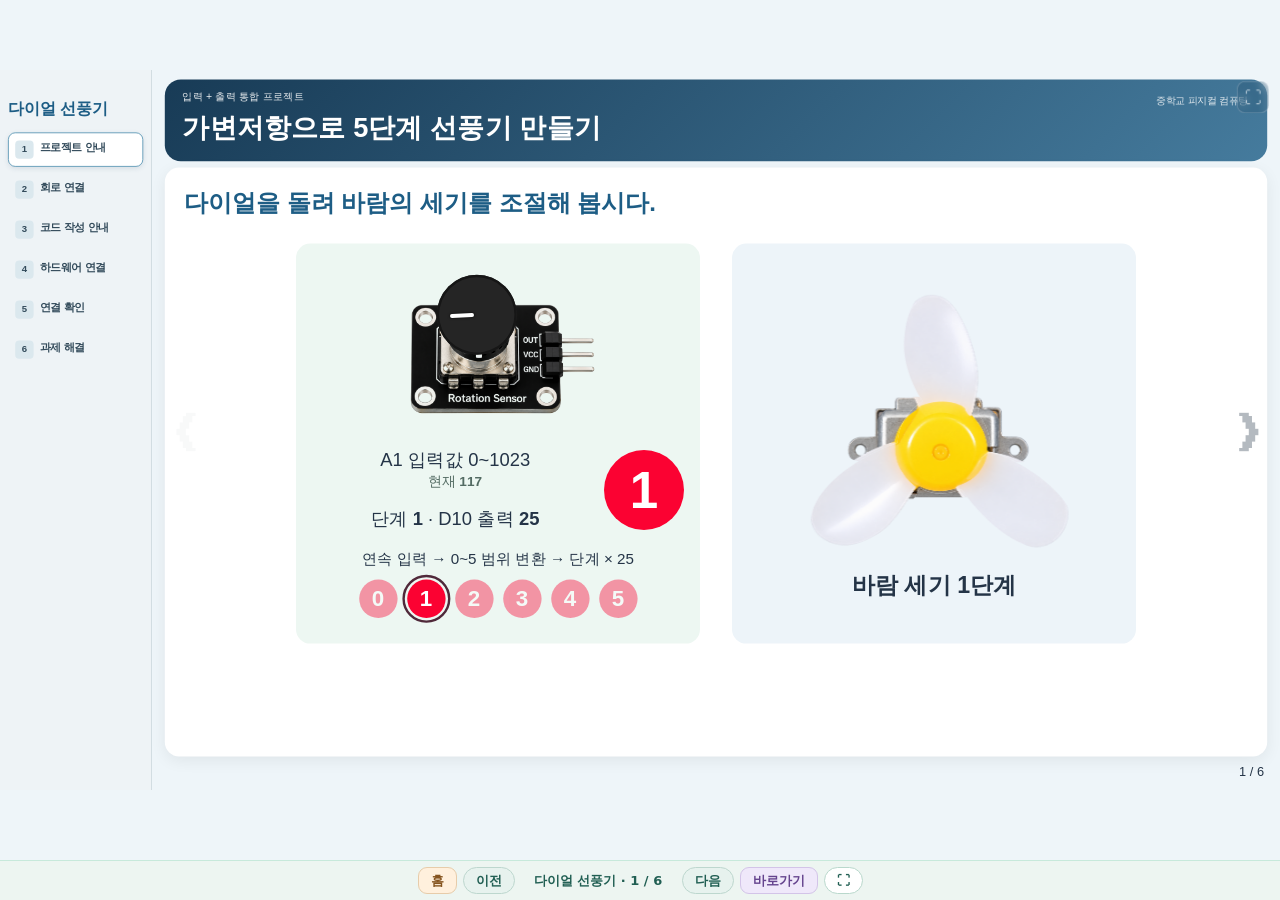
==== phycom/v1/middle/phyCom/projects/rotation-dc-motor/index.html @ 73594afc "deploy: move unchanged UI v1 to phycom/v1 from class 7ea36a9" ====
<!doctype html><html lang="ko"><head><meta charset="utf-8"><meta name="viewport" content="width=device-width,initial-scale=1,viewport-fit=cover"><title>가변저항으로 5단계 선풍기 만들기</title>
<script src="../../common/js/module-navigation.js?v=20261009-fan-five2"></script><script src="../../common/js/stage-fit.js?v=20261009-fan-five2"></script>
<link rel="stylesheet" href="../../common/css/slides.css?v=20261005-stage1"><link rel="stylesheet" href="../../common/css/hardware-connect.css?v=20261005-stage1"><link rel="stylesheet" href="../../common/css/motor-lesson.css?v=20261005-stage1"><link rel="stylesheet" href="../../common/css/stage-layout.css?v=20261009-final-stage3"><link rel="stylesheet" href="project.css?v=20261011-guide-readable2">
<style>.fan-project .project-circuit #projectCircuit{height:650px}.project-circuit #projectCircuit path[data-wire]{stroke-width:8}.project-circuit #projectCircuit .circuit-labels{font:800 26px Arial,sans-serif}.project-circuit #projectCircuit .circuit-labels text{paint-order:stroke;stroke:#fff;stroke-width:0}.project-circuit #projectCircuit{overflow:visible}</style></head><body class="phycom-lesson motor-lesson fan-project"><button id="fullscreenBtn" class="fullscreen-btn" aria-label="전체화면으로 보기">⛶</button>
<aside class="slide-sidebar" id="slideSidebar"><h2>다이얼 선풍기</h2><div id="slideSidebarList"></div></aside>
<main class="wrap"><header><span class="course-label">중학교 피지컬 컴퓨팅</span><span class="device-label">입력 + 출력 통합 프로젝트</span><div class="title-row"><h1>가변저항으로 5단계 선풍기 만들기</h1></div><h2 class="project-header-subtitle circuit-subtitle">2. 회로 연결</h2><h2 class="project-header-subtitle guide-subtitle">3. 코드 작성 안내</h2></header>
<section class="slide project-intro active" aria-label="1. 프로젝트 안내"><h2>다이얼을 돌려 바람의 세기를 조절해 봅시다.</h2><div class="intro-demo project-result fan-demo" id="introDemo"><div class="result-layout"><div class="dial-area"><div class="rotation-dial"><img src="../../assets/RotationSensor.png" alt="가변저항"><button id="intro-rotationDial" class="dial-knob" tabindex="-1" role="img" aria-label="가변저항 다이얼" aria-valuemin="0" aria-valuemax="1023" aria-valuenow="0"><span class="dial-pointer"></span></button></div><input id="intro-rotationInput" type="range" min="0" max="1023" value="0" step="1" aria-label="가변저항 다이얼"><div class="readouts"><div class="live-number"><b id="intro-liveNumber">0</b><span>숫자 버튼</span></div><p>A1 입력값 0~1023 <small>현재 <b id="intro-analogValue">0</b></small></p><p>단계 <b id="intro-liveStep">0</b> · D10 출력 <b id="intro-liveOutput">0</b></p></div><p class="conversion-note">연속 입력 → 0~5 범위 변환 → 단계 × 25</p><div class="demo-levels" aria-label="단계 0~5"><span data-level="0">0</span><span data-level="1">1</span><span data-level="2">2</span><span data-level="3">3</span><span data-level="4">4</span><span data-level="5">5</span></div></div><div class="fan-area"><svg class="dc-fan-view" viewBox="0 0 1344 1189"><defs><mask id="intro-project-housing" maskUnits="userSpaceOnUse" x="0" y="0" width="1344" height="1189"><path d="M 501 484 H 888 V 527 H 967 V 656 H 1004 Q 1103 652 1103 732 Q 1103 770 1050 770 H 995 V 923 H 405 V 766 H 350 Q 294 766 294 718 Q 294 667 345 658 H 414 V 534 H 501 Z" fill="white"/><path d="M 620 505 C 555 403 531 302 541 222 C 552 113 586 25 668 22 C 782 9 855 184 872 336 C 884 413 876 476 861 557 C 898 601 919 661 918 726 C 1037 757 1195 865 1254 962 C 1341 1113 1211 1172 1102 1143 C 974 1105 865 994 790 888 C 731 913 660 916 608 882 C 555 996 442 1096 328 1128 C 208 1160 104 1112 138 986 C 170 865 352 737 509 687 C 517 607 551 548 620 505 Z" fill="black"/></mask><clipPath id="intro-project-rotor"><path d="M 620 505 C 555 403 531 302 541 222 C 552 113 586 25 668 22 C 782 9 855 184 872 336 C 884 413 876 476 861 557 C 898 601 919 661 918 726 C 1037 757 1195 865 1254 962 C 1341 1113 1211 1172 1102 1143 C 974 1105 865 994 790 888 C 731 913 660 916 608 882 C 555 996 442 1096 328 1128 C 208 1160 104 1112 138 986 C 170 865 352 737 509 687 C 517 607 551 548 620 505 Z"></path></clipPath></defs><image class="motor-motion-base" mask="url(#intro-project-housing)" height="1189" href="../../assets/DCmotor_fan_top.png" width="1344"/><g class="motor-motion-fan"><image clip-path="url(#intro-project-rotor)" height="1189" href="../../assets/DCmotor_fan_top.png" width="1344"/></g></svg><strong id="intro-liveFan">정지</strong></div></div></div></section>
<section class="slide project-circuit" aria-label="2. 회로 연결"><p class="project-cable-note" style="position:absolute;top:18px;right:26px;margin:0;font-size:16px;line-height:1.5;text-align:right">지정 준비물: MM 케이블 2개 · MF 케이블 3개<br>그림의 8개 연결에는 MM 2개 · MF 6개가 필요합니다.</p><svg id="projectCircuit" viewBox="0 0 1440 740" aria-label="세로 브레드보드와 왼쪽 두 모듈, 오른쪽 OrangeBoard 회로">
<image href="../../assets/breadboard.png" width="640" height="426.667" transform="translate(1070 65) rotate(90)" opacity="0.62" aria-label="세로 브레드보드"/>
<image href="../../assets/OrangeBoard.png" width="600" height="446.492" transform="translate(1400 85) rotate(90)" aria-label="OrangeBoard"/>
<image href="../../assets/RotationSensor.png" x="0" y="135" width="385" height="256.666" aria-label="가변저항"/>
<image href="../../assets/dc_motor.png" width="504" height="252" x="5" y="458" aria-label="DC모터"/>
<!-- Enlarge only the existing motor connector; preserve the motor body size. -->
<rect x="434" y="563" width="75" height="64" fill="white"/>
<svg x="438" y="538" width="100" height="100" viewBox="1509 377 215 215" aria-label="DC모터 핀: 위에서 S, V, G"><image href="../../assets/dc_motor.png" width="1774" height="887"/></svg>
<g font-family="Arial" font-size="26" font-weight="800" fill="white" text-anchor="middle" dominant-baseline="middle"><rect x="476" y="546" width="27" height="83" fill="#171717"/><text x="490" y="559">S</text><text x="490" y="587">V</text><text x="490" y="616">G</text></g>
<circle data-circuit-stage="1" cx="698.333" cy="129" r="6" fill="white" stroke="#4b5868" stroke-width="1.5" aria-hidden="true"/>
<circle data-circuit-stage="1" cx="716.25" cy="129" r="6" fill="white" stroke="#4b5868" stroke-width="1.5" aria-hidden="true"/>
<circle data-circuit-stage="2" cx="698.333" cy="273.125" r="6" fill="white" stroke="#4b5868" stroke-width="1.5" aria-hidden="true"/>
<circle data-circuit-stage="2" cx="716.25" cy="273.125" r="6" fill="white" stroke="#4b5868" stroke-width="1.5" aria-hidden="true"/>
<circle data-circuit-stage="2" cx="698.333" cy="584.375" r="6" fill="white" stroke="#4b5868" stroke-width="1.5" aria-hidden="true"/>
<circle data-circuit-stage="2" cx="716.25" cy="584.375" r="6" fill="white" stroke="#4b5868" stroke-width="1.5" aria-hidden="true"/>
<path data-circuit-stage="1" d="M 991.46 416.58 H 920 V 30 H 698.333 V 129" fill="none" stroke="white" stroke-width="9" stroke-linecap="round" stroke-linejoin="round" aria-hidden="true"/>
<path data-circuit-stage="1" data-wire="5V → +" d="M 991.46 416.58 H 920 V 30 H 698.333 V 129" fill="none" stroke="#e34848" stroke-width="5" stroke-linecap="round" stroke-linejoin="round"/>
<path data-circuit-stage="1" d="M 991.46 437.28 H 904 V 60 H 716.25 V 129" fill="none" stroke="white" stroke-width="9" stroke-linecap="round" stroke-linejoin="round" aria-hidden="true"/>
<path data-circuit-stage="1" data-wire="GND → −" d="M 991.46 437.28 H 904 V 60 H 716.25 V 129" fill="none" stroke="#39475a" stroke-width="5" stroke-linecap="round" stroke-linejoin="round"/>
<path data-circuit-stage="2" d="M 345.9 268.32 H 698.333 V 273.125" fill="none" stroke="white" stroke-width="9" stroke-linecap="round" stroke-linejoin="round" aria-hidden="true"/>
<path data-circuit-stage="2" data-wire="VCC → +" d="M 345.9 268.32 H 698.333 V 273.125" fill="none" stroke="#e34848" stroke-width="5" stroke-linecap="round" stroke-linejoin="round"/>
<path data-circuit-stage="2" d="M 345.9 291.2 H 716.25 V 273.125" fill="none" stroke="white" stroke-width="9" stroke-linecap="round" stroke-linejoin="round" aria-hidden="true"/>
<path data-circuit-stage="2" data-wire="GND → −" d="M 345.9 291.2 H 716.25 V 273.125" fill="none" stroke="#39475a" stroke-width="5" stroke-linecap="round" stroke-linejoin="round"/>
<path data-circuit-stage="2" d="M 512.75 587.32 L 698.333 584.375" fill="none" stroke="white" stroke-width="9" stroke-linecap="round" stroke-linejoin="round" aria-hidden="true"/>
<path data-circuit-stage="2" data-wire="V → +" d="M 512.75 587.32 L 698.333 584.375" fill="none" stroke="#e34848" stroke-width="5" stroke-linecap="round" stroke-linejoin="round"/>
<path data-circuit-stage="2" d="M 512.75 616.22 H 550 V 650 H 716.25 V 584.375" fill="none" stroke="white" stroke-width="9" stroke-linecap="round" stroke-linejoin="round" aria-hidden="true"/>
<path data-circuit-stage="2" data-wire="G → −" d="M 512.75 616.22 H 550 V 650 H 716.25 V 584.375" fill="none" stroke="#39475a" stroke-width="5" stroke-linecap="round" stroke-linejoin="round"/>
<path data-circuit-stage="3" d="M 345.9 245.29 H 405 V 181.458 H 870 V 537.72 H 991.46" fill="none" stroke="white" stroke-width="9" stroke-linecap="round" stroke-linejoin="round" aria-hidden="true"/>
<path data-circuit-stage="3" data-wire="OUT → A1" d="M 345.9 245.29 H 405 V 181.458 H 870 V 537.72 H 991.46" fill="none" stroke="#2570db" stroke-width="5" stroke-linecap="round" stroke-linejoin="round"/>
<path data-circuit-stage="3" d="M 512.75 558.65 H 755 V 724 H 1405 V 407.55 H 1370.75" fill="none" stroke="white" stroke-width="9" stroke-linecap="round" stroke-linejoin="round" aria-hidden="true"/>
<path data-circuit-stage="3" data-wire="S → D10" d="M 512.75 558.65 H 755 V 724 H 1405 V 407.55 H 1370.75" fill="none" stroke="#df8e15" stroke-width="5" stroke-linecap="round" stroke-linejoin="round"/>
<g class="circuit-labels">
<g data-circuit-stage="2" transform="translate(610 594)"><rect x="-66" y="-18" width="132" height="36" rx="7" fill="#e34848"/><text text-anchor="middle" y="9" fill="white">V → +</text></g><g data-circuit-stage="2" transform="translate(610 650)"><rect x="-66" y="-18" width="132" height="36" rx="7" fill="#39475a"/><text text-anchor="middle" y="9" fill="white">G → -</text></g><text x="35" y="125">가변저항</text><text x="35" y="475">DC모터</text>
<g data-circuit-stage="2" transform="translate(550 248)"><rect x="-88" y="-18" width="176" height="36" rx="7" fill="#e34848"/><text text-anchor="middle" y="9" fill="white">VCC → +</text></g>
<g data-circuit-stage="2" transform="translate(550 317)"><rect x="-88" y="-18" width="176" height="36" rx="7" fill="#39475a"/><text text-anchor="middle" y="9" fill="white">GND → -</text></g>
<g data-circuit-stage="1" transform="translate(680 30)"><rect x="-78" y="-18" width="156" height="36" rx="7" fill="#e34848"/><text text-anchor="middle" y="9" fill="white">5V → +</text></g>
<g data-circuit-stage="1" transform="translate(780 60)"><rect x="-88" y="-18" width="176" height="36" rx="7" fill="#39475a"/><text text-anchor="middle" y="9" fill="white">GND → −</text></g>
<g data-circuit-stage="3" transform="translate(800 181.458)"><rect x="-100" y="-18" width="200" height="36" rx="7" fill="#2570db"/><text text-anchor="middle" y="9" fill="white">OUT → A1</text></g>
<g data-circuit-stage="3" transform="translate(710 724)"><rect x="-95" y="-18" width="190" height="36" rx="7" fill="#df8e15"/><text text-anchor="middle" y="9" fill="white">S → D10</text></g></g></svg><p id="circuitProgress" class="circuit-progress"></p></section>
<section class="slide project-guide" aria-label="3. 코드 작성 안내">
<div class="guide-conditions">
<div class="guide-object-condition"><p><b>1. 오브젝트:</b> 숫자버튼</p><div id="guideNumberObject" aria-label="숫자버튼 오브젝트 모양"></div></div>
<div class="guide-input-conditions"><p><b>2. 변수:</b> <strong>단계</strong></p><p><b>3. 입력:</b> 가변저항을 <strong>A1</strong>에 연결</p><p><b>4. 입력값 처리:</b> 센서값의 범위를 <strong>0~5단계</strong>로 변환하여 <strong>단계</strong> 변수에 저장</p></div>
</div>
<div id="guideInputHint" class="project-code guide-hint" hidden></div>
<p class="guide-output-condition"><b>5. DC모터 출력값</b></p><div class="output-table"><b>단계</b><span>0</span><span>1</span><span>2</span><span>3</span><span>4</span><span>5</span><b>D10 출력</b><span>0</span><span>25</span><span>50</span><span>75</span><span>100</span><span>125</span></div>
<div id="guideOutputHint" class="project-code guide-hint" hidden><p class="guide-motor-relation">모터 출력 = 단계 × 25</p></div>
</section>
<section class="slide entry-slide entry-page4-slide project-entry project-study" aria-label="5. 연결 확인"><div class="entry-workspace"><div class="entry-scene-tabs entry-code-toolbar"><button type="button" class="entry-scene-tab active">장면 1</button><button type="button" class="entry-scene-add" aria-label="장면 추가">＋</button><span class="entry-brand">entry</span><b class="entry-lesson-title">연결 확인</b><div class="entry-top-actions"><button class="entry-save-btn" id="studySave" disabled>저장하기</button><button class="entry-complete-btn" id="studyComplete" disabled>학습완료</button></div></div><aside class="entry-tabs"><div aria-label="시작" class="entry-tab" data-tab="start"><img alt="" class="entry-tab-image entry-tab-image-unselected" src="../../assets/tab01_start_unselected.png"/><img alt="" class="entry-tab-image entry-tab-image-selected" src="../../assets/tab01_start_selected.png"/></div><div aria-label="흐름" class="entry-tab" data-tab="flow"><img alt="" class="entry-tab-image entry-tab-image-unselected" src="../../assets/tab02_flow_unselected.png"/><img alt="" class="entry-tab-image entry-tab-image-selected" src="../../assets/tab02_flow_selected.png"/></div><div aria-label="생김새" class="entry-tab" data-tab="looks"><img alt="" class="entry-tab-image entry-tab-image-unselected" src="../../assets/tab04_looks_unselected.png"/><img alt="" class="entry-tab-image entry-tab-image-selected" src="../../assets/tab04_looks_selected.png"/></div><div aria-label="판단" class="entry-tab" data-tab="judge"><img alt="" class="entry-tab-image entry-tab-image-unselected" src="../../assets/tab07_control_unselected.png"/><img alt="" class="entry-tab-image entry-tab-image-selected" src="../../assets/tab07_control_selected.png"/></div><div aria-label="자료" class="entry-tab" data-tab="data"><img alt="" class="entry-tab-image entry-tab-image-unselected" src="../../assets/tab09_data_unselected.png"/><img alt="" class="entry-tab-image entry-tab-image-selected" src="../../assets/tab09_data_selected.png"/></div><div aria-label="하드웨어" class="entry-tab" data-tab="hardware"><img alt="" class="entry-tab-image entry-tab-image-unselected" src="../../assets/tab14_hardware_unselected.png"/><img alt="" class="entry-tab-image entry-tab-image-selected" src="../../assets/tab14_hardware_selected.png"/></div><div class="entry-tab" data-tab="math" aria-label="계산"><img class="entry-tab-image entry-tab-image-unselected" src="../../assets/tab08_math_unselected.png" alt=""><img class="entry-tab-image entry-tab-image-selected" src="../../assets/tab08_math_selected.png" alt=""></div></aside><div class="entry-stage"><div class="entry-object-info"><span class="entrybot-thumb"><img src="../../assets/entrybot.png" alt="엔트리봇"></span><strong>엔트리봇</strong><span class="entry-code-page-label">연결 확인</span></div><p class="project-progress" id="studyProgress"></p><div class="entry-program motor-program project-code" id="studyCode"><div class="entry-block start-block" data-entry-step="1" data-tab="start"><span class="play-dot">▶</span><b>시작하기 버튼을 클릭했을 때</b></div><div class="entry-block hardware-block" data-entry-step="2" data-tab="hardware"><b>디지털</b><span class="field">13<span class="select-arrow">▼</span></span><b>번 핀</b><span class="field">켜기<span class="select-arrow">▼</span></span><button type="button" class="entry-run-btn" id="studyPinRun" aria-label="실행">▶</button></div><div class="entry-block repeat-block" data-entry-step="3" data-tab="flow"><b>계속 반복하기</b><button type="button" class="entry-loop-run-btn" id="studyLoopRun" aria-label="실행">▶</button></div><div class="repeat-body" data-repeat-body><div class="entry-block looks-block" data-entry-step="4" data-tab="looks"><span id="studySaySlot"><span class="field study-greeting">안녕!</span></span><b>을 말하기</b></div><div class="entry-block hardware-block" data-entry-step="7" data-tab="hardware"><b>디지털</b><span class="field">10<span class="select-arrow">▼</span></span><b>번 핀</b><span class="field">켜기<span class="select-arrow">▼</span></span></div></div><div class="project-palette" id="studyPalette" hidden><span id="studySensor" class="project-map hardware-block">아날로그 <span class="field">A1<span class="select-arrow">▼</span></span> 센서의 입력값</span></div></div></div></div><div class="motor-result" id="studyPinModal" role="dialog" aria-label="13번 핀 실행 결과" hidden><button class="entry-result-close" data-study-close aria-label="실행결과 닫기">×</button><div class="pin13-board-view"><img src="../../assets/OrangeBoard.png" alt="13번 핀이 켜진 오렌지보드"><span class="pin13-led-glow" aria-hidden="true"></span><span class="pin13-led-dot" aria-hidden="true"></span></div></div><div class="project-result study-result" id="studyResult" role="dialog" aria-label="연결 확인 실행결과" hidden><button class="entry-result-close" data-study-close aria-label="실행결과 닫기">×</button><h2>가변저항 입력 확인</h2><div class="result-layout"><div class="study-input-panel"><h3 class="study-panel-title">가변저항 입력 확인</h3><div class="dial-area"><div class="rotation-dial"><img src="../../assets/RotationSensor.png" alt="가변저항"><button id="studyDial" class="dial-knob" aria-label="가변저항 다이얼" aria-valuemin="0" aria-valuemax="1023" aria-valuenow="0"><span class="dial-pointer"></span></button></div><input id="studyInput" type="range" min="0" max="1023" step="1" value="0" aria-label="A1 입력값"><p>A1 입력값 0~1023</p></div><div class="study-entrybot"><output id="studySpeech" class="study-speech">0</output><img src="../../assets/entrybot.png" alt="엔트리봇"></div></div><div class="fan-area" id="studyFan" hidden><h3 class="study-panel-title">DC모터 출력 확인</h3></div></div></div></section>
<section class="slide entry-slide entry-page4-slide project-entry" aria-label="6. 과제 해결"><div class="entry-workspace"><div class="entry-scene-tabs entry-code-toolbar"><button type="button" class="entry-scene-tab active">장면 1</button><button type="button" class="entry-scene-add" aria-label="장면 추가">＋</button><span class="entry-brand">entry</span><b class="entry-lesson-title">과제 해결</b><div class="entry-top-actions"><button class="entry-save-btn" id="projectSave" disabled>저장하기</button><button class="entry-complete-btn" id="projectComplete" disabled>과제제출</button></div></div><aside class="entry-tabs"><div aria-label="시작" class="entry-tab" data-tab="start"><img alt="" class="entry-tab-image entry-tab-image-unselected" src="../../assets/tab01_start_unselected.png"/><img alt="" class="entry-tab-image entry-tab-image-selected" src="../../assets/tab01_start_selected.png"/></div><div aria-label="흐름" class="entry-tab" data-tab="flow"><img alt="" class="entry-tab-image entry-tab-image-unselected" src="../../assets/tab02_flow_unselected.png"/><img alt="" class="entry-tab-image entry-tab-image-selected" src="../../assets/tab02_flow_selected.png"/></div><div aria-label="생김새" class="entry-tab" data-tab="looks"><img alt="" class="entry-tab-image entry-tab-image-unselected" src="../../assets/tab04_looks_unselected.png"/><img alt="" class="entry-tab-image entry-tab-image-selected" src="../../assets/tab04_looks_selected.png"/></div><div aria-label="판단" class="entry-tab" data-tab="judge"><img alt="" class="entry-tab-image entry-tab-image-unselected" src="../../assets/tab07_control_unselected.png"/><img alt="" class="entry-tab-image entry-tab-image-selected" src="../../assets/tab07_control_selected.png"/></div><div aria-label="자료" class="entry-tab" data-tab="data"><img alt="" class="entry-tab-image entry-tab-image-unselected" src="../../assets/tab09_data_unselected.png"/><img alt="" class="entry-tab-image entry-tab-image-selected" src="../../assets/tab09_data_selected.png"/></div><div aria-label="하드웨어" class="entry-tab" data-tab="hardware"><img alt="" class="entry-tab-image entry-tab-image-unselected" src="../../assets/tab14_hardware_unselected.png"/><img alt="" class="entry-tab-image entry-tab-image-selected" src="../../assets/tab14_hardware_selected.png"/></div><div class="entry-tab" data-tab="math" aria-label="계산"><img class="entry-tab-image entry-tab-image-unselected" src="../../assets/tab08_math_unselected.png" alt=""><img class="entry-tab-image entry-tab-image-selected" src="../../assets/tab08_math_selected.png" alt=""></div></aside><div class="entry-stage"><div class="entry-object-info"><strong>숫자 버튼 · 변수: 단계</strong><span class="entry-code-page-label">과제 해결</span></div><p class="project-progress" id="projectProgress"></p><div class="entry-program motor-program project-code" id="projectCode"><div class="entry-block start-block" data-entry-step="1" data-tab="start"><span class="play-dot">▶</span><b>시작하기 버튼을 클릭했을 때</b></div><div class="entry-block hardware-block" data-entry-step="2" data-tab="hardware"><b>디지털</b><span class="field">13<span class="select-arrow">▼</span></span><b>번 핀</b><span class="field">켜기<span class="select-arrow">▼</span></span><button type="button" class="entry-run-btn" id="projectPinRun" aria-label="실행">▶</button></div><div class="entry-block data-block" data-entry-step="3" data-tab="data"><span class="field">단계<span class="select-arrow">▼</span></span><b>를</b><span class="number-field">0</span><b>(으)로 정하기</b></div><div class="entry-block repeat-block" data-entry-step="4" data-tab="flow"><b>계속 반복하기</b><button type="button" class="entry-loop-run-btn" id="projectLoopRun" aria-label="실행">▶</button></div><div class="repeat-body" id="projectLoop" data-repeat-body><div class="entry-block data-block" data-entry-step="6" data-tab="data"><span class="field">단계<span class="select-arrow">▼</span></span><b>를</b><span id="taskMapSlot"></span><b>(으)로 정하기</b></div><div class="entry-block looks-block" data-entry-step="8" data-tab="looks"><span id="taskShape"><span class="field">단계1<span class="select-arrow">▼</span></span></span><b>모양으로 바꾸기</b></div><div class="entry-block hardware-block" data-entry-step="11" data-tab="hardware"><b>디지털</b><span class="field">10<span class="select-arrow">▼</span></span><b>번 핀을</b><span id="taskOutput"><span class="number-field">255</span></span><b>(으)로 정하기</b></div></div><div class="project-palette" id="taskPalette" hidden><span id="taskMap" class="project-map hardware-block">아날로그 <span class="field">A1<span class="select-arrow">▼</span></span>번 센서의 입력값 <span class="number-field">0</span>~<span class="number-field">1023</span>에서 <span class="number-field">0</span>~<span class="number-field" id="taskMapMax">100</span>로 바꾼 값</span><span id="taskShapeValue" class="project-variable"><span class="field">단계<span class="select-arrow">▼</span></span> 값</span><span id="taskProduct" class="project-product"><span id="taskFactor"><span class="number-field">10</span></span><b>×</b><span class="number-field" id="taskMultiplier">10</span></span><span id="taskFactorValue" class="project-variable"><span class="field">단계<span class="select-arrow">▼</span></span> 값</span></div></div><div class="project-number"><b id="projectNumber">0</b><span>숫자 버튼</span></div></div></div><div class="motor-result" id="pin13Modal" role="dialog" aria-label="13번 핀 실행 결과" hidden><button class="entry-result-close" id="pin13Close" aria-label="실행 결과 닫기">×</button><div class="pin13-board-view"><img src="../../assets/OrangeBoard.png" alt="13번 핀이 켜진 오렌지보드"><span class="pin13-led-glow" aria-hidden="true"></span><span class="pin13-led-dot" aria-hidden="true"></span></div></div><div id="projectResult" class="project-result fan-demo" role="dialog" aria-label="5단계 선풍기 실행결과" hidden><button id="projectResultClose" class="entry-result-close" aria-label="실행결과 닫기">×</button><h2>다이얼을 돌려 바람의 세기를 조절해 봅시다.</h2></div></section>
<div class="slide-nav"><button id="prev" aria-label="이전 슬라이드">❮</button><button id="next" aria-label="다음 슬라이드">❯</button></div><div id="slides">1 / 6</div></main>
<script src="../../common/js/lesson-ui.js?v=20261009-final-stage3"></script><script src="project.js?v=20261011-guide-conditions"></script><script src="hardware-connect.js?v=20261010-fan-demo2"></script></body></html>
---- phycom/v1/middle/phyCom/common/css/slides.css ----
* {
  box-sizing:border-box}

body{
  font-family:Arial,"Noto Sans KR",sans-serif;
  background:#eef5f9;
  color:#243447}
header{position:relative;padding:22px 28px;color:#fff;background:linear-gradient(135deg,#183b56,#457b9d);border-radius:20px}
.course-label{position:absolute;top:18px;right:24px;font-size:.78rem;opacity:.82}
.fullscreen-btn{position:fixed;top:14px;right:14px;z-index:30;width:40px;height:40px;border:1px solid rgba(255,255,255,.35);border-radius:10px;background:rgba(24,59,86,.28);color:#fff;font-size:21px;line-height:1;cursor:pointer;backdrop-filter:blur(5px);opacity:.65}
.fullscreen-btn:hover{opacity:1}
.device-label{display:block;margin-bottom:2px;font-size:.82rem;opacity:.9}
.title-row{display:flex;align-items:baseline;gap:18px;flex-wrap:wrap}
body.phycom-lesson:not(.after-intro) .title-row{flex-wrap:nowrap;align-items:center}
body.phycom-lesson:not(.after-intro) .title-row h1{flex:none}
body.phycom-lesson:not(.after-intro) .title-desc{flex:1;min-width:0}
body.phycom-lesson:not(.after-intro) .slide-subtitle{display:none}

h1{margin:6px 0;font-size:clamp(2rem,80px,3rem)}

.title-desc{position:relative;font-size:clamp(.88rem,24px,1.05rem);font-weight:500;opacity:.96;line-height:1.45}
.title-desc .diode-word{color:#ffd86b}
h2 {
  color:#1d5d85}

.slide{
  display:none;
  padding:30px;
  background:#fff;
  border-radius:18px;
  box-shadow:0 5px 20px #0001}
.slide.active {
  display:block}
.lead {
  padding:18px;
  background:#fff3c4;
  border-left:6px solid #f28c28;
  border-radius:10px;
  font-size:1.2rem;
  font-weight:bold}
.cards {
  display:grid;
  grid-template-columns:repeat(auto-fit,minmax(200px,1fr));
  gap:14px;
  margin-top:22px}
.card {
  padding:18px;
  background:#eaf5ff;
  border-radius:12px}
.card h3 {
  margin-top:0;
  color:#28709f}
.device-intro {
  margin-top:22px;
  padding:20px;
  background:#fffaf0;
  border:1px solid #f0d58a;
  border-radius:14px}
.device-intro h3 {
  margin-top:0;
  color:#9a5a00}
.definition {
  margin-top:18px;
  padding:18px;
  background:#f4f9ff;
  border-radius:14px}
.definition p {
  margin:8px 0;
  line-height:1.65}
.examples {
  margin-top:18px;
  display:grid;
  grid-template-columns:repeat(auto-fit,minmax(180px,1fr));
  gap:12px}
.example {
  padding:15px;
  border:1px solid #d9e6ef;
  border-radius:12px;
  background:#fff}
.example strong {
  display:block;
  color:#1d5d85;
  margin-bottom:6px}
.flow {
  display:flex;
  justify-content:center;
  align-items:center;
  gap:12px;
  flex-wrap:wrap;
  margin:35px 0}
.flow div {
  padding:16px 20px;
  border:3px solid #72a9cf;
  border-radius:13px;
  background:#eef8ff;
  font-weight:bold}
.flow b {
  font-size:2rem;
  color:#f28c28}
.circuit-demo{position:relative;height:390px;margin-top:8px;overflow:hidden;background:linear-gradient(#f2f5f7 1px,transparent 1px),linear-gradient(90deg,#f2f5f7 1px,transparent 1px);background-size:20px 20px;border-radius:14px}
.circuit-demo .circuit-component{position:absolute;user-select:none;z-index:2}
.circuit-demo .component-image{display:block;width:100%;height:100%;object-fit:contain;pointer-events:none;-webkit-user-drag:none}
.circuit-demo .pin-layer{position:absolute;inset:0;pointer-events:none}

.circuit-demo .module-component{left:3%;top:30%;width:288px;max-width:300px;max-height:405px}
.circuit-demo .board-component{left:35%;top:12%;width:60%}
.circuit-demo .pin{position:absolute;width:1px;height:1px;transform:translate(-50%,-50%);pointer-events:none;opacity:0}
#wireLayer{position:absolute;inset:0;width:100%;height:100%;z-index:5;pointer-events:none}
#wireLayer .wire{fill:none;stroke-width:calc(5px * var(--circuit-scale,1));stroke-linecap:round;stroke-linejoin:round}
#wireLabelLayer{position:absolute;inset:0;pointer-events:none;z-index:15}
.wire-label{position:absolute;transform:translate(-50%,-50%);padding:calc(10px * var(--circuit-scale,1)) calc(16px * var(--circuit-scale,1));border-radius:calc(9px * var(--circuit-scale,1));font-size:calc(18px * var(--circuit-scale,1));font-weight:700;line-height:1;white-space:nowrap;pointer-events:none;box-shadow:0 2px 6px rgba(0,0,0,.30)}
.pins {
  width:100%;
  border-collapse:collapse;
  margin-top:20px}
.pins th,.pins td {
  padding:12px;
  border-bottom:1px solid #dce6ed;
  text-align:left}
.pins th {
  background:#457b9d;
  color:white}
.circuit {
  position:relative;
  height:240px;
  margin:24px 0;
  border:2px dashed #a7c7dc;
  border-radius:16px;
  background:#f8fcff}
.board,.module {
  position:absolute;
  top:85px;
  padding:20px 10px;
  border-radius:12px;
  color:#fff;
  text-align:center;
  font-weight:bold}
.board {
  left:8%;
  width:200px;
  background:#277da1}
.module {
  right:8%;
  width:170px;
  background:#f28c28}
.wire {
  position:absolute;
  left:28%;
  top:110px;
  width:44%;
  height:5px;
  background:#f28c28;
  transform-origin:left;
  animation:draw 1.3s both}
.wire:nth-of-type(2) {
  top:130px;
  background:#d93838;
  animation-delay:.5s}
.wire:nth-of-type(3) {
  top:150px;
  background:#333;
  animation-delay:1s}
@keyframes draw {
  from {
  transform:scaleX(0)}
to {
  transform:scaleX(1)}}
.code {
  display:grid;
  grid-template-columns:1fr 1fr;
  gap:18px}
.blocks,.explain {
  padding:18px;
  border-radius:12px}
.blocks {
  background:#f5f6fa}
.explain {
  background:#fff8e8}
.block {
  display:none;
  padding:12px 18px;
  margin:8px 0;
  width:max-content;
  color:#fff;
  font-weight:bold}
.block.show {
  display:block}
.start {
  background:#f3a12f;
  border-radius:15px 15px 5px 5px}
.event {
  background:#d65a9c}
.wait {
  background:#249e9e}
.action {
  background:#42a447}
.video {
  margin-top:18px;
  padding:22px;
  text-align:center;
  border:2px dashed #b9c4cc;
  border-radius:10px;
  color:#68737d}
.nav {
  text-align:center;
  margin-top:20px}
.nav button{padding:11px 18px;margin:3px;border:0;border-radius:8px;background:#457b9d;color:#fff;cursor:pointer}
.nav button:disabled{opacity:.4}

.slide-nav{pointer-events:none;z-index:15}
.slide-nav button{position:absolute;top:50%;transform:translateY(-50%);width:54px;height:90px;padding:0;border:0;background:transparent;color:rgba(36,52,71,.34);font-size:64px;font-family:Arial,sans-serif;font-weight:200;line-height:1;cursor:pointer;pointer-events:auto;transition:color .15s,transform .15s}
.slide-nav button:hover{color:rgba(36,52,71,.68);transform:translateY(-50%) scale(1.08)}
.slide-nav button:disabled{opacity:.08;cursor:default}
.count {
  text-align:center;
  color:#607080;
  margin-top:8px}
.led-name {
  color:#e63946;
  font-weight:800;
}
.concept-grid{display:grid;grid-template-columns:46% 54%;gap:22px;align-items:start;margin-top:8px}
.concept-image{min-width:0}
.diode-anchor{position:relative;display:inline-block}
.diode-bubble{position:absolute;left:0;bottom:calc(100% + 7px);transform:none;display:block;width:max-content;max-width:360px;padding:5px 8px;color:#655b70;background:#faf8fc;border:1.5px dashed #c9bdd5;border-radius:9px;font-size:.78rem;font-weight:500;line-height:1.3;white-space:nowrap;z-index:5}
.diode-bubble::before{content:"";position:absolute;left:3.15em;top:100%;width:1.5px;height:7px;background:#d8c7e6;transform:translateX(-50%)}
.diode-bubble::after{content:"";position:absolute;left:3.15em;top:calc(100% + 4px);border:4px solid transparent;border-top-color:#d8c7e6;transform:translateX(-50%)}
.usage-grid{display:grid;grid-template-columns:repeat(2,1fr);gap:10px;padding:12px;background:#f8fbfd;border:1px solid #dce8ef;border-radius:16px}
.usage-item {
  padding:10px;
  border:1px solid #d9e6ef;
  border-radius:12px;
  background:#fff;
  text-align:center;
}
.usage-item svg {
  width:100%;
  height:68px;
  display:block;
  margin:auto;
}
.usage-item strong {
  display:block;
  margin-top:5px;
  color:#1d5d85;
  font-size:.95rem;
}
.usage-item span {
  display:block;
  margin-top:3px;
  font-size:.78rem;
  line-height:1.35;
}
.module-photo{display:block;width:100%;height:330px;object-fit:contain;object-position:left top;margin:0}
.diode-word {
  color:#6a4c93;
  font-weight:800;
}

.edit-panel{
  position:fixed;
  z-index:20;
  top:12px;
  right:12px;
  width:min(330px,calc(1600px - 24px));
  max-height:calc(900px - 24px);
  overflow:auto;
  padding:16px;
  color:#243447;
  background:#fff;
  border:2px solid #457b9d;
  border-radius:14px;
  box-shadow:0 8px 28px #0003;
  font-size:.9rem;
}
.edit-panel h3 {
  margin:0 0 8px;
  color:#1d5d85;
}
.edit-panel label {
  display:block;
  margin:10px 0 4px;
  font-weight:bold;
}
.edit-panel input[type="color"],
.edit-panel input[type="range"] {
  width:100%;
}
.edit-panel .edit-actions {
  display:flex;
  flex-wrap:wrap;
  gap:6px;
  margin-top:12px;
}
.edit-panel button {
  padding:8px 10px;
  border:0;
  border-radius:7px;
  color:#fff;
  background:#457b9d;
  cursor:pointer;
}
.edit-panel .hint {
  margin:8px 0 0;
  color:#607080;
  font-size:.78rem;
  line-height:1.4;
}

/* Slide 1 */
.slide:first-of-type.active .concept-grid{height:100%;grid-template-columns:52% 48%;gap:2px;align-items:stretch}
.slide:first-of-type.active .concept-image{display:flex;align-items:center;justify-content:flex-start;min-height:0}
.slide:first-of-type.active .module-photo{width:100%;height:100%;max-height:none;object-fit:contain;object-position:left center;transform:translateX(-5%) scale(1.08);transform-origin:left center}
.slide:first-of-type.active .concept-uses{height:100%;min-height:0;display:flex;align-items:stretch;justify-content:flex-end}
.slide:first-of-type.active .usage-grid{width:92%;height:100%;padding:1px;gap:2px;align-self:stretch}
.slide:first-of-type.active .usage-item{padding:1px;min-height:0;display:flex;flex-direction:column;justify-content:center}
.slide:first-of-type.active .usage-item svg{width:100%;height:calc(100% - 2.35rem);min-height:110px;max-height:none;margin:0 auto}
.slide:first-of-type.active .usage-item strong,.slide:first-of-type.active .usage-item span{margin-top:1px}

/* Slide 2: scale the complete circuit as one fixed-ratio composition. */
#workspace.circuit-demo{width:100%;height:auto;aspect-ratio:724/390;max-height:100%;margin:8px auto 0}

.entry-workspace{display:grid;grid-template-columns:96px 1fr;border:1px solid #cfe1ee;border-radius:14px;overflow:hidden;background:#f7fcff}
.entry-tabs{background:#edf7fb;border-right:1px solid #c7dde9;display:flex;flex-direction:column}
.entry-tab{height:86px;display:flex;flex-direction:column;align-items:center;justify-content:center;gap:4px;border-bottom:1px solid #c7dde9;font-size:22px;font-weight:800;color:#44525c;transition:.2s}
.entry-tab span{font-size:16px}.entry-tab.start-tab.active-tab{color:#fff}.entry-tab.hardware-tab.active-tab{color:#fff}.entry-tab.flow-tab.active-tab{color:#fff}
.entry-stage{position:relative;padding:28px 34px;background-image:radial-gradient(#c9e7f4 1.1px,transparent 1.1px);background-size:10px 10px;overflow:hidden}
.entry-program{width:min(660px,72%);position:relative}
.entry-block{display:none;min-height:58px;align-items:center;gap:13px;padding:8px 20px;color:#fff;font-size:23px;font-weight:800;border-radius:0 28px 28px 0;box-shadow:inset 0 -3px rgba(0,0,0,.12);margin-bottom:5px;animation:entryIn .28s ease-out}.start-block{background:#00b52b;border-radius:30px;min-height:64px}.hardware-block{background:#00aaa8}.repeat-block,.wait-block{background:#20b5dd}.repeat-block{width:58%;border-radius:0 28px 28px 0}.repeat-body{margin-left:30px;border-left:12px solid #20b5dd;padding-left:0}.repeat-body .entry-block{margin-left:0}
.play-dot{width:48px;height:48px;border-radius:50%;background:#fff;color:#00b52b;display:inline-flex;align-items:center;justify-content:center;font-size:25px}
.field{background:#008f94;border:2px solid rgba(0,0,0,.12);border-radius:22px;padding:6px 16px}.number-field{background:#ffbd2e;color:#111;border:2px solid #f28c00;border-radius:22px;padding:6px 13px}
.entry-guide{position:absolute;right:3%;top:32px;width:25%;background:#fff;border:1px solid #cfe1ee;border-radius:14px;padding:18px;box-shadow:0 3px 12px rgba(0,0,0,.08)}.entry-guide strong{display:block;color:#17628c;font-size:18px;margin-bottom:7px}.entry-guide span{font-size:15px;color:#465761}
.entry-controls{margin-top:8px}
@keyframes entryIn{from{opacity:0;transform:translateY(-8px)}to{opacity:1;transform:none}}

/* Circuit board horizontal balance */
#workspace .board-component{transform:translateX(3.5%)}

/* Entry blocks: geometry matched to Entry workspace blocks */
.entry-program{width:min(720px,76%);padding-left:18px}
.entry-block{position:relative;border:2px solid rgba(0,0,0,.13);box-shadow:none;margin:0;font-family:"Noto Sans KR",Arial,sans-serif;letter-spacing:-.03em}
.start-block{width:max-content;min-width:440px;height:62px;border-radius:31px;padding:0 24px 0 10px;background:#00b52b;border-color:#009c25}
.start-block:after{content:"";position:absolute;left:22px;bottom:-14px;border-left:14px solid transparent;border-right:14px solid transparent;border-top:14px solid #00b52b;filter:drop-shadow(0 2px 0 #009c25)}
.play-dot{width:50px;height:50px;flex:0 0 50px}
.hardware-block{width:max-content;min-width:475px;height:58px;background:#00b6b2;border-color:#008f94;border-radius:0 29px 29px 0;padding-left:28px}
.hardware-block:before,.wait-block:before{content:"";position:absolute;left:16px;top:-2px;width:20px;height:9px;background:inherit;border-left:2px solid rgba(0,0,0,.13);border-right:2px solid rgba(0,0,0,.13);clip-path:polygon(0 0,100% 0,75% 100%,25% 100%)}
.hardware-block:after,.wait-block:after{content:"";position:absolute;left:16px;bottom:-9px;width:20px;height:10px;background:inherit;clip-path:polygon(25% 0,75% 0,100% 100%,0 100%);z-index:2}
.repeat-block{width:260px;height:58px;background:#22b8df;border-color:#0798bf;border-radius:0 29px 29px 0;padding-left:28px}
.repeat-block:before{content:"";position:absolute;left:16px;top:-2px;width:20px;height:9px;background:inherit;clip-path:polygon(0 0,100% 0,75% 100%,25% 100%)}
.repeat-body{position:relative;margin-left:0;padding:0 0 0 28px;border-left:28px solid #22b8df;width:max-content}
.repeat-body:after{content:"";position:absolute;left:-28px;bottom:-30px;width:230px;height:30px;background:#22b8df;border-radius:0 0 20px 0}
.repeat-body .hardware-block,.repeat-body .wait-block{margin-left:0}
.wait-block{width:max-content;min-width:330px;height:58px;background:#22b8df;border-color:#0798bf;border-radius:0 29px 29px 0;padding-left:28px}
.field{background:#009b9b;border:2px solid #007e83;border-radius:24px;padding:5px 15px}
.number-field{background:#ffca36;border:2px solid #ef8e00;border-radius:24px;padding:5px 13px}
.entry-block.entry-show{display:flex}
/* Slide 1 example titles: larger and bolder */
.slide:first-of-type.active .usage-item strong{
  font-size:clamp(20px,33.6px,30px);
  font-weight:900;
  line-height:1.05;
  letter-spacing:-.04em;
}

/* PWM extension slide */
.pwm-slide{position:relative}.pwm-intro{font-size:21px;margin:4px 0 12px;padding:10px 16px;background:#fff6d8;border-radius:9px}.pwm-demo{display:grid;grid-template-columns:68% 32%;height:calc(100% - 155px);min-height:390px;border:1px solid #d9e4eb;border-radius:14px;overflow:hidden}.pwm-visual{padding:16px 22px;background:#fff}.pwm-status{display:flex;align-items:baseline;gap:14px;color:#33434d}.pwm-status span{font-size:18px}.pwm-status strong{font-size:34px;color:#e33d36}.pwm-graph{width:100%;height:72%}.pwm-graph .axis{stroke:#5b6870;stroke-width:2}.pwm-grid line{stroke:#ccd7dd;stroke-width:1.5;stroke-dasharray:5 5}.pwm-wave{fill:none;stroke:#e33d36;stroke-width:5;stroke-linejoin:round}.pwm-ratio{text-align:center;font-size:21px;font-weight:800;color:#263b49}.pwm-lamp-panel{display:flex;flex-direction:column;align-items:center;justify-content:center;gap:12px;background:#f7fbfd;border-left:1px solid #d9e4eb}.pwm-bulb-wrap{position:relative;width:190px;height:190px;display:grid;place-items:center}.pwm-glow{position:absolute;left:50%;top:48%;width:150px;height:150px;border-radius:50%;background:radial-gradient(circle,#ffe96a 0%,rgba(255,226,70,.5) 40%,rgba(255,226,70,0) 72%);transform:translate(-50%,-50%);transition:.35s}.pwm-bulb{position:relative;font-size:105px;transition:.35s}.pwm-lamp-panel strong{font-size:26px;color:#1d668e}.pwm-lamp-panel span{font-size:16px}.pwm-controls{display:flex;justify-content:center;gap:8px;margin-top:10px}.pwm-controls button{border:1px solid #b8ccd8;background:#fff;border-radius:22px;padding:8px 17px;font-size:17px;font-weight:800;cursor:pointer}.pwm-controls button.active{background:#1d78c8;color:#fff;border-color:#1d78c8}.pwm-note{text-align:center;margin-top:5px;color:#63747e;font-size:14px}
/* Slides 2+: maximize teaching content area */
body.after-intro header{padding:18px 28px}

body.after-intro header h1{font-size:clamp(2.25rem,67.2px,3.2rem)}

body.after-intro .slide.active{padding:12px 16px 14px}
body.after-intro .slide.active>h2{display:none}
body.after-intro #workspace.circuit-demo{margin-top:0;width:100%;max-width:none}
body.after-intro .entry-stage{padding:18px 22px}
body.after-intro .entry-program{width:78%;max-width:none}
body.after-intro .entry-guide{right:1.5%;top:18px;width:20%}
body.after-intro .pwm-intro{margin-top:0}
body.after-intro .pwm-demo{width:100%;height:calc(100% - 112px);min-height:0}

/* Circuit steps: wire and label appear together, with no drawing/flying transition. */
#wireLayer .wire.wire-instant{animation:none!important;transition:none!important;stroke-dasharray:none!important;stroke-dashoffset:0!important}
#wireLabelLayer .wire-label.wire-label-instant{animation:none!important;transition:none!important}

/* Entry flow block: hide the closing C-shape until the repeat block appears. */
.repeat-body{display:none;margin-left:0!important;padding-left:28px!important}
.repeat-body.repeat-show{display:block}
.repeat-body:not(.repeat-show)::after{display:none!important}
/* Join the repeat body directly to the left wall: no inner gap beside the C-shape. */
.repeat-body.repeat-show{border-left:28px solid #22b8df!important;padding-left:0!important}
.repeat-body.repeat-show .entry-block{margin-left:0!important}
.repeat-body.repeat-show::after{left:-28px!important}

/* Entry: run the digital 13 ON block and show the OrangeBoard result. */
.entry-block[data-entry-step="2"]{overflow:visible}
.entry-run-btn{display:none;position:absolute;left:calc(100% + 12px);top:50%;transform:translateY(-50%);border:0;border-radius:22px;padding:9px 16px;background:#244b67;color:#fff;font-weight:900;font-size:15px;white-space:nowrap;cursor:pointer;box-shadow:0 3px 9px #0002}
.entry-block[data-entry-step="2"].entry-show .entry-run-btn{display:block}
.entry-result-modal{display:none;position:fixed;inset:0;z-index:100;align-items:center;justify-content:center;backdrop-filter:blur(2px)}

.entry-result-card{position:relative;width:min(680px,1248px);padding:22px 26px 24px;border-radius:18px;background:#fff;text-align:center}
.entry-result-card>strong{display:block;color:#1d5d85}
.entry-result-close{position:absolute;right:13px;top:9px;border:0;background:transparent;font-size:32px;color:#5c6b73;cursor:pointer}
.pin13-board-view{position:relative;margin:0 auto}
.pin13-board-view img{display:block;width:100%;height:auto}
.pin13-led-glow{position:absolute;left:72.8%;top:10.2%;width:5.2%;aspect-ratio:1;border-radius:50%;transform:translate(-50%,-50%);animation:none}
.pin13-led-dot{position:absolute;left:72.8%;top:10.2%;width:2.2%;aspect-ratio:1;border-radius:50%;box-shadow:0 0 8px #ffd43b;transform:translate(-50%,-50%)}
.entry-result-card p{margin:7px 0 0}
@keyframes pin13Pulse{from{opacity:.72;transform:translate(-50%,-50%) scale(.86)}to{opacity:1;transform:translate(-50%,-50%) scale(1.15)}}
/* Header from slide 2: LED left, slide subtitle right, on one row. */
body.after-intro header{padding:18px 28px!important}
body.after-intro header .course-label{display:block;position:absolute;top:16px;right:24px}
body.after-intro header .device-label,
body.after-intro header .title-desc,
body.after-intro header .diode-bubble{display:none!important}
body.after-intro header .title-row{display:grid!important;grid-template-columns:auto 1fr;align-items:end;gap:24px;width:100%;margin-top:24px!important}
body.after-intro header h1{grid-column:1;margin:0!important}

body.after-intro header .slide-subtitle{grid-column:2;display:block!important;justify-self:end;align-self:center;text-align:right;font-size:clamp(1.35rem,40px,2rem);font-weight:900;color:#fff;line-height:1.1}

/* Correct OrangeBoard built-in LED (L / D13) position in execution popup. */
.pin13-led-glow{left:34.05%!important;top:29.35%!important;width:5.0%!important}
.pin13-led-dot{left:34.05%!important;top:29.35%!important;width:2.15%!important}

/* Entry result: compact side panel so code remains visible. */
.entry-result-modal{position:absolute!important;inset:0!important;background:transparent!important;backdrop-filter:none!important;pointer-events:none!important;align-items:flex-start!important;justify-content:flex-end!important;padding:18px 18px 0 0!important}
.entry-result-modal.show{display:flex!important}
.entry-result-card{pointer-events:auto!important;width:min(38%,440px)!important;padding:14px 18px 16px!important;margin:0!important;border:2px solid #cbdce7!important;border-radius:15px!important;box-shadow:0 8px 24px #183b5633!important}
.entry-result-card>strong{font-size:21px!important;margin-bottom:3px!important}
.pin13-board-view{width:100%!important}
.entry-result-card p{font-size:17px!important;margin-top:3px!important}
/* D13 built-in L LED: corrected square immediately to the right of the 13 marking. */
.pin13-led-glow{left:40.8%!important;top:29.35%!important;width:4.2%!important}
.pin13-led-dot{left:40.8%!important;top:29.35%!important;width:1.8%!important}

/* D13 built-in LED: yellow square immediately left of the printed 13. */
.pin13-led-glow{
  left:44.0%!important;
  top:29.35%!important;
  width:3.4%!important;
  aspect-ratio:1!important;
  border-radius:3px!important;
  background:#fff200!important;
  box-shadow:0 0 10px 4px rgba(255,242,0,.95),0 0 22px 9px rgba(255,225,0,.62)!important;
  animation:none!important;
}
.pin13-led-dot{
  left:44.0%!important;
  top:29.35%!important;
  width:2.25%!important;
  aspect-ratio:1!important;
  border-radius:2px!important;
  background:#fff86a!important;
  box-shadow:0 0 5px #fff600!important;
}
@keyframes pin13SquareBlink{
  0%,45%{opacity:1;filter:brightness(1.35)}
  46%,100%{opacity:.38;filter:brightness(.8)}}

/* Final D13 LED position: square immediately left of the printed 13. */
.pin13-led-glow{left:47.0%!important;top:29.35%!important}
.pin13-led-dot{left:47.0%!important;top:29.35%!important}

/* Final Entry execution result: LED module blinks every 0.2 s beside the completed code. */
.entry-final-result{display:none;position:absolute;right:2%;top:15%;width:31%;padding:16px 18px 18px;background:#fff;border:2px solid #cbdce7;border-radius:16px;box-shadow:0 8px 24px #183b5633;text-align:center;z-index:18}
.entry-final-result.show{display:block}
.entry-final-result>strong{display:block;font-size:22px;color:#1d5d85;margin-bottom:6px}
.final-led-module{position:relative;width:100%;max-width:320px;margin:0 auto 4px}
.final-led-module img{display:block;width:100%;height:auto}
.final-led-light{position:absolute;left:22%;top:42%;width:18%;aspect-ratio:1;border-radius:50%;transform:translate(-50%,-50%);background:#fff76a;box-shadow:0 0 16px 8px rgba(255,244,40,.92),0 0 34px 15px rgba(255,226,60,.48);animation:entryLedBlink .4s steps(2,end) infinite}
.entry-final-result>b{font-size:17px;color:#263b49}
@keyframes entryLedBlink{0%,49%{opacity:1;filter:brightness(1.35)}50%,100%{opacity:.08;filter:brightness(.45)}}

/* D13 execution popup: move blink back onto the square immediately left of 13. */
.pin13-led-glow{left:44.0%!important}
.pin13-led-dot{left:44.0%!important}

/* Circuit slide: move OrangeBoard right by 5 background grid cells (5 × 20px). */
#workspace .board-component{transform:translateX(calc(3.5% + 100px))!important}

/* Entry slide: closer to the actual Entry study/code workspace. */
.entry-slide.active{padding:0!important;overflow:hidden;background:#eef8ff}
.entry-study-bar{height:48px;background:#00c400;color:#fff;display:flex;align-items:center;gap:14px;padding:0 18px;font-size:18px;font-weight:800}
.entry-brand{font-family:monospace;font-size:24px;font-weight:900;letter-spacing:3px}
.entry-study-bar b{font-size:18px}
.entry-scene-label{margin-left:auto;font-size:15px;background:rgba(255,255,255,.18);padding:6px 12px;border-radius:16px}

.entry-slide .entry-workspace{border-radius:0!important;border:0!important;background:#eaf7ff}
.entry-slide .entry-tabs{border-radius:0!important;background:#eef8ff}
.entry-slide .entry-stage{border-radius:0!important;background-color:#f7fcff;background-image:radial-gradient(#c9e4f3 1.15px,transparent 1.15px);background-size:14px 14px}
.entry-slide .entry-program{padding-top:42px}
.entry-slide .entry-program:before{content:"장면 1  ·  엔트리";position:absolute;top:12px;left:22px;font-size:18px;font-weight:800;color:#516d7d}
.entry-tab{background:#f3f8fb!important}
.entry-tab.start-tab{color:#00b52b!important}.entry-tab.flow-tab{color:#22b8df!important}.entry-tab.hardware-tab{color:#00a8a5!important}
.entry-tab.active-tab{color:#fff!important}
.entry-tab.start-tab.active-tab{background:#00b52b!important}
.entry-tab.flow-tab.active-tab{background:#22b8df!important}
.entry-tab.hardware-tab.active-tab{background:#00a8a5!important}
/* Newly connected block: yellow Entry-style selection outline. */
.entry-block.entry-current{outline:5px solid #ffd400!important;outline-offset:2px;z-index:7}
/* Make connected blocks visually continuous instead of separate floating cards. */
.entry-program .entry-block.entry-show{margin-top:-2px}
.entry-program .start-block.entry-show{margin-top:0}
.repeat-body.repeat-show .entry-block.entry-show{margin-top:-2px!important}
/* Remove lesson-only guide/card chrome so the code canvas fills the page. */
.entry-slide .entry-guide{display:none!important}
.entry-slide .entry-controls,.entry-slide>.count{opacity:.18}

/* Slide 3 is a full-height Entry workspace: remove the global LED header entirely. */
body:has(.entry-slide.active) header{display:none!important}

body:has(.entry-slide.active) .entry-slide.active{padding:0!important;border-radius:0!important}
body:has(.entry-slide.active) .entry-slide>h2{display:none!important}
body:has(.entry-slide.active) .entry-study-bar{height:52px}

/* Entry object indicator above the code canvas. */
.entry-object-info{position:absolute;top:10px;left:22px;z-index:9;display:flex;align-items:center;gap:10px;color:#596b77;font-size:20px}
.entrybot-thumb{width:42px;height:42px;display:grid;place-items:center;background:#fff;border:1px solid #cfe0e9;border-radius:5px;font-size:28px;box-shadow:0 1px 3px #0001}
.entry-object-info strong{font-weight:500}
.entry-block-count{padding:6px 13px;background:#fff;border:1px solid #cfe0e9;border-radius:18px;font-size:17px}
.entry-block-count b{font-weight:800}
.entry-slide .entry-program{padding-top:70px!important}
.entry-slide .entry-program:before{display:none!important}

.entrybot-thumb{overflow:hidden;padding:0!important}
.entrybot-thumb img{display:block;width:100%;height:100%;object-fit:contain}

/* D13 popup: align the blink with the small square LED just left of the printed 13. */
.pin13-led-glow{left:41.0%!important}
.pin13-led-dot{left:41.0%!important}

/* Slide 1 diode callout: pale yellow tone with border/arrow matching highlighted diode text. */
.slide:first-of-type .diode-bubble{
  background:#fff7d6!important;
  border:1.5px dashed #ffd86b!important;
  color:#655b48!important;
}
.slide:first-of-type .diode-bubble::before{background:#ffd86b!important}
.slide:first-of-type .diode-bubble::after{border-top-color:#ffd86b!important}
.slide:first-of-type .diode-word{color:#ffd86b!important}





.entry-slide .entry-tab{min-height:92px!important;padding:8px 3px!important;display:flex!important;flex-direction:column!important;align-items:center!important;justify-content:center!important;gap:4px!important;font-size:34px!important;line-height:1!important;font-weight:900!important}.entry-slide .entry-tab span{display:block!important;margin:0!important;font-size:17px!important;line-height:1.05!important;font-weight:900!important;letter-spacing:-.04em!important}

/* Entry PWM transition: keep the previous ON/OFF example to the right while building the new code on the left. */
.entry-old-code{position:absolute;right:3%;top:30%;width:39%;display:flex;flex-direction:column;align-items:flex-start;opacity:.82}
.entry-old-code .entry-block{position:relative!important;display:flex!important;visibility:visible!important;opacity:1!important;transform:none!important;margin-top:-2px!important;pointer-events:none}
.entry-old-code .hardware-block{min-width:100%}
.entry-program{padding-right:41%!important}
.entry-program .pwm-set-block{min-width:max-content}
.entry-program .pwm-set-block .number-field{margin:0 5px}

/* Entry comparison sequence: after the basic ON/OFF result, place both code sets on the same Y baseline. */
.entry-basic-code,.entry-new-code{position:relative;display:flex;flex-direction:column;align-items:flex-start}
.entry-basic-code.compare-right{position:absolute;right:2.5%;top:168px;width:40%;z-index:5}
.entry-new-code.compare-left{position:absolute;left:22px;top:168px;width:53%;z-index:6}
.entry-basic-code.compare-right .entry-block,.entry-new-code.compare-left .entry-block{margin-top:-2px!important}
.entry-program:has(.entry-basic-code.compare-right){padding-right:0!important}
.entry-old-code{display:none!important}

/* FINAL overrides: slide 1 diode callout + D13 popup alignment. */
body:not(.after-intro) header .diode-bubble{
  display:block!important;
  background:#fff7d6!important;
  border-color:#ffd86b!important;
  color:#655b48!important;
}
body:not(.after-intro) header .diode-bubble::before{background:#ffd86b!important}
body:not(.after-intro) header .diode-bubble::after{border-top-color:#ffd86b!important}
body:not(.after-intro) header .diode-word{color:#ffd86b!important}
.pin13-led-glow{left:38.0%!important}
.pin13-led-dot{left:38.0%!important}

/* Final Entry comparison geometry: blocks never shift while being built.
   At comparison step only the original four inner blocks move right;
   their top edge stays aligned with the new four blocks on the left. */
#entryBasicFour{position:relative;display:flex;flex-direction:column;align-items:flex-start}
#entryCompareFour{display:none}
#entryBasicFour.compare-right{
  position:absolute!important;
  left:58%!important;
  right:auto!important;
  top:0!important;
  width:40%!important;
  z-index:7;
}
#entryCompareFour.compare-left{
  display:flex!important;
  position:absolute!important;
  left:0!important;
  top:0!important;
  width:55%!important;
  flex-direction:column;
  align-items:flex-start;
  z-index:8;
}
.basic-repeat-body{position:relative!important}
#entryBasicFour.compare-right .entry-block,
#entryCompareFour.compare-left .entry-block{margin-top:-2px!important}

/* Entry loop run/stop control and post-result comparison layout. */
.entry-loop-run-btn{margin-left:auto;border:0;border-radius:16px;padding:5px 11px;background:#fff;color:#1699bd;font-weight:900;font-size:.82em;cursor:pointer;box-shadow:inset 0 0 0 2px rgba(0,0,0,.08)}
#entryBasicFour.compare-right{left:60%!important;top:0!important;width:38%!important}
#entryCompareFour.compare-left{left:0!important;top:0!important;width:56%!important}

/* Repeat-block run/stop button: same visual/placement as the D13 run button. */
.entry-loop-run-btn{
  display:block!important;
  position:absolute!important;
  left:calc(100% + 12px)!important;
  right:auto!important;
  top:50%!important;
  transform:translateY(-50%)!important;
  margin:0!important;
  border:0!important;
  border-radius:22px!important;
  padding:9px 16px!important;
  background:#244b67!important;
  color:#fff!important;
  font-weight:900!important;
  font-size:15px!important;
  line-height:1.2!important;
  white-space:nowrap!important;
  cursor:pointer!important;
  box-shadow:0 3px 9px #0002!important;
}

/* After the first loop execution result, move only the original four blocks right.
   Keep Start / D13 / Repeat on the left and build the replacement four inside Repeat. */
#entryBasicFour.compare-right{
  position:absolute!important;
  left:61%!important;
  top:0!important;
  width:37%!important;
}
#entryCompareFour.compare-left{
  display:flex!important;
  position:absolute!important;
  left:0!important;
  top:0!important;
  width:57%!important;
}
#entryCompareFour.compare-left .entry-block:not(.entry-show){
  display:none!important;
}
#entryCompareFour.compare-left .entry-block.entry-show{
  display:flex!important;
}

/* Individual ON/OFF block execution controls. */
.entry-block-run-btn{
  position:absolute;left:calc(100% + 12px);top:50%;transform:translateY(-50%);
  border:0;border-radius:22px;padding:9px 16px;background:#244b67;color:#fff;
  font-weight:900;font-size:15px;white-space:nowrap;cursor:pointer;box-shadow:0 3px 9px #0002;
}
.entry-led-test-modal{display:none;position:absolute;right:2.5%;top:20%;width:34%;z-index:45}
.entry-led-test-modal.show{display:block}
.entry-led-test-card{background:#fff;border-radius:24px;padding:18px 20px;text-align:center;box-shadow:0 14px 40px #18364a35;border:2px solid #d7e8f2}
.entry-led-test-card>strong{font-size:28px;color:#205f83}
.entry-led-test-module{position:relative;margin:12px auto 6px;width:min(92%,420px)}
.entry-led-test-module img{display:block;width:100%;height:auto}
.entry-led-test-light{position:absolute;left:20.8%;top:48.5%;width:27%;aspect-ratio:1;border-radius:50%;transform:translate(-50%,-50%);background:#fff8a8;box-shadow:0 0 28px 13px #fff06e,0 0 55px 20px #ffe84d88}
.entry-led-test-light.off{background:#b9b9a5;box-shadow:none;opacity:.28}
.entry-led-test-card p{margin:5px 0 0;font-size:21px;font-weight:800;color:#26384a}

/* Entry sequence v2: exact one-block-width comparison shift. */
.basic-repeat-body{position:relative!important;overflow:visible!important}
#entryBasicFour.compare-right{
  position:absolute!important;
  left:calc(100% + 34px)!important;
  top:0!important;
  width:max-content!important;
  min-width:0!important;
  z-index:7!important;
}
#entryCompareFour.compare-left{
  display:flex!important;
  position:relative!important;
  left:0!important;
  top:0!important;
  width:max-content!important;
  flex-direction:column!important;
  align-items:flex-start!important;
}
#entryCompareFour.compare-left .entry-block:not(.entry-show){display:none!important}
#entryCompareFour.compare-left .entry-block.entry-show{display:flex!important}

/* After first blink result: leave Repeat shell empty for one presenter step. */
#entryBasicFour.entry-cleared{
  display:flex!important;
  position:absolute!important;
  left:calc(100% + 34px + 92px)!important;
  right:auto!important;
  top:0!important;
  width:max-content!important;
  min-width:0!important;
  z-index:7!important;
}

/* Keep the completed original four-block stack permanently visible beside
   the replacement stack, with enough horizontal clearance for run buttons. */
#entryBasicFour.compare-right,
#entryBasicFour.entry-cleared{
  display:flex!important;
  position:absolute!important;
  left:calc(100% + 150px)!important;
  right:auto!important;
  top:0!important;
  width:max-content!important;
  min-width:max-content!important;
  flex-direction:column!important;
  align-items:flex-start!important;
  visibility:visible!important;
  opacity:1!important;
  z-index:20!important;
  pointer-events:auto!important;
}
#entryBasicFour.compare-right .entry-block,
#entryBasicFour.entry-cleared .entry-block{
  display:flex!important;
  visibility:visible!important;
  opacity:1!important;
}
#entryCompareFour.compare-left{
  z-index:10!important;
  overflow:visible!important;
}

/* Group-move cue: all four original blocks are selected together. */
#entryBasicFour.group-selected .entry-block{
  outline:4px solid #ffd400!important;
  outline-offset:1px!important;
  box-shadow:0 0 0 2px rgba(255,212,0,.22)!important;
}
#entryBasicFour.group-selected .entry-block.entry-current{
  outline:4px solid #ffd400!important;
}

/* While the blinking execution result is open, no last-added block is highlighted. */
.entry-program.result-running .entry-block.entry-current{
  outline:none!important;
  box-shadow:none!important;
}

/* Compact icon-only Entry execution controls. */
.entry-run-btn,.entry-loop-run-btn,.entry-block-run-btn{
  width:36px!important;
  min-width:36px!important;
  height:36px!important;
  padding:0!important;
  border-radius:50%!important;
  display:flex!important;
  align-items:center!important;
  justify-content:center!important;
  line-height:1!important;
}

/* Slide 4: Entry pin-block comparison, retaining the Entry workspace background. */
.entry-compare-slide .compare-stage{position:relative;overflow:visible}
.pin-block-compare{position:absolute;left:8%;right:5%;top:28%;display:grid;grid-template-columns:1fr 1fr;gap:8%;align-items:start}
.pin-compare-item{position:relative;min-height:300px}

.compare-sample{display:flex!important;position:relative!important;width:max-content!important;max-width:100%;font-size:clamp(18px,24.8px,28px)!important}
.pin-dropdown{margin-top:8px;width:max-content;min-width:210px;max-width:360px;padding:8px;background:#fff;border:1px solid #b8c4cc;border-radius:7px;box-shadow:0 8px 20px #18364a28;display:grid;grid-template-columns:repeat(4,minmax(42px,1fr));gap:4px;z-index:20}
.pin-dropdown span{padding:7px 9px;border-radius:5px;text-align:center;font-weight:800;color:#344b5d;background:#f4f7f9}
.pin-dropdown span.selected{background:#159ec4;color:#fff}
.pwm-pins{grid-template-columns:repeat(3,minmax(52px,1fr))}

/* Keep execution controls available for teaching, but visually subordinate to Entry blocks. */
.entry-run-btn,.entry-loop-run-btn,.entry-block-run-btn{
  width:26px!important;
  min-width:26px!important;
  height:26px!important;
  font-size:11px!important;
  opacity:.38!important;
  background:#607783!important;
  box-shadow:none!important;
  border-radius:50%!important;
  transition:opacity .15s ease,transform .15s ease!important;
}
.entry-run-btn:hover,.entry-loop-run-btn:hover,.entry-block-run-btn:hover,
.entry-run-btn:focus-visible,.entry-loop-run-btn:focus-visible,.entry-block-run-btn:focus-visible{
  opacity:.75!important;
}
.entry-run-btn.running,.entry-loop-run-btn.running,.entry-block-run-btn.running{
  opacity:.55!important;
}

/* Slide 4 pin dropdowns: mimic Entry's opened select menu. */
.entry-compare-slide .pin-compare-item{position:relative}
.entry-compare-slide .compare-pin-field{
  position:relative;
  outline:3px solid #ffe500!important;
  outline-offset:2px!important;
  border-radius:16px!important;
}
.entry-compare-slide .pin-dropdown{
  position:absolute!important;
  left:0!important;
  top:calc(100% + 8px)!important;
  margin:0!important;
  width:184px!important;
  min-width:184px!important;
  max-width:184px!important;
  max-height:248px!important;
  padding:0 22px 0 14px!important;
  display:block!important;
  overflow-y:auto!important;
  overflow-x:hidden!important;
  background:#fff!important;
  border:1px solid #d9dee2!important;
  border-radius:6px!important;
  box-shadow:0 5px 14px rgba(0,0,0,.20)!important;
  z-index:30!important;
}
.entry-compare-slide .pin-dropdown span{
  display:block!important;
  box-sizing:border-box!important;
  width:100%!important;
  padding:11px 4px!important;
  border-bottom:1px solid #edf0f2!important;
  border-radius:0!important;
  background:#fff!important;
  color:#26333c!important;
  text-align:left!important;
  font-weight:800!important;
  font-size:17px!important;
}
.entry-compare-slide .pin-dropdown span.selected{
  background:#fff!important;
  color:#26333c!important;
}
.entry-compare-slide .pin-dropdown::-webkit-scrollbar{width:8px}
.entry-compare-slide .pin-dropdown::-webkit-scrollbar-track{background:transparent}
.entry-compare-slide .pin-dropdown::-webkit-scrollbar-thumb{background:#9fc5d5;border-radius:8px}

/* Entry-style speech-bubble dropdown: attached to and pointing at the 3▼ selector. */
.entry-compare-slide .pin-compare-item .pin-dropdown{
  left:58px!important;
  top:47px!important;
  overflow:visible!important;
}
.entry-compare-slide .pin-compare-item .pin-dropdown::before{
  content:"";
  position:absolute;
  left:24px;
  top:-10px;
  width:18px;
  height:18px;
  background:#fff;
  border-left:1px solid #d9dee2;
  border-top:1px solid #d9dee2;
  transform:rotate(45deg);
  z-index:31;
}
.entry-compare-slide .pin-compare-item .pin-dropdown::after{
  content:"";
  position:absolute;
  left:15px;
  right:15px;
  top:0;
  height:10px;
  background:#fff;
  z-index:32;
}
.entry-compare-slide .pin-dropdown span{position:relative;z-index:33}

/* Slide 4 OrangeBoard PWM-pin callout. */
.pwm-pin-board-popup{display:none;position:absolute;inset:0;z-index:80;background:rgba(22,43,58,.32);align-items:center;justify-content:center}
.pwm-pin-board-popup.show{display:flex}

.pwm-pin-board-card{width:min(1152px,980px);background:#fff;border-radius:24px;padding:22px 28px;text-align:center;box-shadow:0 18px 55px rgba(0,0,0,.28)}
.pwm-pin-board-card>strong{font-size:30px;color:#205f83}
.pwm-pin-board-image{position:relative;width:min(88%,820px);margin:12px auto 6px}
.pwm-pin-board-image img{display:block;width:100%;height:auto}
.pwm-tilde-mark{position:absolute;color:#ffe600;font-size:34px;font-weight:1000;line-height:1;text-shadow:0 0 3px #222,0 0 8px #fff;transform:translate(-50%,-50%)}
.pwm-tilde-mark.m3{left:79.7%;top:7.1%}.pwm-tilde-mark.m5{left:73.1%;top:7.1%}.pwm-tilde-mark.m6{left:69.8%;top:7.1%}
.pwm-tilde-mark.m9{left:56.8%;top:7.1%}.pwm-tilde-mark.m10{left:53.5%;top:7.1%}.pwm-tilde-mark.m11{left:50.2%;top:7.1%}
.pwm-pin-board-card p{margin:8px 0 0;font-size:22px;color:#30495a}

/* Slide 4 dropdown final: Entry-like scroll menu with pointer tip centered in the 3▼ field. */
.entry-compare-slide .pin-compare-item .pin-dropdown{
  left:52px!important;
  top:45px!important;
  width:184px!important;
  min-width:184px!important;
  max-width:184px!important;
  height:230px!important;
  max-height:230px!important;
  padding:8px 22px 8px 14px!important;
  display:block!important;
  overflow-y:scroll!important;
  overflow-x:hidden!important;
  background:#fff!important;
  border:1px solid #d9dee2!important;
  border-radius:6px!important;
  box-shadow:0 5px 14px rgba(0,0,0,.20)!important;
}
/* pointer: tip lands between the 3 glyph and its ▼ inside the teal field */
.entry-compare-slide .pin-compare-item .pin-dropdown::before{
  content:""!important;
  position:absolute!important;
  left:50px!important;
  top:-9px!important;
  width:16px!important;
  height:16px!important;
  background:#fff!important;
  border-left:1px solid #d9dee2!important;
  border-top:1px solid #d9dee2!important;
  transform:rotate(45deg)!important;
  z-index:31!important;
}
.entry-compare-slide .pin-compare-item .pin-dropdown::after{display:none!important}
.entry-compare-slide .pin-dropdown span{
  display:block!important;
  padding:10px 4px!important;
  border-bottom:1px solid #edf0f2!important;
  background:#fff!important;
  color:#26333c!important;
  text-align:left!important;
}
.entry-compare-slide .pin-dropdown::-webkit-scrollbar{width:8px!important}
.entry-compare-slide .pin-dropdown::-webkit-scrollbar-thumb{background:#9fc5d5!important;border-radius:8px!important}

/* PWM popup: highlight the printed vertical ~ marks beside digital pin numbers,
   not the header holes. OrangeBoard top digital header runs right-to-left. */
.pwm-pin-board-image .pwm-tilde-mark{
  top:13.8%!important;
  font-size:29px!important;
  transform:translate(-50%,-50%) rotate(90deg)!important;
  color:#ffe500!important;
  text-shadow:0 0 2px #111,0 0 7px #fff,0 0 12px #ffe500!important;
  z-index:12!important;
}
.pwm-pin-board-image .pwm-tilde-mark.m3{left:79.0%!important}
.pwm-pin-board-image .pwm-tilde-mark.m5{left:72.5%!important}
.pwm-pin-board-image .pwm-tilde-mark.m6{left:69.2%!important}
.pwm-pin-board-image .pwm-tilde-mark.m9{left:59.4%!important}
.pwm-pin-board-image .pwm-tilde-mark.m10{left:56.1%!important}
.pwm-pin-board-image .pwm-tilde-mark.m11{left:52.8%!important}

/* Slide 4 comparison layout refinements. */
.entry-compare-slide .pin-block-compare{
  top:20%!important;
}
.entry-compare-slide .pin-compare-item .pin-dropdown{
  top:54px!important;
  height:auto!important;
  max-height:320px!important;
  min-height:0!important;
  overflow-y:auto!important;
  overflow-x:visible!important;
  padding-top:10px!important;
}
.entry-compare-slide .pin-dropdown.pwm-pins{
  height:auto!important;
  max-height:none!important;
  overflow-y:visible!important;
}
.entry-compare-slide .pin-dropdown span{
  font-size:21px!important;
  line-height:1.15!important;
  padding:10px 6px!important;
}
.entry-compare-slide .pin-compare-item .pin-dropdown::before{
  display:block!important;
  left:50px!important;
  top:-10px!important;
  width:18px!important;
  height:18px!important;
  z-index:40!important;
}
.entry-compare-slide .pin-dropdown span{z-index:41!important}

/* True Entry selector glyph and visible speech-bubble pointers on both menus. */
.entry-block .field{white-space:nowrap}
.entry-compare-slide .pin-dropdown{overflow-y:auto!important;overflow-x:visible!important}
.entry-compare-slide .pin-dropdown::before{
  display:block!important;
  content:""!important;
  position:absolute!important;
  left:50px!important;
  top:-10px!important;
  width:18px!important;height:18px!important;
  background:#fff!important;
  border-left:1px solid #d9dee2!important;
  border-top:1px solid #d9dee2!important;
  transform:rotate(45deg)!important;
  z-index:60!important;
}
/* Draggable ~number highlights for final board alignment. */
.pwm-pin-board-image .pwm-tilde-mark{
  display:inline-flex!important;
  align-items:center!important;
  justify-content:center!important;
  min-width:38px!important;
  padding:2px 4px!important;
  border-radius:8px!important;
  font-size:24px!important;
  font-weight:1000!important;
  color:#ffe500!important;
  background:rgba(31,47,58,.78)!important;
  transform:translate(-50%,-50%) rotate(90deg)!important;
  cursor:grab!important;
  user-select:none!important;
  touch-action:none!important;
  text-shadow:0 1px 2px #000!important;
  box-shadow:0 0 0 2px rgba(255,229,0,.35)!important;
}
.pwm-pin-board-image .pwm-tilde-mark:active{cursor:grabbing!important}

/* Align the digital-13 execution result with the standard LED result panel. */
#pin13Modal{
  position:absolute!important;
  left:auto!important;
  right:2.5%!important;
  top:20%!important;
  bottom:auto!important;
  width:34%!important;
  transform:none!important;
  margin:0!important;
  z-index:45!important;
}

/* Entry selector arrow: visually subordinate to the field value. */
.entry-block .select-arrow{
  display:inline-block!important;
  margin-left:2px!important;
  font-size:.5em!important;
  line-height:1!important;
  vertical-align:.12em!important;
}

/* Board is rotated in the popup: rotate ~number labels 180° from current orientation. */
.pwm-pin-board-image .pwm-tilde-mark{
  transform:translate(-50%,-50%) rotate(270deg)!important;
}

/* Pin 13 result: move only; preserve its original card/modal size. */
#pin13Modal{
  left:auto!important;
  right:2.5%!important;
  top:20%!important;
  bottom:auto!important;
  transform:none!important;
  margin:0!important;
  width:unset!important;
}

/* Fine alignment of draggable PWM labels: common top edge; preserve spacing within groups. */
.pwm-pin-board-image .pwm-tilde-mark.m3,
.pwm-pin-board-image .pwm-tilde-mark.m5,
.pwm-pin-board-image .pwm-tilde-mark.m6,
.pwm-pin-board-image .pwm-tilde-mark.m9,
.pwm-pin-board-image .pwm-tilde-mark.m10,
.pwm-pin-board-image .pwm-tilde-mark.m11{top:13.8%!important}

/* 3/5/6 group: shift right together, spacing unchanged. */
.pwm-pin-board-image .pwm-tilde-mark.m3{left:81.0%!important}
.pwm-pin-board-image .pwm-tilde-mark.m5{left:74.5%!important}
.pwm-pin-board-image .pwm-tilde-mark.m6{left:71.2%!important}

/* 9/10/11 group: shift left together, spacing unchanged. */
.pwm-pin-board-image .pwm-tilde-mark.m9{left:57.4%!important}
.pwm-pin-board-image .pwm-tilde-mark.m10{left:54.1%!important}
.pwm-pin-board-image .pwm-tilde-mark.m11{left:50.8%!important}

/* Pin 13 result: large teaching view, positioned immediately beside its run button area. */
#pin13Modal{
  position:absolute!important;
  left:48%!important;
  right:auto!important;
  top:18%!important;
  bottom:auto!important;
  width:48%!important;
  max-width:none!important;
  height:auto!important;
  transform:none!important;
  margin:0!important;
  z-index:45!important;
}
#pin13Modal .pin13-card{
  width:100%!important;
  max-width:none!important;
  box-sizing:border-box!important;
}
/* PowerPoint-like page list outside fullscreen. */
.slide-sidebar{
  box-sizing:border-box;
  background:#eef3f6;border-right:1px solid #cbd7de;
  z-index:120;overflow-y:auto;
}
.slide-sidebar-title{font-weight:900;font-size:16px;color:#244b67;padding:4px 8px 12px}
#slideSidebarList{display:flex;flex-direction:column;gap:7px}
.slide-sidebar-item,.hc-sidebar-item{
  width:100%;border:1px solid transparent;background:transparent;border-radius:9px;
  padding:9px 8px;display:flex;align-items:flex-start;gap:8px;text-align:left;
  color:#334b5b;font-weight:750;line-height:1.3;cursor:pointer;
}
.slide-sidebar-item:hover,.hc-sidebar-item:hover{background:#fff}
.slide-sidebar-item.active,.hc-sidebar-item.active{background:#fff;border-color:#4d8faf;box-shadow:0 2px 7px #244b6720}
.sidebar-page-no{flex:0 0 23px;height:23px;border-radius:5px;background:#dbe8ee;display:grid;place-items:center;font-size:12px}

/* Pin 13 teaching popup — large enough to cover the four comparison blocks. */
#pin13Modal.entry-result-modal{
  position:absolute!important;
  left:43%!important;
  right:2%!important;
  top:12%!important;
  width:auto!important;
  height:auto!important;
  max-width:none!important;
  max-height:none!important;
  transform:none!important;
  margin:0!important;
  padding:0!important;
  z-index:70!important;
}
:is(#pin13Modal,.pin13-image-result) .entry-result-card{
  width:100%!important;
  max-width:none!important;
  min-width:0!important;
  box-sizing:border-box!important;
  padding:20px 24px!important;
}
:is(#pin13Modal,.pin13-image-result) .pin13-board-view{
  width:100%!important;
  max-width:none!important;
  margin:8px auto!important;
}
:is(#pin13Modal,.pin13-image-result) .pin13-board-view img{
  display:block!important;
  width:100%!important;
  height:auto!important;
  max-width:none!important;
}

.pwm-coordinate-tools{margin:10px auto 0;display:flex;align-items:center;justify-content:center;gap:10px;max-width:94%}
#pwmCoordinateReadout{display:block;flex:1;padding:8px 10px;background:#f3f6f8;border:1px solid #d4dee4;border-radius:7px;font-size:12px;line-height:1.4;text-align:left;white-space:normal;color:#294657}
#copyPwmCoordinates{border:0;border-radius:7px;padding:8px 12px;background:#547382;color:#fff;font-weight:800;cursor:pointer;white-space:nowrap}

/* Final PWM marker coordinates from visual alignment.
   Align by top edge so different label widths/heights do not visually drift. */
.pwm-pin-board-image .pwm-tilde-mark{
  top:12.89%!important;
}
.pwm-pin-board-image .pwm-tilde-mark.m3{left:79.82%!important}
.pwm-pin-board-image .pwm-tilde-mark.m5{left:73.05%!important}
.pwm-pin-board-image .pwm-tilde-mark.m6{left:69.39%!important}
.pwm-pin-board-image .pwm-tilde-mark.m9{left:57.70%!important}
.pwm-pin-board-image .pwm-tilde-mark.m10{left:54.09%!important}
.pwm-pin-board-image .pwm-tilde-mark.m11{left:50.59%!important}
/* Entry scene tabs: keep scene area out of the coding workspace; show only tabs normally. */
.entry-workspace{position:relative!important}
.entry-scene-tabs{
 position:absolute;left:0;right:0;top:0;height:44px;display:flex;align-items:stretch;
 background:#00b928;border-bottom:1px solid #009c23;z-index:25;padding-left:16px;gap:0;
}
.entry-scene-tab,.entry-scene-add{
 border:0;margin:0;font-weight:900;cursor:default;font-size:14px;
}
.entry-scene-tab{
 min-width:94px;padding:0 16px;background:#25cb3c;color:#fff;border-right:1px solid #0aa72b;
}
.entry-scene-tab.active{
 background:#fff;color:#f29a00;border-top:2px solid #f29a00;border-left:1px solid #f29a00;border-right:1px solid #f29a00;
}
.entry-scene-add{
 width:44px;background:#009f25;color:#fff;font-size:25px;line-height:1;
}
.scene-close{margin-left:14px;color:#f29a00;font-size:18px}
.entry-study-bar .entry-scene-label{display:none!important}

/* PWM milestone controls: pair Entry 0–255 value and duty cycle in one oval. */
.pwm-controls button[data-duty]{
  min-width:92px!important;height:54px!important;border-radius:999px!important;
  display:inline-flex!important;align-items:center!important;justify-content:center!important;
  gap:7px!important;padding:0 14px!important;
}
.pwm-controls button[data-duty] b{font-size:18px!important;line-height:1!important}
.pwm-controls button[data-duty] span{font-size:13px!important;font-weight:800!important;opacity:.78}
/* =========================================================
   LED LESSON CONSOLIDATED LAYOUT
   Single source of truth for sidebar, 16:9 canvas and Entry UI.
   ========================================================= */
html,
body{overflow:hidden}

body .wrap{
  overflow:hidden;
}

/* Slides share one geometry. Bottom navigation/page count never changes position. */
.wrap{box-sizing:border-box}
.wrap>header{margin:0 0 8px;padding:12px 22px}

.wrap>.slide{padding:14px 20px;
  overflow:hidden;
}
body.after-intro .wrap>header{display:none}

.slide-nav{z-index:100;
}

.wrap>#slides{z-index:100;
}
/* Entry top toolbar: one row, no loss of coding height. */
.entry-slide .entry-workspace{position:relative;overflow:hidden}
.entry-code-toolbar{
  position:absolute;left:0;right:0;top:0;height:52px;
  display:flex;align-items:center;flex-wrap:nowrap;white-space:nowrap;
  padding:0 12px 0 0;background:#00b928;border-bottom:1px solid #009c23;
  border-radius:0;z-index:25;
}
.entry-code-toolbar .entry-scene-tab{
  align-self:stretch;width:auto;min-width:0;height:52px;margin:0;padding:0 14px;
  display:inline-flex;align-items:center;justify-content:center;
  border-radius:12px 12px 0 0;font-size:17px;font-weight:1000;
}
.entry-code-toolbar .entry-scene-add{align-self:stretch;width:42px;height:52px;border-radius:0}
.entry-code-toolbar .entry-brand{
  position:relative;display:inline-flex;align-items:center;height:30px;
  margin:0 10px 0 14px;padding:0 10px;background:#fff;color:#00b928;
  border-radius:8px;font-size:19px;font-weight:1000;letter-spacing:2px;
}
.entry-code-toolbar .entry-brand:before{
  content:"";position:absolute;left:14px;bottom:-5px;width:10px;height:10px;
  background:#fff;transform:rotate(45deg);border-radius:1px;
}
.entry-code-toolbar .entry-brand:after{display:none}
.entry-code-toolbar .entry-lesson-title{font-size:19px;font-weight:1000;color:#fff;margin-right:14px}

.entry-code-toolbar .entry-top-actions button{
  height:32px;padding:0 14px;border:0;border-radius:999px;color:#fff;font-size:13px;font-weight:900
}
.entry-goal-btn{background:#28c940}.entry-complete-btn{background:#ffb900}

/* Entry stage fills available space and scales down as a whole on narrow canvases. */
.entry-slide .entry-stage{height:100%;min-height:0;overflow:hidden}
.entry-slide .entry-program{max-width:100%;transform-origin:top left}

/* Lesson-step visibility is authoritative. */
.entry-slide .entry-block[data-entry-step]:not(.entry-show){display:none!important}
.entry-slide .entry-block[data-entry-step].entry-show{display:flex!important}
.entry-slide .repeat-body:not(.repeat-show){display:none!important}

/* Keep known-good block bodies. Controls sit inside the right edge. */
.entry-slide .entry-block{position:relative;white-space:nowrap}
.entry-run-btn,.entry-loop-run-btn,.entry-block-run-btn{
  position:static!important;transform:none!important;
  display:flex;align-items:center;justify-content:center;
  flex:0 0 26px;width:26px;min-width:26px;height:26px;
  margin:0 0 0 auto!important;padding:0!important;
  border:0;border-radius:50%;background:#607783;color:#fff;
  font-size:11px;line-height:1;opacity:.38;box-shadow:none;cursor:pointer
}
.entry-run-btn:hover,.entry-loop-run-btn:hover,.entry-block-run-btn:hover{opacity:.75}
.entry-run-btn.running,.entry-loop-run-btn.running,.entry-block-run-btn.running{opacity:.55}

/* Repeat C-block: continuous header/spine/foot, no background seam. */
.entry-program .repeat-block{
  width:360px;min-width:360px;min-height:58px;
  display:flex;align-items:center;
  margin:0 0 -1px 0;padding:8px 14px 8px 28px;
  border-radius:0 28px 28px 0;white-space:nowrap;z-index:3
}
.entry-program .repeat-body{
  position:relative;width:360px;min-width:360px;min-height:44px;
  margin:-1px 0 0 0;padding:10px 0 20px 28px;
  border-left:13px solid #20b5dd;background:transparent
}
.entry-program .repeat-body:before{
  content:"";position:absolute;left:-13px;right:0;top:0;height:10px;background:#20b5dd;z-index:0
}
.entry-program .repeat-body:after{
  content:"";position:absolute;left:-13px;right:0;bottom:0;height:18px;
  background:#20b5dd;border-radius:0 0 22px 0;z-index:0
}
.entry-program .repeat-body>*{position:relative;z-index:2}

/* Comparison uses grid tracks, never absolute offsets. */
.entry-program:has(#entryBasicFour.compare-right) .basic-repeat-body,
.entry-program:has(#entryBasicFour.entry-cleared) .basic-repeat-body{
  width:100%;min-width:0;display:grid;
  grid-template-columns:minmax(0,1fr) minmax(0,1fr);
  column-gap:36px;align-items:start;padding-right:12px
}
#entryCompareFour.compare-left,
#entryBasicFour.compare-right,
#entryBasicFour.entry-cleared{
  position:relative!important;left:auto!important;right:auto!important;top:auto!important;
  width:100%!important;min-width:0!important;max-width:none!important;
  display:flex!important;flex-direction:column;align-items:flex-start
}
#entryCompareFour.compare-left{grid-column:1}
#entryBasicFour.compare-right,#entryBasicFour.entry-cleared{grid-column:2}
#entryCompareFour.compare-left .entry-block,
#entryBasicFour.compare-right .entry-block,
#entryBasicFour.entry-cleared .entry-block{max-width:100%;box-sizing:border-box}

/* PWM page fits vertically without hiding its note or controls. */
.pwm-slide.active{display:flex;flex-direction:column}
.pwm-slide h2{flex:0 0 auto;margin:0 0 6px}
.pwm-slide .pwm-intro{flex:0 0 auto;margin:2px 0 6px;padding:7px 13px}
.pwm-slide .pwm-intro-lines{gap:4px;line-height:1.35}
.pwm-slide .pwm-demo{flex:1 1 auto;height:auto;min-height:0}
.pwm-slide .pwm-visual{padding:8px 16px;min-height:0}
.pwm-slide .pwm-graph{height:58%;min-height:135px}
.pwm-slide .pwm-lamp-panel{gap:5px}
.pwm-slide .pwm-bulb-wrap{width:145px;height:145px}
.pwm-slide .pwm-controls{flex:0 0 auto;margin-top:5px;gap:6px}
.pwm-slide .pwm-controls button[data-duty]{height:46px}
.pwm-slide .pwm-note{flex:0 0 auto;margin:3px 0;line-height:1.25}
.pwm-graph text{font-size:22px;font-weight:900}
/* === Presentation frame corrections === */
/* Navigation belongs to the viewport edges, not the center of the 16:9 canvas. */
.slide-nav{
  pointer-events:none!important;z-index:100!important;
}
.slide-nav button{
  position:absolute!important;top:50%!important;transform:translateY(-50%)!important;
  pointer-events:auto!important;
}

/* Restore the final PWM teaching palette and milestone styling. */
.pwm-slide .entry-value-label,.pwm-slide .entry-value-text{color:#1769aa!important}
.pwm-slide .duty-label,.pwm-slide .duty-value-text{color:#d56b00!important}
.pwm-status .pwm-map-arrow{font-weight:1000!important;color:#61717b!important;margin:0 3px!important}
.pwm-intro-lines{display:flex!important;flex-direction:column!important;gap:9px!important;line-height:1.55!important}
.pwm-intro-lines>div{display:block!important;color:#263b47!important}
.pwm-intro-lines mark{
  color:inherit!important;padding:1px 4px!important;border-radius:4px!important;
  font-weight:900!important;-webkit-box-decoration-break:clone!important;box-decoration-break:clone!important;
}
.pwm-intro-lines>div:first-child mark{background:#d9f2ff!important}
.pwm-intro-lines>div:nth-child(2) mark{background:#ffd9e6!important}
.pwm-controls button[data-duty]{
  min-width:138px!important;height:62px!important;padding:0 13px!important;gap:9px!important;
  border:2px solid #c9d6dc!important;background:#fff!important;border-radius:999px!important;
}
.pwm-controls button[data-duty] .entry-value-text,
.pwm-controls button[data-duty] .duty-value-text{
  font-size:21px!important;font-weight:1000!important;line-height:1!important;opacity:1!important;
}
.pwm-controls button[data-duty] i{font-size:20px!important;font-weight:1000!important;color:#596b75!important}
.pwm-controls button[data-duty].active{
  background:#fff3c4!important;border-color:#e59b00!important;
  box-shadow:0 0 0 3px rgba(229,155,0,.18)!important;
}
.pwm-controls button[data-duty].active .entry-value-text{color:#075a9c!important}
.pwm-controls button[data-duty].active .duty-value-text{color:#a94b00!important}
.pwm-controls button[data-duty].active i{color:#3d4d56!important}

/* Page headings are part of the slide content. Keep them visible on every lesson page. */
body.after-intro .slide.active>h2{
  display:block!important;
  flex:0 0 auto!important;
  margin:0 0 8px!important;
  line-height:1.15!important;
}
/* Reserve heading height instead of letting circuit/PWM content cover it. */
body.after-intro #workspace.circuit-demo{
  height:calc(100% - 48px)!important;
  max-height:calc(100% - 48px)!important;
}
body.after-intro .pwm-demo{
  height:auto!important;
  flex:1 1 auto!important;
  min-height:0!important;
}

/* Header contract: 1/2/5 use navy LED header; 3/4 Entry pages do not. */
body.after-intro .wrap>header{display:block!important}
body.after-intro .wrap>header .device-label,
body.after-intro .wrap>header .title-desc,
body.after-intro .wrap>header .diode-bubble{display:none!important}
body.after-intro .wrap>header .title-row{display:flex!important;align-items:center!important;margin-top:24px!important}
body.after-intro .wrap>header h1{display:block!important}

body.after-intro .wrap>header .slide-subtitle{
 display:block!important;margin-left:auto!important;text-align:right!important;
 color:#fff!important;font-size:clamp(1.35rem,40px,2rem)!important;font-weight:900!important
}
body.after-intro .non-entry-slide>h2.header-page-title{display:none!important}
body.entry-page .wrap>header{display:none!important}

/* Non-Entry LED pages keep the same small device label above LED as page 1. */
body.after-intro:not(.entry-page) .wrap>header .device-label{
  display:block!important;
  position:absolute!important;
  left:24px!important;
  top:12px!important;
  margin:0!important;
  color:#fff!important;
  font-size:15px!important;
  font-weight:800!important;
  z-index:3!important;
}
body.after-intro:not(.entry-page) .wrap>header .title-row{
  margin-top:26px!important;
}
/* PWM: give the two-line explanation more visual weight and trade graph height for it. */
.pwm-slide .pwm-intro{
  font-size:clamp(22px,26.4px,29px)!important;
  line-height:1.48!important;
  padding:10px 16px!important;
  margin:0 0 5px!important;
}
.pwm-slide .pwm-intro-lines{gap:7px!important;line-height:1.48!important}
.pwm-slide .pwm-demo{flex:1 1 0!important;min-height:0!important}
.pwm-slide .pwm-graph{
  height:48%!important;
  min-height:105px!important;
  max-height:220px!important;
}

/* Entry page labels (LED 기본코드 / 디지털 출력 블록 비교):
   make them visually distinct beside the block-count label. */
.entry-code-page-label{
  display:inline-flex!important;
  align-items:center!important;
  justify-content:center!important;
  min-height:30px!important;
  margin-left:10px!important;
  padding:3px 14px!important;
  border:2px solid #5f7784!important;
  border-radius:999px!important;
  background:#fff!important;
  color:#263b47!important;
  font-size:15px!important;
  font-weight:1000!important;
  line-height:1!important;
  white-space:nowrap!important;
  box-shadow:0 1px 2px rgba(38,59,71,.08)!important;
}

/* Slide 3 comparison transition:
   the old four-block stack moves exactly one stack-width to the right.
   The replacement stack occupies the vacated slot with no horizontal gap. */
.entry-program:has(#entryBasicFour.compare-right) .basic-repeat-body,
.entry-program:has(#entryBasicFour.entry-cleared) .basic-repeat-body{
  --entry-stack-w:min(46%,520px);
  display:grid!important;
  grid-template-columns:var(--entry-stack-w) var(--entry-stack-w)!important;
  column-gap:0!important;
  justify-content:start!important;
  padding-right:0!important;
}
#entryCompareFour.compare-left{
  grid-column:1!important;
  width:100%!important;
  margin:0!important;
}
#entryBasicFour.compare-right,
#entryBasicFour.entry-cleared{
  grid-column:2!important;
  width:100%!important;
  margin:0!important;
}
#entryCompareFour.compare-left .entry-block,
#entryBasicFour.compare-right .entry-block,
#entryBasicFour.entry-cleared .entry-block{
  width:100%!important;
  max-width:100%!important;
  margin-left:0!important;
  box-sizing:border-box!important;
}

/* Repeat block geometry correction:
   '계속 반복하기' is the TOP of one continuous C block.
   The element below it draws only the left spine + bottom foot (ㄴ), not another C. */
.entry-program .repeat-block{
  position:relative!important;
  width:360px!important;min-width:360px!important;
  min-height:58px!important;
  margin:0!important;
  padding:8px 14px 8px 28px!important;
  display:flex!important;align-items:center!important;
  background:#20b5dd!important;
  border-radius:0 26px 26px 0!important;
  z-index:3!important;
}
/* overlap by 2px so header and spine are visually one solid piece */
.entry-program .repeat-body{
  position:relative!important;
  width:360px!important;min-width:360px!important;
  min-height:46px!important;
  margin:-2px 0 0 0!important;
  padding:8px 0 20px 28px!important;
  border:0!important;
  border-left:13px solid #20b5dd!important;
  background:transparent!important;
  box-sizing:border-box!important;
  overflow:visible!important;
}
/* No top horizontal bar: the header itself is already the C-block top. */
.entry-program .repeat-body:before{
  display:none!important;
  content:none!important;
}
/* Only the bottom foot of the ㄴ body. It joins directly to the left spine. */
.entry-program .repeat-body:after{
  content:""!important;
  display:block!important;
  position:absolute!important;
  left:-13px!important;right:0!important;bottom:0!important;
  height:20px!important;
  background:#20b5dd!important;
  border-radius:0 0 24px 0!important;
  z-index:0!important;
}
/* Nested commands sit in the open cavity of the single C-shaped repeat block. */
.entry-program .repeat-body>.entry-basic-four,
.entry-program .repeat-body>.entry-compare-four{
  position:relative!important;
  z-index:2!important;
}

/* Repeat lifecycle:
   step 3 starts as an EMPTY C; commands fill it flush.
   After the first four-command set moves right, the C contracts again and
   grows naturally with each newly revealed replacement command. */
.entry-program .repeat-body{
  min-height:42px!important;
  padding:0 0 20px 13px!important; /* no cavity gap between spine and nested blocks */
}
.entry-program .repeat-body>.entry-basic-four,
.entry-program .repeat-body>.entry-compare-four{
  margin:0!important;
  padding:0!important;
}
/* Empty repeat: visible immediately with just enough open cavity to read as C. */
.entry-program .repeat-body.repeat-show:not(:has(.entry-block.entry-show)){
  min-height:46px!important;
}
/* Filled commands begin directly beside the left spine. */
.entry-program .repeat-body.repeat-show:has(.entry-block.entry-show){
  min-height:0!important;
  padding-top:0!important;
}
/* Transition: old blinking set moves farther than its longest block width. */
.entry-program:has(#entryBasicFour.compare-right) .basic-repeat-body,
.entry-program:has(#entryBasicFour.entry-cleared) .basic-repeat-body{
  --entry-stack-w:min(46%,520px)!important;
  --entry-stack-gap:24px!important;
  grid-template-columns:var(--entry-stack-w) var(--entry-stack-w)!important;
  column-gap:var(--entry-stack-gap)!important;
}
/* The new stack starts at the original cavity position; old set occupies the
   second track, i.e. one longest-block width + a small safety gap to the right. */
#entryCompareFour.compare-left{grid-column:1!important}
#entryBasicFour.compare-right,
#entryBasicFour.entry-cleared{grid-column:2!important}

/* In the cleared moment no replacement command is visible yet:
   contract the repeat shell back to its initial empty-C height. */
.entry-program:has(#entryBasicFour.entry-cleared) .basic-repeat-body{
  min-height:46px!important;
  padding-bottom:20px!important;
}
/* As replacement commands are revealed, normal content height expands the C
   exactly with the stack instead of preserving the old four-block height. */
.entry-program:has(#entryCompareFour.compare-left) .basic-repeat-body{
  height:auto!important;
}

/* Repeat C final geometry: nested commands touch the left spine, the bottom jaw
   matches the rounded/thick header, and the whole empty C is highlighted on arrival. */
.entry-program .repeat-body{
  padding-left:0!important;
}
.entry-program .repeat-body>.entry-basic-four,
.entry-program .repeat-body>.entry-compare-four{
  margin-left:-1px!important;
  width:calc(100% + 1px)!important;
}
.entry-program .repeat-body:after{
  left:-13px!important;
  right:0!important;
  height:30px!important;
  bottom:0!important;
  border-radius:0 22px 22px 0!important;
}
/* Step 3: one continuous yellow outline around header + left spine + bottom jaw.
   The internal cavity stays open; outline disappears when the next command is added. */
.entry-program .repeat-block.entry-current{
  outline:4px solid #ffd400!important;
  outline-offset:2px!important;
  box-shadow:0 0 0 2px rgba(255,212,0,.18)!important;
}
.entry-program .repeat-block.entry-current + .repeat-body.repeat-show{
  border-left-color:#20b5dd!important;
}
/* bridge the highlight down the outside of the left spine */
/* hide the header's lower yellow edge where the C body continues, so it reads
   as one selected C rather than two separately selected rectangles */
.entry-program .repeat-block.entry-current:after{
  content:""!important;
  position:absolute!important;
  left:0!important;bottom:-6px!important;
  width:18px!important;height:10px!important;
  background:#20b5dd!important;
  z-index:5!important;
}

/* Repeat C outline + connector alignment refinements */
.entry-program{
  --repeat-thickness:30px;
  --repeat-yellow:#ffd400;
}
/* left spine thickness exactly matches the bottom jaw thickness */
.entry-program .repeat-body{
  border-left-width:var(--repeat-thickness)!important;
}
.entry-program .repeat-body:after{
  left:calc(-1 * var(--repeat-thickness))!important;
  height:var(--repeat-thickness)!important;
}
/* nested commands start flush at the inside edge of the spine */
.entry-program .repeat-body>.entry-basic-four,
.entry-program .repeat-body>.entry-compare-four{
  margin-left:0!important;
  width:100%!important;
}

/* Selection follows only the OUTER coloured C perimeter.
   No yellow seam is drawn where header joins the vertical spine. */
.entry-program .repeat-block.entry-current{
  outline:0!important;
  box-shadow:
    inset 0 4px 0 var(--repeat-yellow),
    inset -4px 0 0 var(--repeat-yellow)!important;
}
.entry-program .repeat-block.entry-current:before{
  filter:drop-shadow(0 -4px 0 var(--repeat-yellow))!important;
}
.entry-program .repeat-block.entry-current:after{
  display:none!important;
}
.entry-program .repeat-block.entry-current + .repeat-body.repeat-show{
  box-shadow:-4px 0 0 var(--repeat-yellow)!important;
}
.entry-program .repeat-block.entry-current + .repeat-body.repeat-show:after{
  box-shadow:
    -4px 0 0 var(--repeat-yellow),
    0 4px 0 var(--repeat-yellow),
    4px 0 0 var(--repeat-yellow)!important;
}

/* Blocks connected below Start align to the start block's connector axis.
   Their top-left corner no longer protrudes left of the V connection. */
.entry-program>.entry-block:not(.start-block),
.entry-program>.repeat-block{
  margin-left:22px!important;
}
/* The repeat cavity remains relative to its own C spine, not double-indented. */
.entry-program .repeat-body{
  margin-left:22px!important;
}
.entry-program .repeat-body .entry-block{
  margin-left:0!important;
}

/* Nested-current block highlight must sit above the repeat header/body.
   Its yellow perimeter cannot be hidden by the '계속 반복하기' header. */
.entry-program .repeat-body{z-index:4!important}
.entry-program .repeat-body>.entry-basic-four,
.entry-program .repeat-body>.entry-compare-four{z-index:6!important}
.entry-program .repeat-body .entry-block.entry-current{
  position:relative!important;
  z-index:20!important;
  outline:5px solid #ffd400!important;
  outline-offset:2px!important;
}
/* Preserve the yellow top edge even where the nested block tucks into the C opening. */
.entry-program .repeat-body .entry-block.entry-current::after{
  z-index:21!important;
}
.entry-program .repeat-block{z-index:5!important}
.entry-program .repeat-block.entry-current{z-index:22!important}

/* Slide 3 replacement phase.
   The old blinking set leaves the C completely; the repeat shell contracts to
   its original empty state; replacement commands alone determine its new height. */
.entry-program:has(#entryBasicFour.compare-right) .basic-repeat-body,
.entry-program:has(#entryBasicFour.entry-cleared) .basic-repeat-body{
  position:relative!important;
  display:block!important;
  width:360px!important;
  min-width:360px!important;
  min-height:46px!important;
  height:auto!important;
  padding:0 0 var(--repeat-thickness) 0!important;
  overflow:visible!important;
}
/* New PWM commands stay in the original C cavity. */
.entry-program:has(#entryBasicFour.compare-right) #entryCompareFour.compare-left,
.entry-program:has(#entryBasicFour.entry-cleared) #entryCompareFour.compare-left{
  position:relative!important;
  left:0!important;top:auto!important;
  width:100%!important;
  margin:0!important;
  display:flex!important;
  flex-direction:column!important;
}
/* Old four-command set is no longer part of the C layout.
   Move it beyond the repeat body's full width + safety gap. */
.entry-program:has(#entryBasicFour.compare-right) #entryBasicFour.compare-right,
.entry-program:has(#entryBasicFour.entry-cleared) #entryBasicFour.entry-cleared{
  position:absolute!important;
  left:calc(100% + 42px)!important;
  top:0!important;
  width:max-content!important;
  min-width:0!important;
  margin:0!important;
  display:flex!important;
  flex-direction:column!important;
  z-index:8!important;
}
/* When no replacement command has appeared yet, the C is exactly the initial
   compact empty-C height. It grows only as visible replacement blocks arrive. */
.entry-program:has(#entryBasicFour.entry-cleared) .basic-repeat-body{
  min-height:46px!important;
}
.entry-program:has(#entryBasicFour.entry-cleared) #entryCompareFour{
  min-height:0!important;
}

/* Slide 4 PWM-pin popup: always fit completely inside the visible lesson frame. */
.pwm-pin-board-popup{
  position:absolute!important;
  inset:0!important;
  padding:14px!important;
  box-sizing:border-box!important;
  overflow:hidden!important;
}
.pwm-pin-board-card{
  width:min(82%,900px)!important;
  height:min(88%,640px)!important;
  max-width:900px!important;
  max-height:calc(100% - 28px)!important;
  padding:12px 20px!important;
  box-sizing:border-box!important;
  display:flex!important;
  flex-direction:column!important;
  align-items:center!important;
  justify-content:flex-start!important;
  overflow:hidden!important;
}

.pwm-pin-board-card>strong{
  flex:0 0 auto!important;
  font-size:clamp(22px,32px,30px)!important;
  line-height:1.15!important;
}
.pwm-pin-board-image{
  flex:1 1 auto!important;
  width:auto!important;
  max-width:92%!important;
  min-height:0!important;
  margin:7px auto 3px!important;
  display:flex!important;
  align-items:center!important;
  justify-content:center!important;
}
.pwm-pin-board-image img{
  width:auto!important;
  height:auto!important;
  max-width:100%!important;
  max-height:100%!important;
  object-fit:contain!important;
}

.pwm-pin-board-card p{
  flex:0 0 auto!important;
  margin:4px 0 0!important;
  font-size:clamp(16px,23.2px,22px)!important;
  line-height:1.2!important;
}

/* Slide 3 compare spacing: once the wider PWM-value block (255) is introduced,
   park the old blinking stack beyond that new block's full width plus clearance. */
.entry-program:has(#entryCompareFour.compare-left) #entryBasicFour.compare-right,
.entry-program:has(#entryCompareFour.compare-left) #entryBasicFour.entry-cleared{
  left:calc(100% + 72px)!important;
}
/* At the exact 255-introduction state, use extra clearance so the long
   '디지털 3번 핀을 255로 정하기' block never covers the moved stack. */
.entry-program:has([data-entry-step="8"].entry-show) #entryBasicFour.compare-right{
  left:calc(100% + 110px)!important;
}

/* During blinking execution-result popup, the last 0.2s wait block is no longer
   being added, so remove its yellow 'current block' selection perimeter. */
.entry-program.result-running .repeat-body .entry-block.entry-current{
  outline:none!important;
  box-shadow:none!important;
}
.entry-program.result-running .repeat-body .entry-block.entry-current::before,
.entry-program.result-running .repeat-body .entry-block.entry-current::after{
  filter:none!important;
  box-shadow:none!important;
}

/* Slide 3: old four-block stack must clear the NEW widest PWM block.
   Previous left:calc(100% + ...) was relative to the 360px repeat body and was
   too short. Anchor the parked stack beyond the actual 255-block width. */
.entry-program:has(#entryCompareFour.compare-left) #entryBasicFour.compare-right,
.entry-program:has(#entryCompareFour.compare-left) #entryBasicFour.entry-cleared{
  left:760px!important;
  right:auto!important;
  width:520px!important;
  max-width:520px!important;
}
/* Keep the replacement stack in the C cavity and cap its long value block so
   it ends before the parked stack begins. */
.entry-program:has(#entryCompareFour.compare-left) #entryCompareFour.compare-left{
  width:660px!important;
  max-width:660px!important;
}
.entry-program:has(#entryCompareFour.compare-left) #entryCompareFour.compare-left .entry-block{
  max-width:660px!important;
  box-sizing:border-box!important;
}

/* Entry block sizing rule:
   every command block is only as wide as its one-line contents + run button.
   Same command => same width everywhere, regardless of left/right stack. */
.entry-slide .entry-program .entry-block.hardware-block,
.entry-slide .entry-program .entry-block.wait-block,
.entry-slide .entry-program #entryBasicFour .entry-block,
.entry-slide .entry-program #entryCompareFour .entry-block{
  width:max-content!important;
  min-width:0!important;
  max-width:none!important;
  flex:0 0 auto!important;
  white-space:nowrap!important;
  padding-right:10px!important;
  box-sizing:border-box!important;
}
.entry-slide .entry-program .entry-block.wait-block{
  padding-right:20px!important;
}
.entry-slide .entry-program .entry-block .entry-run-btn,
.entry-slide .entry-program .entry-block .entry-block-run-btn{
  margin-left:8px!important;
  margin-right:0!important;
  flex:0 0 26px!important;
}
/* Containers must not stretch their child blocks to the stack width. */
.entry-slide .entry-program #entryBasicFour,
.entry-slide .entry-program #entryCompareFour{
  align-items:flex-start!important;
}
.entry-slide .entry-program #entryBasicFour.compare-right .entry-block,
.entry-slide .entry-program #entryBasicFour.entry-cleared .entry-block,
.entry-slide .entry-program #entryCompareFour.compare-left .entry-block{
  width:max-content!important;
  min-width:0!important;
  max-width:none!important;
}
/* Park the old stack after the actual longest new PWM block plus a small gap.
   This value is only positioning; it no longer changes individual block widths. */
.entry-program:has(#entryCompareFour.compare-left) #entryBasicFour.compare-right,
.entry-program:has(#entryCompareFour.compare-left) #entryBasicFour.entry-cleared{
  left:720px!important;
  width:max-content!important;
  max-width:none!important;
}

/* Apply the same content-fit width rule to Start and Repeat headers. */
.entry-slide .entry-program .start-block,
.entry-slide .entry-program .repeat-block{
  width:max-content!important;
  min-width:0!important;
  max-width:none!important;
  flex:0 0 auto!important;
  white-space:nowrap!important;
  box-sizing:border-box!important;
}
/* Start has its play icon on the left; keep only the natural text-side padding. */
.entry-slide .entry-program .start-block{
  padding-right:20px!important;
}
/* Repeat includes its run button, so its right edge follows the same
   text -> button -> minimal outer padding rule as command blocks. */
.entry-slide .entry-program .repeat-block{
  padding-right:10px!important;
}
.entry-slide .entry-program .repeat-block .entry-loop-run-btn{
  margin-left:8px!important;
  margin-right:0!important;
  flex:0 0 26px!important;
}

/* Slide 4 block comparison: use the exact same content-fit sizing rule as slide 3. */
.entry-compare-slide .pin-block-compare .entry-block{
  width:max-content!important;
  min-width:0!important;
  max-width:none!important;
  flex:0 0 auto!important;
  white-space:nowrap!important;
  box-sizing:border-box!important;
  padding-right:10px!important;
}
.entry-compare-slide .pin-block-compare .entry-block .entry-run-btn,
.entry-compare-slide .pin-block-compare .entry-block .entry-block-run-btn{
  margin-left:8px!important;
  margin-right:0!important;
  flex:0 0 26px!important;
}
/* Give BOTH dropdowns the same speech-bubble pointer, aligned under the 3 selector. */
.entry-compare-slide .pin-compare-item .pin-dropdown::before{
  display:block!important;
  content:""!important;
  position:absolute!important;
  left:50px!important;
  top:-10px!important;
  width:18px!important;
  height:18px!important;
  background:#fff!important;
  border-left:1px solid #d9dee2!important;
  border-top:1px solid #d9dee2!important;
  transform:rotate(45deg)!important;
  z-index:60!important;
}
.entry-compare-slide .pin-dropdown.all-pins::before{
  position:sticky!important;
  float:left!important;
  margin-top:-20px!important;
  margin-left:44px!important;
}

/* Blocks without a run button reserve one full run-button diameter (26px)
   at the right end, in addition to the normal text-to-button gap. */
.entry-slide .entry-program .entry-block:not(:has(.entry-run-btn)):not(:has(.entry-block-run-btn)):not(:has(.entry-loop-run-btn)){
  padding-right:34px!important; /* 8px gap + 26px button diameter */
}
.entry-slide .entry-program .wait-block:not(:has(.entry-block-run-btn)){
  padding-right:34px!important;
}
.entry-compare-slide .pin-block-compare .entry-block:not(:has(.entry-run-btn)):not(:has(.entry-block-run-btn)){
  padding-right:34px!important;
}

/* Slide 4 left dropdown pointer: keep it outside the scrolling box so it cannot
   be clipped by overflow-y:auto. */
.entry-compare-slide .pin-compare-item:first-child{
  position:relative!important;
}
.entry-compare-slide .pin-dropdown.all-pins::before{
  display:none!important;
}
.entry-compare-slide .pin-compare-item:first-child::after{
  content:""!important;
  display:block!important;
  position:absolute!important;
  left:calc(50% - 102px)!important;
  top:110px!important;
  width:18px!important;
  height:18px!important;
  background:#fff!important;
  border-left:1px solid #d9dee2!important;
  border-top:1px solid #d9dee2!important;
  transform:rotate(45deg)!important;
  z-index:80!important;
  pointer-events:none!important;
}

/* Wait blocks have no run control: force the same reserved run-button slot.
   Put this after all legacy wait-block rules so older min-width/padding cannot win. */
.entry-slide .entry-program .wait-block,
.entry-slide .entry-program #entryBasicFour .wait-block,
.entry-slide .entry-program #entryCompareFour .wait-block{
  width:max-content!important;
  min-width:0!important;
  max-width:none!important;
  padding-right:34px!important;
  box-sizing:border-box!important;
}

/* Slide 4 left dropdown pointer: place it on the OUTSIDE top edge of the menu,
   directly between the 3▼ selector and the first item (0). */
.entry-compare-slide .pin-compare-item:first-child::after{
  left:50px!important;
  top:57px!important;
  width:18px!important;
  height:18px!important;
  margin:0!important;
  background:#fff!important;
  border-left:1px solid #d9dee2!important;
  border-top:1px solid #d9dee2!important;
  transform:rotate(45deg)!important;
  z-index:81!important;
}

/* Slide 3 comparison spacing:
   after the old four-block set leaves the repeat C, keep only one repeat-wall
   thickness (30px) between the new left stack and the parked old stack. */
.entry-program:has(#entryCompareFour.compare-left){
  --repeat-compare-gap:var(--repeat-thickness,30px);
}
.entry-program:has(#entryCompareFour.compare-left) #entryBasicFour.compare-right,
.entry-program:has(#entryCompareFour.compare-left) #entryBasicFour.entry-cleared{
  left:calc(100% + var(--repeat-compare-gap))!important;
  width:max-content!important;
  max-width:none!important;
}

/* Slide 4: align the LEFT dropdown speech-tail horizontally with its 3▼ selector,
   matching the right dropdown. */
.entry-compare-slide .pin-compare-item:first-child::after{
  left:174px!important;
  transform:translateX(-50%) rotate(45deg)!important;
}

/* Slide 3 comparison: gap is measured from the ACTUAL right edge of the
   longest left PWM command, not from the narrow repeat-body width.
   255-command content width is ~660px; leave one 30px repeat-wall gap. */
.entry-program:has(#entryCompareFour.compare-left) #entryBasicFour.compare-right,
.entry-program:has(#entryCompareFour.compare-left) #entryBasicFour.entry-cleared{
  left:690px!important;
  right:auto!important;
  width:max-content!important;
  max-width:none!important;
}
/* Keep both stacks content-sized; never stretch them into each other. */
.entry-program:has(#entryCompareFour.compare-left) #entryCompareFour.compare-left{
  width:max-content!important;
  max-width:none!important;
}

/* Slide 4 dropdowns: ONE shared geometry.
   Both menus use the same pointer implementation/coordinates.
   The left menu differs only by vertical scrolling. */
.entry-compare-slide .pin-compare-item{position:relative!important}
.entry-compare-slide .pin-compare-item:first-child::after{display:none!important;content:none!important}

.entry-compare-slide .pin-compare-item .pin-dropdown{
  top:66px!important;
  overflow:visible!important;
}
.entry-compare-slide .pin-compare-item .pin-dropdown::before{
  content:""!important;
  display:block!important;
  position:absolute!important;
  left:50px!important;
  top:-10px!important;
  width:18px!important;
  height:18px!important;
  margin:0!important;
  background:#fff!important;
  border-left:1px solid #d9dee2!important;
  border-top:1px solid #d9dee2!important;
  transform:rotate(45deg)!important;
  z-index:80!important;
  pointer-events:none!important;
}
/* Scroll only the LEFT menu's item area; do not put overflow on the speech bubble
   itself, otherwise its pointer gets clipped/misaligned. */
.entry-compare-slide .pin-dropdown.all-pins{
  overflow:visible!important;
  max-height:none!important;
}
.entry-compare-slide .pin-dropdown.all-pins .pin-dropdown-scroll{
  max-height:300px!important;
  overflow-y:auto!important;
  overflow-x:hidden!important;
}

.entry-compare-slide .pin-dropdown.all-pins:not(:has(.pin-dropdown-scroll)){
  max-height:300px!important;
  overflow-y:auto!important;
  overflow-x:hidden!important;
}
.entry-compare-slide .pin-dropdown.all-pins:not(:has(.pin-dropdown-scroll))::before{
  position:sticky!important;
  left:50px!important;
  top:-10px!important;
}

/* Slide 3 comparison layout — derive the parked stack position from the ACTUAL
   rendered width of the longest new block, leaving exactly 10px between stacks.
   CSS anchor positioning is avoided for compatibility; the shared row shrink-wraps
   both content-sized stacks and uses a 10px column gap. */
.entry-program:has(#entryCompareFour.compare-left) .basic-repeat-body{
  display:flex!important;
  flex-direction:row!important;
  align-items:flex-start!important;
  gap:10px!important;
  width:max-content!important;
  min-width:0!important;
  max-width:none!important;
  overflow:visible!important;
}
.entry-program:has(#entryCompareFour.compare-left) #entryCompareFour.compare-left{
  position:relative!important;
  flex:0 0 auto!important;
  width:max-content!important;
  min-width:0!important;
  max-width:none!important;
  left:auto!important;
  top:auto!important;
}
.entry-program:has(#entryCompareFour.compare-left) #entryBasicFour.compare-right,
.entry-program:has(#entryCompareFour.compare-left) #entryBasicFour.entry-cleared{
  position:relative!important;
  flex:0 0 auto!important;
  width:max-content!important;
  min-width:0!important;
  max-width:none!important;
  left:auto!important;
  right:auto!important;
  top:auto!important;
  margin:0!important;
}
/* Never stretch individual blocks: their rendered content determines width. */
.entry-program:has(#entryCompareFour.compare-left) #entryCompareFour .entry-block,
.entry-program:has(#entryCompareFour.compare-left) #entryBasicFour .entry-block{
  width:max-content!important;
  min-width:0!important;
  max-width:none!important;
  flex:0 0 auto!important;
  white-space:nowrap!important;
}

/* Slide 4 LEFT dropdown: scrolling only.
   IMPORTANT: do not touch the shared speech-bubble pointer geometry. */
.entry-compare-slide .pin-compare-item:first-child .pin-dropdown.all-pins{
  max-height:300px!important;
  overflow-y:auto!important;
  overflow-x:hidden!important;
}
/* Keep the already-finalized pointer coordinates unchanged while the list scrolls. */
.entry-compare-slide .pin-compare-item:first-child .pin-dropdown.all-pins::before{
  left:50px!important;
  top:-10px!important;
  transform:rotate(45deg)!important;
}

/* FIX Slide 3 comparison ownership:
   NEW PWM blocks stay inside the LEFT repeat C.
   Only the OLD four-block stack is parked to the right.
   Keep 10px between the longest new PWM block and the old stack. */
.entry-program:has(#entryCompareFour.compare-left) .basic-repeat-body{
  display:block!important;
  position:relative!important;
  width:max-content!important;
  overflow:visible!important;
}
.entry-program:has(#entryCompareFour.compare-left) #entryCompareFour.compare-left{
  display:flex!important;
  position:relative!important;
  left:0!important;
  right:auto!important;
  top:0!important;
  flex-direction:column!important;
  align-items:flex-start!important;
  width:max-content!important;
  max-width:none!important;
  margin:0!important;
}
.entry-program:has(#entryCompareFour.compare-left) #entryBasicFour.compare-right,
.entry-program:has(#entryCompareFour.compare-left) #entryBasicFour.entry-cleared{
  display:flex!important;
  position:absolute!important;
  left:calc(100% + 10px)!important;
  right:auto!important;
  top:0!important;
  flex-direction:column!important;
  align-items:flex-start!important;
  width:max-content!important;
  max-width:none!important;
  margin:0!important;
}

/* Slide 4 LEFT pin menu only: actual class is .digital-pins.
   Add the scrollbar without changing the finalized shared pointer coordinates. */
.entry-compare-slide .pin-compare-item:first-child .pin-dropdown.digital-pins{
  height:300px!important;
  max-height:300px!important;
  overflow-y:scroll!important;
  overflow-x:hidden!important;
  scrollbar-gutter:stable!important;
}
/* Pointer geometry intentionally unchanged. */
.entry-compare-slide .pin-compare-item:first-child .pin-dropdown.digital-pins::before{
  left:50px!important;
  top:-10px!important;
  transform:rotate(45deg)!important;
}

/* Entry save control — mirrors the reference toolbar: compact circular save
   control with a white dropdown anchored directly beneath it. */
.entry-save-wrap{position:relative!important;display:flex!important;align-items:center!important;height:100%!important}
.entry-save-btn{
  display:inline-flex!important;align-items:center!important;justify-content:center!important;
  color:#fff!important;font-weight:900!important;
}
.entry-save-icon{font-size:17px!important;line-height:1!important}
.entry-save-caret{line-height:1!important}
.entry-save-menu{
  display:none;position:absolute!important;top:calc(100% + 8px)!important;right:-18px!important;
  border:1px solid #d8e0e4!important;
  border-radius:8px!important;box-shadow:0 4px 14px rgba(25,44,55,.22)!important;z-index:120!important;
}
.entry-save-menu::before{
  content:"";position:absolute;right:54px;top:-9px;width:16px;height:16px;
  border-left:1px solid #d8e0e4;border-top:1px solid #d8e0e4;transform:rotate(45deg);
}
.entry-save-menu.show{display:block!important}
.entry-save-item{
  position:relative;z-index:1;border:0;
  font-size:14px;font-weight:800;
}
.entry-save-item:hover,.entry-save-item.save-click{background:#eef7f1!important}
.entry-save-wrap.save-focus .entry-save-btn{box-shadow:0 0 0 4px #ffd800!important}
.entry-save-item.save-click{box-shadow:inset 4px 0 0 #00b928!important}

/* Entry top toolbar: actions begin 30px after the lesson title, not at far right. */
.entry-code-toolbar .entry-top-actions{
  margin-left:30px!important;
  margin-right:auto!important;
  display:flex!important;
  align-items:center!important;
  gap:10px!important;
}

/* Save button: recognizable white floppy-disk icon, matching Entry. */
.entry-save-icon{
  position:relative!important;
  display:inline-block!important;
}



/* Save dropdown: white speech bubble, black text. */

.entry-save-menu::before{
  background:#fff!important;
}





/* Entry save dropdown — match reference hierarchy.
   Two stacked rows stay in one white speech bubble. */
.entry-save-menu{
  width:210px!important;
  padding:8px 0!important;
  background:#fff!important;
  color:#111!important;
}
.entry-save-item{
  display:block!important;
  width:100%!important;
  height:52px!important;
  padding:0 16px!important;
  background:#fff!important;
  color:#111!important;
  text-align:left!important;
  white-space:nowrap!important;
}
.entry-save-item:first-child{
  font-size:18px!important;
  font-weight:1000!important;
}
.entry-save-item:nth-child(2){
  font-size:14px!important;
  font-weight:800!important;
}
/* Guided save cue: yellow OUTLINE only — no marker fill. */
.entry-save-item:first-child.save-click{
  background:#fff!important;
  color:#111!important;
  outline:4px solid #ffd800!important;
  outline-offset:-7px!important;
  border-radius:9px!important;
  box-shadow:none!important;
}
.entry-save-item:first-child.save-click::after{
  display:none!important;
  content:none!important;
}



/* Entry save icon — redraw to match the reference floppy:
   open/rounded top label recess, thick white body, lower rounded inset with slot. */
.entry-save-icon{
  width:22px!important;
  height:24px!important;
  border:0!important;
  border-radius:4px!important;
  background:#fff!important;
}
.entry-save-icon::before{
  content:""!important;
  position:absolute!important;
  left:4px!important;
  top:0!important;
  width:14px!important;
  height:8px!important;
  background:#39d447!important;
  border-radius:0 0 3px 3px!important;
  box-shadow:none!important;
}
.entry-save-icon::after{
  content:""!important;
  position:absolute!important;
  left:4px!important;
  right:4px!important;
  bottom:3px!important;
  height:9px!important;
  background:#39d447!important;
  border-radius:2px!important;
  border:0!important;
  box-shadow:inset 0 3px 0 #fff!important;
}
/* Reference button is a wider green pill containing disk + white down triangle. */
.entry-save-btn{
  height:36px!important;
  min-width:58px!important;
  padding:0 9px!important;
  gap:8px!important;
  border:2px solid rgba(255,255,255,.38)!important;
  border-radius:20px!important;
  background:#39d447!important;
}
.entry-save-caret{
  width:0!important;height:0!important;
  font-size:0!important;
  border-left:5px solid transparent!important;
  border-right:5px solid transparent!important;
  border-top:7px solid #fff!important;
}

/* Entry toolbar text hierarchy: match the lesson-title (entry lesson title) size/weight. */
.entry-code-toolbar .entry-goal-btn,
.entry-code-toolbar .entry-complete-btn{
  font-size:18px!important;
  font-weight:1000!important;
  line-height:1!important;
}
#mobileOrientationHint[hidden]{display:none!important}
#mobileOrientationHint{
  display:none;position:fixed;left:50%;bottom:calc(env(safe-area-inset-bottom) + 8px);
  transform:translateX(-50%);z-index:240;
  padding:6px 12px;border-radius:18px;background:#153f58;color:#fff;
  font:600 12px/1.3 sans-serif;white-space:nowrap;pointer-events:none;
}

/* iPhone guidance appears only when the browser denies native fullscreen. */
.ios-install-tip[hidden]{display:none!important}
.ios-install-tip{
  position:fixed;left:max(12px,env(safe-area-inset-left));
  right:max(12px,env(safe-area-inset-right));
  bottom:calc(12px + env(safe-area-inset-bottom));
  z-index:300;display:flex;align-items:center;gap:12px;
  padding:12px 14px;border-radius:12px;background:#153f58;color:#fff;
  font:600 14px/1.5 sans-serif;box-shadow:0 5px 20px #0005;
}
.ios-install-tip button{
  flex:none;width:32px;height:32px;border:0;border-radius:8px;
  background:#fff2;color:#fff;font-size:24px;cursor:pointer;
}
.mobile-nav{display:none}

/* Slide 1: photographed LED uses and two optional teaching popups. */
button.diode-word{
  border:0;background:transparent;padding:0;margin:0;
  font:inherit;cursor:pointer;text-decoration:underline dotted;
  text-underline-offset:4px;
}
.concept-image-button{
  position:relative;display:block;width:100%;height:100%;
  padding:0;border:0;background:transparent;cursor:pointer;
}
.concept-image-button:focus-visible,button.diode-word:focus-visible{
  outline:3px solid #1c79c5;outline-offset:3px;
}
.pin-open-hint{
  position:absolute;right:18px;bottom:2px;z-index:2;
  padding:9px 14px;border-radius:20px;background:#153f58;
  color:#fff;font-size:18px;font-weight:800;
}
.slide:first-of-type.active .usage-item .usage-photo{
  display:block;flex:1 1 auto;width:100%;height:calc(100% - 2.35rem);
  min-height:0;margin:0;border-radius:8px;
  background-image:none;
  background-size:200% 200%;background-repeat:no-repeat;
}
.usage-photo--traffic{background-position:0 0}
.usage-photo--brake{background-position:100% 0}
.usage-photo--power{background-position:0 100%}
.usage-photo--display{background-position:100% 100%}

.lesson-dialog{
  width:min(870px,calc(1600px - 28px));max-height:calc(900px - 28px);
  margin:auto;padding:0;border:0;border-radius:20px;
  background:#fff;color:#263b49;box-shadow:0 18px 55px #071e3799;
}
.lesson-dialog::backdrop{background:rgba(12,28,43,.72)}

.lesson-dialog-card{padding:24px 28px 30px;overflow:auto;max-height:calc(900px - 28px)}
.lesson-dialog-card h2{margin:0 48px 18px 0;font-size:30px;color:#153f58}
.lesson-dialog-close{
  float:right;width:46px;height:46px;border:0;border-radius:50%;
  background:#e8f1f7;color:#1a455e;font-size:32px;cursor:pointer;
}
.lesson-dialog-content{display:grid;grid-template-columns:48% minmax(0,1fr);gap:24px;align-items:center}
.lesson-dialog-content img{
  display:block;width:100%;height:330px;object-fit:contain;
  border-radius:12px;background:#f2f5f7;
}
.lesson-dialog-text{font-size:21px;line-height:1.55}
.lesson-dialog-text p{margin:0 0 15px}
.lesson-dialog-text strong{color:#175f89}
.lesson-dialog-text small{display:block;margin-top:16px;font-size:16px;color:#526471}
.pin-role-list p{padding:12px 14px;border-radius:10px;background:#f3f8fb}
.pin-role-list strong,.pin-role-list span{display:block}

.diode-dialog{width:min(1420px,calc(1600px - 40px));max-height:calc(900px - 40px)}
.diode-dialog .lesson-dialog-card{padding:28px 34px 30px}

.diode-dialog .lesson-dialog-card h2{font-size:clamp(30px,48px,42px);margin-bottom:22px}
.diode-dialog .lesson-dialog-content{grid-template-columns:minmax(0,1.12fr) minmax(380px,.88fr);gap:32px}
.diode-process-wrap{min-width:0}
.diode-process{display:block;width:100%;height:auto;overflow:visible;font-family:Arial,"Noto Sans KR",sans-serif}
.diode-current-label{fill:#205f83;font-size:36px;font-weight:900}
.diode-current-line{fill:none;stroke:#2875a3;stroke-width:8;stroke-linecap:round;stroke-dasharray:1;stroke-dashoffset:1}
.diode-semiconductor{fill:#f0f6fa;stroke:#b9cedb;stroke-width:3}
.diode-region-label{fill:#526b7c;font-size:31px;font-weight:700}
.diode-carrier-label{fill:#344b5b;font-size:34px;font-weight:900}
.diode-carrier-line{fill:none;stroke:#536b80;stroke-width:6;stroke-linecap:round;opacity:.25}
.diode-carrier circle{stroke-width:4}
.diode-carrier text{font-size:48px;font-weight:900}
.diode-carrier--hole circle{fill:#e8f5ff;stroke:#2875a3}
.diode-carrier--hole text{fill:#145d8d}
.diode-carrier--electron circle{fill:#fff0e7;stroke:#dd6c35}
.diode-carrier--electron text{fill:#a34218}
.diode-light-glow{fill:url(#diodeLightGlow);opacity:0;transform-box:fill-box;transform-origin:center;transform:scale(.35)}
.diode-light-rays{fill:none;stroke:#ffbf1f;stroke-width:9;opacity:0}
.diode-emission-label{opacity:0}
.diode-emission-label rect{fill:#fff4c2;stroke:#edc342;stroke-width:2}
.diode-emission-label text{fill:#684e00;font-size:28px;font-weight:900}
.diode-simplified-note{margin:8px 0 0;text-align:center;color:#526471;font-size:17px;font-weight:700}

.diode-dialog .lesson-dialog-text{font-size:clamp(25px,34.4px,34px);font-weight:800;line-height:1.45}
.diode-dialog .lesson-dialog-text p{margin:0 0 20px}
.diode-dialog .diode-context{color:#344b5b;font-size:.87em}
.diode-dialog .lesson-dialog-text strong{font-weight:900}
.diode-dialog .diode-explanation{color:#263b49}
.diode-dialog .diode-energy{margin:22px 0 0!important;padding:12px 14px;border-radius:16px;background:#fff4c2;color:#674d00;text-align:center;font-size:1.02em;font-weight:1000;white-space:nowrap}
.diode-dialog[open] .diode-current-label,
.diode-dialog[open] .diode-current-line{animation:diodeCurrentStage 8s linear infinite}
.diode-dialog[open] .diode-carrier-label,
.diode-dialog[open] .diode-carrier-line{animation:diodeCarrierCue 8s linear infinite}
.diode-dialog[open] .diode-light-glow{animation:diodeGlow 8s ease-in-out infinite}
.diode-dialog[open] .diode-light-rays{animation:diodeEmission 8s ease-in-out infinite}
.diode-dialog[open] .diode-emission-label{animation:diodeEmission 8s ease-in-out infinite}
@keyframes diodeCurrentStage{
  0%,2%{opacity:1;stroke-dashoffset:1}
  18%,22%{opacity:1;stroke-dashoffset:0}
  25%,100%{opacity:0;stroke-dashoffset:1}}
@keyframes diodeCarrierCue{0%,24%{opacity:0}25%,54%{opacity:1}60%,100%{opacity:0}}
.diode-dialog[open] .diode-carrier--hole{animation:diodeHoleApproach 8s linear infinite}
.diode-dialog[open] .diode-carrier--electron{animation:diodeElectronApproach 8s linear infinite}
@keyframes diodeHoleApproach{0%,24%{opacity:0;transform:translateX(0)}25%{opacity:1;transform:translateX(0)}58%{opacity:1;transform:translateX(150px)}60%,84%{opacity:0;transform:translateX(150px)}85%,100%{opacity:0;transform:translateX(0)}}
@keyframes diodeElectronApproach{0%,24%{opacity:0;transform:translateX(0)}25%{opacity:1;transform:translateX(0)}58%{opacity:1;transform:translateX(-150px)}60%,84%{opacity:0;transform:translateX(-150px)}85%,100%{opacity:0;transform:translateX(0)}}
@keyframes diodeGlow{0%,59%{opacity:0;transform:scale(.35)}61%{opacity:.88;transform:scale(.72)}66%,99%{opacity:1;transform:scale(1)}100%{opacity:0;transform:scale(.35)}}
@keyframes diodeEmission{0%,59%{opacity:0}61%,99%{opacity:1}100%{opacity:0}}
/* Shared pin explanation: same readable frame, device-specific pin content. */
.phycom-pin-window.phycom-pin-window{box-sizing:border-box;position:relative;width:min(1600px,1504px);height:min(792px,900px);max-height:846px;margin:auto;padding:0;border:0;border-radius:20px;background:#fff;color:#243447;box-shadow:0 18px 55px #071e3799;overflow:hidden}
.phycom-pin-window::backdrop{background:rgba(12,28,43,.72)}
.phycom-pin-window .pin-content{box-sizing:border-box;width:1600px;height:900px;transform:scale(var(--pin-scale,1));transform-origin:top left;display:flex;flex-direction:column;padding:38px;gap:22px}
.phycom-pin-window .pin-title{flex:none;margin:0 62px 0 0;font-size:46px;font-weight:900;line-height:1.2;text-align:left;color:#153f58}
.phycom-pin-window .pin-close{position:absolute;right:18px;top:18px;width:52px;height:52px;border:0;border-radius:50%;background:#e8f1f7;color:#1a455e;font-size:36px;cursor:pointer;z-index:2}
.phycom-pin-window .pin-layout{display:grid;grid-template-columns:minmax(0,.85fr) minmax(0,1.15fr);gap:32px;flex:1;min-height:0;align-items:center}
.phycom-pin-window .pin-module-image{display:block;width:100%;height:100%;max-height:100%;min-height:0;object-fit:contain;background:#fff;border-radius:12px}
.phycom-pin-window .pin-role-list{display:grid;gap:18px;min-width:0;text-align:left}
.phycom-pin-window .pin-role-card{display:grid;grid-template-columns:100px minmax(0,1fr);gap:18px;align-items:center;padding:18px 22px;border-radius:14px;border-left:6px solid var(--pin-color);background:var(--pin-background)}
.phycom-pin-window .pin-name{display:grid;place-items:center;min-height:74px;border-radius:10px;background:var(--pin-color);color:#fff;font-size:44px;font-weight:900}
.phycom-pin-window .pin-connection{display:block;color:#153f58;font-size:54px;font-weight:900;line-height:1.15;margin:4px 0}
.phycom-pin-window .pin-role{display:block;color:#243447;font-size:28px;font-weight:750;line-height:1.3}
.pin-signal{--pin-color:#17699a;--pin-background:#edf6fc}.pin-power{--pin-color:#b63435;--pin-background:#fff0ef}.pin-ground{--pin-color:#414c57;--pin-background:#f0f3f5}
.pin-open-button{font:inherit;border:0;background:transparent;color:#175f89;cursor:pointer}
.pin-open-button:focus-visible,.phycom-pin-window button:focus-visible{outline:4px solid #e9ad00;outline-offset:3px}

/* Sixth slide: one scene action per presentation step. */
.entry-scene-slide .entry-scene-tab[hidden]{display:none!important}
.entry-scene-slide .scene-add-focus{outline:4px solid #f6c443;outline-offset:3px;box-shadow:0 0 0 7px #f6c44355}

/* Scene preparation uses the Entry stage/object/property arrangement. */
.entry-setup-slide .entry-workspace{display:block;position:relative}
.entry-setup-layout{position:absolute;inset:44px 0 35px;display:grid;grid-template-columns:54% 46%;background:#fff;font-size:16px}
.entry-setup-left{min-width:0;display:flex;flex-direction:column;padding:10px 12px;border-right:5px solid #d7e7ed}
.entry-setup-stage{height:61%;border:1px solid #cce2f2;border-radius:8px;overflow:hidden;background:#fff}
.entry-setup-stage-bar{height:34px;border-bottom:1px solid #d5e5ef;display:flex;align-items:center;justify-content:space-between;padding:0 12px;color:#687884;font-weight:700}
.entry-setup-stage-bar span:first-of-type{color:#00ba64;font-size:13px}
.entry-setup-canvas{height:calc(100% - 34px);position:relative}
.entry-setup-bot{position:absolute;left:48%;top:42%;width:65px;opacity:.7}
.entry-setup-led{display:none;position:absolute;left:62%;top:34%;color:#ffda46;font-size:65px;text-shadow:0 0 9px #ffc400}
.entry-setup-led small{display:block;font:700 14px sans-serif;color:#2f4651;text-align:center;text-shadow:none}
.entry-setup-actions{display:flex;gap:8px;padding:10px 0}
.entry-setup-actions button{flex:1;height:42px;border:1px solid #02b51c;border-radius:7px;background:#fff;color:#00a71d;font-weight:800;font-size:15px;cursor:pointer}
.entry-setup-actions .entry-setup-run{background:#00af25;color:#fff}
.entry-setup-objects{flex:1;border:1px solid #cce2f2;border-radius:8px;padding:10px;display:flex;align-items:flex-start;gap:12px;color:#475d69}
.entry-setup-objects>span{font-weight:800;margin-right:10px}
.entry-setup-object{display:flex;align-items:center;gap:5px;background:#f2fafc;border:1px solid #cbdde7;padding:6px 9px;border-radius:7px;font-size:13px}
.entry-setup-object img{width:24px;height:24px;object-fit:contain}
.entry-setup-object.added-led{display:none}
.entry-setup-object.added-led span,.entry-code-led-thumb{color:#ffcf36;font-size:25px}
.entry-setup-right{min-width:0;background:#eef8ff}
.entry-setup-tabs{height:40px;display:flex;gap:2px;background:#fff;padding:0 4px}
.entry-setup-tabs span{flex:1;text-align:center;background:#ddecf7;padding:9px;border-radius:8px 8px 0 0;color:#8d9ba5;font-weight:800}
.entry-setup-tabs .active{background:#4d7bf0;color:#fff}
.entry-setup-property{padding:12px}
.entry-setup-categories{display:grid;grid-template-columns:repeat(3,1fr);background:#fff;border:1px solid #cadfe9;border-radius:8px;overflow:hidden}
.entry-setup-categories span{min-height:38px;display:grid;place-items:center;border:1px solid #d6e6f0;font-size:13px}
.entry-setup-categories span:first-child{color:#3476e3}
#openVariableChooser{margin-top:14px;padding:8px 12px;background:#fff;border:1px solid #6ba7ea;border-radius:6px;color:#2475d5;font-weight:800;cursor:pointer}
.entry-setup-variable{display:flex;justify-content:space-between;background:#fff;padding:9px 12px;margin-top:8px;border:1px solid #cadfea;border-radius:5px}
.entry-setup-caption{position:absolute;left:0;right:0;bottom:0;min-height:35px;display:grid;place-items:center;background:#e4f3fb;color:#28485a;font-weight:800}
.entry-setup-slide [hidden]{display:none!important}
.entry-setup-layout[data-setup-step="5"] .entry-setup-led,
.entry-setup-layout[data-setup-step="5"] .added-led,
.entry-setup-layout[data-setup-step="6"] .entry-setup-led,
.entry-setup-layout[data-setup-step="6"] .added-led,
.entry-setup-layout[data-setup-step="7"] .entry-setup-led,
.entry-setup-layout[data-setup-step="7"] .added-led{display:flex}
.entry-setup-dialog:not([hidden]){position:absolute;inset:44px 0 35px;z-index:40;display:grid;place-items:center;background:#132c4b94}
.entry-setup-dialog-card{width:min(570px,88%);padding:17px 22px;border-radius:10px;background:#fff;box-shadow:0 8px 25px #162c4970;color:#29475c}
.entry-setup-dialog-head{display:flex;justify-content:space-between;align-items:center;font-size:22px;border-bottom:1px solid #d6e4ee;padding-bottom:8px}
.entry-setup-dialog-head button{border:0;background:none;font-size:28px;cursor:pointer}
.entry-setup-search{display:flex;gap:12px;align-items:center;margin:18px 0;font-weight:800}
.entry-setup-search input{flex:1;padding:10px;border:1px solid #aecad9;border-radius:6px;font-size:18px}
.entry-led-options{display:grid;grid-template-columns:repeat(4,1fr);gap:8px;margin:12px 0}
.entry-led-options button{min-height:91px;border:1px solid #c2dce8;border-radius:8px;background:#f5fbff;font-weight:800;cursor:pointer}
.entry-led-options i{display:block;font-style:normal;font-size:42px;color:#ffd755;text-shadow:0 0 6px #fca}
.entry-led-options button:nth-child(2) i{color:#70beff}.entry-led-options button:nth-child(3) i{color:#7add78}.entry-led-options button:nth-child(4) i{color:#fff;text-shadow:0 0 5px #666}
.entry-led-options button.selected{outline:3px solid #ffbe24;background:#fff7e6}
.entry-setup-confirm{display:block;margin:12px 0 0 auto;background:#00af25;color:#fff;border:0;border-radius:6px;padding:10px 22px;font-weight:800;cursor:pointer}
.entry-variable-card{width:min(440px,84%)}
.entry-code-slide .entry-code-yellow-led{display:block;width:34px;height:40px;color:#ffdd00}
.entry-code-slide .entry-program{min-height:220px;padding-top:70px!important}

.entry-code-slide .page7-pin13-modal{
 z-index:70!important;align-items:center!important;justify-content:flex-end!important;
 padding:0 clamp(12px,32px,28px) 0 0!important;box-sizing:border-box
}
.entry-code-slide .page7-pin13-modal .entry-result-card{
 width:min(76%,900px)!important;max-height:calc(100% - 36px)!important;
 overflow:auto!important;padding:20px 24px!important;margin:0!important
}

/* Reuse the lesson's four photographed LED modules in the chooser. */
.entry-led-options i,.entry-led-sprite,.entry-code-led-thumb,.entry-setup-led{
 background-image:none;background-repeat:no-repeat;
 background-size:480px 501px;
}
.entry-led-options i{width:105px;height:79px;margin:0 auto;font-size:0;text-shadow:none;background-position:-16px -349px}
.entry-led-options button:nth-child(2) i{background-position:-132px -349px}
.entry-led-options button:nth-child(3) i{background-position:-247px -349px}
.entry-led-options button:nth-child(4) i{background-position:-357px -349px}
.entry-setup-led{width:105px;height:80px;background-position:-357px -349px;font-size:0;text-shadow:none}
.entry-setup-led[data-led="1"]{background-position:-16px -349px}
.entry-setup-led[data-led="2"]{background-position:-132px -349px}
.entry-setup-led[data-led="3"]{background-position:-247px -349px}
.entry-led-sprite,.entry-code-led-thumb{display:inline-block;width:36px;height:34px;background-size:165px 172px;background-position:-7px -120px}
.entry-code-led-thumb{width:55px;height:52px;background-size:240px 251px;background-position:-180px -176px}

/* Entry setup: reusable empty scene and object selection sequence. */
.entry-setup-layout[data-setup-step="1"] .entry-setup-bot,
.entry-setup-layout[data-setup-step="2"] .entry-setup-bot,
.entry-setup-layout[data-setup-step="3"] .entry-setup-bot,
.entry-setup-layout[data-setup-step="4"] .entry-setup-bot,
.entry-setup-layout[data-setup-step="5"] .entry-setup-bot,
.entry-setup-layout[data-setup-step="6"] .entry-setup-bot,
.entry-setup-layout[data-setup-step="7"] .entry-setup-bot,
.entry-setup-layout[data-setup-step="1"] .entry-setup-bot-object,
.entry-setup-layout[data-setup-step="2"] .entry-setup-bot-object,
.entry-setup-layout[data-setup-step="3"] .entry-setup-bot-object,
.entry-setup-layout[data-setup-step="4"] .entry-setup-bot-object,
.entry-setup-layout[data-setup-step="5"] .entry-setup-bot-object,
.entry-setup-layout[data-setup-step="6"] .entry-setup-bot-object,
.entry-setup-layout[data-setup-step="7"] .entry-setup-bot-object{display:none}
.entry-setup-layout[data-setup-step="1"] #openObjectChooser{animation:entryObjectCue 1s ease-in-out infinite;border-width:2px}
@keyframes entryObjectCue{50%{box-shadow:0 0 0 7px #02b51c36;transform:scale(1.035)}}
.entry-scene-tab[data-scene="2"] span{color:#ffad00;margin-left:12px}
.entry-setup-led{left:44%;top:31%;width:82px;height:100px;background:none!important;text-shadow:none}
.entry-setup-led .entry-led-icon{width:100%;height:100%}
.entry-setup-led.yellow,.added-led.yellow,.entry-result.yellow,.entry-selected-list .yellow{color:#ffdd00}
.entry-setup-led.red,.added-led.red,.entry-result.red,.entry-selected-list .red{color:#fa3338}
.entry-setup-led.green,.added-led.green,.entry-result.green,.entry-selected-list .green{color:#22bb35}
.entry-setup-led.blue,.added-led.blue,.entry-result.blue,.entry-selected-list .blue{color:#00aeef}
.entry-setup-led .entry-selection-handles{position:absolute;inset:9px 4px 1px;border:1px dashed #4387fc;background:radial-gradient(circle,#4387fc 0 3px,transparent 4px) left top/100% 100% no-repeat;pointer-events:none}
.entry-setup-led .entry-selection-handles:before,.entry-setup-led .entry-selection-handles:after{content:'';position:absolute;width:7px;height:7px;background:#4387fc;top:48%;left:-4px;box-shadow:64px 0 #4387fc,0 42px #4387fc,64px 42px #4387fc}
.entry-setup-led .entry-selection-handles:after{top:-4px;left:31px;box-shadow:0 91px #4387fc}
.entry-setup-object.added-led{color:#475d69}
.added-led .entry-led-icon{width:34px;height:40px;color:#ffdc00}
.added-led.green .entry-led-icon{color:#22bb35}.added-led.red .entry-led-icon{color:#fa3338}.added-led.blue .entry-led-icon{color:#00aeef}
.entry-setup-objects{position:relative;display:block;min-height:140px}
.entry-setup-objects>span{display:block;margin-bottom:8px}
.entry-setup-object{width:max-content}
.entry-led-property{position:absolute;top:55px;left:12px;right:12px;background:#e6f4ff;padding:9px;border:1px solid #b6d5ea;border-radius:6px}
.entry-property-head{display:flex;justify-content:space-between;align-items:center;border-bottom:1px solid #bdd9eb;padding-bottom:6px}
.entry-property-grid{display:grid;grid-template-columns:repeat(3,minmax(0,1fr));gap:8px;padding-top:8px;font-size:12px}
.entry-property-grid label{display:flex;align-items:center;gap:4px}
.entry-property-grid input{min-width:0;width:65px;padding:4px;border:1px solid #bdd9eb;border-radius:3px}
.entry-setup-dialog#objectChooser:not([hidden]){inset:44px 0 35px;background:#f1f9ff;display:block;color:#3f5561}
.entry-object-window{height:100%;display:flex;flex-direction:column}
.entry-object-head{height:46px;display:flex;gap:14px;align-items:center;background:#fff;padding:0 10px;border-bottom:1px solid #cce0ef;font-size:19px}
.entry-object-head [data-setup-close]{border:0;background:none;color:#4c82f9;font-size:29px;cursor:pointer}
.entry-object-head #confirmObject{margin-left:auto;border:0;border-radius:4px;background:#4d80f8;color:#fff;font-weight:800;padding:9px 23px;cursor:pointer}
.entry-object-head #confirmObject:disabled{opacity:.5;cursor:default}
.entry-object-toolbar{min-height:59px;display:flex;gap:0;align-items:center;padding:8px 12px}
.entry-object-toolbar>span{padding:10px 18px;background:#fff;border:1px solid #d4e3ef;font-size:13px;font-weight:800}
.entry-object-toolbar>span.active{background:#4d80f8;color:white}
.entry-object-toolbar label{margin-left:auto;display:flex;background:white;border:1px solid #d3dfeb;border-radius:30px;overflow:hidden;align-items:center}
.entry-object-toolbar input{width:135px;border:0;background:#eef4ff;padding:9px 12px;font-size:14px;outline:0}
.entry-object-toolbar label span{padding:0 10px;font-size:26px;color:#8a97a0}
.entry-object-content{flex:1;min-height:0;display:flex;gap:12px;padding:0 10px 12px}
.entry-object-categories{width:90px;background:#fff;display:flex;flex-direction:column;border-radius:5px;overflow:hidden;font-size:13px;text-align:center}
.entry-object-categories>*{padding:13px 3px;border-bottom:1px solid #cee2ee}
.entry-object-categories b{background:#869eaf;color:#fff}
.entry-object-results{flex:1;min-width:0}
.entry-result-tabs{height:34px;font-size:13px;color:#597184}
.entry-led-options{display:flex;gap:10px;margin:0}
.entry-led-options .entry-result{width:118px;min-height:126px;display:flex;flex-direction:column;align-items:center;justify-content:space-between;overflow:hidden;border:1px solid #d3e7f6;border-radius:6px;background:#fff;cursor:pointer;padding:5px 0 0}
.entry-led-options .entry-result.selected{outline:none;border-color:#61a4ff;background:#eff9ff}
.entry-result .entry-led-icon{width:85px;height:91px}
.entry-result span{display:block;width:100%;background:#dcebf5;color:#5a6b75;padding:7px 0;font-size:12px}
.entry-selected-list{width:125px;align-self:stretch;margin-top:34px;padding:16px;background:#d0e9f9;border-radius:7px;font-size:12px}
.entry-selected-list #objectSelectedPreview{margin-top:14px;background:#fff;border-radius:5px;text-align:center;padding:8px 2px;color:#5a6b75}
.entry-selected-list .entry-led-icon{width:55px;height:66px;display:block;margin:auto;color:#ffdc00}
.entry-selected-list .red .entry-led-icon{color:#fa3338}.entry-selected-list .green .entry-led-icon{color:#22bb35}.entry-selected-list .blue .entry-led-icon{color:#00aeef}
.entry-setup-slide [hidden]{display:none!important}

.entry-object-window{width:100%;box-sizing:border-box}
.entry-led-property{top:107px}

/* Flow C block: a slim continuous spine with a visible open socket for nested blocks. */
.entry-slide:not(.entry-compare-slide) .entry-program{--repeat-thickness:14px!important}
.entry-slide:not(.entry-compare-slide) .entry-program .repeat-body{
 border-left-width:14px!important;
 padding-left:0!important;
 margin-top:-2px!important;
}
.entry-slide:not(.entry-compare-slide) .entry-program .repeat-body:after{
 left:-14px!important;
 height:14px!important;
 width:230px!important;
 right:auto!important;
 border-radius:0 0 14px 0!important;
}
.entry-slide:not(.entry-compare-slide) .entry-program .repeat-block{
 padding-right:16px!important;
}
.entry-slide:not(.entry-compare-slide) .entry-program .repeat-body .entry-block{
 border-radius:0 28px 28px 0;
 margin-top:-2px!important;
}
.entry-slide:not(.entry-compare-slide) .entry-program .repeat-body .entry-block:before{
 left:10px!important;
}
.entry-slide:not(.entry-compare-slide) .entry-program .repeat-body .entry-block:after{
 left:10px!important;
}
.entry-setup-slide:has(.entry-setup-layout[data-setup-step="0"]) #sceneAdd{
 position:relative;
 z-index:3;
 cursor:pointer;
 color:#fff;
 isolation:isolate;
}
.entry-setup-slide:has(.entry-setup-layout[data-setup-step="0"]) #sceneAdd:before{
 content:'';
 position:absolute;
 inset:2px;
 z-index:-1;
 border:3px solid #fff135;
 border-radius:50%;
 background:#f8de0080;
 box-shadow:0 0 0 4px #fff44e77,0 0 15px 5px #ffe321;
 animation:sceneAddCue 1.25s ease-in-out infinite;
 pointer-events:none;
}
@keyframes sceneAddCue{
 50%{transform:scale(1.18);box-shadow:0 0 0 8px #fff44e55,0 0 21px 8px #ffe321}}

/* Entry object card and variable preparation flow. */
.entry-setup-object.added-led{
 width:min(320px,100%);
 display:none;
 gap:9px;
 border:0;
 border-radius:0;
 background:#e1f1fd;
 padding:7px;
}
.entry-setup-object.added-led .entry-object-icon{
 display:grid;
 place-items:center;
 width:40px;
 height:42px;
 background:#fff;
 border-radius:3px;
 flex:0 0 40px;
}
.entry-setup-object.added-led .entry-object-icon .entry-led-icon{
 width:28px;
 height:34px;
}
.entry-setup-object.added-led input{
 flex:1;
 min-width:0;
 border:1px solid #abc9db;
 border-radius:3px;
 background:#fff;
 color:#202b34;
 font:500 14px/1.4 Arial,sans-serif;
 padding:6px 8px;
}
.entry-setup-objects .entry-led-property{
 background:#e1f1fd;
 border-color:#c9e1f1;
}
.entry-setup-categories{grid-template-columns:repeat(3,1fr)}
.entry-setup-categories .setup-variable-tab{
 border:1px solid #d6e6f0;
 background:#fff;
 color:#718899;
 font-size:13px;
 cursor:pointer;
}
.entry-setup-categories .setup-variable-tab.active{
 color:#4c7ffc;
 border-color:#4c7ffc;
 font-weight:800;
}
.entry-setup-property #openVariableChooser{
 display:block;
 width:100%;
 border-color:#4c7ffc;
 color:#4c7ffc;
 background:#fff;
 margin:16px 0 12px;
 min-height:38px;
}
.entry-variable-folder{
 background:#fff;
 padding:12px 9px;
 border-top:1px solid #bcd3e1;
 font-size:13px;
 font-weight:700;
}
.entry-variable-folder span{float:right}
.entry-variable-form{
 background:#dfedf9;
 padding:12px 14px;
 border:1px solid #bdd5e8;
 font-size:13px;
 display:flex;
 flex-direction:column;
 gap:9px;
}
.entry-variable-form>label:first-child{font-weight:700}
.entry-variable-form>label:first-child input{
 display:block;
 margin-top:5px;
 width:100%;
 padding:7px;
 border:1px solid #578cf6;
 border-radius:4px;
 color:#263341;
 background:#fff;
}
.entry-variable-form .entry-variable-scope{
 padding:6px;
 border:1px solid #aac7df;
 background:#fff;
 color:#4c7ffc;
 font-size:12px;
}
.entry-variable-form-actions{display:flex;gap:5px;margin-top:6px}
.entry-variable-form-actions button{
 flex:1;
 padding:8px;
 border:1px solid #b9d1e0;
 border-radius:4px;
 background:#fff;
 cursor:pointer;
}
.entry-variable-form-actions #confirmVariable{
 border-color:#4c7ffc;
 background:#4c7ffc;
 color:#fff;
}
.entry-setup-variable#setupVariable{
 flex-direction:column;
 padding:0;
 margin:0;
 background:#dfedf9;
 border-color:#bcd5e7;
}
.entry-variable-header{
 padding:7px 10px;
 border-bottom:1px solid #bcd5e7;
}
.entry-variable-header input{
 width:min(160px,80%);
 padding:5px;
 border:1px solid #bcd5e7;
 border-radius:3px;
 color:#202b34;
 background:#fff;
}
.entry-variable-settings{
 padding:11px 16px;
 display:flex;
 flex-direction:column;
 gap:9px;
 font-size:12px;
}
.entry-variable-settings label{display:block}
.entry-variable-settings label>input:not([type=checkbox]){
 display:block;
 width:100%;
 margin-top:4px;
 padding:7px;
 border:1px solid #adcbdc;
 border-radius:4px;
 background:#fff;
}
.entry-variable-range{display:flex;align-items:center;gap:6px;margin-left:18px}
.entry-variable-range input{
 width:54px;
 min-width:0;
 padding:5px;
 border:1px solid #adcbdc;
 border-radius:3px;
 background:#fff;
}
.entry-variable-settings .entry-slider-toggle input{
 width:16px;height:16px;
 vertical-align:middle;
 accent-color:#4c7ffc;
}
.entry-stage-variable{
 position:absolute;
 left:10px;
 top:28px;
 z-index:4;
 min-width:74px;
 max-width:130px;
 border:1px solid #bed7e8;
 border-radius:3px;
 background:#fff;
 font-size:11px;
 color:#334958;
 padding:3px;
}
.entry-stage-variable b{
 display:inline-block;
 border-radius:8px;
 background:#4c7ffc;
 color:#fff;
 padding:1px 4px;
 font-size:10px;
}
.entry-stage-variable input[type=range]{
 display:block;
 width:100%;
 height:10px;
 margin:1px 0;
 accent-color:#4c7ffc;
}

.entry-setup-layout:is([data-setup-step="8"],[data-setup-step="9"],[data-setup-step="10"]) .entry-setup-led,
.entry-setup-layout:is([data-setup-step="8"],[data-setup-step="9"],[data-setup-step="10"]) .added-led{display:flex}
.entry-setup-layout:is([data-setup-step="8"],[data-setup-step="9"],[data-setup-step="10"]) .entry-setup-bot,
.entry-setup-layout:is([data-setup-step="8"],[data-setup-step="9"],[data-setup-step="10"]) .entry-setup-bot-object{display:none}

/* Guided variable setup sequence on page 6. */
.entry-setup-slide .setup-guide-arrow{display:none;position:absolute;z-index:60;color:#ffb400;font-weight:900;font-size:24px;filter:drop-shadow(0 1px 1px #fff);pointer-events:none}
.entry-setup-slide .setup-guide-arrow:after{content:'';display:block;position:absolute;width:42px;height:2px;background:#ffb400;top:50%;left:22px;transform-origin:left center}
.entry-setup-layout[data-setup-step="6"] .guide-properties{display:block;right:43%;top:82px}
.entry-setup-layout[data-setup-step="6"] .guide-variable{display:block;right:28%;top:117px}
.entry-setup-layout[data-setup-step="6"] .guide-add-variable{display:block;right:25%;top:188px}
.entry-setup-layout[data-setup-step="7"] .guide-name{display:block;right:20%;top:260px}
.entry-setup-layout[data-setup-step="7"] .guide-name:after{width:56px;transform:rotate(18deg)}
.entry-setup-layout[data-setup-step="8"] .guide-properties,
.entry-setup-layout[data-setup-step="8"] .guide-variable,
.entry-setup-layout[data-setup-step="8"] .guide-add-variable{display:none}
.entry-setup-layout[data-setup-step="9"] .guide-slider{display:block;right:22%;top:300px}
.entry-setup-layout[data-setup-step="10"] .guide-slider{display:block;right:18%;top:352px}
.entry-setup-layout[data-setup-step="6"] .entry-setup-tabs .active,
.entry-setup-layout[data-setup-step="6"] #selectVariableTab,
.entry-setup-layout[data-setup-step="6"] #openVariableChooser,
.entry-setup-layout[data-setup-step="7"] #variableName,
.entry-setup-layout[data-setup-step="7"] #confirmVariable,
.entry-setup-layout[data-setup-step="9"] #enableVariableSlider,
.entry-setup-layout[data-setup-step="10"] #variableMax{
 animation:setupFocus 1.15s ease-in-out infinite;
 position:relative;
 z-index:61;
}
@keyframes setupFocus{50%{box-shadow:0 0 0 5px #ffdc4566,0 0 15px #ffc400;transform:scale(1.03)}}
.entry-stage-variable{min-width:92px;width:108px;padding:4px 5px;line-height:1.25}
.entry-stage-variable span{display:inline-block;max-width:70px;white-space:nowrap;overflow:hidden;text-overflow:ellipsis}
.entry-stage-variable b{margin-left:7px;min-width:18px;text-align:center}
.entry-stage-variable input[type=range]{margin-top:4px}
.entry-variable-range input:last-child{font-weight:800}

/* Page 6 guided sequence. */
.entry-setup-slide .setup-guide-arrow{display:none!important}
.entry-setup-slide .entry-code-toolbar .entry-scene-tab{flex:0 0 auto;min-width:94px}
.entry-setup-slide .entry-code-toolbar .entry-scene-add{flex:0 0 42px}
.entry-setup-slide .setup-number{
 display:none;position:absolute;z-index:200;width:84px!important;height:84px!important;
 border-radius:4px;background:#ffbd18;color:#111;border:3px solid #fff;
 font:900 56px/68px Arial!important;text-align:center;
 box-shadow:0 0 0 3px #ffbd18,0 2px 8px #0004;pointer-events:none
}
.entry-setup-slide .setup-number:is(.n1,.n2,.n3,.n4,.n5,.n6,.n7,.n8,.n9,.n10,.n11,.n12){
 width:58.8px!important;height:58.8px!important;border-width:2.1px;
 font:900 39.2px/47.6px Arial!important;
 box-shadow:0 0 0 2.1px #ffbd18,0 1.4px 5.6px #0004
}
.entry-setup-slide .setup-number:is(.n9,.n10){font-size:31.36px!important}
.entry-setup-slide .setup-number.n1::before{
 content:'';position:absolute;right:100%;top:50%;transform:translateY(-50%);
 border:5.6px solid transparent;border-right-color:#ffbd18;pointer-events:none
}

.entry-setup-slide .setup-object-number{display:none!important}
.entry-setup-slide .led-search-tip{display:none!important}
.entry-setup-slide .entry-setup-caption{
 position:absolute!important;left:0;right:0;bottom:0;z-index:65;
 min-height:35px;display:grid!important;place-items:center;
 background:#e4f3fb;color:#28485a;font-weight:900
}
.entry-setup-slide .entry-setup-layout[data-setup-step="1"] ~ #sceneGuide{visibility:hidden}
.entry-setup-slide:has(.entry-setup-layout[data-setup-step="0"]) #sceneAdd{
 display:flex!important;align-items:flex-end!important;justify-content:center!important;
 padding:0 0 1px!important;line-height:20px!important;
 position:relative!important;z-index:72!important;
 box-shadow:0 0 0 4px #fff135,0 0 0 8px #ffdc4588,0 0 16px #ffd400!important;
 animation:none!important
}
.entry-setup-slide:has(.entry-setup-layout[data-setup-step="0"]) #sceneAdd:before{
 content:'';position:absolute;inset:-5px;border:3px solid #fff135;border-radius:4px;
 box-shadow:0 0 0 5px #ffdc4588;pointer-events:none
}

.entry-setup-slide:has(.entry-setup-layout[data-setup-step="1"]) [data-scene="2"]{
 display:block!important;visibility:visible!important;position:relative;z-index:90;
 outline:4px solid #ffbd18!important;box-shadow:0 0 0 8px #ffdc4588,0 0 20px #ffd400!important;
 animation:setupFocus 1.1s ease-in-out infinite!important;font-size:20px!important;font-weight:900!important
}
.entry-setup-slide:has(.entry-setup-layout[data-setup-step="1"]) #openObjectChooser{
 position:relative;z-index:72;outline:4px solid #ffbd18!important;
 box-shadow:0 0 0 8px #ffdc4588,0 0 18px #ffd400!important;
 animation:setupFocus 1.1s ease-in-out infinite!important
}

.entry-setup-slide .entry-object-toolbar label:has(#objectSearch){position:relative!important;overflow:visible!important}
.entry-setup-slide .led-search-callout{
 display:none!important;position:absolute!important;left:auto!important;right:0!important;top:calc(100% + 8px)!important;
 white-space:nowrap!important;background:#fff7c7;color:#8a5600;border:2px solid #ffbd18;border-radius:10px;
 padding:10px 16px!important;font:900 22px/1.2 Arial!important;z-index:200;box-shadow:0 3px 10px #0002
}
.entry-setup-slide .entry-setup-dialog#objectChooser:not([hidden]) .led-search-callout{display:block!important}
.entry-setup-slide .entry-setup-dialog#objectChooser:not([hidden]) #objectSearch{
 outline:4px solid #ffbd18!important;box-shadow:0 0 0 8px #ffdc4588,0 0 18px #ffd400!important;
 font-size:24px!important;font-weight:900!important;color:#111!important;animation:setupFocus 1.1s ease-in-out infinite!important
}

.entry-setup-slide #objectChooser:not([hidden]) .entry-object-window{position:relative!important}
.entry-setup-slide:has(.entry-setup-layout:is([data-setup-step="4"][data-object-stage="select"],[data-setup-step="4"][data-object-stage="confirm"])) #objectChooser:not([hidden]) [data-led-option="4"]{
 position:relative!important;overflow:visible!important;
 outline:4px solid #ffbd18!important;box-shadow:0 0 0 8px #ffdc4588,0 0 18px #ffd400!important;
 animation:setupFocus 1.1s ease-in-out infinite!important
}

.entry-setup-slide:has(.entry-setup-layout[data-object-stage="confirm"]) #objectChooser:not([hidden]) #confirmObject{
 position:relative;display:block!important;visibility:visible!important;opacity:1!important;
 outline:4px solid #ffbd18!important;box-shadow:0 0 0 8px #ffdc4588,0 0 18px #ffd400!important;
 font-size:28px!important;font-weight:900!important;animation:setupFocus 1.1s ease-in-out infinite!important
}

.entry-setup-slide .entry-setup-led{width:120px!important;height:145px!important;left:42%!important;top:27%!important}
.entry-setup-slide .entry-setup-led .entry-led-icon{width:100%!important;height:100%!important}
.entry-setup-slide .entry-setup-led .entry-selection-handles{inset:8px 2px 0!important}

/* Page 7 LED object header, variable reporter, and sequential block visibility */
.entry-code-slide .entry-object-info{gap:12px}
.entry-code-slide .page7-object-thumb{
 width:48px;height:48px;flex:0 0 48px;display:grid;place-items:center;
 overflow:hidden;padding:3px;box-sizing:border-box;
 background:#fff;border:1px solid #cfe0e9;border-radius:7px;
 box-shadow:0 1px 3px #0001
}
.entry-code-slide .page7-object-thumb .entry-code-yellow-led{display:block;width:100%;height:100%;color:#ffdc00}
.entry-code-slide .entry-object-info>strong{white-space:nowrap;font-weight:700}
.entry-code-slide .entry-code-page-label{margin-left:0!important}
.entry-code-slide [data-pwm-code-step][hidden]{display:none!important}
.entry-code-slide [data-pwm-code-step]:not([hidden]){display:flex!important}
.entry-code-slide .page7-tab-icon{display:block;width:min(78px,100%);height:min(78px,100%);object-fit:contain}
.entry-code-slide .page7-tab-selected{display:none}
.entry-code-slide .entry-tab.active-tab .page7-tab-unselected{display:none}
.entry-code-slide .entry-tab.active-tab .page7-tab-selected{display:block}
.entry-code-slide [data-pwm-repeat-body][hidden]{display:none!important}
.entry-code-slide .page7-repeat-body.repeat-show{position:relative!important}
.entry-code-slide .page7-variable-reporter[hidden]{display:none!important}
.entry-code-slide .page7-variable-reporter{
 display:inline-flex!important;align-items:center;justify-content:center;
 min-height:46px;padding:3px 18px;box-sizing:border-box;
 border-radius:24px;background:#e339dd;color:#fff;padding:0;overflow:hidden;
 font-size:22px;font-weight:900;white-space:nowrap;
 box-shadow:inset 0 -3px rgba(0,0,0,.14)
}
.entry-code-slide .page7-variable-name,.entry-code-slide .page7-variable-value{display:inline-flex;align-items:center;min-height:46px;padding:3px 12px}
.entry-code-slide .page7-variable-name{gap:8px}
.entry-code-slide .page7-variable-arrow{font-size:.65em}
.entry-code-slide .page7-variable-value{background:#ed68e3;border-left:1px solid #ffffff55}
.entry-code-slide .page7-brightness-block{min-width:max-content}
.entry-code-slide .page7-loop-compare>.repeat-block[data-pwm-code-step="4"]{margin-left:22px!important}
.entry-code-slide .page7-repeat-body .entry-block{margin-left:0!important}
.entry-code-slide .entry-stage{position:relative}
.entry-code-slide .page7-variable-display{
 position:absolute;top:18px;right:20px;z-index:8;
 width:min(240px,34%);box-sizing:border-box;padding:10px 12px;
 border:7px solid #ffe27a;border-radius:16px;
 background:#fff;box-shadow:0 0 0 2px #f4bf32 inset;
 color:#334958;font-size:18px
}
.entry-code-slide .page7-variable-heading{display:flex;align-items:center;gap:10px;margin-bottom:7px}
.entry-code-slide .page7-variable-heading output{
 display:inline-flex;align-items:center;justify-content:center;
 min-width:36px;height:38px;padding:0 8px;box-sizing:border-box;
 border-radius:18px;background:#4c7ffc;color:#fff;font-size:22px;font-weight:800
}
.entry-code-slide #page7VariableSlider{display:block;width:100%;height:18px;margin:0;accent-color:#4c7ffc}

/* LED image tabs fit their image width on pages 3, 4, and 7. */
.entry-page3-slide .entry-workspace,
.entry-page4-slide .entry-workspace,
.entry-code-slide .entry-workspace{grid-template-columns:78px minmax(0,1fr)!important}
.entry-page3-slide .entry-tabs,
.entry-page4-slide .entry-tabs,
.entry-code-slide .entry-tabs{
 width:78px;min-width:78px;background:transparent!important;border-right:0!important;overflow:hidden
}
.entry-page3-slide .entry-tab,
.entry-page4-slide .entry-tab,
.entry-code-slide .entry-tab{
 width:78px;height:78px;min-height:78px!important;flex:0 0 78px;
 box-sizing:border-box;padding:0!important;gap:0!important;border:0!important;
 background:transparent!important;color:transparent!important;overflow:hidden
}
.entry-page3-slide .entry-tab-image,
.entry-page4-slide .entry-tab-image,
.entry-code-slide .entry-tab-image{
 display:block;width:78px;height:78px;object-fit:contain;flex:0 0 78px
}
.entry-page3-slide .entry-tab-image-selected,
.entry-page4-slide .entry-tab-image-selected,
.entry-code-slide .entry-tab-image-selected{display:none}
.entry-page3-slide .entry-tab.active-tab .entry-tab-image-unselected,
.entry-page4-slide .entry-tab.active-tab .entry-tab-image-unselected,
.entry-code-slide .entry-tab.active-tab .entry-tab-image-unselected{display:none}
.entry-page3-slide .entry-tab.active-tab .entry-tab-image-selected,
.entry-page4-slide .entry-tab.active-tab .entry-tab-image-selected,
.entry-code-slide .entry-tab.active-tab .entry-tab-image-selected{display:block}
.entry-page3-slide .entry-tab.start-tab.active-tab,
.entry-page3-slide .entry-tab.flow-tab.active-tab,
.entry-page3-slide .entry-tab.hardware-tab.active-tab,
.entry-page4-slide .entry-tab.hardware-tab.active-tab,
.entry-code-slide .entry-tab.start-tab.active-tab,
.entry-code-slide .entry-tab.flow-tab.active-tab,
.entry-code-slide .entry-tab.hardware-tab.active-tab{
 background:transparent!important;color:transparent!important
}
/* Keep setup markers clear of the toolbar content after the + button. */
.entry-setup-slide:has(.entry-setup-layout[data-setup-step="0"]) #sceneAdd{
 margin-left:12px!important;display:inline-flex!important;align-items:flex-end!important;
 justify-content:center!important;padding:0 0 1px!important;line-height:20px!important
}
.entry-setup-slide:has(.entry-setup-layout[data-setup-step="0"]) .entry-brand{margin-left:56px!important}
.entry-setup-slide:has(.entry-setup-layout[data-setup-step="1"]) .entry-brand{margin-left:88px!important}

/* Page 7 variable controls and the two-stage result display. */
.entry-code-slide .page7-variable-display{z-index:82;cursor:pointer}
.entry-code-slide .page7-variable-display:focus-visible{outline:3px solid #4c7ffc;outline-offset:3px}
.entry-code-slide .page7-pwm-result-modal{
 display:none;position:absolute;inset:0;z-index:70;
 align-items:center;justify-content:center;padding:12px;box-sizing:border-box;
 background:rgba(17,49,67,.28)
}
.entry-code-slide .page7-pwm-result-modal.show{display:flex}
.entry-code-slide .page7-pwm-result-card{
 position:relative;width:min(84%,840px);max-height:calc(100% - 24px);overflow:auto;
 padding:28px 32px 24px;box-sizing:border-box;border:2px solid #d7e8f2;
 border-radius:20px;background:#fff;text-align:center;box-shadow:0 14px 40px #18364a35
}
.entry-code-slide .page7-pwm-result-card>strong{font-size:36px;color:#205f83}
.entry-code-slide .page7-pwm-result-card .entry-result-close{position:absolute;right:16px;top:12px;z-index:2;font-size:64px}
.entry-code-slide .page7-pwm-module{position:relative;width:min(92%,560px);margin:16px auto 8px}
.entry-code-slide .page7-pwm-module img{display:block;width:100%;height:auto}
.entry-code-slide .page7-pwm-light{
 position:absolute;left:20.8%;top:48.5%;width:27%;aspect-ratio:1;border-radius:50%;
 transform:translate(-50%,-50%);background:#fff477;opacity:.12;
 transition:opacity .12s linear,filter .12s linear,box-shadow .12s linear
}
.entry-code-slide .page7-pwm-result-card p{margin:8px 0 0;font-size:36px;font-weight:800;color:#26384a}
.entry-code-slide .page7-pwm-result-card p b{color:#4c7ffc}
.entry-code-slide .page7-loop-compare{position:relative;width:100%;min-height:0}
.entry-code-slide .page7-code-pair{position:relative;width:max-content;transform-origin:left top;--page7-code-gap:1em;--page7-code-edge:.5em}
.entry-code-slide #page7LoopCompare{width:max-content!important}
.entry-code-slide .page7-repeat-body{width:max-content!important}
.entry-code-slide .entry-loop-run-btn[hidden]{display:none!important}
.entry-code-slide #page7RunLoop.is-visible{display:block!important}
.entry-code-slide .page7-repeat-body .entry-block{margin-left:0!important}
.entry-code-slide .entry-code-toolbar .entry-top-actions{margin-left:30px!important;margin-right:auto!important;display:flex!important;align-items:center!important}
/* Keep the requested page 6 object-add instruction visible in its highlight step. */
.entry-setup-slide:has(.entry-setup-layout[data-setup-step="1"]) .entry-setup-caption{
 visibility:visible!important
}

/* Page 6: enlarge the working controls while keeping the lesson bar and workspace frame. */
.entry-setup-slide .entry-setup-layout{bottom:35px!important;inset-block-end:35px!important}
.entry-setup-slide .entry-setup-left{padding:6px 8px!important}
.entry-setup-slide .entry-setup-stage{position:relative!important;height:66%!important}
.entry-setup-slide .entry-setup-stage-bar{height:30px!important;font-size:21px!important;padding:0 18px!important}
.entry-setup-slide .entry-setup-stage-bar span:first-of-type{font-size:20px!important}
.entry-setup-slide .entry-setup-bot{width:90px!important}
.entry-setup-slide .entry-setup-actions{gap:8px!important;padding:5px 0!important}

.entry-setup-slide .entry-setup-actions button{height:72px!important;font-size:clamp(22px,33.6px,36px)!important;border-width:2px!important}
.entry-setup-slide .entry-setup-objects{padding:5px 10px!important;gap:12px!important;font-size:26px!important}
.entry-setup-slide .entry-setup-object{gap:8px!important;padding:6px 12px!important;font-size:26px!important}
.entry-setup-slide .entry-setup-object img{width:42px!important;height:42px!important}
.entry-setup-slide .entry-setup-tabs{height:54px!important}
.entry-setup-slide .entry-setup-tabs span{padding:10px 6px!important;font-size:24px!important}
.entry-setup-slide .entry-setup-property{padding:10px!important}
.entry-setup-slide .entry-setup-categories span{min-height:56px!important;font-size:22px!important}
.entry-setup-slide #openVariableChooser{margin-top:8px!important;padding:12px 16px!important;font-size:24px!important}
.entry-setup-slide .entry-variable-folder{font-size:21px!important;padding:10px 12px!important}
.entry-setup-slide .entry-setup-variable,.entry-setup-slide .entry-variable-settings{font-size:20px!important}
.entry-setup-slide:has(.entry-setup-layout[data-setup-step="6"]) #selectVariableTab{height:56px!important;min-height:56px!important;padding:0!important;font-size:28px!important;font-weight:900!important}
.entry-setup-slide:has(.entry-setup-layout[data-setup-step="7"]) #variableChooser{
 box-sizing:border-box;padding:8px 10px!important;gap:4px!important;font-size:39px!important;line-height:1.08
}
.entry-setup-slide:has(.entry-setup-layout[data-setup-step="7"]) #variableChooser>label:first-child input{
 box-sizing:border-box;height:52px;margin-top:3px;padding:2px 8px;font-size:39px!important;line-height:1
}
.entry-setup-slide:has(.entry-setup-layout[data-setup-step="7"]) #variableChooser>label:not(:first-child){display:flex;align-items:flex-start;gap:10px;line-height:1.08}
.entry-setup-slide:has(.entry-setup-layout[data-setup-step="7"]) #variableChooser input[type="radio"]{
 flex:0 0 36px;width:36px;height:36px;margin:2px 0 0
}
.entry-setup-slide:has(.entry-setup-layout[data-setup-step="7"]) #variableChooser .entry-variable-scope{
 padding:4px 6px;font-size:36px;line-height:1.05
}
.entry-setup-slide:has(.entry-setup-layout[data-setup-step="7"]) #variableChooser .entry-variable-form-actions{gap:8px;margin-top:2px}
.entry-setup-slide:has(.entry-setup-layout[data-setup-step="7"]) #variableChooser .entry-variable-form-actions button{
 min-height:52px;padding:2px 6px;font-size:36px;line-height:1.05
}
.entry-setup-slide:has(.entry-setup-layout:is([data-setup-step="8"],[data-setup-step="9"],[data-setup-step="10"])) #stageVariable{
 display:grid;grid-template-columns:minmax(0,1fr) auto;align-items:center;column-gap:18px;row-gap:8px;
 box-sizing:border-box;width:min(270px,calc(100% - 10px));max-width:none;min-width:0;padding:9px 10px;
 border-width:2.5px;font-size:27.5px;line-height:1.05;column-gap:9px;row-gap:4px
}
.entry-setup-slide:has(.entry-setup-layout:is([data-setup-step="8"],[data-setup-step="9"],[data-setup-step="10"])) #stageVariable span{
 max-width:none;overflow:visible;text-overflow:clip;font-size:27.5px
}
.entry-setup-slide:has(.entry-setup-layout:is([data-setup-step="8"],[data-setup-step="9"],[data-setup-step="10"])) #stageVariable b{
 min-width:40px;padding:2px 9px;border-radius:9px;font-size:25px
}
.entry-setup-slide:has(.entry-setup-layout:is([data-setup-step="8"],[data-setup-step="9"],[data-setup-step="10"])) #stageVariable input[type="range"]{
 grid-column:1/-1;width:100%;height:15px;margin:0
}
.entry-setup-slide:has(.entry-setup-layout:is([data-setup-step="9"],[data-setup-step="10"])) .entry-variable-settings .entry-slider-toggle{
 display:flex;align-items:center;gap:16px;font-size:30px!important;line-height:1.1
}
.entry-setup-slide:has(.entry-setup-layout:is([data-setup-step="9"],[data-setup-step="10"])) .entry-variable-settings .entry-slider-toggle input{
 flex:0 0 80px;width:80px;height:80px;margin:0
}
.entry-setup-slide:has(.entry-setup-layout:is([data-setup-step="9"],[data-setup-step="10"])) .entry-variable-range{
 gap:8px;margin-left:0;font-size:36px
}
.entry-setup-slide:has(.entry-setup-layout:is([data-setup-step="9"],[data-setup-step="10"])) .entry-variable-range input{
 box-sizing:border-box;width:162px;height:78px;padding:6px 10px;font-size:36px;line-height:1
}
.entry-setup-slide .entry-setup-caption{min-height:35px!important;height:35px!important;font-size:17px!important}

.entry-setup-slide .entry-object-head{height:68px!important;flex:0 0 68px!important;box-sizing:border-box!important;padding:0 18px!important;font-size:30px!important}
.entry-setup-slide .entry-object-head [data-setup-close]{font-size:48px!important}
.entry-setup-slide .entry-object-head #confirmObject{padding:12px 24px!important;font-size:28px!important}
.entry-setup-slide .entry-object-toolbar{min-height:90px!important;flex:0 0 90px!important;box-sizing:border-box!important;gap:5px!important;padding:8px 14px!important}
.entry-setup-slide .entry-object-toolbar>span{padding:12px 15px!important;font-size:20px!important;white-space:nowrap!important}
.entry-setup-slide .entry-object-toolbar label{flex:0 1 330px!important;min-width:180px!important}
.entry-setup-slide .entry-object-toolbar input{width:100%!important;min-width:0!important;padding:13px 16px!important;font-size:26px!important}
.entry-setup-slide .entry-object-content{gap:10px!important;padding:0 10px 8px!important}
.entry-setup-slide .entry-object-categories{width:140px!important;flex:0 0 140px!important;font-size:23px!important}
.entry-setup-slide .entry-object-categories>*{padding:14px 4px!important}
.entry-setup-slide .entry-object-results{display:flex!important;flex-direction:column!important;min-height:0!important}
.entry-setup-slide .entry-result-tabs{height:45px!important;flex:0 0 45px!important;font-size:20px!important}
.entry-setup-slide .entry-led-options{flex:1!important;align-content:start!important;gap:10px!important}

.entry-setup-slide .entry-led-options .entry-result{width:clamp(140px,272px,230px)!important;height:190px!important;min-height:0!important;padding:5px 0 0!important}
.entry-setup-slide .entry-result .entry-led-icon{width:130px!important;height:130px!important}
.entry-setup-slide .entry-result span{padding:10px 0!important;font-size:24px!important}
.entry-setup-slide .entry-selected-list{width:170px!important;flex:0 0 170px!important;margin-top:42px!important;padding:12px!important;font-size:22px!important}
.entry-setup-slide .entry-selected-list #objectSelectedPreview{margin-top:10px!important;padding:8px!important}
.entry-setup-slide .entry-selected-list .entry-led-icon{width:100px!important;height:110px!important}


/* Page 3 execution result is the reference size for the Page 7 board result. */
.entry-code-slide .page7-pin13-modal .pin13-board-view{width:100%!important;max-width:none!important;margin:8px auto!important}
/* Page 3: show the digital pin 3 output state beside each block. */
#entryBasicFour [data-entry-step="4"],#entryBasicFour [data-entry-step="6"]{position:relative;overflow:visible}
#entryBasicFour .entry-block-state{position:absolute;left:calc(100% + 62px);top:50%;transform:translateY(-50%);font:900 56px/1 Arial,sans-serif;white-space:nowrap;pointer-events:none}
#entryBasicFour .entry-block-state.on{color:#e32636}
#entryBasicFour .entry-block-state.off{color:#1769d2}

/* Page 6, step 3: double the LED search text and its callout for board visibility. */
.entry-setup-slide:has(.entry-setup-layout:is([data-setup-step="3"],[data-setup-step="4"][data-object-stage="select"],[data-setup-step="4"][data-object-stage="confirm"])) #objectChooser:not([hidden]) #objectSearch{font-size:52px!important}
.entry-setup-slide:has(.entry-setup-layout:is([data-setup-step="3"],[data-setup-step="4"][data-object-stage="select"],[data-setup-step="4"][data-object-stage="confirm"])) #objectChooser:not([hidden]) .led-search-callout{font-size:44px!important}

.entry-setup-slide .entry-object-complete-callout{position:absolute;z-index:20;display:block;transform:translate(-50%,-50%);box-sizing:border-box;max-width:82%;padding:12px 24px;border:3px solid #e4a900;border-radius:18px;background:#fff3a6;color:#332800;font-size:clamp(20px,32px,30px);font-weight:900;line-height:1.2;text-align:center;white-space:nowrap;box-shadow:0 5px 14px #24394a35}
.entry-setup-slide .entry-object-complete-callout::before{content:"";position:absolute;left:50%;bottom:100%;transform:translateX(-50%);border:12px solid transparent;border-bottom-color:#e4a900}
.entry-setup-slide .entry-object-complete-callout[hidden]{display:none}
---- phycom/v1/middle/phyCom/common/css/hardware-connect.css ----
/* Shared hardware connection page; all additions are scoped to this component. */
.hardware-connect-slide .hc-workspace {
  height: 100%;
  width: 100%;
}
.hc-content {
  position: absolute;
  left: 145px;
  right: 25px;
  top: 95px;
  bottom: 30px;
  background-image: radial-gradient(#c9e4f3 1.15px, transparent 1.15px);
  background-size: 14px 14px;
}
.hc-content h2 {
  margin: 0 0 28px;
}
.hc-usb {
  display: flex;
  align-items: center;
  gap: 24px;
  margin-top: 65px;
}
.hc-usb > div {
  width: 36%;
  text-align: center;
}
.hc-usb img {
  width: 100%;
}
.hc-usb > svg {
  width: 22%;
  order: 2;
}
.hc-usb strong {
  display: block;
  font-size: 25px;
  margin-top: 20px;
}
.hc-usb > div > svg {
  width: 90%;
}
.hc-entry {
  height: 440px;
  position: relative;
}
.hc-connect-buttons {
  display: flex;
  flex-direction: column;
  gap: 25px;
  width: 380px;
  margin: 25px 0;
}
.hc-connect-buttons button {
  background: white;
  border: 3px solid #5484fb;
  border-radius: 12px;
  color: #426cf0;
  padding: 20px;
  font-size: 30px;
  font-weight: 800;
}
.hc-focus {
  outline: 6px solid #ffd535;
  outline-offset: 5px;
}
.hardware-connect-slide .hc-program-shot {
  height: auto;
  width: 100%;
  max-width: 100%;
  object-fit: contain;
  object-position: left;
  display: block;
}
.hc-install {
  font-size: 23px;
  font-weight: 800;
  line-height: 1.6;
  margin: 15px 0;
}
.hc-block-list {
  display: flex;
  flex-direction: column;
  align-items: flex-start;
  gap: 22px;
  padding: 25px;
  width: 54%;
  background: #f7fcff;
  height: auto;
  overflow: visible;
}
.hardware-connect-slide .hc-block-list .entry-block {
  font-size: 23px;
  position: relative;
  opacity: 1 !important;
  visibility: visible;
  max-width: 100%;
  filter: none !important;
}
.hc-overlay {
  position: absolute;
  inset: 0;
  background: rgba(19, 39, 56, 0.55);
  display: flex;
  align-items: center;
  justify-content: center;
  z-index: 160;
}

.hardware-connect-slide .hc-result{
  position: relative !important;
  inset: auto !important;
  transform: none !important;
  width: min(940px, calc((900px - 160px) * 1.353)) !important;
  max-width: 92%;
  background: white;
  padding: 30px !important;
  border-radius: 24px;
}
.hardware-connect-slide .hc-board {
  position: relative;
  width: 100%;
  line-height: 0;
  pointer-events: none;
}
.hc-board img {
  width: 100%;
  height: auto;
}
.hardware-connect-slide .hc-result p {
  font-size: 30px !important;
  font-weight: 900;
  text-align: center;
  margin: 20px 0 0;
  margin-top: 20px !important;
}
.hc-led {
  position: absolute;
  transform: translate(-50%, -50%);
  width: 3.3%;
  height: 2%;
  border-radius: 3px;
}
.hc-on {
  left: 82.5%;
  top: 26.1%;
  background: #36a5ff;
  box-shadow: 0 0 15px 8px #168fff;
}
.hc-rx {
  left: 38.6%;
  top: 46.4%;
  background: #ff3b34;
  box-shadow: 0 0 15px 8px #ff312d;
}
.hc-blinking {
  animation: hc-rx-data 0.65s steps(1) infinite;
}
.hardware-connect-slide [hidden] {
  display: none !important;
}
.hardware-connect-slide .entry-tabs {
  width: 96px;
  position: absolute;
  left: 0;
  top: 52px;
  bottom: 0;
}
.hardware-connect-slide .entry-tab {
  width: 96px;
  height: 96px;
  padding: 0;
  border: 0;
  position: relative;
}
.hardware-connect-slide .entry-tab-image {
  width: 96px;
  height: 96px;
  display: block;
}
.hardware-connect-slide .entry-tab-image-selected {
  display: none;
}
.hardware-connect-slide .active-tab .entry-tab-image-selected {
  display: block;
}
.hardware-connect-slide .active-tab .entry-tab-image-unselected {
  display: none;
}
body:has(.hardware-connect-slide.active) .slide-nav {
  z-index: 180 !important;
}
.hardware-connect-slide .hc-result .entry-result-close {
  z-index: 3;
  top: 8px;
  right: 8px;
}
.hc-usb > div:first-child {
  order: 3;
}
.hc-usb > div:last-child {
  order: 1;
}
@keyframes hc-rx-data {
  0%,
  60% {
    opacity: 1;
  }
  30%,
  85% {
    opacity: 0.08;
  }}

.hc-program-window {
  position: absolute;
  top: 0;
  right: 0;
  width: 43%;
  padding: 28px 10px 10px;
  background: #fff;
  border: 2px solid #cfe1ee;
  border-radius: 14px;
  box-shadow: 0 6px 18px #18364a35;
  z-index: 2;
}
.hc-install { width: 54%; }
.hc-connected .hc-connect-buttons { margin: 0 0 15px; }
.hc-connected .hc-connect-buttons button { padding: 10px; font-size: 24px; }
.pin13-board-view .hc-pin-status { width: 2.8%; height: 1.8%; }
.pin13-board-view .hc-on { box-shadow: 0 0 6px 3px #168fff; }
.pin13-board-view .hc-rx { box-shadow: 0 0 6px 3px #ff312d; animation: none; }
[aria-hidden="false"] .pin13-board-view .hc-rx { animation: hc-rx-data 0.65s steps(1) infinite; }

.hardware-connect-slide.hc-success-rx .hc-program-shot{height:115px;object-position:center}
.hardware-connect-slide.hc-success-rx .hc-overlay{inset:335px 25px auto auto;width:calc(43% - 73.1px);background:transparent}
.hardware-connect-slide.hc-success-rx .hc-result{width:100%!important;padding:12px!important;max-width:100%;box-shadow:0 6px 18px #18364a35}

.hardware-connect-slide.hc-success-rx .hc-result p{font-size:clamp(18px,28.8px,25px)!important;line-height:1.35}
.hardware-connect-slide .hc-workspace{height:100%!important}
.hardware-connect-slide .hc-content{left:145px;top:95px}
.hardware-connect-slide .hc-usb{margin-top:20px}
.hardware-connect-slide .hc-usb strong{font-size:22px;margin-top:12px}
.hardware-connect-slide .hc-connect-buttons{margin:15px 0;gap:18px}
.hardware-connect-slide .hc-block-list{width:56%;padding:16px;gap:14px}
.hardware-connect-slide .hc-block-list .entry-block{font-size:18px;gap:8px;padding:8px 12px;white-space:nowrap}
.hardware-connect-slide.hc-success-rx .hc-overlay{inset:290px 25px auto auto;width:26%}
.hardware-connect-slide.hc-success-rx .hc-result p{font-size:20px!important}

.hardware-connect-slide .hc-content h2{margin-bottom:16px}
.hardware-connect-slide.hc-success-rx .hc-program-shot{height:75px}
.hardware-connect-slide.hc-success-rx .hc-result p{font-size:18px!important}
---- phycom/v1/middle/phyCom/common/css/motor-lesson.css ----
/* Motor lessons reuse slides.css geometry, toolbar, tabs, blocks and navigation.
   These scoped rules describe only the new module layouts. */
.motor-lesson .motor-concept{display:none}
.motor-lesson .motor-concept.active{display:flex;flex-direction:column;gap:14px}
.motor-concept-layout{display:grid;grid-template-columns:43% minmax(0,1fr);gap:20px;flex:1;min-height:0}
.motor-module{margin:0;display:flex;flex-direction:column;align-items:center;min-height:0}
.motor-module .pin-open-button{width:100%;height:calc(100% - 40px);display:block;padding:0}
.motor-module .pin-open-button img{width:100%;height:100%;object-fit:contain}
.motor-module figcaption{font-size:18px;font-weight:900;text-align:center;margin-top:8px}
.motor-concept-details{display:flex;flex-direction:column;gap:18px;min-height:0}
.motor-key{font-size:27px;font-weight:900;line-height:1.4;margin:12px 0}
.motor-concept-details .usage-grid{display:grid;grid-template-columns:repeat(2,minmax(0,1fr));gap:12px;flex:1;min-height:0}
.motor-concept-details .motor-use{padding:10px;display:flex;flex-direction:column;gap:10px;justify-content:center;align-items:center;background:#f3f9fc;border:2px solid #d9eaf3;border-radius:16px;text-align:center}

.motor-use-image{display:block;width:100%;height:clamp(130px,180px,220px);object-fit:contain;border-radius:10px}

.motor-concept-details .motor-use strong{font-size:clamp(22px,32px,30px)!important;font-weight:900}

.motor-concept-details .motor-use>span{font-size:clamp(18px,24.8px,24px);line-height:1.45;font-weight:700}
.motor-comparison{display:grid;grid-template-columns:1fr 1fr;gap:12px}
.motor-comparison>div{padding:14px;border-radius:14px;background:#eaf6fd;border:2px solid #b5d7e9}

.motor-comparison strong,
.motor-comparison b{display:block;font-size:clamp(18px,24px,24px);line-height:1.35}
.motor-comparison b{color:#116c92;margin:8px 0}

.motor-comparison p{font-size:clamp(16px,20px,20px);font-weight:700;line-height:1.4;margin:0}
.motor-lesson #workspace #module{left:3%;top:5%;transform:none!important;max-width:none;max-height:none}
.motor-lesson #workspace #board{left:45%;top:14%;transform:none!important;max-width:none;max-height:none}
.motor-lesson #workspace .component-image{width:100%;height:100%;object-fit:contain}
.motor-lesson #workspace .pin{opacity:0;pointer-events:none}
.motor-lesson #workspace .wire{stroke-width:calc(4px * var(--circuit-scale,1));fill:none;stroke-linejoin:round;stroke-linecap:round}
.motor-lesson #workspace .wire-label{font-size:calc(18px * var(--circuit-scale,1));padding:calc(4px * var(--circuit-scale,1)) calc(10px * var(--circuit-scale,1));border-radius:6px;transform:translate(-50%,-50%);white-space:nowrap}
.motor-lesson .entry-slide .motor-program{width:max-content!important;max-width:none!important;padding:28px 0 0 18px!important;transform-origin:top left}
.motor-lesson .entry-slide .motor-program .entry-block{font-size:22px!important;min-height:44px!important;height:44px!important;gap:8px!important;padding-top:3px!important;padding-bottom:3px!important;line-height:1!important;animation:entryIn .2s ease-out}
.motor-lesson .entry-slide .motor-program .start-block{height:50px!important}
.motor-lesson .entry-slide .motor-program .play-dot{height:38px;width:38px;flex-basis:38px;font-size:20px}
.motor-lesson .entry-slide .motor-program .field,.motor-lesson .entry-slide .motor-program .number-field{padding:4px 10px!important;font-size:21px!important;min-height:30px!important}
.motor-lesson .motor-result{position:absolute;z-index:50;right:2%;top:110px;bottom:56px;width:40%;padding:24px 12px;display:flex;flex-direction:column;align-items:center;justify-content:center;gap:14px;background:rgba(255,255,255,.96);border-radius:14px;box-shadow:0 10px 35px #173a5520}
.motor-lesson .motor-result[hidden]{display:none}
.motor-lesson .motor-result .pin13-board-view{width:100%;max-width:none;margin:0;aspect-ratio:auto;position:relative}
.motor-lesson .motor-result .pin13-board-view img{display:block;width:100%;height:auto;object-fit:contain}
.motor-result-module{width:100%;height:68%;object-fit:contain}
.motor-result>strong{font-size:26px;font-weight:900;text-align:center;color:#153f58}
.motor-motion{position:absolute;width:85px;height:85px;border:5px solid #00aaa8;border-radius:50%;right:24px;top:50px;background:#ffffffdc}
.motor-motion-pointer{position:absolute;width:5px;height:35px;left:35px;bottom:35px;background:#ef9900;transform-origin:50% 100%;transform:rotate(-90deg)}
.motor-lesson .motor-program.running .entry-current{outline:3px solid #ffce36}

.motor-motion-fan{position:absolute;inset:0;width:100%;height:100%;object-fit:contain;transform-origin:50% 50%;display:block}
.motor-motion-fan.running{animation:dcFanSpin .42s linear infinite}
@keyframes dcFanSpin{to{transform:rotate(360deg)}}
[data-motor="dc"] .motor-motion{position:relative;width:260px;height:260px;border:0;background:transparent;right:auto;top:auto;overflow:visible}
[data-motor="dc"] .motor-motion-pointer{display:none}
[data-motor="dc"] .motor-result-module{display:none}
[data-motor="dc"] .motor-motion-fan{inset:auto;left:50%;top:50%;width:260px;height:auto;object-fit:contain;transform-origin:52.96% 62.04%;translate:-52.96% -62.04%}
[data-motor="dc"] .wrap{container-type:inline-size}
[data-motor="dc"] .motor-concept-layout{grid-template-columns:29% minmax(0,1fr);gap:1.4cqw}
[data-motor="dc"] .slide.motor-concept.active .usage-grid{grid-template-rows:repeat(2,minmax(0,1fr));gap:1cqw}
[data-motor="dc"] .motor-concept-details{gap:4px}
[data-motor="dc"] .motor-key{margin:0;font-size:2.1cqw}
[data-motor="dc"] .slide.motor-concept.active .motor-use{display:grid;grid-template-columns:minmax(0,1fr);grid-template-rows:minmax(0,1fr) auto auto;gap:.45cqw;padding:.65cqw;min-height:0}
[data-motor="dc"] .motor-use-image{height:100%;min-height:0;max-height:100%}
[data-motor="dc"] .motor-concept-details .motor-use strong{font-size:2.25cqw!important;line-height:1.15}
[data-motor="dc"] .motor-concept-details .motor-use>span{font-size:1.65cqw;line-height:1.3}
[data-motor="dc"] .motor-module figcaption{font-size:1.5cqw}
/* Fit the entire circuit, including its lower wire lanes, inside the slide. */
body[data-motor="dc"].after-intro #workspace.circuit-demo{width:auto!important;height:100%!important;max-width:100%!important;max-height:100%!important;min-height:0!important;aspect-ratio:724/390;margin:0 auto!important}
[data-motor="dc"] #workspace #module{left:2%;top:18%}
[data-motor="dc"] #workspace #board{left:49%;top:14%}


/* Servo circuit uses the established DC circuit frame and routing space. */
body[data-motor="servo"].after-intro #workspace.circuit-demo{width:auto!important;height:100%!important;max-width:100%!important;max-height:100%!important;min-height:0!important;aspect-ratio:724/390;margin:0 auto!important}
[data-motor="servo"] #workspace #module{left:2%;top:18%}
[data-motor="servo"] #workspace #board{left:49%;top:14%}
---- phycom/v1/middle/phyCom/common/css/stage-layout.css ----
/* One logical 1600x900 document. Sidebar and lesson chrome are included. */
html[data-lesson-stage],html[data-lesson-stage] body{width:1600px;height:900px;min-width:0;min-height:0;margin:0;padding:0;overflow:hidden;display:block}
html[data-lesson-stage] body .slide-sidebar{position:absolute;left:0;top:0;bottom:0;width:190px;height:900px;display:block;padding:18px 10px}
html[data-lesson-stage] body main.wrap{position:absolute;left:190px;top:0;width:1410px;height:900px;min-height:0;max-width:none;max-height:none;margin:0;padding:12px 16px 42px;display:block;transform:none;zoom:1;overflow:hidden;--lesson-content-top:112px}
html[data-lesson-stage] body main.wrap>header{position:relative;inset:auto;height:auto;min-height:0;flex:none;margin:0;padding:12px 22px}
html[data-lesson-stage] body.entry-page main.wrap>header,
html[data-lesson-stage] body:has(.hardware-connect-slide.active) main.wrap>header{display:none!important}
html[data-lesson-stage] body main.wrap>.slide{position:absolute;left:16px;right:16px;top:var(--lesson-content-top);bottom:42px;width:auto;height:auto;min-height:0;max-height:none;margin:0;flex:none;overflow:hidden}
html[data-lesson-stage] body main.wrap>.entry-slide{top:12px;padding:0!important}
html[data-lesson-stage] body main.wrap>.entry-slide .entry-workspace{position:relative;inset:auto;width:100%;height:100%;min-height:0;max-height:none;margin:0;box-sizing:border-box;padding-top:52px;overflow:hidden}
html[data-lesson-stage] body main.wrap>.entry-slide .entry-stage{height:100%;min-height:0;max-height:none;box-sizing:border-box}
/* Legacy block controls are siblings of the workspace, so reserve their row. */
html[data-lesson-stage] body main.wrap>.entry-slide:has(>.entry-controls) .entry-workspace{height:calc(100% - 56px)}
html[data-lesson-stage] body main.wrap>.entry-slide>.entry-controls{position:absolute;left:0;right:0;bottom:8px;margin:0}
html[data-lesson-stage] body main.wrap>.entry-slide>.count{position:absolute;right:12px;bottom:20px;margin:0}
/* A full-height concept image cannot also grow beyond its clipped slide. */
html[data-lesson-stage] body .slide:first-of-type.active .module-photo{transform:none}
html[data-lesson-stage] body main.wrap>.hardware-connect-slide .hc-workspace{height:100%;min-height:0}
html[data-lesson-stage] body .slide-nav{position:fixed;inset:0;transform:none;margin:0;pointer-events:none;z-index:100}
html[data-lesson-stage] body .slide-nav button{position:absolute;top:50%;transform:translateY(-50%);pointer-events:auto}
html[data-lesson-stage] body #prev{left:202px;right:auto}
html[data-lesson-stage] body #next{right:12px;left:auto}
html[data-lesson-stage] body .wrap>#slides{position:absolute;right:20px;bottom:13px;margin:0}
html[data-lesson-stage] body .fullscreen-btn{position:absolute;top:14px;right:14px}
html[data-lesson-stage] body #mobileOrientationHint,
html[data-lesson-stage] body .mobile-nav{display:none!important}

/* Presenter removes the sidebar's space within the unchanged logical stage. */
html[data-lesson-stage] body.stage-presenter .slide-sidebar{display:none!important}
html[data-lesson-stage] body.stage-presenter main.wrap{left:0;width:1600px}
html[data-lesson-stage] body.stage-presenter #prev{left:12px}

html[data-lesson-stage] body .entry-slide:not(.hardware-connect-slide) .entry-workspace{grid-template-columns:78px minmax(0,1fr)!important}
html[data-lesson-stage] body .entry-slide:not(.hardware-connect-slide) .entry-tabs{width:78px!important;min-width:78px!important;gap:0!important;padding:0!important;border:0!important}
html[data-lesson-stage] body .entry-slide:not(.hardware-connect-slide) .entry-tab{box-sizing:border-box!important;width:78px!important;height:78px!important;min-height:78px!important;max-height:78px!important;flex:0 0 78px!important;padding:0!important;margin:0!important;gap:0!important;border:0!important;position:relative;outline-offset:-5px!important}
html[data-lesson-stage] body .entry-slide:not(.hardware-connect-slide) .entry-tab-image{width:78px!important;height:78px!important;flex:0 0 78px!important;object-fit:contain}
.entry-top-actions button:disabled{opacity:.4;cursor:default}

html[data-lesson-stage] body .hardware-connect-slide .hc-usb{display:grid;grid-template-columns:minmax(0,1fr) 220px minmax(0,1fr);gap:24px;align-items:center}
html[data-lesson-stage] body .hardware-connect-slide .hc-usb>div{width:100%;text-align:center}
html[data-lesson-stage] body .hardware-connect-slide .hc-usb>div>img{width:320px;height:auto;max-width:100%;object-fit:contain}
html[data-lesson-stage] body .hardware-connect-slide .hc-usb>div>svg{width:320px;height:258px;max-width:100%}
html[data-lesson-stage] body .hardware-connect-slide .hc-usb>svg{width:220px;height:180px}
html[data-lesson-stage] body .hardware-connect-slide .hc-content{left:145px;right:25px;top:95px;bottom:30px}
html[data-lesson-stage] body .hardware-connect-slide .hc-content h2{font-size:30px;line-height:1.3;margin:0 0 16px}
html[data-lesson-stage] body .hardware-connect-slide .hc-program-window{box-sizing:border-box;width:43%;padding:28px 10px 10px;top:0;right:0}
html[data-lesson-stage] body .hardware-connect-slide .hc-program-shot{width:100%;height:auto;max-width:100%;object-fit:contain}
html[data-lesson-stage] body .hardware-connect-slide.hc-success-rx .hc-program-shot{height:auto}

html[data-lesson-stage] body .hardware-connect-slide.hc-success-rx .hc-overlay{inset:510px 25px auto auto;width:26%}

html[data-lesson-stage] body .hardware-connect-slide.hc-success-rx .hc-result p{margin-top:8px!important}
---- phycom/v1/middle/phyCom/projects/rotation-dc-motor/project.css ----
/* Project-only layouts within the original 1600x900 Stage. */
.fan-project h1{font-size:34px}.fan-project .slide{padding:24px;background:#fff;border-radius:18px}.fan-project .slide:not(.active){display:none!important}.fan-project .slide.active{display:block}.fan-project .slide h2{font-size:30px;margin:0 0 20px}.fan-project .slide-sidebar h2{font-size:20px}.fan-project .project-flow{display:grid;grid-template-columns:1fr 50px 1fr 50px 1fr;align-items:center;gap:20px;height:450px;margin-top:35px}.project-flow figure{margin:0;text-align:center}.project-flow figure img{width:100%;height:290px;object-fit:contain}.project-flow figcaption{font-size:30px;font-weight:800;margin-top:22px}.flow-arrow{font-size:48px;color:#248c7a}.steps-card{padding:30px 12px;border-radius:20px;background:#e9f6ef;text-align:center;font-size:28px}.step-chips{display:flex;justify-content:center;gap:8px;margin:25px 0}.step-chips span{display:grid;place-items:center;width:42px;height:48px;background:white;border-radius:10px;font-weight:900}.steps-card p{line-height:1.7;font-size:24px}.project-summary{font-size:24px;font-weight:700;text-align:center;margin:32px 0 0}.materials{font-size:19px;margin:0 0 10px}.fan-project #projectCircuit{display:block;width:100%;height:500px}.circuit-labels{font:700 20px Arial,sans-serif;fill:#243447}.cable-note{font-size:18px;line-height:1.4;background:#fff7dd;border-left:5px solid #e2ab2f;padding:8px 12px;margin:0}.guide-grid{display:grid;grid-template-columns:1fr 1fr;gap:24px;margin:28px 0}.guide-card{background:#edf5fa;border-radius:18px;padding:22px;text-align:center}.guide-card h3{font-size:27px;margin:0 0 20px}.guide-card p{font-size:26px;margin:18px}.guide-card>span{font-size:28px;color:#238b7c}.output-table{display:grid;grid-template-columns:180px repeat(6,1fr);font-size:25px;text-align:center;gap:2px}.output-table>*{padding:12px;background:#e9f6ef}.output-table b{background:#d2eae0}
/* Reuse common Entry puzzle blocks, category images and C-loop construction. */
.fan-project .project-code{width:max-content;padding:0;margin:0;transform:none}.fan-project .project-code .repeat-block{width:320px}.fan-project .project-code .data-block{background:#c22db5;border-color:#961990}.fan-project .project-code .looks-block{background:#d91d70;border-color:#ad1454}.fan-project .project-code .data-block>.field{background:#a82099;border-color:#94178d}.project-variable{display:inline-flex;align-items:center;padding:3px 8px;border-radius:20px;background:#c22db5;color:#fff;gap:5px}.project-variable .field{background:#a51e99;border-color:#97188b}.project-map{display:inline-flex;align-items:center;gap:5px;background:#00b6b2;border:2px solid #008f94;border-radius:24px;padding:4px 9px;font-size:18px}.project-map .number-field{background:white;color:#1e3f49;border-color:#a8d2d3;font-size:18px!important}.project-product{display:inline-flex;align-items:center;gap:8px;border-radius:26px;background:#eea521;border:2px solid #dc8a07;padding:2px 8px}.project-number{position:absolute;right:35px;bottom:45px;display:grid;place-items:center;width:170px;height:180px;background:#f0b439;color:white;border-radius:25px;box-shadow:0 6px 0 #c38e23}.project-number b{font-size:95px}.project-number span{font-size:19px}.project-result{position:absolute;inset:65px 45px 55px;background:#fff;border:2px solid #cfe0e9;border-radius:20px;z-index:90;padding:30px;box-shadow:0 12px 36px #173a5540}.project-result[hidden]{display:none}.project-result h2{font-size:32px!important}.result-layout{display:grid;grid-template-columns:1fr 1fr;gap:40px;height:calc(100% - 70px)}.dial-area{text-align:center;background:#edf7f2;border-radius:18px;padding:25px}.dial-area img{width:300px;height:220px;object-fit:contain;transform-origin:40% 35%}.dial-area input{display:block;width:100%;height:44px;accent-color:#278d7b;margin:25px 0}.dial-area p{font-size:23px}.readouts p{font-size:27px;margin:15px}.fan-area{display:flex;flex-direction:column;align-items:center;justify-content:center;background:#edf4f9;border-radius:18px}.fan-area svg{width:420px;height:380px;overflow:visible}.fan-area strong{font-size:29px;margin-top:15px}.fan-project .motor-motion-fan{transform-box:view-box;transform-origin:53% 62%;animation:project-fan-spin var(--fan-period,1s) linear infinite;animation-play-state:paused}.fan-project .project-result.running .motor-motion-fan{animation-play-state:running}@keyframes project-fan-spin{to{transform:rotate(360deg)}}

.rotation-dial{position:relative;width:300px;height:220px;margin:auto}.dial-knob{position:absolute;left:73px;top:-5px;width:80px;height:80px;border-radius:50%;border:0;background:transparent;cursor:grab;touch-action:none}.dial-knob:focus-visible{outline:4px solid #218a7a}.dial-pointer{position:absolute;left:38px;top:12px;height:23px;width:5px;border-radius:4px;background:#fff;box-shadow:0 0 3px #000;transform-origin:50% 28px}

.readouts{display:grid;grid-template-columns:1fr 95px;align-items:center;gap:0 12px}.readouts p{grid-column:1;margin:10px 0}.live-number{grid-column:2;grid-row:1/span 2;display:grid;place-items:center;height:100px;background:#f0b439;color:white;border-radius:15px;box-shadow:0 4px 0 #c38e23}.live-number b{font-size:58px}.live-number span{font-size:14px}

/* Five-page assignment: scoped additions preserve common lesson styles. */
.fan-project .intro-demo{position:relative;inset:auto;margin:12px auto 0;width:100%;height:555px;padding:10px 35px;box-shadow:none;border:0;background:transparent}
.intro-demo .result-layout{height:100%;align-items:center}.intro-demo .rotation-dial{margin:0 auto}.intro-demo .fan-area .dc-fan-view{height:340px}.intro-demo .readouts{font-size:24px}
.intro-demo input,.project-result input{display:none}.intro-demo .dial-knob{pointer-events:none}
.fan-project .project-circuit #projectCircuit{height:575px}.circuit-progress{font-size:24px;margin:0;text-align:center;font-weight:700}
.project-guide .guide-card p{font-size:28px}.project-guide .output-table{font-size:28px}

.project-entry .project-code{padding-bottom:30px}.project-entry .project-palette{margin:22px 0 0;padding:10px 14px;width:max-content;max-width:100%;border:2px dashed #b4bdcb;border-radius:12px;background:#fff}



.project-entry #pin13Modal{z-index:50}.project-entry .project-result{z-index:51}

.fan-project [hidden]{display:none!important}


/* One execution layout for pages 1 and 5; the six-level controller is unchanged. */
.fan-demo .result-layout{width:1050px;height:500px!important;margin:0 auto;align-items:stretch;gap:40px}
.fan-demo .fan-area .dc-fan-view{height:340px;width:420px}
.fan-demo .dial-knob{left:73px;top:14px;width:100px;height:100px;background:#252525;box-shadow:inset 0 0 0 3px #161616}
.fan-demo .dial-pointer{left:48px;top:16px;height:30px;transform-origin:50% 34px}
.fan-project .live-number,.fan-project .project-number{border-radius:50%;background:#fb0232;box-shadow:none;aspect-ratio:1;width:100px;height:100px;color:white}
.fan-project .live-number b{font:800 64px Arial,sans-serif}.fan-project .live-number span,.fan-project .project-number span{display:none}
.fan-project .project-number{width:150px;height:150px}.fan-project .project-number b{font:800 95px Arial,sans-serif}
/* Reuse the normal DC lesson's Entry looks category and darker dropdown. */
.fan-project .project-code .looks-block{background:#fb0232;border-color:#cf0028}
.fan-project .project-code .looks-block #taskShape>.field{background:#cf0028;border-color:#b90023;color:#fff;border-radius:6px}
/* The value reporter uses the common hardware category rather than another palette. */
.fan-project .project-map.hardware-block{display:inline-flex!important;position:relative;min-width:0;width:max-content;height:auto;min-height:0;margin:0;padding:4px 9px;border-radius:24px;font-size:18px;box-shadow:inset 0 -3px rgba(0,0,0,.12)}
.fan-project .project-map.hardware-block:before,.fan-project .project-map.hardware-block:after{display:none}
.fan-project .project-map .field{background:#008e8b;border-color:#007b78}

/* Shared continuous-input demonstration on pages 1 and 5. */
.fan-demo .demo-levels{display:flex;justify-content:center;gap:12px;margin-top:12px}
.fan-demo .demo-levels span{display:grid;place-items:center;width:48px;height:48px;border-radius:50%;background:#fb0232;color:#fff;font:bold 28px Arial;opacity:.4}
.fan-demo .demo-levels span.active{opacity:1;outline:3px solid #50293a;outline-offset:3px}
.fan-demo .readouts p{font-size:23px}.fan-demo .readouts small{display:block;font-size:17px;font-weight:400;color:#536b63}
.fan-demo .conversion-note{font-size:19px;margin:12px 0}

/* Page 5 uses the normal motor lesson workspace and inline run controls. */


.fan-project .project-code.motor-program .entry-block{width:max-content;max-width:none;white-space:nowrap}
.fan-project .project-code.motor-program .repeat-block{width:320px}


.fan-project .project-entry .project-number{top:4px;bottom:auto;right:110px;width:84px;height:84px;z-index:40}
.fan-project .project-entry .project-number b{font-size:46px}


/* Data and looks puzzle connectors copied from the normal DC code page. */
.fan-project .project-code .data-block,.fan-project .project-code .looks-block{border-radius:0 29px 29px 0;padding-left:28px}
.fan-project .project-code .data-block:before,.fan-project .project-code .looks-block:before{content:"";position:absolute;left:16px;top:-2px;width:20px;height:9px;background:inherit;clip-path:polygon(0 0,100% 0,75% 100%,25% 100%)}
.fan-project .project-code .data-block:after,.fan-project .project-code .looks-block:after{content:"";position:absolute;left:16px;bottom:-9px;width:20px;height:10px;background:inherit;clip-path:polygon(25% 0,75% 0,100% 100%,0 100%);z-index:2}

/* Both code pages inherit the normal lesson toolbar, stage and C-block geometry. */
.project-entry .project-progress{margin:35px 0 0 18px;font-size:20px;font-weight:800;color:#31566a}
.project-entry .entry-save-btn:disabled,.project-entry .entry-complete-btn:disabled{opacity:.35;cursor:default}
.project-entry .entry-save-btn.enabled,.project-entry .entry-complete-btn.enabled{outline:4px solid #ffd22f;outline-offset:2px}
.project-entry .project-palette [hidden]{display:none!important}
.project-entry .project-map.hardware-block{color:#fff}
.project-entry .project-map .number-field{background:#ffca36;color:#1e3f49;border-color:#a8d2d3}
.study-result input{display:block;width:100%;accent-color:#278d7b}
.study-result .dial-knob{left:73px;top:14px;width:100px;height:100px;background:#252525;box-shadow:inset 0 0 0 3px #161616}
.study-result .dial-pointer{left:48px;top:16px;height:30px;transform-origin:50% 34px}
.study-output{display:flex;align-items:center;justify-content:center;gap:20px}
.study-entrybot{position:relative;text-align:center}.study-entrybot img{width:150px}
.study-speech{display:block;padding:12px 22px;margin-bottom:15px;border:2px solid #cfe0e9;border-radius:18px;background:white;color:#243447;font-size:32px;font-weight:800}
.study-result .fan-area{width:280px;height:280px}.study-result .fan-area svg{width:260px;height:230px}

/* Existing Entry yellow value color, restricted to the requested input boxes. */
.project-entry .looks-block .study-greeting{background:#ffca36}
/* Study output only: the existing dial, Entrybot and fan fill two equal halves. */
.study-result .result-layout{display:block}
.study-result .study-input-panel{display:grid;grid-template-columns:1fr 1fr;align-items:center;gap:40px;height:100%}
.study-result.motor-check .result-layout{display:grid;grid-template-columns:1fr 1fr;gap:30px;height:calc(100% - 70px)}
.study-result.motor-check .study-input-panel{display:flex;flex-direction:column;gap:8px;background:#edf7f2;border-radius:18px;padding:12px;box-sizing:border-box}
.study-result.motor-check .dial-area{padding:0;width:100%;background:transparent}
.study-result.motor-check .dial-area input{height:22px;margin:8px 0}
.study-result.motor-check .dial-area p{font-size:19px;margin:5px 0}
.study-result.motor-check .study-entrybot{display:flex;align-items:center;gap:16px}
.study-result.motor-check .study-entrybot img{width:100px}
.study-result.motor-check .study-speech{margin:0;font-size:27px}
.study-result.motor-check .fan-area{width:100%;height:100%}
.study-result.motor-check .fan-area svg{width:100%;height:100%;max-height:440px}


.study-panel-title{display:none}.motor-check>h2{visibility:hidden}.motor-check .study-panel-title{display:block;font-size:28px;margin:0 0 16px;text-align:center;color:#183653}.motor-check #studyFan{position:relative}.motor-check #studyFan .study-panel-title{position:absolute;top:0;left:0;width:100%}

/* Connection checks stay beside the unchanged code workspace. */
.project-study #studyPinModal,
.project-study #studyResult{
  left:auto;right:2%;top:110px;bottom:56px;width:40%;
  box-sizing:border-box;padding:24px 20px;
}
.project-study #studyResult .result-layout{width:100%;gap:20px}
.project-study #studyResult .study-input-panel{gap:20px}
.project-study #studyResult .dial-area{padding:12px}
.project-study #studyResult .rotation-dial{zoom:.7}
.project-study #studyResult .study-panel-title{font-size:22px}
.project-study #studyResult.motor-check .dial-area{padding:0}

/* Use the task's upper-right whitespace without changing any code geometry. */
.fan-project #projectResult{
  left:auto;right:2%;top:60px;bottom:auto;width:40%;height:270px;
  box-sizing:border-box;padding:12px;
}
.fan-project #projectResult h2{
  font-size:20px!important;margin:0 28px 8px 0;
}
.fan-project #projectResult .result-layout{zoom:.43}


/* Page 3 conditions remain visible while the existing Entry blocks are revealed. */
.project-guide .guide-conditions{display:grid;grid-template-columns:1fr 2fr;gap:30px;align-items:center;margin:12px 0 18px}
.project-guide .guide-conditions p{font-size:25px;line-height:1.5;margin:8px 0}
.project-guide .guide-object-condition{display:flex;align-items:center;gap:24px}
.project-guide #guideNumberObject .live-number{display:grid}
.project-guide .guide-output-condition{font-size:25px;margin:0 0 8px}
.project-guide .output-table{font-size:24px}
.project-guide .output-table>*{padding:8px}
.fan-project .project-guide .guide-hint{margin-top:20px;width:max-content;max-width:100%}
.project-guide .guide-motor-relation{font-size:25px;font-weight:800;margin:0 0 10px}

/* Only pages 2 and 3 share page 1's compact title height. */
.fan-project .project-header-subtitle{display:none}
.fan-project:has(.project-circuit.active) main.wrap>header h1,
.fan-project:has(.project-guide.active) main.wrap>header h1{font-size:34px!important}
.fan-project:has(.project-circuit.active) .circuit-subtitle,
.fan-project:has(.project-guide.active) .guide-subtitle{display:block;position:absolute;right:24px;top:46px;margin:0;font-size:30px;font-weight:800;line-height:1.3;color:inherit}
.fan-project .project-circuit>h2,.fan-project .project-guide>h2{display:none!important}
.fan-project .project-circuit #projectCircuit{height:650px}
.project-circuit .project-cable-note{top:4px!important;font-size:19px!important}
.project-guide .guide-conditions{display:block;margin:0}
.project-guide .guide-conditions p{font-size:30px;line-height:1.4;margin:12px 0}
.project-guide .guide-conditions b,.project-guide .guide-conditions strong{font-weight:800}
.project-guide .guide-object-condition{gap:30px;min-height:100px}
.project-guide .guide-output-condition{font-size:30px;font-weight:800;margin:18px 0 10px}
.project-guide .output-table{font-size:30px;font-weight:800}
.project-guide .output-table>*{padding:10px}
.fan-project .project-guide .guide-hint{margin-top:16px}
.project-guide .guide-motor-relation{font-size:30px;font-weight:800;margin:0 0 12px}

.fan-project:has(.project-circuit.active) main.wrap>header,.fan-project:has(.project-guide.active) main.wrap>header{height:106px!important;box-sizing:border-box}
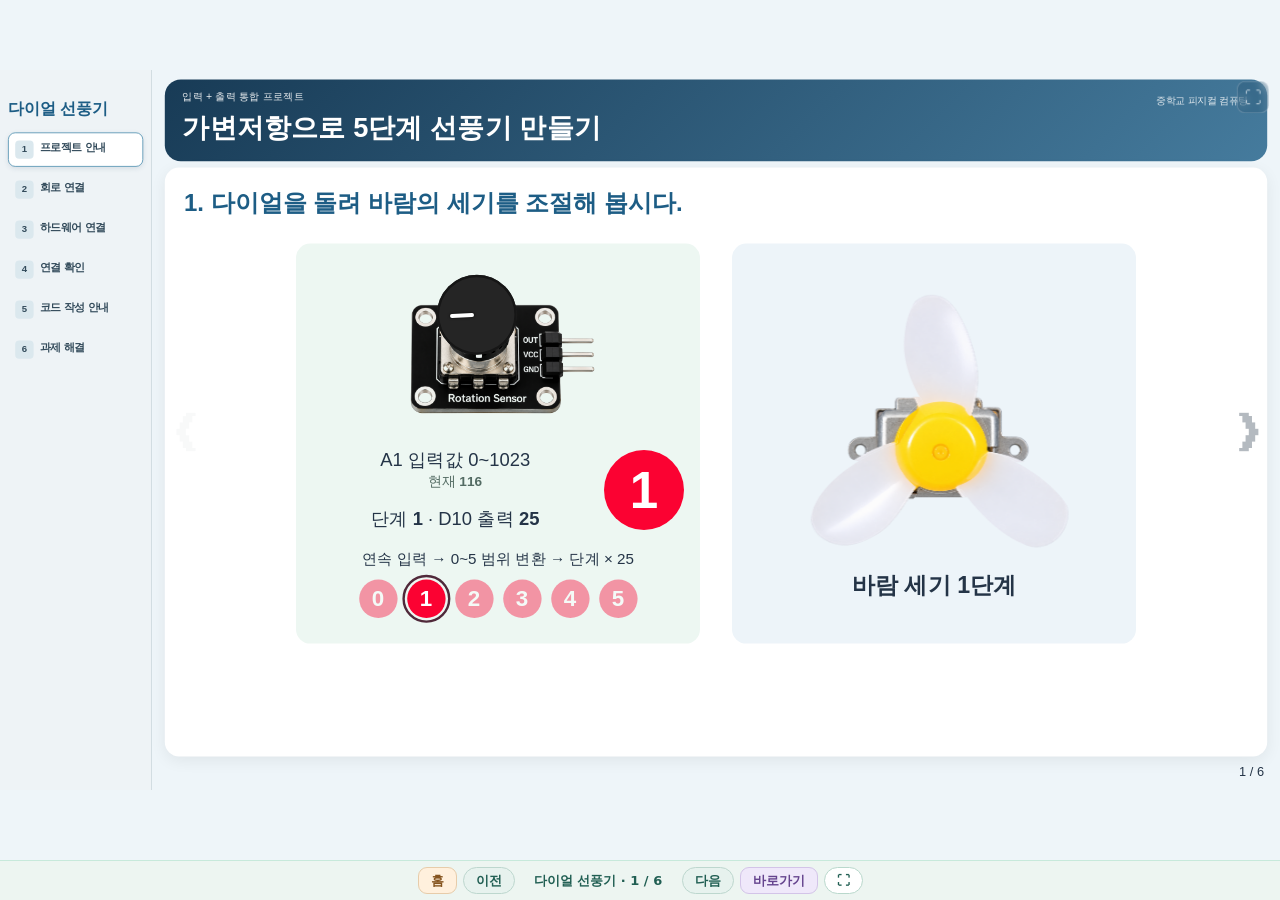
==== commit 9e1ec97e: "Sync current dial fan only with larger numbered shape and output code guide" ====
--- a/phycom/v1/middle/phyCom/projects/rotation-dc-motor/index.html
+++ b/phycom/v1/middle/phyCom/projects/rotation-dc-motor/index.html
@@ -1,9 +1,10 @@
 <!doctype html><html lang="ko"><head><meta charset="utf-8"><meta name="viewport" content="width=device-width,initial-scale=1,viewport-fit=cover"><title>가변저항으로 5단계 선풍기 만들기</title>
+<script src="page-numbers.js?v=20261015-guide-layout2"></script>
 <script src="../../common/js/module-navigation.js?v=20261009-fan-five2"></script><script src="../../common/js/stage-fit.js?v=20261009-fan-five2"></script>
-<link rel="stylesheet" href="../../common/css/slides.css?v=20261005-stage1"><link rel="stylesheet" href="../../common/css/hardware-connect.css?v=20261005-stage1"><link rel="stylesheet" href="../../common/css/motor-lesson.css?v=20261005-stage1"><link rel="stylesheet" href="../../common/css/stage-layout.css?v=20261009-final-stage3"><link rel="stylesheet" href="project.css?v=20261011-guide-readable2">
+<link rel="stylesheet" href="../../common/css/slides.css?v=20261005-stage1"><link rel="stylesheet" href="../../common/css/hardware-connect.css?v=20261005-stage1"><link rel="stylesheet" href="../../common/css/motor-lesson.css?v=20261005-stage1"><link rel="stylesheet" href="../../common/css/stage-layout.css?v=20261009-final-stage3"><link rel="stylesheet" href="project.css?v=20261015-guide-layout2">
 <style>.fan-project .project-circuit #projectCircuit{height:650px}.project-circuit #projectCircuit path[data-wire]{stroke-width:8}.project-circuit #projectCircuit .circuit-labels{font:800 26px Arial,sans-serif}.project-circuit #projectCircuit .circuit-labels text{paint-order:stroke;stroke:#fff;stroke-width:0}.project-circuit #projectCircuit{overflow:visible}</style></head><body class="phycom-lesson motor-lesson fan-project"><button id="fullscreenBtn" class="fullscreen-btn" aria-label="전체화면으로 보기">⛶</button>
 <aside class="slide-sidebar" id="slideSidebar"><h2>다이얼 선풍기</h2><div id="slideSidebarList"></div></aside>
-<main class="wrap"><header><span class="course-label">중학교 피지컬 컴퓨팅</span><span class="device-label">입력 + 출력 통합 프로젝트</span><div class="title-row"><h1>가변저항으로 5단계 선풍기 만들기</h1></div><h2 class="project-header-subtitle circuit-subtitle">2. 회로 연결</h2><h2 class="project-header-subtitle guide-subtitle">3. 코드 작성 안내</h2></header>
+<main class="wrap"><header><span class="course-label">중학교 피지컬 컴퓨팅</span><span class="device-label">입력 + 출력 통합 프로젝트</span><div class="title-row"><h1>가변저항으로 5단계 선풍기 만들기</h1></div><h2 class="project-header-subtitle circuit-subtitle">2. 회로 연결</h2><h2 class="project-guide-subtitle guide-subtitle">5. 코드 작성 안내</h2></header>
 <section class="slide project-intro active" aria-label="1. 프로젝트 안내"><h2>다이얼을 돌려 바람의 세기를 조절해 봅시다.</h2><div class="intro-demo project-result fan-demo" id="introDemo"><div class="result-layout"><div class="dial-area"><div class="rotation-dial"><img src="../../assets/RotationSensor.png" alt="가변저항"><button id="intro-rotationDial" class="dial-knob" tabindex="-1" role="img" aria-label="가변저항 다이얼" aria-valuemin="0" aria-valuemax="1023" aria-valuenow="0"><span class="dial-pointer"></span></button></div><input id="intro-rotationInput" type="range" min="0" max="1023" value="0" step="1" aria-label="가변저항 다이얼"><div class="readouts"><div class="live-number"><b id="intro-liveNumber">0</b><span>숫자 버튼</span></div><p>A1 입력값 0~1023 <small>현재 <b id="intro-analogValue">0</b></small></p><p>단계 <b id="intro-liveStep">0</b> · D10 출력 <b id="intro-liveOutput">0</b></p></div><p class="conversion-note">연속 입력 → 0~5 범위 변환 → 단계 × 25</p><div class="demo-levels" aria-label="단계 0~5"><span data-level="0">0</span><span data-level="1">1</span><span data-level="2">2</span><span data-level="3">3</span><span data-level="4">4</span><span data-level="5">5</span></div></div><div class="fan-area"><svg class="dc-fan-view" viewBox="0 0 1344 1189"><defs><mask id="intro-project-housing" maskUnits="userSpaceOnUse" x="0" y="0" width="1344" height="1189"><path d="M 501 484 H 888 V 527 H 967 V 656 H 1004 Q 1103 652 1103 732 Q 1103 770 1050 770 H 995 V 923 H 405 V 766 H 350 Q 294 766 294 718 Q 294 667 345 658 H 414 V 534 H 501 Z" fill="white"/><path d="M 620 505 C 555 403 531 302 541 222 C 552 113 586 25 668 22 C 782 9 855 184 872 336 C 884 413 876 476 861 557 C 898 601 919 661 918 726 C 1037 757 1195 865 1254 962 C 1341 1113 1211 1172 1102 1143 C 974 1105 865 994 790 888 C 731 913 660 916 608 882 C 555 996 442 1096 328 1128 C 208 1160 104 1112 138 986 C 170 865 352 737 509 687 C 517 607 551 548 620 505 Z" fill="black"/></mask><clipPath id="intro-project-rotor"><path d="M 620 505 C 555 403 531 302 541 222 C 552 113 586 25 668 22 C 782 9 855 184 872 336 C 884 413 876 476 861 557 C 898 601 919 661 918 726 C 1037 757 1195 865 1254 962 C 1341 1113 1211 1172 1102 1143 C 974 1105 865 994 790 888 C 731 913 660 916 608 882 C 555 996 442 1096 328 1128 C 208 1160 104 1112 138 986 C 170 865 352 737 509 687 C 517 607 551 548 620 505 Z"></path></clipPath></defs><image class="motor-motion-base" mask="url(#intro-project-housing)" height="1189" href="../../assets/DCmotor_fan_top.png" width="1344"/><g class="motor-motion-fan"><image clip-path="url(#intro-project-rotor)" height="1189" href="../../assets/DCmotor_fan_top.png" width="1344"/></g></svg><strong id="intro-liveFan">정지</strong></div></div></div></section>
 <section class="slide project-circuit" aria-label="2. 회로 연결"><p class="project-cable-note" style="position:absolute;top:18px;right:26px;margin:0;font-size:16px;line-height:1.5;text-align:right">지정 준비물: MM 케이블 2개 · MF 케이블 3개<br>그림의 8개 연결에는 MM 2개 · MF 6개가 필요합니다.</p><svg id="projectCircuit" viewBox="0 0 1440 740" aria-label="세로 브레드보드와 왼쪽 두 모듈, 오른쪽 OrangeBoard 회로">
 <image href="../../assets/breadboard.png" width="640" height="426.667" transform="translate(1070 65) rotate(90)" opacity="0.62" aria-label="세로 브레드보드"/>
@@ -44,18 +45,18 @@
 <g data-circuit-stage="1" transform="translate(780 60)"><rect x="-88" y="-18" width="176" height="36" rx="7" fill="#39475a"/><text text-anchor="middle" y="9" fill="white">GND → −</text></g>
 <g data-circuit-stage="3" transform="translate(800 181.458)"><rect x="-100" y="-18" width="200" height="36" rx="7" fill="#2570db"/><text text-anchor="middle" y="9" fill="white">OUT → A1</text></g>
 <g data-circuit-stage="3" transform="translate(710 724)"><rect x="-95" y="-18" width="190" height="36" rx="7" fill="#df8e15"/><text text-anchor="middle" y="9" fill="white">S → D10</text></g></g></svg><p id="circuitProgress" class="circuit-progress"></p></section>
-<section class="slide project-guide" aria-label="3. 코드 작성 안내">
-<div class="guide-conditions">
-<div class="guide-object-condition"><p><b>1. 오브젝트:</b> 숫자버튼</p><div id="guideNumberObject" aria-label="숫자버튼 오브젝트 모양"></div></div>
-<div class="guide-input-conditions"><p><b>2. 변수:</b> <strong>단계</strong></p><p><b>3. 입력:</b> 가변저항을 <strong>A1</strong>에 연결</p><p><b>4. 입력값 처리:</b> 센서값의 범위를 <strong>0~5단계</strong>로 변환하여 <strong>단계</strong> 변수에 저장</p></div>
-</div>
+<section class="slide entry-slide entry-page4-slide project-entry project-study" aria-label="4. 연결 확인"><div class="entry-workspace"><div class="entry-scene-tabs entry-code-toolbar"><button type="button" class="entry-scene-tab active">장면 1</button><button type="button" class="entry-scene-add" aria-label="장면 추가">＋</button><span class="entry-brand">entry</span><b class="entry-lesson-title">연결 확인</b><div class="entry-top-actions"><button class="entry-save-btn" id="studySave" disabled>저장하기</button><button class="entry-complete-btn" id="studyComplete" disabled>학습완료</button></div></div><aside class="entry-tabs"><div aria-label="시작" class="entry-tab" data-tab="start"><img alt="" class="entry-tab-image entry-tab-image-unselected" src="../../assets/tab01_start_unselected.png"/><img alt="" class="entry-tab-image entry-tab-image-selected" src="../../assets/tab01_start_selected.png"/></div><div aria-label="흐름" class="entry-tab" data-tab="flow"><img alt="" class="entry-tab-image entry-tab-image-unselected" src="../../assets/tab02_flow_unselected.png"/><img alt="" class="entry-tab-image entry-tab-image-selected" src="../../assets/tab02_flow_selected.png"/></div><div aria-label="생김새" class="entry-tab" data-tab="looks"><img alt="" class="entry-tab-image entry-tab-image-unselected" src="../../assets/tab04_looks_unselected.png"/><img alt="" class="entry-tab-image entry-tab-image-selected" src="../../assets/tab04_looks_selected.png"/></div><div aria-label="판단" class="entry-tab" data-tab="judge"><img alt="" class="entry-tab-image entry-tab-image-unselected" src="../../assets/tab07_control_unselected.png"/><img alt="" class="entry-tab-image entry-tab-image-selected" src="../../assets/tab07_control_selected.png"/></div><div aria-label="자료" class="entry-tab" data-tab="data"><img alt="" class="entry-tab-image entry-tab-image-unselected" src="../../assets/tab09_data_unselected.png"/><img alt="" class="entry-tab-image entry-tab-image-selected" src="../../assets/tab09_data_selected.png"/></div><div aria-label="하드웨어" class="entry-tab" data-tab="hardware"><img alt="" class="entry-tab-image entry-tab-image-unselected" src="../../assets/tab14_hardware_unselected.png"/><img alt="" class="entry-tab-image entry-tab-image-selected" src="../../assets/tab14_hardware_selected.png"/></div><div class="entry-tab" data-tab="math" aria-label="계산"><img class="entry-tab-image entry-tab-image-unselected" src="../../assets/tab08_math_unselected.png" alt=""><img class="entry-tab-image entry-tab-image-selected" src="../../assets/tab08_math_selected.png" alt=""></div></aside><div class="entry-stage"><div class="entry-object-info"><span class="entrybot-thumb"><img src="../../assets/entrybot.png" alt="엔트리봇"></span><strong>엔트리봇</strong><span class="entry-code-page-label">연결 확인</span></div><p class="project-progress" id="studyProgress"></p><div class="entry-program motor-program project-code" id="studyCode"><div class="entry-block start-block" data-entry-step="1" data-tab="start"><span class="play-dot">▶</span><b>시작하기 버튼을 클릭했을 때</b></div><div class="entry-block hardware-block" data-entry-step="2" data-tab="hardware"><b>디지털</b><span class="field">13<span class="select-arrow">▼</span></span><b>번 핀</b><span class="field">켜기<span class="select-arrow">▼</span></span><button type="button" class="entry-run-btn" id="studyPinRun" aria-label="실행">▶</button></div><div class="study-motor-code" id="studyMotorCode" hidden><div class="entry-block repeat-block" data-entry-step="8" data-tab="flow"><b>계속 반복하기</b><button type="button" class="entry-loop-run-btn" id="studyMotorRun" aria-label="실행">▶</button></div><div class="repeat-body" data-repeat-body><div class="entry-block hardware-block" data-entry-step="10" data-tab="hardware"><b>디지털</b><span class="field">10<span class="select-arrow">▼</span></span><b>번 핀</b><span class="field">켜기<span class="select-arrow">▼</span></span></div></div></div><div id="studyA1Set"><div class="entry-block repeat-block" data-entry-step="3" data-tab="flow"><b>계속 반복하기</b><button type="button" class="entry-loop-run-btn" id="studyLoopRun" aria-label="실행">▶</button></div><div class="repeat-body" data-repeat-body><div id="studySayBlock" class="entry-block looks-block" data-entry-step="4" data-tab="looks"><span id="studySaySlot"><span class="field study-greeting">안녕!</span></span><b>을 말하기</b></div></div></div><div class="project-palette" id="studyPalette" hidden><span id="studySensor" class="project-map hardware-block">아날로그 <span class="field">A1<span class="select-arrow">▼</span></span> 센서의 입력값</span></div></div></div></div><div class="motor-result" id="studyPinModal" role="dialog" aria-label="13번 핀 실행 결과" hidden><button class="entry-result-close" data-study-close aria-label="실행결과 닫기">×</button><div class="pin13-board-view"><img src="../../assets/OrangeBoard.png" alt="13번 핀이 켜진 오렌지보드"><span class="pin13-led-glow" aria-hidden="true"></span><span class="pin13-led-dot" aria-hidden="true"></span></div></div><div class="project-result study-result" id="studyResult" role="dialog" aria-label="연결 확인 실행결과" hidden><button class="entry-result-close" data-study-close aria-label="실행결과 닫기">×</button><h2>가변저항 입력 확인</h2><div class="result-layout"><div class="study-input-panel"><h3 class="study-panel-title">가변저항 입력 확인</h3><div class="dial-area"><div class="rotation-dial"><img src="../../assets/RotationSensor.png" alt="가변저항"><button id="studyDial" class="dial-knob" aria-label="가변저항 다이얼" aria-valuemin="0" aria-valuemax="1023" aria-valuenow="0"><span class="dial-pointer"></span></button></div><input id="studyInput" type="range" min="0" max="1023" step="1" value="0" aria-label="A1 입력값"><p>A1 입력값 0~1023</p></div><div class="study-entrybot"><output id="studySpeech" class="study-speech">0</output><img src="../../assets/entrybot.png" alt="엔트리봇"></div></div></div></div><div class="project-result study-result" id="studyMotorResult" role="dialog" aria-label="D10 모터 실행결과" hidden><button class="entry-result-close" data-study-close aria-label="실행결과 닫기">×</button><h2>DC모터 출력 확인</h2><p id="studyMotorStatus"></p><div class="fan-area" id="studyFan"><h3 class="study-panel-title">D10 켜기</h3></div></div></section>
+<section class="slide project-guide" aria-label="5. 코드 작성 안내">
+<div class="guide-topline"><p><b>1. 오브젝트:</b> 숫자버튼</p><p class="guide-shape-order"><b>4. 숫자 0을 맨 위로 이동</b></p></div>
+<div class="guide-variable-input"><div class="guide-variable-row"><b>2. 변수</b><div id="guideVariable" class="project-code"></div></div><p><b>3. 입력 :</b> 가변저항을 <strong>A1</strong>에 연결</p></div>
+<div id="guideNumberObject" aria-label="숫자버튼 오브젝트 모양"></div>
+<p class="guide-conversion-note"><b>입력값 처리:</b> 센서값을 <strong>0~5단계</strong>로 변환하여 <strong>단계</strong> 변수에 저장</p>
 <div id="guideInputHint" class="project-code guide-hint" hidden></div>
-<p class="guide-output-condition"><b>5. DC모터 출력값</b></p><div class="output-table"><b>단계</b><span>0</span><span>1</span><span>2</span><span>3</span><span>4</span><span>5</span><b>D10 출력</b><span>0</span><span>25</span><span>50</span><span>75</span><span>100</span><span>125</span></div>
-<div id="guideOutputHint" class="project-code guide-hint" hidden><p class="guide-motor-relation">모터 출력 = 단계 × 25</p></div>
+<p class="guide-output-condition"><b>5. DC모터 출력값</b></p>
+<div class="guide-output-row"><div class="output-table"><b>단계</b><span>0</span><span>1</span><span>2</span><span>3</span><span>4</span><span>5</span><b>D10 출력</b><span>0</span><span>25</span><span>50</span><span>75</span><span>100</span><span>125</span></div><div id="guideOutputHint" class="project-code guide-hint"></div></div>
 </section>
-<section class="slide entry-slide entry-page4-slide project-entry project-study" aria-label="5. 연결 확인"><div class="entry-workspace"><div class="entry-scene-tabs entry-code-toolbar"><button type="button" class="entry-scene-tab active">장면 1</button><button type="button" class="entry-scene-add" aria-label="장면 추가">＋</button><span class="entry-brand">entry</span><b class="entry-lesson-title">연결 확인</b><div class="entry-top-actions"><button class="entry-save-btn" id="studySave" disabled>저장하기</button><button class="entry-complete-btn" id="studyComplete" disabled>학습완료</button></div></div><aside class="entry-tabs"><div aria-label="시작" class="entry-tab" data-tab="start"><img alt="" class="entry-tab-image entry-tab-image-unselected" src="../../assets/tab01_start_unselected.png"/><img alt="" class="entry-tab-image entry-tab-image-selected" src="../../assets/tab01_start_selected.png"/></div><div aria-label="흐름" class="entry-tab" data-tab="flow"><img alt="" class="entry-tab-image entry-tab-image-unselected" src="../../assets/tab02_flow_unselected.png"/><img alt="" class="entry-tab-image entry-tab-image-selected" src="../../assets/tab02_flow_selected.png"/></div><div aria-label="생김새" class="entry-tab" data-tab="looks"><img alt="" class="entry-tab-image entry-tab-image-unselected" src="../../assets/tab04_looks_unselected.png"/><img alt="" class="entry-tab-image entry-tab-image-selected" src="../../assets/tab04_looks_selected.png"/></div><div aria-label="판단" class="entry-tab" data-tab="judge"><img alt="" class="entry-tab-image entry-tab-image-unselected" src="../../assets/tab07_control_unselected.png"/><img alt="" class="entry-tab-image entry-tab-image-selected" src="../../assets/tab07_control_selected.png"/></div><div aria-label="자료" class="entry-tab" data-tab="data"><img alt="" class="entry-tab-image entry-tab-image-unselected" src="../../assets/tab09_data_unselected.png"/><img alt="" class="entry-tab-image entry-tab-image-selected" src="../../assets/tab09_data_selected.png"/></div><div aria-label="하드웨어" class="entry-tab" data-tab="hardware"><img alt="" class="entry-tab-image entry-tab-image-unselected" src="../../assets/tab14_hardware_unselected.png"/><img alt="" class="entry-tab-image entry-tab-image-selected" src="../../assets/tab14_hardware_selected.png"/></div><div class="entry-tab" data-tab="math" aria-label="계산"><img class="entry-tab-image entry-tab-image-unselected" src="../../assets/tab08_math_unselected.png" alt=""><img class="entry-tab-image entry-tab-image-selected" src="../../assets/tab08_math_selected.png" alt=""></div></aside><div class="entry-stage"><div class="entry-object-info"><span class="entrybot-thumb"><img src="../../assets/entrybot.png" alt="엔트리봇"></span><strong>엔트리봇</strong><span class="entry-code-page-label">연결 확인</span></div><p class="project-progress" id="studyProgress"></p><div class="entry-program motor-program project-code" id="studyCode"><div class="entry-block start-block" data-entry-step="1" data-tab="start"><span class="play-dot">▶</span><b>시작하기 버튼을 클릭했을 때</b></div><div class="entry-block hardware-block" data-entry-step="2" data-tab="hardware"><b>디지털</b><span class="field">13<span class="select-arrow">▼</span></span><b>번 핀</b><span class="field">켜기<span class="select-arrow">▼</span></span><button type="button" class="entry-run-btn" id="studyPinRun" aria-label="실행">▶</button></div><div class="entry-block repeat-block" data-entry-step="3" data-tab="flow"><b>계속 반복하기</b><button type="button" class="entry-loop-run-btn" id="studyLoopRun" aria-label="실행">▶</button></div><div class="repeat-body" data-repeat-body><div class="entry-block looks-block" data-entry-step="4" data-tab="looks"><span id="studySaySlot"><span class="field study-greeting">안녕!</span></span><b>을 말하기</b></div><div class="entry-block hardware-block" data-entry-step="7" data-tab="hardware"><b>디지털</b><span class="field">10<span class="select-arrow">▼</span></span><b>번 핀</b><span class="field">켜기<span class="select-arrow">▼</span></span></div></div><div class="project-palette" id="studyPalette" hidden><span id="studySensor" class="project-map hardware-block">아날로그 <span class="field">A1<span class="select-arrow">▼</span></span> 센서의 입력값</span></div></div></div></div><div class="motor-result" id="studyPinModal" role="dialog" aria-label="13번 핀 실행 결과" hidden><button class="entry-result-close" data-study-close aria-label="실행결과 닫기">×</button><div class="pin13-board-view"><img src="../../assets/OrangeBoard.png" alt="13번 핀이 켜진 오렌지보드"><span class="pin13-led-glow" aria-hidden="true"></span><span class="pin13-led-dot" aria-hidden="true"></span></div></div><div class="project-result study-result" id="studyResult" role="dialog" aria-label="연결 확인 실행결과" hidden><button class="entry-result-close" data-study-close aria-label="실행결과 닫기">×</button><h2>가변저항 입력 확인</h2><div class="result-layout"><div class="study-input-panel"><h3 class="study-panel-title">가변저항 입력 확인</h3><div class="dial-area"><div class="rotation-dial"><img src="../../assets/RotationSensor.png" alt="가변저항"><button id="studyDial" class="dial-knob" aria-label="가변저항 다이얼" aria-valuemin="0" aria-valuemax="1023" aria-valuenow="0"><span class="dial-pointer"></span></button></div><input id="studyInput" type="range" min="0" max="1023" step="1" value="0" aria-label="A1 입력값"><p>A1 입력값 0~1023</p></div><div class="study-entrybot"><output id="studySpeech" class="study-speech">0</output><img src="../../assets/entrybot.png" alt="엔트리봇"></div></div><div class="fan-area" id="studyFan" hidden><h3 class="study-panel-title">DC모터 출력 확인</h3></div></div></div></section>
-<section class="slide entry-slide entry-page4-slide project-entry" aria-label="6. 과제 해결"><div class="entry-workspace"><div class="entry-scene-tabs entry-code-toolbar"><button type="button" class="entry-scene-tab active">장면 1</button><button type="button" class="entry-scene-add" aria-label="장면 추가">＋</button><span class="entry-brand">entry</span><b class="entry-lesson-title">과제 해결</b><div class="entry-top-actions"><button class="entry-save-btn" id="projectSave" disabled>저장하기</button><button class="entry-complete-btn" id="projectComplete" disabled>과제제출</button></div></div><aside class="entry-tabs"><div aria-label="시작" class="entry-tab" data-tab="start"><img alt="" class="entry-tab-image entry-tab-image-unselected" src="../../assets/tab01_start_unselected.png"/><img alt="" class="entry-tab-image entry-tab-image-selected" src="../../assets/tab01_start_selected.png"/></div><div aria-label="흐름" class="entry-tab" data-tab="flow"><img alt="" class="entry-tab-image entry-tab-image-unselected" src="../../assets/tab02_flow_unselected.png"/><img alt="" class="entry-tab-image entry-tab-image-selected" src="../../assets/tab02_flow_selected.png"/></div><div aria-label="생김새" class="entry-tab" data-tab="looks"><img alt="" class="entry-tab-image entry-tab-image-unselected" src="../../assets/tab04_looks_unselected.png"/><img alt="" class="entry-tab-image entry-tab-image-selected" src="../../assets/tab04_looks_selected.png"/></div><div aria-label="판단" class="entry-tab" data-tab="judge"><img alt="" class="entry-tab-image entry-tab-image-unselected" src="../../assets/tab07_control_unselected.png"/><img alt="" class="entry-tab-image entry-tab-image-selected" src="../../assets/tab07_control_selected.png"/></div><div aria-label="자료" class="entry-tab" data-tab="data"><img alt="" class="entry-tab-image entry-tab-image-unselected" src="../../assets/tab09_data_unselected.png"/><img alt="" class="entry-tab-image entry-tab-image-selected" src="../../assets/tab09_data_selected.png"/></div><div aria-label="하드웨어" class="entry-tab" data-tab="hardware"><img alt="" class="entry-tab-image entry-tab-image-unselected" src="../../assets/tab14_hardware_unselected.png"/><img alt="" class="entry-tab-image entry-tab-image-selected" src="../../assets/tab14_hardware_selected.png"/></div><div class="entry-tab" data-tab="math" aria-label="계산"><img class="entry-tab-image entry-tab-image-unselected" src="../../assets/tab08_math_unselected.png" alt=""><img class="entry-tab-image entry-tab-image-selected" src="../../assets/tab08_math_selected.png" alt=""></div></aside><div class="entry-stage"><div class="entry-object-info"><strong>숫자 버튼 · 변수: 단계</strong><span class="entry-code-page-label">과제 해결</span></div><p class="project-progress" id="projectProgress"></p><div class="entry-program motor-program project-code" id="projectCode"><div class="entry-block start-block" data-entry-step="1" data-tab="start"><span class="play-dot">▶</span><b>시작하기 버튼을 클릭했을 때</b></div><div class="entry-block hardware-block" data-entry-step="2" data-tab="hardware"><b>디지털</b><span class="field">13<span class="select-arrow">▼</span></span><b>번 핀</b><span class="field">켜기<span class="select-arrow">▼</span></span><button type="button" class="entry-run-btn" id="projectPinRun" aria-label="실행">▶</button></div><div class="entry-block data-block" data-entry-step="3" data-tab="data"><span class="field">단계<span class="select-arrow">▼</span></span><b>를</b><span class="number-field">0</span><b>(으)로 정하기</b></div><div class="entry-block repeat-block" data-entry-step="4" data-tab="flow"><b>계속 반복하기</b><button type="button" class="entry-loop-run-btn" id="projectLoopRun" aria-label="실행">▶</button></div><div class="repeat-body" id="projectLoop" data-repeat-body><div class="entry-block data-block" data-entry-step="6" data-tab="data"><span class="field">단계<span class="select-arrow">▼</span></span><b>를</b><span id="taskMapSlot"></span><b>(으)로 정하기</b></div><div class="entry-block looks-block" data-entry-step="8" data-tab="looks"><span id="taskShape"><span class="field">단계1<span class="select-arrow">▼</span></span></span><b>모양으로 바꾸기</b></div><div class="entry-block hardware-block" data-entry-step="11" data-tab="hardware"><b>디지털</b><span class="field">10<span class="select-arrow">▼</span></span><b>번 핀을</b><span id="taskOutput"><span class="number-field">255</span></span><b>(으)로 정하기</b></div></div><div class="project-palette" id="taskPalette" hidden><span id="taskMap" class="project-map hardware-block">아날로그 <span class="field">A1<span class="select-arrow">▼</span></span>번 센서의 입력값 <span class="number-field">0</span>~<span class="number-field">1023</span>에서 <span class="number-field">0</span>~<span class="number-field" id="taskMapMax">100</span>로 바꾼 값</span><span id="taskShapeValue" class="project-variable"><span class="field">단계<span class="select-arrow">▼</span></span> 값</span><span id="taskProduct" class="project-product"><span id="taskFactor"><span class="number-field">10</span></span><b>×</b><span class="number-field" id="taskMultiplier">10</span></span><span id="taskFactorValue" class="project-variable"><span class="field">단계<span class="select-arrow">▼</span></span> 값</span></div></div><div class="project-number"><b id="projectNumber">0</b><span>숫자 버튼</span></div></div></div><div class="motor-result" id="pin13Modal" role="dialog" aria-label="13번 핀 실행 결과" hidden><button class="entry-result-close" id="pin13Close" aria-label="실행 결과 닫기">×</button><div class="pin13-board-view"><img src="../../assets/OrangeBoard.png" alt="13번 핀이 켜진 오렌지보드"><span class="pin13-led-glow" aria-hidden="true"></span><span class="pin13-led-dot" aria-hidden="true"></span></div></div><div id="projectResult" class="project-result fan-demo" role="dialog" aria-label="5단계 선풍기 실행결과" hidden><button id="projectResultClose" class="entry-result-close" aria-label="실행결과 닫기">×</button><h2>다이얼을 돌려 바람의 세기를 조절해 봅시다.</h2></div></section>
+<section class="slide entry-slide entry-page4-slide project-entry" aria-label="6. 과제 해결"><div class="entry-workspace"><div class="entry-scene-tabs entry-code-toolbar"><button type="button" class="entry-scene-tab active">장면 1</button><button type="button" class="entry-scene-add" aria-label="장면 추가">＋</button><span class="entry-brand">entry</span><b class="entry-lesson-title">과제 해결</b><div class="entry-top-actions"><button class="entry-save-btn" id="projectSave" disabled>저장하기</button><button class="entry-complete-btn" id="projectComplete" disabled>과제제출</button></div></div><aside class="entry-tabs"><div aria-label="시작" class="entry-tab" data-tab="start"><img alt="" class="entry-tab-image entry-tab-image-unselected" src="../../assets/tab01_start_unselected.png"/><img alt="" class="entry-tab-image entry-tab-image-selected" src="../../assets/tab01_start_selected.png"/></div><div aria-label="흐름" class="entry-tab" data-tab="flow"><img alt="" class="entry-tab-image entry-tab-image-unselected" src="../../assets/tab02_flow_unselected.png"/><img alt="" class="entry-tab-image entry-tab-image-selected" src="../../assets/tab02_flow_selected.png"/></div><div aria-label="생김새" class="entry-tab" data-tab="looks"><img alt="" class="entry-tab-image entry-tab-image-unselected" src="../../assets/tab04_looks_unselected.png"/><img alt="" class="entry-tab-image entry-tab-image-selected" src="../../assets/tab04_looks_selected.png"/></div><div aria-label="판단" class="entry-tab" data-tab="judge"><img alt="" class="entry-tab-image entry-tab-image-unselected" src="../../assets/tab07_control_unselected.png"/><img alt="" class="entry-tab-image entry-tab-image-selected" src="../../assets/tab07_control_selected.png"/></div><div aria-label="자료" class="entry-tab" data-tab="data"><img alt="" class="entry-tab-image entry-tab-image-unselected" src="../../assets/tab09_data_unselected.png"/><img alt="" class="entry-tab-image entry-tab-image-selected" src="../../assets/tab09_data_selected.png"/></div><div aria-label="하드웨어" class="entry-tab" data-tab="hardware"><img alt="" class="entry-tab-image entry-tab-image-unselected" src="../../assets/tab14_hardware_unselected.png"/><img alt="" class="entry-tab-image entry-tab-image-selected" src="../../assets/tab14_hardware_selected.png"/></div><div class="entry-tab" data-tab="math" aria-label="계산"><img class="entry-tab-image entry-tab-image-unselected" src="../../assets/tab08_math_unselected.png" alt=""><img class="entry-tab-image entry-tab-image-selected" src="../../assets/tab08_math_selected.png" alt=""></div></aside><div class="entry-stage"><div class="entry-object-info"><strong>숫자 버튼 · 변수: 단계</strong><span class="entry-code-page-label">과제 해결</span></div><p class="project-progress" id="projectProgress"></p><div class="entry-program motor-program project-code" id="projectCode"><div class="entry-block start-block" data-entry-step="1" data-tab="start"><span class="play-dot">▶</span><b>시작하기 버튼을 클릭했을 때</b></div><div class="entry-block hardware-block" data-entry-step="2" data-tab="hardware"><b>디지털</b><span class="field">13<span class="select-arrow">▼</span></span><b>번 핀</b><span class="field">켜기<span class="select-arrow">▼</span></span><button type="button" class="entry-run-btn" id="projectPinRun" aria-label="실행">▶</button></div><div class="entry-block data-block" data-entry-step="3" data-tab="data"><span class="field">단계<span class="select-arrow">▼</span></span><b>를</b><span class="number-field">0</span><b>(으)로 정하기</b></div><div class="entry-block repeat-block" data-entry-step="4" data-tab="flow"><b>계속 반복하기</b><button type="button" class="entry-loop-run-btn" id="projectLoopRun" aria-label="실행">▶</button></div><div class="repeat-body" id="projectLoop" data-repeat-body><div class="entry-block data-block" data-entry-step="6" data-tab="data"><span class="field">단계<span class="select-arrow">▼</span></span><b>를</b><span id="taskMapSlot"></span><b>(으)로 정하기</b></div><div class="entry-block looks-block" data-entry-step="8" data-tab="looks"><span id="taskShape"><span class="field">단계1<span class="select-arrow">▼</span></span></span><b>모양으로 바꾸기</b></div><div class="entry-block hardware-block" data-entry-step="11" data-tab="hardware"><b>디지털</b><span class="field">10<span class="select-arrow">▼</span></span><b>번 핀을</b><span id="taskOutput"><span class="number-field">255</span></span><b>(으)로 정하기</b></div></div><div class="project-palette" id="taskPalette" hidden><span id="taskMap" class="project-map hardware-block">아날로그 <span class="field">A1<span class="select-arrow">▼</span></span>번 센서의 입력값 <span class="number-field">0</span>~<span class="number-field">1023</span>에서 <span class="number-field">0</span>~<span class="number-field" id="taskMapMax">100</span>로 바꾼 값</span><span id="taskShapeValue" class="project-variable"><span class="field">단계<span class="select-arrow">▼</span></span> 값</span><span id="taskShapeSum" class="project-product"><span id="taskShapeOperand"></span><b>+</b><span class="number-field">1</span></span><span id="taskProduct" class="project-product"><span id="taskFactor"><span class="number-field">10</span></span><b>×</b><span class="number-field" id="taskMultiplier">10</span></span><span id="taskFactorValue" class="project-variable"><span class="field">단계<span class="select-arrow">▼</span></span> 값</span></div></div><div class="project-number"><b id="projectNumber">0</b><span>숫자 버튼</span></div></div></div><div class="motor-result" id="pin13Modal" role="dialog" aria-label="13번 핀 실행 결과" hidden><button class="entry-result-close" id="pin13Close" aria-label="실행 결과 닫기">×</button><div class="pin13-board-view"><img src="../../assets/OrangeBoard.png" alt="13번 핀이 켜진 오렌지보드"><span class="pin13-led-glow" aria-hidden="true"></span><span class="pin13-led-dot" aria-hidden="true"></span></div></div><div id="projectResult" class="project-result fan-demo" role="dialog" aria-label="5단계 선풍기 실행결과" hidden><button id="projectResultClose" class="entry-result-close" aria-label="실행결과 닫기">×</button><h2>다이얼을 돌려 바람의 세기를 조절해 봅시다.</h2></div></section>
 <div class="slide-nav"><button id="prev" aria-label="이전 슬라이드">❮</button><button id="next" aria-label="다음 슬라이드">❯</button></div><div id="slides">1 / 6</div></main>
-<script src="../../common/js/lesson-ui.js?v=20261009-final-stage3"></script><script src="project.js?v=20261011-guide-conditions"></script><script src="hardware-connect.js?v=20261010-fan-demo2"></script></body></html>
+<script src="../../common/js/lesson-ui.js?v=20261014-sidebar-number1"></script><script src="project.js?v=20261015-guide-layout2"></script><script src="hardware-connect.js?v=20261015-order-shape1"></script></body></html>
 
 
--- a/phycom/v1/middle/phyCom/projects/rotation-dc-motor/project.css
+++ b/phycom/v1/middle/phyCom/projects/rotation-dc-motor/project.css
@@ -151,3 +151,71 @@
 .project-guide .guide-motor-relation{font-size:30px;font-weight:800;margin:0 0 12px}
 
 .fan-project:has(.project-circuit.active) main.wrap>header,.fan-project:has(.project-guide.active) main.wrap>header{height:106px!important;box-sizing:border-box}
+
+.project-guide .guide-shape-order{font-size:23px;line-height:1.4;margin:8px 0 10px}
+.project-guide .guide-conditions p{margin:8px 0}
+
+.fan-project .project-guide-subtitle{display:none}
+
+.project-study #studyMotorResult{left:auto;right:2%;top:110px;bottom:56px;width:40%;box-sizing:border-box;padding:24px 20px}
+.project-study #studyMotorResult .fan-area{width:100%;height:calc(100% - 55px)}
+.project-study #studyMotorResult .fan-area svg{width:100%;height:85%}
+.project-study #studyMotorResult.running .motor-motion-fan{animation-play-state:running}
+
+.fan-project #studySayBlock[hidden]{display:none!important}
+
+.fan-project .project-study #studyCode[hidden],.fan-project .project-study #studyMotorCode[hidden]{display:none!important}
+
+/* Page 4: retain both independent repeat sets for comparison. */
+.fan-project .project-study.study-compare #studyCode{width:100%!important;box-sizing:border-box;padding-right:0!important}
+.project-study #studyA1Set>.repeat-block,.project-study #studyMotorCode>.repeat-block{margin-left:22px!important}
+.project-study.study-compare #studyA1Set{position:absolute;left:52%;top:122px}
+.fan-project .project-study #studyMotorCode[hidden]{display:none!important}
+.project-study.study-compare #studyResult,.project-study.study-compare #studyMotorResult{
+ top:380px;bottom:auto;height:300px;width:43%;box-sizing:border-box;padding:14px 18px
+}
+.project-study.study-compare #studyResult{left:auto;right:2%}
+.project-study.study-compare #studyMotorResult{left:8%;right:auto}
+.project-study.study-compare .study-result h2{font-size:24px!important;margin:0 28px 8px 0}
+.project-study.study-compare #studyResult .result-layout{height:calc(100% - 40px)}
+.project-study.study-compare #studyResult .study-input-panel{gap:12px}
+.project-study.study-compare #studyResult .rotation-dial{zoom:.55}
+.project-study.study-compare #studyResult .dial-area{padding:4px}
+.project-study.study-compare #studyResult .dial-area p{font-size:18px;margin:4px}
+.project-study.study-compare #studyResult .study-entrybot img{width:100px}
+.project-study.study-compare #studyResult .study-speech{font-size:26px;padding:8px;margin:4px}
+.project-study #studyMotorStatus{font-size:18px;margin:0 0 4px}
+.project-study.study-compare #studyMotorResult .fan-area{height:calc(100% - 60px)}
+.project-study.study-compare #studyMotorResult .fan-area svg{height:100%;width:100%}
+
+/* Page 5: the same number object with Entry shape indices. */
+.project-guide #guideNumberObject{display:flex;align-items:center;gap:24px;padding:10px 0 0 8px}
+.project-guide .guide-number-shape{position:relative}
+.project-guide #guideNumberObject .live-number{width:84px;height:84px}
+.project-guide #guideNumberObject .live-number b{font-size:54px}
+.project-guide .guide-shape-number{position:absolute;left:-10px;top:-12px;color:#2786e8;font:bold 20px Arial,sans-serif;z-index:1}
+
+/* Page 5 only: larger guide with the completed output table beside its code. */
+.fan-project .project-guide{padding:22px 26px}
+.project-guide .guide-topline{display:flex;align-items:center;justify-content:space-between;gap:24px}
+.project-guide .guide-topline p{font-size:36px;line-height:1.25;margin:0 0 18px}
+.project-guide .guide-topline .guide-shape-order{font-size:36px;margin-right:18px}
+.project-guide .guide-variable-input{display:grid;grid-template-columns:1.1fr 1fr;align-items:center;gap:24px;margin:0 0 12px}
+.project-guide .guide-variable-row{display:flex;align-items:center;gap:18px;font-size:36px;white-space:nowrap}
+.project-guide .guide-variable-input p{font-size:34px;line-height:1.3;margin:0}
+.project-guide #guideVariable{margin:0}
+.project-guide #guideVariable .entry-block{display:flex!important;font-size:26px;min-height:50px;margin:0;white-space:nowrap}
+.project-guide #guideVariable .field,.project-guide #guideVariable .project-variable{font-size:26px}
+.project-guide #guideNumberObject{margin:8px 0 12px;padding-top:18px;gap:30px}
+.project-guide .guide-shape-number{font-size:30px;font-weight:900;color:#0648a8;left:-10px;top:-20px}
+.project-guide .guide-conversion-note{font-size:34px;line-height:1.3;margin:12px 0}
+.fan-project .project-guide #guideInputHint{margin-top:10px;margin-bottom:18px}
+.project-guide #guideInputHint .entry-block{font-size:28px;white-space:nowrap}
+.project-guide #guideInputHint .project-map,.project-guide #guideInputHint .field,.project-guide #guideInputHint .number-field{font-size:24px!important}
+.project-guide .guide-output-condition{font-size:36px;line-height:1.3;margin:12px 0}
+.project-guide .guide-output-row{display:grid;grid-template-columns:530px minmax(0,1fr);align-items:center;gap:24px}
+.project-guide .output-table{grid-template-columns:140px repeat(6,1fr);font-size:34px;font-weight:800}
+.project-guide .output-table>*{padding:14px 3px}
+.fan-project .project-guide #guideOutputHint{margin:0;max-width:none}
+.project-guide #guideOutputHint .entry-block{font-size:28px;white-space:nowrap}
+.project-guide #guideOutputHint .field,.project-guide #guideOutputHint .number-field,.project-guide #guideOutputHint .project-variable{font-size:26px}
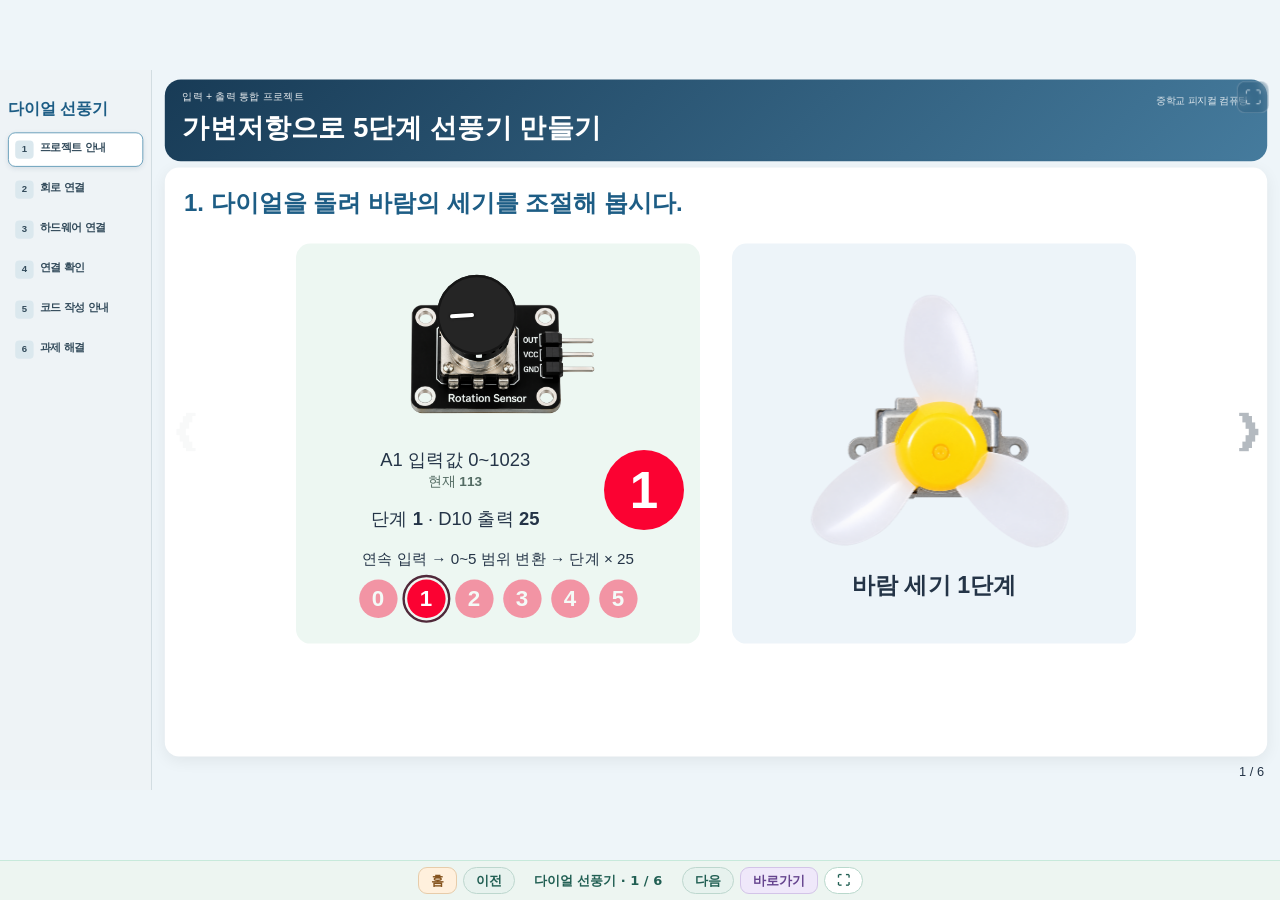
==== commit 82bc19b6: "Keep fan output table label on one line" ====
--- a/phycom/v1/middle/phyCom/projects/rotation-dc-motor/index.html
+++ b/phycom/v1/middle/phyCom/projects/rotation-dc-motor/index.html
@@ -1,7 +1,7 @@
 <!doctype html><html lang="ko"><head><meta charset="utf-8"><meta name="viewport" content="width=device-width,initial-scale=1,viewport-fit=cover"><title>가변저항으로 5단계 선풍기 만들기</title>
-<script src="page-numbers.js?v=20261015-guide-layout2"></script>
+<script src="page-numbers.js?v=20261015-guide-layout3"></script>
 <script src="../../common/js/module-navigation.js?v=20261009-fan-five2"></script><script src="../../common/js/stage-fit.js?v=20261009-fan-five2"></script>
-<link rel="stylesheet" href="../../common/css/slides.css?v=20261005-stage1"><link rel="stylesheet" href="../../common/css/hardware-connect.css?v=20261005-stage1"><link rel="stylesheet" href="../../common/css/motor-lesson.css?v=20261005-stage1"><link rel="stylesheet" href="../../common/css/stage-layout.css?v=20261009-final-stage3"><link rel="stylesheet" href="project.css?v=20261015-guide-layout2">
+<link rel="stylesheet" href="../../common/css/slides.css?v=20261005-stage1"><link rel="stylesheet" href="../../common/css/hardware-connect.css?v=20261005-stage1"><link rel="stylesheet" href="../../common/css/motor-lesson.css?v=20261005-stage1"><link rel="stylesheet" href="../../common/css/stage-layout.css?v=20261009-final-stage3"><link rel="stylesheet" href="project.css?v=20261015-guide-layout3">
 <style>.fan-project .project-circuit #projectCircuit{height:650px}.project-circuit #projectCircuit path[data-wire]{stroke-width:8}.project-circuit #projectCircuit .circuit-labels{font:800 26px Arial,sans-serif}.project-circuit #projectCircuit .circuit-labels text{paint-order:stroke;stroke:#fff;stroke-width:0}.project-circuit #projectCircuit{overflow:visible}</style></head><body class="phycom-lesson motor-lesson fan-project"><button id="fullscreenBtn" class="fullscreen-btn" aria-label="전체화면으로 보기">⛶</button>
 <aside class="slide-sidebar" id="slideSidebar"><h2>다이얼 선풍기</h2><div id="slideSidebarList"></div></aside>
 <main class="wrap"><header><span class="course-label">중학교 피지컬 컴퓨팅</span><span class="device-label">입력 + 출력 통합 프로젝트</span><div class="title-row"><h1>가변저항으로 5단계 선풍기 만들기</h1></div><h2 class="project-header-subtitle circuit-subtitle">2. 회로 연결</h2><h2 class="project-guide-subtitle guide-subtitle">5. 코드 작성 안내</h2></header>
@@ -57,6 +57,6 @@
 </section>
 <section class="slide entry-slide entry-page4-slide project-entry" aria-label="6. 과제 해결"><div class="entry-workspace"><div class="entry-scene-tabs entry-code-toolbar"><button type="button" class="entry-scene-tab active">장면 1</button><button type="button" class="entry-scene-add" aria-label="장면 추가">＋</button><span class="entry-brand">entry</span><b class="entry-lesson-title">과제 해결</b><div class="entry-top-actions"><button class="entry-save-btn" id="projectSave" disabled>저장하기</button><button class="entry-complete-btn" id="projectComplete" disabled>과제제출</button></div></div><aside class="entry-tabs"><div aria-label="시작" class="entry-tab" data-tab="start"><img alt="" class="entry-tab-image entry-tab-image-unselected" src="../../assets/tab01_start_unselected.png"/><img alt="" class="entry-tab-image entry-tab-image-selected" src="../../assets/tab01_start_selected.png"/></div><div aria-label="흐름" class="entry-tab" data-tab="flow"><img alt="" class="entry-tab-image entry-tab-image-unselected" src="../../assets/tab02_flow_unselected.png"/><img alt="" class="entry-tab-image entry-tab-image-selected" src="../../assets/tab02_flow_selected.png"/></div><div aria-label="생김새" class="entry-tab" data-tab="looks"><img alt="" class="entry-tab-image entry-tab-image-unselected" src="../../assets/tab04_looks_unselected.png"/><img alt="" class="entry-tab-image entry-tab-image-selected" src="../../assets/tab04_looks_selected.png"/></div><div aria-label="판단" class="entry-tab" data-tab="judge"><img alt="" class="entry-tab-image entry-tab-image-unselected" src="../../assets/tab07_control_unselected.png"/><img alt="" class="entry-tab-image entry-tab-image-selected" src="../../assets/tab07_control_selected.png"/></div><div aria-label="자료" class="entry-tab" data-tab="data"><img alt="" class="entry-tab-image entry-tab-image-unselected" src="../../assets/tab09_data_unselected.png"/><img alt="" class="entry-tab-image entry-tab-image-selected" src="../../assets/tab09_data_selected.png"/></div><div aria-label="하드웨어" class="entry-tab" data-tab="hardware"><img alt="" class="entry-tab-image entry-tab-image-unselected" src="../../assets/tab14_hardware_unselected.png"/><img alt="" class="entry-tab-image entry-tab-image-selected" src="../../assets/tab14_hardware_selected.png"/></div><div class="entry-tab" data-tab="math" aria-label="계산"><img class="entry-tab-image entry-tab-image-unselected" src="../../assets/tab08_math_unselected.png" alt=""><img class="entry-tab-image entry-tab-image-selected" src="../../assets/tab08_math_selected.png" alt=""></div></aside><div class="entry-stage"><div class="entry-object-info"><strong>숫자 버튼 · 변수: 단계</strong><span class="entry-code-page-label">과제 해결</span></div><p class="project-progress" id="projectProgress"></p><div class="entry-program motor-program project-code" id="projectCode"><div class="entry-block start-block" data-entry-step="1" data-tab="start"><span class="play-dot">▶</span><b>시작하기 버튼을 클릭했을 때</b></div><div class="entry-block hardware-block" data-entry-step="2" data-tab="hardware"><b>디지털</b><span class="field">13<span class="select-arrow">▼</span></span><b>번 핀</b><span class="field">켜기<span class="select-arrow">▼</span></span><button type="button" class="entry-run-btn" id="projectPinRun" aria-label="실행">▶</button></div><div class="entry-block data-block" data-entry-step="3" data-tab="data"><span class="field">단계<span class="select-arrow">▼</span></span><b>를</b><span class="number-field">0</span><b>(으)로 정하기</b></div><div class="entry-block repeat-block" data-entry-step="4" data-tab="flow"><b>계속 반복하기</b><button type="button" class="entry-loop-run-btn" id="projectLoopRun" aria-label="실행">▶</button></div><div class="repeat-body" id="projectLoop" data-repeat-body><div class="entry-block data-block" data-entry-step="6" data-tab="data"><span class="field">단계<span class="select-arrow">▼</span></span><b>를</b><span id="taskMapSlot"></span><b>(으)로 정하기</b></div><div class="entry-block looks-block" data-entry-step="8" data-tab="looks"><span id="taskShape"><span class="field">단계1<span class="select-arrow">▼</span></span></span><b>모양으로 바꾸기</b></div><div class="entry-block hardware-block" data-entry-step="11" data-tab="hardware"><b>디지털</b><span class="field">10<span class="select-arrow">▼</span></span><b>번 핀을</b><span id="taskOutput"><span class="number-field">255</span></span><b>(으)로 정하기</b></div></div><div class="project-palette" id="taskPalette" hidden><span id="taskMap" class="project-map hardware-block">아날로그 <span class="field">A1<span class="select-arrow">▼</span></span>번 센서의 입력값 <span class="number-field">0</span>~<span class="number-field">1023</span>에서 <span class="number-field">0</span>~<span class="number-field" id="taskMapMax">100</span>로 바꾼 값</span><span id="taskShapeValue" class="project-variable"><span class="field">단계<span class="select-arrow">▼</span></span> 값</span><span id="taskShapeSum" class="project-product"><span id="taskShapeOperand"></span><b>+</b><span class="number-field">1</span></span><span id="taskProduct" class="project-product"><span id="taskFactor"><span class="number-field">10</span></span><b>×</b><span class="number-field" id="taskMultiplier">10</span></span><span id="taskFactorValue" class="project-variable"><span class="field">단계<span class="select-arrow">▼</span></span> 값</span></div></div><div class="project-number"><b id="projectNumber">0</b><span>숫자 버튼</span></div></div></div><div class="motor-result" id="pin13Modal" role="dialog" aria-label="13번 핀 실행 결과" hidden><button class="entry-result-close" id="pin13Close" aria-label="실행 결과 닫기">×</button><div class="pin13-board-view"><img src="../../assets/OrangeBoard.png" alt="13번 핀이 켜진 오렌지보드"><span class="pin13-led-glow" aria-hidden="true"></span><span class="pin13-led-dot" aria-hidden="true"></span></div></div><div id="projectResult" class="project-result fan-demo" role="dialog" aria-label="5단계 선풍기 실행결과" hidden><button id="projectResultClose" class="entry-result-close" aria-label="실행결과 닫기">×</button><h2>다이얼을 돌려 바람의 세기를 조절해 봅시다.</h2></div></section>
 <div class="slide-nav"><button id="prev" aria-label="이전 슬라이드">❮</button><button id="next" aria-label="다음 슬라이드">❯</button></div><div id="slides">1 / 6</div></main>
-<script src="../../common/js/lesson-ui.js?v=20261014-sidebar-number1"></script><script src="project.js?v=20261015-guide-layout2"></script><script src="hardware-connect.js?v=20261015-order-shape1"></script></body></html>
+<script src="../../common/js/lesson-ui.js?v=20261014-sidebar-number1"></script><script src="project.js?v=20261015-guide-layout3"></script><script src="hardware-connect.js?v=20261015-order-shape1"></script></body></html>
 
 
--- a/phycom/v1/middle/phyCom/projects/rotation-dc-motor/project.css
+++ b/phycom/v1/middle/phyCom/projects/rotation-dc-motor/project.css
@@ -213,8 +213,8 @@
 .project-guide #guideInputHint .entry-block{font-size:28px;white-space:nowrap}
 .project-guide #guideInputHint .project-map,.project-guide #guideInputHint .field,.project-guide #guideInputHint .number-field{font-size:24px!important}
 .project-guide .guide-output-condition{font-size:36px;line-height:1.3;margin:12px 0}
-.project-guide .guide-output-row{display:grid;grid-template-columns:530px minmax(0,1fr);align-items:center;gap:24px}
-.project-guide .output-table{grid-template-columns:140px repeat(6,1fr);font-size:34px;font-weight:800}
+.project-guide .guide-output-row{display:grid;grid-template-columns:560px minmax(0,1fr);align-items:center;gap:24px}
+.project-guide .output-table{grid-template-columns:170px repeat(6,1fr);font-size:34px;font-weight:800}
 .project-guide .output-table>*{padding:14px 3px}
 .fan-project .project-guide #guideOutputHint{margin:0;max-width:none}
 .project-guide #guideOutputHint .entry-block{font-size:28px;white-space:nowrap}
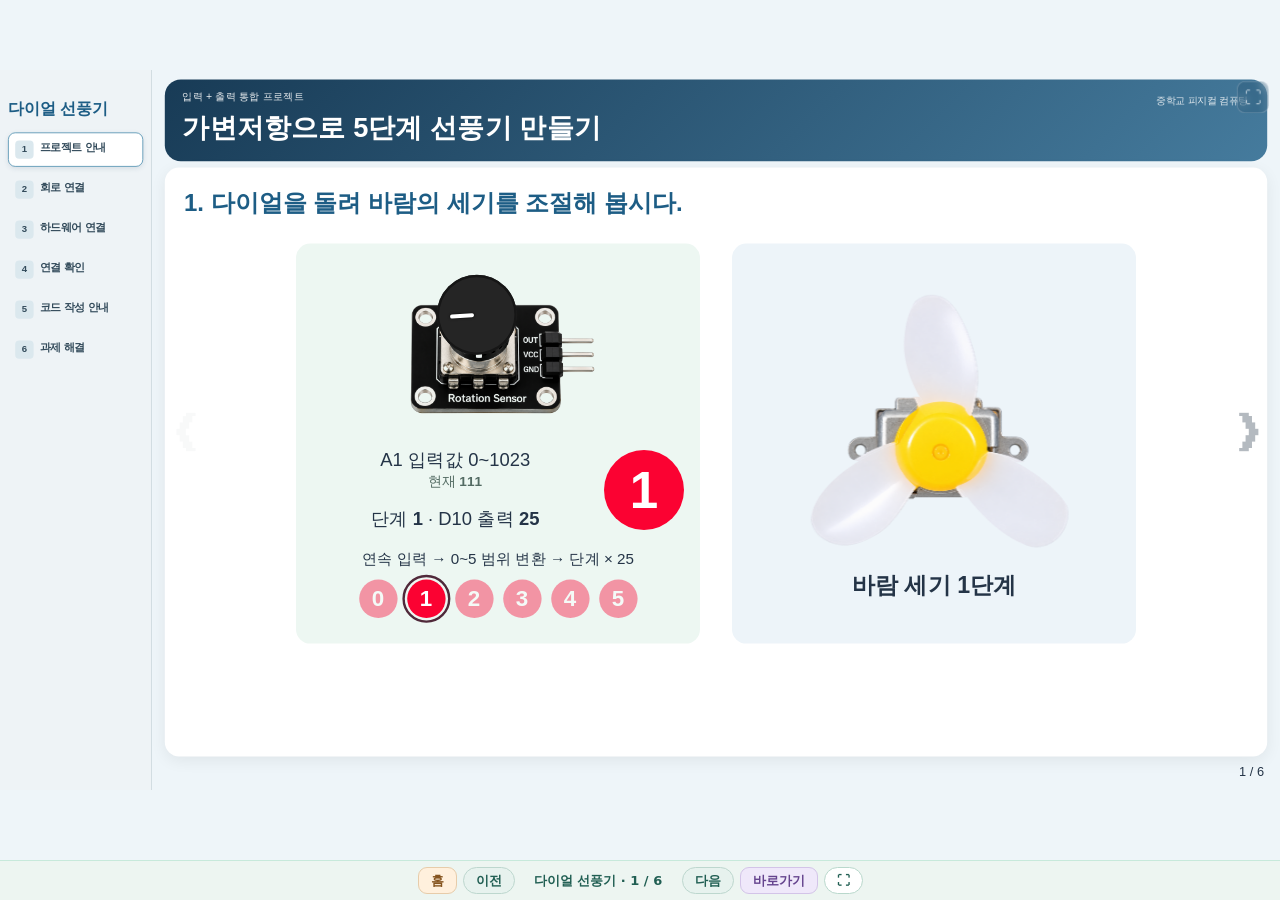
==== commit e100c702: "Publish final dial fan UI v1 with fixed task block sizes" ====
--- a/phycom/v1/middle/phyCom/projects/rotation-dc-motor/index.html
+++ b/phycom/v1/middle/phyCom/projects/rotation-dc-motor/index.html
@@ -1,12 +1,12 @@
 <!doctype html><html lang="ko"><head><meta charset="utf-8"><meta name="viewport" content="width=device-width,initial-scale=1,viewport-fit=cover"><title>가변저항으로 5단계 선풍기 만들기</title>
-<script src="page-numbers.js?v=20261015-guide-layout3"></script>
+<script src="page-numbers.js?v=20261014-number2"></script>
 <script src="../../common/js/module-navigation.js?v=20261009-fan-five2"></script><script src="../../common/js/stage-fit.js?v=20261009-fan-five2"></script>
-<link rel="stylesheet" href="../../common/css/slides.css?v=20261005-stage1"><link rel="stylesheet" href="../../common/css/hardware-connect.css?v=20261005-stage1"><link rel="stylesheet" href="../../common/css/motor-lesson.css?v=20261005-stage1"><link rel="stylesheet" href="../../common/css/stage-layout.css?v=20261009-final-stage3"><link rel="stylesheet" href="project.css?v=20261015-guide-layout3">
+<link rel="stylesheet" href="slides.css?v=20261005-stage1"><link rel="stylesheet" href="hardware-connect.css?v=20261005-stage1"><link rel="stylesheet" href="motor-lesson.css?v=20261005-stage1"><link rel="stylesheet" href="stage-layout.css?v=20261009-final-stage3"><link rel="stylesheet" href="project.css?v=20261015-task-fixed1">
 <style>.fan-project .project-circuit #projectCircuit{height:650px}.project-circuit #projectCircuit path[data-wire]{stroke-width:8}.project-circuit #projectCircuit .circuit-labels{font:800 26px Arial,sans-serif}.project-circuit #projectCircuit .circuit-labels text{paint-order:stroke;stroke:#fff;stroke-width:0}.project-circuit #projectCircuit{overflow:visible}</style></head><body class="phycom-lesson motor-lesson fan-project"><button id="fullscreenBtn" class="fullscreen-btn" aria-label="전체화면으로 보기">⛶</button>
 <aside class="slide-sidebar" id="slideSidebar"><h2>다이얼 선풍기</h2><div id="slideSidebarList"></div></aside>
 <main class="wrap"><header><span class="course-label">중학교 피지컬 컴퓨팅</span><span class="device-label">입력 + 출력 통합 프로젝트</span><div class="title-row"><h1>가변저항으로 5단계 선풍기 만들기</h1></div><h2 class="project-header-subtitle circuit-subtitle">2. 회로 연결</h2><h2 class="project-guide-subtitle guide-subtitle">5. 코드 작성 안내</h2></header>
 <section class="slide project-intro active" aria-label="1. 프로젝트 안내"><h2>다이얼을 돌려 바람의 세기를 조절해 봅시다.</h2><div class="intro-demo project-result fan-demo" id="introDemo"><div class="result-layout"><div class="dial-area"><div class="rotation-dial"><img src="../../assets/RotationSensor.png" alt="가변저항"><button id="intro-rotationDial" class="dial-knob" tabindex="-1" role="img" aria-label="가변저항 다이얼" aria-valuemin="0" aria-valuemax="1023" aria-valuenow="0"><span class="dial-pointer"></span></button></div><input id="intro-rotationInput" type="range" min="0" max="1023" value="0" step="1" aria-label="가변저항 다이얼"><div class="readouts"><div class="live-number"><b id="intro-liveNumber">0</b><span>숫자 버튼</span></div><p>A1 입력값 0~1023 <small>현재 <b id="intro-analogValue">0</b></small></p><p>단계 <b id="intro-liveStep">0</b> · D10 출력 <b id="intro-liveOutput">0</b></p></div><p class="conversion-note">연속 입력 → 0~5 범위 변환 → 단계 × 25</p><div class="demo-levels" aria-label="단계 0~5"><span data-level="0">0</span><span data-level="1">1</span><span data-level="2">2</span><span data-level="3">3</span><span data-level="4">4</span><span data-level="5">5</span></div></div><div class="fan-area"><svg class="dc-fan-view" viewBox="0 0 1344 1189"><defs><mask id="intro-project-housing" maskUnits="userSpaceOnUse" x="0" y="0" width="1344" height="1189"><path d="M 501 484 H 888 V 527 H 967 V 656 H 1004 Q 1103 652 1103 732 Q 1103 770 1050 770 H 995 V 923 H 405 V 766 H 350 Q 294 766 294 718 Q 294 667 345 658 H 414 V 534 H 501 Z" fill="white"/><path d="M 620 505 C 555 403 531 302 541 222 C 552 113 586 25 668 22 C 782 9 855 184 872 336 C 884 413 876 476 861 557 C 898 601 919 661 918 726 C 1037 757 1195 865 1254 962 C 1341 1113 1211 1172 1102 1143 C 974 1105 865 994 790 888 C 731 913 660 916 608 882 C 555 996 442 1096 328 1128 C 208 1160 104 1112 138 986 C 170 865 352 737 509 687 C 517 607 551 548 620 505 Z" fill="black"/></mask><clipPath id="intro-project-rotor"><path d="M 620 505 C 555 403 531 302 541 222 C 552 113 586 25 668 22 C 782 9 855 184 872 336 C 884 413 876 476 861 557 C 898 601 919 661 918 726 C 1037 757 1195 865 1254 962 C 1341 1113 1211 1172 1102 1143 C 974 1105 865 994 790 888 C 731 913 660 916 608 882 C 555 996 442 1096 328 1128 C 208 1160 104 1112 138 986 C 170 865 352 737 509 687 C 517 607 551 548 620 505 Z"></path></clipPath></defs><image class="motor-motion-base" mask="url(#intro-project-housing)" height="1189" href="../../assets/DCmotor_fan_top.png" width="1344"/><g class="motor-motion-fan"><image clip-path="url(#intro-project-rotor)" height="1189" href="../../assets/DCmotor_fan_top.png" width="1344"/></g></svg><strong id="intro-liveFan">정지</strong></div></div></div></section>
-<section class="slide project-circuit" aria-label="2. 회로 연결"><p class="project-cable-note" style="position:absolute;top:18px;right:26px;margin:0;font-size:16px;line-height:1.5;text-align:right">지정 준비물: MM 케이블 2개 · MF 케이블 3개<br>그림의 8개 연결에는 MM 2개 · MF 6개가 필요합니다.</p><svg id="projectCircuit" viewBox="0 0 1440 740" aria-label="세로 브레드보드와 왼쪽 두 모듈, 오른쪽 OrangeBoard 회로">
+<section class="slide project-circuit" aria-label="2. 회로 연결"><p class="project-cable-note" style="position:absolute;top:18px;right:26px;margin:0;font-size:16px;line-height:1.5;text-align:right">준비물: MM 케이블 5개 · MF 케이블 3개</p><svg id="projectCircuit" viewBox="0 0 1440 740" aria-label="세로 브레드보드와 왼쪽 두 모듈, 오른쪽 OrangeBoard 회로">
 <image href="../../assets/breadboard.png" width="640" height="426.667" transform="translate(1070 65) rotate(90)" opacity="0.62" aria-label="세로 브레드보드"/>
 <image href="../../assets/OrangeBoard.png" width="600" height="446.492" transform="translate(1400 85) rotate(90)" aria-label="OrangeBoard"/>
 <image href="../../assets/RotationSensor.png" x="0" y="135" width="385" height="256.666" aria-label="가변저항"/>
@@ -38,25 +38,24 @@
 <path data-circuit-stage="3" d="M 512.75 558.65 H 755 V 724 H 1405 V 407.55 H 1370.75" fill="none" stroke="white" stroke-width="9" stroke-linecap="round" stroke-linejoin="round" aria-hidden="true"/>
 <path data-circuit-stage="3" data-wire="S → D10" d="M 512.75 558.65 H 755 V 724 H 1405 V 407.55 H 1370.75" fill="none" stroke="#df8e15" stroke-width="5" stroke-linecap="round" stroke-linejoin="round"/>
 <g class="circuit-labels">
-<g data-circuit-stage="2" transform="translate(610 594)"><rect x="-66" y="-18" width="132" height="36" rx="7" fill="#e34848"/><text text-anchor="middle" y="9" fill="white">V → +</text></g><g data-circuit-stage="2" transform="translate(610 650)"><rect x="-66" y="-18" width="132" height="36" rx="7" fill="#39475a"/><text text-anchor="middle" y="9" fill="white">G → -</text></g><text x="35" y="125">가변저항</text><text x="35" y="475">DC모터</text>
-<g data-circuit-stage="2" transform="translate(550 248)"><rect x="-88" y="-18" width="176" height="36" rx="7" fill="#e34848"/><text text-anchor="middle" y="9" fill="white">VCC → +</text></g>
-<g data-circuit-stage="2" transform="translate(550 317)"><rect x="-88" y="-18" width="176" height="36" rx="7" fill="#39475a"/><text text-anchor="middle" y="9" fill="white">GND → -</text></g>
-<g data-circuit-stage="1" transform="translate(680 30)"><rect x="-78" y="-18" width="156" height="36" rx="7" fill="#e34848"/><text text-anchor="middle" y="9" fill="white">5V → +</text></g>
-<g data-circuit-stage="1" transform="translate(780 60)"><rect x="-88" y="-18" width="176" height="36" rx="7" fill="#39475a"/><text text-anchor="middle" y="9" fill="white">GND → −</text></g>
-<g data-circuit-stage="3" transform="translate(800 181.458)"><rect x="-100" y="-18" width="200" height="36" rx="7" fill="#2570db"/><text text-anchor="middle" y="9" fill="white">OUT → A1</text></g>
-<g data-circuit-stage="3" transform="translate(710 724)"><rect x="-95" y="-18" width="190" height="36" rx="7" fill="#df8e15"/><text text-anchor="middle" y="9" fill="white">S → D10</text></g></g></svg><p id="circuitProgress" class="circuit-progress"></p></section>
+<g data-circuit-stage="2" transform="translate(605 594)"><rect x="-85" y="-25" width="170" height="50" rx="9" fill="#e34848"/><text text-anchor="middle" y="12" fill="white">V → +</text></g><g data-circuit-stage="2" transform="translate(605 650)"><rect x="-85" y="-25" width="170" height="50" rx="9" fill="#39475a"/><text text-anchor="middle" y="12" fill="white">G → -</text></g><text x="35" y="125">가변저항</text><text x="35" y="475">DC모터</text>
+<g data-circuit-stage="2" transform="translate(510 248)"><rect x="-120" y="-25" width="240" height="50" rx="9" fill="#e34848"/><text text-anchor="middle" y="12" fill="white">VCC → +</text></g>
+<g data-circuit-stage="2" transform="translate(510 317)"><rect x="-120" y="-25" width="240" height="50" rx="9" fill="#39475a"/><text text-anchor="middle" y="12" fill="white">GND → -</text></g>
+<g data-circuit-stage="1" transform="translate(650 30)"><rect x="-105" y="-25" width="210" height="50" rx="9" fill="#e34848"/><text text-anchor="middle" y="12" fill="white">5V → +</text></g>
+<g data-circuit-stage="1" transform="translate(920 30)"><rect x="-120" y="-25" width="240" height="50" rx="9" fill="#39475a"/><text text-anchor="middle" y="12" fill="white">GND → −</text></g>
+<g data-circuit-stage="3" transform="translate(505 165)"><rect x="-135" y="-25" width="270" height="50" rx="9" fill="#2570db"/><text text-anchor="middle" y="12" fill="white">OUT → A1</text></g>
+<g data-circuit-stage="3" transform="translate(710 710)"><rect x="-125" y="-25" width="250" height="50" rx="9" fill="#df8e15"/><text text-anchor="middle" y="12" fill="white">S → D10</text></g></g></svg><p id="circuitProgress" class="circuit-progress"></p></section>
 <section class="slide entry-slide entry-page4-slide project-entry project-study" aria-label="4. 연결 확인"><div class="entry-workspace"><div class="entry-scene-tabs entry-code-toolbar"><button type="button" class="entry-scene-tab active">장면 1</button><button type="button" class="entry-scene-add" aria-label="장면 추가">＋</button><span class="entry-brand">entry</span><b class="entry-lesson-title">연결 확인</b><div class="entry-top-actions"><button class="entry-save-btn" id="studySave" disabled>저장하기</button><button class="entry-complete-btn" id="studyComplete" disabled>학습완료</button></div></div><aside class="entry-tabs"><div aria-label="시작" class="entry-tab" data-tab="start"><img alt="" class="entry-tab-image entry-tab-image-unselected" src="../../assets/tab01_start_unselected.png"/><img alt="" class="entry-tab-image entry-tab-image-selected" src="../../assets/tab01_start_selected.png"/></div><div aria-label="흐름" class="entry-tab" data-tab="flow"><img alt="" class="entry-tab-image entry-tab-image-unselected" src="../../assets/tab02_flow_unselected.png"/><img alt="" class="entry-tab-image entry-tab-image-selected" src="../../assets/tab02_flow_selected.png"/></div><div aria-label="생김새" class="entry-tab" data-tab="looks"><img alt="" class="entry-tab-image entry-tab-image-unselected" src="../../assets/tab04_looks_unselected.png"/><img alt="" class="entry-tab-image entry-tab-image-selected" src="../../assets/tab04_looks_selected.png"/></div><div aria-label="판단" class="entry-tab" data-tab="judge"><img alt="" class="entry-tab-image entry-tab-image-unselected" src="../../assets/tab07_control_unselected.png"/><img alt="" class="entry-tab-image entry-tab-image-selected" src="../../assets/tab07_control_selected.png"/></div><div aria-label="자료" class="entry-tab" data-tab="data"><img alt="" class="entry-tab-image entry-tab-image-unselected" src="../../assets/tab09_data_unselected.png"/><img alt="" class="entry-tab-image entry-tab-image-selected" src="../../assets/tab09_data_selected.png"/></div><div aria-label="하드웨어" class="entry-tab" data-tab="hardware"><img alt="" class="entry-tab-image entry-tab-image-unselected" src="../../assets/tab14_hardware_unselected.png"/><img alt="" class="entry-tab-image entry-tab-image-selected" src="../../assets/tab14_hardware_selected.png"/></div><div class="entry-tab" data-tab="math" aria-label="계산"><img class="entry-tab-image entry-tab-image-unselected" src="../../assets/tab08_math_unselected.png" alt=""><img class="entry-tab-image entry-tab-image-selected" src="../../assets/tab08_math_selected.png" alt=""></div></aside><div class="entry-stage"><div class="entry-object-info"><span class="entrybot-thumb"><img src="../../assets/entrybot.png" alt="엔트리봇"></span><strong>엔트리봇</strong><span class="entry-code-page-label">연결 확인</span></div><p class="project-progress" id="studyProgress"></p><div class="entry-program motor-program project-code" id="studyCode"><div class="entry-block start-block" data-entry-step="1" data-tab="start"><span class="play-dot">▶</span><b>시작하기 버튼을 클릭했을 때</b></div><div class="entry-block hardware-block" data-entry-step="2" data-tab="hardware"><b>디지털</b><span class="field">13<span class="select-arrow">▼</span></span><b>번 핀</b><span class="field">켜기<span class="select-arrow">▼</span></span><button type="button" class="entry-run-btn" id="studyPinRun" aria-label="실행">▶</button></div><div class="study-motor-code" id="studyMotorCode" hidden><div class="entry-block repeat-block" data-entry-step="8" data-tab="flow"><b>계속 반복하기</b><button type="button" class="entry-loop-run-btn" id="studyMotorRun" aria-label="실행">▶</button></div><div class="repeat-body" data-repeat-body><div class="entry-block hardware-block" data-entry-step="10" data-tab="hardware"><b>디지털</b><span class="field">10<span class="select-arrow">▼</span></span><b>번 핀</b><span class="field">켜기<span class="select-arrow">▼</span></span></div></div></div><div id="studyA1Set"><div class="entry-block repeat-block" data-entry-step="3" data-tab="flow"><b>계속 반복하기</b><button type="button" class="entry-loop-run-btn" id="studyLoopRun" aria-label="실행">▶</button></div><div class="repeat-body" data-repeat-body><div id="studySayBlock" class="entry-block looks-block" data-entry-step="4" data-tab="looks"><span id="studySaySlot"><span class="field study-greeting">안녕!</span></span><b>을 말하기</b></div></div></div><div class="project-palette" id="studyPalette" hidden><span id="studySensor" class="project-map hardware-block">아날로그 <span class="field">A1<span class="select-arrow">▼</span></span> 센서의 입력값</span></div></div></div></div><div class="motor-result" id="studyPinModal" role="dialog" aria-label="13번 핀 실행 결과" hidden><button class="entry-result-close" data-study-close aria-label="실행결과 닫기">×</button><div class="pin13-board-view"><img src="../../assets/OrangeBoard.png" alt="13번 핀이 켜진 오렌지보드"><span class="pin13-led-glow" aria-hidden="true"></span><span class="pin13-led-dot" aria-hidden="true"></span></div></div><div class="project-result study-result" id="studyResult" role="dialog" aria-label="연결 확인 실행결과" hidden><button class="entry-result-close" data-study-close aria-label="실행결과 닫기">×</button><h2>가변저항 입력 확인</h2><div class="result-layout"><div class="study-input-panel"><h3 class="study-panel-title">가변저항 입력 확인</h3><div class="dial-area"><div class="rotation-dial"><img src="../../assets/RotationSensor.png" alt="가변저항"><button id="studyDial" class="dial-knob" aria-label="가변저항 다이얼" aria-valuemin="0" aria-valuemax="1023" aria-valuenow="0"><span class="dial-pointer"></span></button></div><input id="studyInput" type="range" min="0" max="1023" step="1" value="0" aria-label="A1 입력값"><p>A1 입력값 0~1023</p></div><div class="study-entrybot"><output id="studySpeech" class="study-speech">0</output><img src="../../assets/entrybot.png" alt="엔트리봇"></div></div></div></div><div class="project-result study-result" id="studyMotorResult" role="dialog" aria-label="D10 모터 실행결과" hidden><button class="entry-result-close" data-study-close aria-label="실행결과 닫기">×</button><h2>DC모터 출력 확인</h2><p id="studyMotorStatus"></p><div class="fan-area" id="studyFan"><h3 class="study-panel-title">D10 켜기</h3></div></div></section>
 <section class="slide project-guide" aria-label="5. 코드 작성 안내">
-<div class="guide-topline"><p><b>1. 오브젝트:</b> 숫자버튼</p><p class="guide-shape-order"><b>4. 숫자 0을 맨 위로 이동</b></p></div>
+<div class="guide-topline"><p><b>1. 오브젝트:</b> 숫자버튼</p><div id="guideNumberObject" aria-label="숫자버튼 오브젝트 모양"></div><p class="guide-shape-order"><b>숫자 0을 맨 위로 이동</b></p></div>
 <div class="guide-variable-input"><div class="guide-variable-row"><b>2. 변수</b><div id="guideVariable" class="project-code"></div></div><p><b>3. 입력 :</b> 가변저항을 <strong>A1</strong>에 연결</p></div>
-<div id="guideNumberObject" aria-label="숫자버튼 오브젝트 모양"></div>
-<p class="guide-conversion-note"><b>입력값 처리:</b> 센서값을 <strong>0~5단계</strong>로 변환하여 <strong>단계</strong> 변수에 저장</p>
-<div id="guideInputHint" class="project-code guide-hint" hidden></div>
-<p class="guide-output-condition"><b>5. DC모터 출력값</b></p>
-<div class="guide-output-row"><div class="output-table"><b>단계</b><span>0</span><span>1</span><span>2</span><span>3</span><span>4</span><span>5</span><b>D10 출력</b><span>0</span><span>25</span><span>50</span><span>75</span><span>100</span><span>125</span></div><div id="guideOutputHint" class="project-code guide-hint"></div></div>
+<p class="guide-conversion-note"><b>4. 입력값 처리:</b> 센서값을 <strong>0~5단계</strong>로 변환하여 <strong>단계</strong> 변수에 저장</p>
+<div class="guide-input-slot"><div id="guideInputHint" class="project-code guide-hint" hidden></div></div>
+<p class="guide-output-condition"><b>5. DC모터 출력값</b><span id="guideOutputEquation" hidden> = 단계값 × 25</span></p>
+<div class="guide-output-row"><div class="output-table"><b>단계</b><span>0</span><span>1</span><span>2</span><span>3</span><span>4</span><span>5</span><b>D10 출력</b><span>0</span><span>25</span><span>50</span><span>75</span><span>100</span><span>125</span></div><div class="guide-output-slot"><div id="guideOutputHint" class="project-code guide-hint" hidden></div></div></div>
 </section>
-<section class="slide entry-slide entry-page4-slide project-entry" aria-label="6. 과제 해결"><div class="entry-workspace"><div class="entry-scene-tabs entry-code-toolbar"><button type="button" class="entry-scene-tab active">장면 1</button><button type="button" class="entry-scene-add" aria-label="장면 추가">＋</button><span class="entry-brand">entry</span><b class="entry-lesson-title">과제 해결</b><div class="entry-top-actions"><button class="entry-save-btn" id="projectSave" disabled>저장하기</button><button class="entry-complete-btn" id="projectComplete" disabled>과제제출</button></div></div><aside class="entry-tabs"><div aria-label="시작" class="entry-tab" data-tab="start"><img alt="" class="entry-tab-image entry-tab-image-unselected" src="../../assets/tab01_start_unselected.png"/><img alt="" class="entry-tab-image entry-tab-image-selected" src="../../assets/tab01_start_selected.png"/></div><div aria-label="흐름" class="entry-tab" data-tab="flow"><img alt="" class="entry-tab-image entry-tab-image-unselected" src="../../assets/tab02_flow_unselected.png"/><img alt="" class="entry-tab-image entry-tab-image-selected" src="../../assets/tab02_flow_selected.png"/></div><div aria-label="생김새" class="entry-tab" data-tab="looks"><img alt="" class="entry-tab-image entry-tab-image-unselected" src="../../assets/tab04_looks_unselected.png"/><img alt="" class="entry-tab-image entry-tab-image-selected" src="../../assets/tab04_looks_selected.png"/></div><div aria-label="판단" class="entry-tab" data-tab="judge"><img alt="" class="entry-tab-image entry-tab-image-unselected" src="../../assets/tab07_control_unselected.png"/><img alt="" class="entry-tab-image entry-tab-image-selected" src="../../assets/tab07_control_selected.png"/></div><div aria-label="자료" class="entry-tab" data-tab="data"><img alt="" class="entry-tab-image entry-tab-image-unselected" src="../../assets/tab09_data_unselected.png"/><img alt="" class="entry-tab-image entry-tab-image-selected" src="../../assets/tab09_data_selected.png"/></div><div aria-label="하드웨어" class="entry-tab" data-tab="hardware"><img alt="" class="entry-tab-image entry-tab-image-unselected" src="../../assets/tab14_hardware_unselected.png"/><img alt="" class="entry-tab-image entry-tab-image-selected" src="../../assets/tab14_hardware_selected.png"/></div><div class="entry-tab" data-tab="math" aria-label="계산"><img class="entry-tab-image entry-tab-image-unselected" src="../../assets/tab08_math_unselected.png" alt=""><img class="entry-tab-image entry-tab-image-selected" src="../../assets/tab08_math_selected.png" alt=""></div></aside><div class="entry-stage"><div class="entry-object-info"><strong>숫자 버튼 · 변수: 단계</strong><span class="entry-code-page-label">과제 해결</span></div><p class="project-progress" id="projectProgress"></p><div class="entry-program motor-program project-code" id="projectCode"><div class="entry-block start-block" data-entry-step="1" data-tab="start"><span class="play-dot">▶</span><b>시작하기 버튼을 클릭했을 때</b></div><div class="entry-block hardware-block" data-entry-step="2" data-tab="hardware"><b>디지털</b><span class="field">13<span class="select-arrow">▼</span></span><b>번 핀</b><span class="field">켜기<span class="select-arrow">▼</span></span><button type="button" class="entry-run-btn" id="projectPinRun" aria-label="실행">▶</button></div><div class="entry-block data-block" data-entry-step="3" data-tab="data"><span class="field">단계<span class="select-arrow">▼</span></span><b>를</b><span class="number-field">0</span><b>(으)로 정하기</b></div><div class="entry-block repeat-block" data-entry-step="4" data-tab="flow"><b>계속 반복하기</b><button type="button" class="entry-loop-run-btn" id="projectLoopRun" aria-label="실행">▶</button></div><div class="repeat-body" id="projectLoop" data-repeat-body><div class="entry-block data-block" data-entry-step="6" data-tab="data"><span class="field">단계<span class="select-arrow">▼</span></span><b>를</b><span id="taskMapSlot"></span><b>(으)로 정하기</b></div><div class="entry-block looks-block" data-entry-step="8" data-tab="looks"><span id="taskShape"><span class="field">단계1<span class="select-arrow">▼</span></span></span><b>모양으로 바꾸기</b></div><div class="entry-block hardware-block" data-entry-step="11" data-tab="hardware"><b>디지털</b><span class="field">10<span class="select-arrow">▼</span></span><b>번 핀을</b><span id="taskOutput"><span class="number-field">255</span></span><b>(으)로 정하기</b></div></div><div class="project-palette" id="taskPalette" hidden><span id="taskMap" class="project-map hardware-block">아날로그 <span class="field">A1<span class="select-arrow">▼</span></span>번 센서의 입력값 <span class="number-field">0</span>~<span class="number-field">1023</span>에서 <span class="number-field">0</span>~<span class="number-field" id="taskMapMax">100</span>로 바꾼 값</span><span id="taskShapeValue" class="project-variable"><span class="field">단계<span class="select-arrow">▼</span></span> 값</span><span id="taskShapeSum" class="project-product"><span id="taskShapeOperand"></span><b>+</b><span class="number-field">1</span></span><span id="taskProduct" class="project-product"><span id="taskFactor"><span class="number-field">10</span></span><b>×</b><span class="number-field" id="taskMultiplier">10</span></span><span id="taskFactorValue" class="project-variable"><span class="field">단계<span class="select-arrow">▼</span></span> 값</span></div></div><div class="project-number"><b id="projectNumber">0</b><span>숫자 버튼</span></div></div></div><div class="motor-result" id="pin13Modal" role="dialog" aria-label="13번 핀 실행 결과" hidden><button class="entry-result-close" id="pin13Close" aria-label="실행 결과 닫기">×</button><div class="pin13-board-view"><img src="../../assets/OrangeBoard.png" alt="13번 핀이 켜진 오렌지보드"><span class="pin13-led-glow" aria-hidden="true"></span><span class="pin13-led-dot" aria-hidden="true"></span></div></div><div id="projectResult" class="project-result fan-demo" role="dialog" aria-label="5단계 선풍기 실행결과" hidden><button id="projectResultClose" class="entry-result-close" aria-label="실행결과 닫기">×</button><h2>다이얼을 돌려 바람의 세기를 조절해 봅시다.</h2></div></section>
+<section class="slide entry-slide entry-page4-slide project-entry" aria-label="6. 과제 해결"><div class="entry-workspace"><div class="entry-scene-tabs entry-code-toolbar"><button type="button" class="entry-scene-tab active">장면 1</button><button type="button" class="entry-scene-add" aria-label="장면 추가">＋</button><span class="entry-brand">entry</span><b class="entry-lesson-title">과제 해결</b><div class="entry-top-actions"><button class="entry-save-btn" id="projectSave" disabled>저장하기</button><button class="entry-complete-btn" id="projectComplete" disabled>과제제출</button></div></div><aside class="entry-tabs"><div aria-label="시작" class="entry-tab" data-tab="start"><img alt="" class="entry-tab-image entry-tab-image-unselected" src="../../assets/tab01_start_unselected.png"/><img alt="" class="entry-tab-image entry-tab-image-selected" src="../../assets/tab01_start_selected.png"/></div><div aria-label="흐름" class="entry-tab" data-tab="flow"><img alt="" class="entry-tab-image entry-tab-image-unselected" src="../../assets/tab02_flow_unselected.png"/><img alt="" class="entry-tab-image entry-tab-image-selected" src="../../assets/tab02_flow_selected.png"/></div><div aria-label="생김새" class="entry-tab" data-tab="looks"><img alt="" class="entry-tab-image entry-tab-image-unselected" src="../../assets/tab04_looks_unselected.png"/><img alt="" class="entry-tab-image entry-tab-image-selected" src="../../assets/tab04_looks_selected.png"/></div><div aria-label="판단" class="entry-tab" data-tab="judge"><img alt="" class="entry-tab-image entry-tab-image-unselected" src="../../assets/tab07_control_unselected.png"/><img alt="" class="entry-tab-image entry-tab-image-selected" src="../../assets/tab07_control_selected.png"/></div><div aria-label="자료" class="entry-tab" data-tab="data"><img alt="" class="entry-tab-image entry-tab-image-unselected" src="../../assets/tab09_data_unselected.png"/><img alt="" class="entry-tab-image entry-tab-image-selected" src="../../assets/tab09_data_selected.png"/></div><div aria-label="하드웨어" class="entry-tab" data-tab="hardware"><img alt="" class="entry-tab-image entry-tab-image-unselected" src="../../assets/tab14_hardware_unselected.png"/><img alt="" class="entry-tab-image entry-tab-image-selected" src="../../assets/tab14_hardware_selected.png"/></div><div class="entry-tab" data-tab="math" aria-label="계산"><img class="entry-tab-image entry-tab-image-unselected" src="../../assets/tab08_math_unselected.png" alt=""><img class="entry-tab-image entry-tab-image-selected" src="../../assets/tab08_math_selected.png" alt=""></div></aside><div class="entry-stage"><div class="entry-object-info"><strong>숫자 버튼 · 변수: 단계</strong><span class="entry-code-page-label">과제 해결</span></div><p class="project-progress" id="projectProgress"></p><div class="entry-program motor-program project-code" id="projectCode"><div class="entry-block start-block" data-entry-step="1" data-tab="start"><span class="play-dot">▶</span><b>시작하기 버튼을 클릭했을 때</b></div><div class="entry-block hardware-block" data-entry-step="2" data-tab="hardware"><b>디지털</b><span class="field">13<span class="select-arrow">▼</span></span><b>번 핀</b><span class="field">켜기<span class="select-arrow">▼</span></span><button type="button" class="entry-run-btn" id="projectPinRun" aria-label="실행">▶</button></div><div class="entry-block repeat-block" data-entry-step="4" data-tab="flow"><b>계속 반복하기</b><button type="button" class="entry-loop-run-btn" id="projectLoopRun" aria-label="실행">▶</button></div><div class="repeat-body" id="projectLoop" data-repeat-body><div class="entry-block data-block" data-entry-step="6" data-tab="data"><span class="field">단계<span class="select-arrow">▼</span></span><b>를</b><span id="taskMapSlot"></span><b>(으)로 정하기</b></div><div class="entry-block looks-block" data-entry-step="8" data-tab="looks"><span id="taskShape"><span class="field">단계1<span class="select-arrow">▼</span></span></span><b>모양으로 바꾸기</b></div><div class="entry-block hardware-block" data-entry-step="11" data-tab="hardware"><b>디지털</b><span class="field">10<span class="select-arrow">▼</span></span><b>번 핀을</b><span id="taskOutput"><span class="number-field">255</span></span><b>(으)로 정하기</b></div></div><div class="project-palette" id="taskPalette" hidden><span id="taskMap" class="project-map hardware-block">아날로그 <span class="field">A1<span class="select-arrow">▼</span></span>번 센서의 입력값 <span class="number-field">0</span>~<span class="number-field">1023</span>에서 <span class="number-field">0</span>~<span class="number-field" id="taskMapMax">100</span>로 바꾼 값</span><span id="taskShapeValue" class="project-variable"><span class="field">단계<span class="select-arrow">▼</span></span> 값</span><span id="taskShapeSum" class="project-product"><span id="taskShapeOperand"></span><b>+</b><span class="number-field">1</span></span><span id="taskProduct" class="project-product"><span id="taskFactor"><span class="number-field">10</span></span><b>×</b><span class="number-field" id="taskMultiplier">10</span></span><span id="taskFactorValue" class="project-variable"><span class="field">단계<span class="select-arrow">▼</span></span> 값</span></div></div><div class="project-number"><b id="projectNumber">0</b><span>숫자 버튼</span></div></div></div><div class="motor-result" id="pin13Modal" role="dialog" aria-label="13번 핀 실행 결과" hidden><button class="entry-result-close" id="pin13Close" aria-label="실행 결과 닫기">×</button><div class="pin13-board-view"><img src="../../assets/OrangeBoard.png" alt="13번 핀이 켜진 오렌지보드"><span class="pin13-led-glow" aria-hidden="true"></span><span class="pin13-led-dot" aria-hidden="true"></span></div></div><div id="projectResult" class="project-result fan-demo" role="dialog" aria-label="5단계 선풍기 실행결과" hidden><button id="projectResultClose" class="entry-result-close" aria-label="실행결과 닫기">×</button><h2>다이얼을 돌려 바람의 세기를 조절해 봅시다.</h2></div></section>
 <div class="slide-nav"><button id="prev" aria-label="이전 슬라이드">❮</button><button id="next" aria-label="다음 슬라이드">❯</button></div><div id="slides">1 / 6</div></main>
-<script src="../../common/js/lesson-ui.js?v=20261014-sidebar-number1"></script><script src="project.js?v=20261015-guide-layout3"></script><script src="hardware-connect.js?v=20261015-order-shape1"></script></body></html>
+<script src="lesson-ui.js?v=20261014-sidebar-number1"></script><script src="project.js?v=20261015-task-fixed1"></script><script src="hardware-connect.js?v=20261015-order-shape1"></script></body></html>
 
 
--- a/phycom/v1/middle/phyCom/projects/rotation-dc-motor/slides.css
+++ b/phycom/v1/middle/phyCom/projects/rotation-dc-motor/slides.css
@@ -0,0 +1,3226 @@
+
+* {
+  box-sizing:border-box}
+
+body{
+  font-family:Arial,"Noto Sans KR",sans-serif;
+  background:#eef5f9;
+  color:#243447}
+header{position:relative;padding:22px 28px;color:#fff;background:linear-gradient(135deg,#183b56,#457b9d);border-radius:20px}
+.course-label{position:absolute;top:18px;right:24px;font-size:.78rem;opacity:.82}
+.fullscreen-btn{position:fixed;top:14px;right:14px;z-index:30;width:40px;height:40px;border:1px solid rgba(255,255,255,.35);border-radius:10px;background:rgba(24,59,86,.28);color:#fff;font-size:21px;line-height:1;cursor:pointer;backdrop-filter:blur(5px);opacity:.65}
+.fullscreen-btn:hover{opacity:1}
+.device-label{display:block;margin-bottom:2px;font-size:.82rem;opacity:.9}
+.title-row{display:flex;align-items:baseline;gap:18px;flex-wrap:wrap}
+body.phycom-lesson:not(.after-intro) .title-row{flex-wrap:nowrap;align-items:center}
+body.phycom-lesson:not(.after-intro) .title-row h1{flex:none}
+body.phycom-lesson:not(.after-intro) .title-desc{flex:1;min-width:0}
+body.phycom-lesson:not(.after-intro) .slide-subtitle{display:none}
+
+h1{margin:6px 0;font-size:clamp(2rem,80px,3rem)}
+
+.title-desc{position:relative;font-size:clamp(.88rem,24px,1.05rem);font-weight:500;opacity:.96;line-height:1.45}
+.title-desc .diode-word{color:#ffd86b}
+h2 {
+  color:#1d5d85}
+
+.slide{
+  display:none;
+  padding:30px;
+  background:#fff;
+  border-radius:18px;
+  box-shadow:0 5px 20px #0001}
+.slide.active {
+  display:block}
+.lead {
+  padding:18px;
+  background:#fff3c4;
+  border-left:6px solid #f28c28;
+  border-radius:10px;
+  font-size:1.2rem;
+  font-weight:bold}
+.cards {
+  display:grid;
+  grid-template-columns:repeat(auto-fit,minmax(200px,1fr));
+  gap:14px;
+  margin-top:22px}
+.card {
+  padding:18px;
+  background:#eaf5ff;
+  border-radius:12px}
+.card h3 {
+  margin-top:0;
+  color:#28709f}
+.device-intro {
+  margin-top:22px;
+  padding:20px;
+  background:#fffaf0;
+  border:1px solid #f0d58a;
+  border-radius:14px}
+.device-intro h3 {
+  margin-top:0;
+  color:#9a5a00}
+.definition {
+  margin-top:18px;
+  padding:18px;
+  background:#f4f9ff;
+  border-radius:14px}
+.definition p {
+  margin:8px 0;
+  line-height:1.65}
+.examples {
+  margin-top:18px;
+  display:grid;
+  grid-template-columns:repeat(auto-fit,minmax(180px,1fr));
+  gap:12px}
+.example {
+  padding:15px;
+  border:1px solid #d9e6ef;
+  border-radius:12px;
+  background:#fff}
+.example strong {
+  display:block;
+  color:#1d5d85;
+  margin-bottom:6px}
+.flow {
+  display:flex;
+  justify-content:center;
+  align-items:center;
+  gap:12px;
+  flex-wrap:wrap;
+  margin:35px 0}
+.flow div {
+  padding:16px 20px;
+  border:3px solid #72a9cf;
+  border-radius:13px;
+  background:#eef8ff;
+  font-weight:bold}
+.flow b {
+  font-size:2rem;
+  color:#f28c28}
+.circuit-demo{position:relative;height:390px;margin-top:8px;overflow:hidden;background:linear-gradient(#f2f5f7 1px,transparent 1px),linear-gradient(90deg,#f2f5f7 1px,transparent 1px);background-size:20px 20px;border-radius:14px}
+.circuit-demo .circuit-component{position:absolute;user-select:none;z-index:2}
+.circuit-demo .component-image{display:block;width:100%;height:100%;object-fit:contain;pointer-events:none;-webkit-user-drag:none}
+.circuit-demo .pin-layer{position:absolute;inset:0;pointer-events:none}
+
+.circuit-demo .module-component{left:3%;top:30%;width:288px;max-width:300px;max-height:405px}
+.circuit-demo .board-component{left:35%;top:12%;width:60%}
+.circuit-demo .pin{position:absolute;width:1px;height:1px;transform:translate(-50%,-50%);pointer-events:none;opacity:0}
+#wireLayer{position:absolute;inset:0;width:100%;height:100%;z-index:5;pointer-events:none}
+#wireLayer .wire{fill:none;stroke-width:calc(5px * var(--circuit-scale,1));stroke-linecap:round;stroke-linejoin:round}
+#wireLabelLayer{position:absolute;inset:0;pointer-events:none;z-index:15}
+.wire-label{position:absolute;transform:translate(-50%,-50%);padding:calc(10px * var(--circuit-scale,1)) calc(16px * var(--circuit-scale,1));border-radius:calc(9px * var(--circuit-scale,1));font-size:calc(18px * var(--circuit-scale,1));font-weight:700;line-height:1;white-space:nowrap;pointer-events:none;box-shadow:0 2px 6px rgba(0,0,0,.30)}
+.pins {
+  width:100%;
+  border-collapse:collapse;
+  margin-top:20px}
+.pins th,.pins td {
+  padding:12px;
+  border-bottom:1px solid #dce6ed;
+  text-align:left}
+.pins th {
+  background:#457b9d;
+  color:white}
+.circuit {
+  position:relative;
+  height:240px;
+  margin:24px 0;
+  border:2px dashed #a7c7dc;
+  border-radius:16px;
+  background:#f8fcff}
+.board,.module {
+  position:absolute;
+  top:85px;
+  padding:20px 10px;
+  border-radius:12px;
+  color:#fff;
+  text-align:center;
+  font-weight:bold}
+.board {
+  left:8%;
+  width:200px;
+  background:#277da1}
+.module {
+  right:8%;
+  width:170px;
+  background:#f28c28}
+.wire {
+  position:absolute;
+  left:28%;
+  top:110px;
+  width:44%;
+  height:5px;
+  background:#f28c28;
+  transform-origin:left;
+  animation:draw 1.3s both}
+.wire:nth-of-type(2) {
+  top:130px;
+  background:#d93838;
+  animation-delay:.5s}
+.wire:nth-of-type(3) {
+  top:150px;
+  background:#333;
+  animation-delay:1s}
+@keyframes draw {
+  from {
+  transform:scaleX(0)}
+to {
+  transform:scaleX(1)}}
+.code {
+  display:grid;
+  grid-template-columns:1fr 1fr;
+  gap:18px}
+.blocks,.explain {
+  padding:18px;
+  border-radius:12px}
+.blocks {
+  background:#f5f6fa}
+.explain {
+  background:#fff8e8}
+.block {
+  display:none;
+  padding:12px 18px;
+  margin:8px 0;
+  width:max-content;
+  color:#fff;
+  font-weight:bold}
+.block.show {
+  display:block}
+.start {
+  background:#f3a12f;
+  border-radius:15px 15px 5px 5px}
+.event {
+  background:#d65a9c}
+.wait {
+  background:#249e9e}
+.action {
+  background:#42a447}
+.video {
+  margin-top:18px;
+  padding:22px;
+  text-align:center;
+  border:2px dashed #b9c4cc;
+  border-radius:10px;
+  color:#68737d}
+.nav {
+  text-align:center;
+  margin-top:20px}
+.nav button{padding:11px 18px;margin:3px;border:0;border-radius:8px;background:#457b9d;color:#fff;cursor:pointer}
+.nav button:disabled{opacity:.4}
+
+.slide-nav{pointer-events:none;z-index:15}
+.slide-nav button{position:absolute;top:50%;transform:translateY(-50%);width:54px;height:90px;padding:0;border:0;background:transparent;color:rgba(36,52,71,.34);font-size:64px;font-family:Arial,sans-serif;font-weight:200;line-height:1;cursor:pointer;pointer-events:auto;transition:color .15s,transform .15s}
+.slide-nav button:hover{color:rgba(36,52,71,.68);transform:translateY(-50%) scale(1.08)}
+.slide-nav button:disabled{opacity:.08;cursor:default}
+.count {
+  text-align:center;
+  color:#607080;
+  margin-top:8px}
+.led-name {
+  color:#e63946;
+  font-weight:800;
+}
+.concept-grid{display:grid;grid-template-columns:46% 54%;gap:22px;align-items:start;margin-top:8px}
+.concept-image{min-width:0}
+.diode-anchor{position:relative;display:inline-block}
+.diode-bubble{position:absolute;left:0;bottom:calc(100% + 7px);transform:none;display:block;width:max-content;max-width:360px;padding:5px 8px;color:#655b70;background:#faf8fc;border:1.5px dashed #c9bdd5;border-radius:9px;font-size:.78rem;font-weight:500;line-height:1.3;white-space:nowrap;z-index:5}
+.diode-bubble::before{content:"";position:absolute;left:3.15em;top:100%;width:1.5px;height:7px;background:#d8c7e6;transform:translateX(-50%)}
+.diode-bubble::after{content:"";position:absolute;left:3.15em;top:calc(100% + 4px);border:4px solid transparent;border-top-color:#d8c7e6;transform:translateX(-50%)}
+.usage-grid{display:grid;grid-template-columns:repeat(2,1fr);gap:10px;padding:12px;background:#f8fbfd;border:1px solid #dce8ef;border-radius:16px}
+.usage-item {
+  padding:10px;
+  border:1px solid #d9e6ef;
+  border-radius:12px;
+  background:#fff;
+  text-align:center;
+}
+.usage-item svg {
+  width:100%;
+  height:68px;
+  display:block;
+  margin:auto;
+}
+.usage-item strong {
+  display:block;
+  margin-top:5px;
+  color:#1d5d85;
+  font-size:.95rem;
+}
+.usage-item span {
+  display:block;
+  margin-top:3px;
+  font-size:.78rem;
+  line-height:1.35;
+}
+.module-photo{display:block;width:100%;height:330px;object-fit:contain;object-position:left top;margin:0}
+.diode-word {
+  color:#6a4c93;
+  font-weight:800;
+}
+
+.edit-panel{
+  position:fixed;
+  z-index:20;
+  top:12px;
+  right:12px;
+  width:min(330px,calc(1600px - 24px));
+  max-height:calc(900px - 24px);
+  overflow:auto;
+  padding:16px;
+  color:#243447;
+  background:#fff;
+  border:2px solid #457b9d;
+  border-radius:14px;
+  box-shadow:0 8px 28px #0003;
+  font-size:.9rem;
+}
+.edit-panel h3 {
+  margin:0 0 8px;
+  color:#1d5d85;
+}
+.edit-panel label {
+  display:block;
+  margin:10px 0 4px;
+  font-weight:bold;
+}
+.edit-panel input[type="color"],
+.edit-panel input[type="range"] {
+  width:100%;
+}
+.edit-panel .edit-actions {
+  display:flex;
+  flex-wrap:wrap;
+  gap:6px;
+  margin-top:12px;
+}
+.edit-panel button {
+  padding:8px 10px;
+  border:0;
+  border-radius:7px;
+  color:#fff;
+  background:#457b9d;
+  cursor:pointer;
+}
+.edit-panel .hint {
+  margin:8px 0 0;
+  color:#607080;
+  font-size:.78rem;
+  line-height:1.4;
+}
+
+/* Slide 1 */
+.slide:first-of-type.active .concept-grid{height:100%;grid-template-columns:52% 48%;gap:2px;align-items:stretch}
+.slide:first-of-type.active .concept-image{display:flex;align-items:center;justify-content:flex-start;min-height:0}
+.slide:first-of-type.active .module-photo{width:100%;height:100%;max-height:none;object-fit:contain;object-position:left center;transform:translateX(-5%) scale(1.08);transform-origin:left center}
+.slide:first-of-type.active .concept-uses{height:100%;min-height:0;display:flex;align-items:stretch;justify-content:flex-end}
+.slide:first-of-type.active .usage-grid{width:92%;height:100%;padding:1px;gap:2px;align-self:stretch}
+.slide:first-of-type.active .usage-item{padding:1px;min-height:0;display:flex;flex-direction:column;justify-content:center}
+.slide:first-of-type.active .usage-item svg{width:100%;height:calc(100% - 2.35rem);min-height:110px;max-height:none;margin:0 auto}
+.slide:first-of-type.active .usage-item strong,.slide:first-of-type.active .usage-item span{margin-top:1px}
+
+/* Slide 2: scale the complete circuit as one fixed-ratio composition. */
+#workspace.circuit-demo{width:100%;height:auto;aspect-ratio:724/390;max-height:100%;margin:8px auto 0}
+
+.entry-workspace{display:grid;grid-template-columns:96px 1fr;border:1px solid #cfe1ee;border-radius:14px;overflow:hidden;background:#f7fcff}
+.entry-tabs{background:#edf7fb;border-right:1px solid #c7dde9;display:flex;flex-direction:column}
+.entry-tab{height:86px;display:flex;flex-direction:column;align-items:center;justify-content:center;gap:4px;border-bottom:1px solid #c7dde9;font-size:22px;font-weight:800;color:#44525c;transition:.2s}
+.entry-tab span{font-size:16px}.entry-tab.start-tab.active-tab{color:#fff}.entry-tab.hardware-tab.active-tab{color:#fff}.entry-tab.flow-tab.active-tab{color:#fff}
+.entry-stage{position:relative;padding:28px 34px;background-image:radial-gradient(#c9e7f4 1.1px,transparent 1.1px);background-size:10px 10px;overflow:hidden}
+.entry-program{width:min(660px,72%);position:relative}
+.entry-block{display:none;min-height:58px;align-items:center;gap:13px;padding:8px 20px;color:#fff;font-size:23px;font-weight:800;border-radius:0 28px 28px 0;box-shadow:inset 0 -3px rgba(0,0,0,.12);margin-bottom:5px;animation:entryIn .28s ease-out}.start-block{background:#00b52b;border-radius:30px;min-height:64px}.hardware-block{background:#00aaa8}.repeat-block,.wait-block{background:#20b5dd}.repeat-block{width:58%;border-radius:0 28px 28px 0}.repeat-body{margin-left:30px;border-left:12px solid #20b5dd;padding-left:0}.repeat-body .entry-block{margin-left:0}
+.play-dot{width:48px;height:48px;border-radius:50%;background:#fff;color:#00b52b;display:inline-flex;align-items:center;justify-content:center;font-size:25px}
+.field{background:#008f94;border:2px solid rgba(0,0,0,.12);border-radius:22px;padding:6px 16px}.number-field{background:#ffbd2e;color:#111;border:2px solid #f28c00;border-radius:22px;padding:6px 13px}
+.entry-guide{position:absolute;right:3%;top:32px;width:25%;background:#fff;border:1px solid #cfe1ee;border-radius:14px;padding:18px;box-shadow:0 3px 12px rgba(0,0,0,.08)}.entry-guide strong{display:block;color:#17628c;font-size:18px;margin-bottom:7px}.entry-guide span{font-size:15px;color:#465761}
+.entry-controls{margin-top:8px}
+@keyframes entryIn{from{opacity:0;transform:translateY(-8px)}to{opacity:1;transform:none}}
+
+/* Circuit board horizontal balance */
+#workspace .board-component{transform:translateX(3.5%)}
+
+/* Entry blocks: geometry matched to Entry workspace blocks */
+.entry-program{width:min(720px,76%);padding-left:18px}
+.entry-block{position:relative;border:2px solid rgba(0,0,0,.13);box-shadow:none;margin:0;font-family:"Noto Sans KR",Arial,sans-serif;letter-spacing:-.03em}
+.start-block{width:max-content;min-width:440px;height:62px;border-radius:31px;padding:0 24px 0 10px;background:#00b52b;border-color:#009c25}
+.start-block:after{content:"";position:absolute;left:22px;bottom:-14px;border-left:14px solid transparent;border-right:14px solid transparent;border-top:14px solid #00b52b;filter:drop-shadow(0 2px 0 #009c25)}
+.play-dot{width:50px;height:50px;flex:0 0 50px}
+.hardware-block{width:max-content;min-width:475px;height:58px;background:#00b6b2;border-color:#008f94;border-radius:0 29px 29px 0;padding-left:28px}
+.hardware-block:before,.wait-block:before{content:"";position:absolute;left:16px;top:-2px;width:20px;height:9px;background:inherit;border-left:2px solid rgba(0,0,0,.13);border-right:2px solid rgba(0,0,0,.13);clip-path:polygon(0 0,100% 0,75% 100%,25% 100%)}
+.hardware-block:after,.wait-block:after{content:"";position:absolute;left:16px;bottom:-9px;width:20px;height:10px;background:inherit;clip-path:polygon(25% 0,75% 0,100% 100%,0 100%);z-index:2}
+.repeat-block{width:260px;height:58px;background:#22b8df;border-color:#0798bf;border-radius:0 29px 29px 0;padding-left:28px}
+.repeat-block:before{content:"";position:absolute;left:16px;top:-2px;width:20px;height:9px;background:inherit;clip-path:polygon(0 0,100% 0,75% 100%,25% 100%)}
+.repeat-body{position:relative;margin-left:0;padding:0 0 0 28px;border-left:28px solid #22b8df;width:max-content}
+.repeat-body:after{content:"";position:absolute;left:-28px;bottom:-30px;width:230px;height:30px;background:#22b8df;border-radius:0 0 20px 0}
+.repeat-body .hardware-block,.repeat-body .wait-block{margin-left:0}
+.wait-block{width:max-content;min-width:330px;height:58px;background:#22b8df;border-color:#0798bf;border-radius:0 29px 29px 0;padding-left:28px}
+.field{background:#009b9b;border:2px solid #007e83;border-radius:24px;padding:5px 15px}
+.number-field{background:#ffca36;border:2px solid #ef8e00;border-radius:24px;padding:5px 13px}
+.entry-block.entry-show{display:flex}
+/* Slide 1 example titles: larger and bolder */
+.slide:first-of-type.active .usage-item strong{
+  font-size:clamp(20px,33.6px,30px);
+  font-weight:900;
+  line-height:1.05;
+  letter-spacing:-.04em;
+}
+
+/* PWM extension slide */
+.pwm-slide{position:relative}.pwm-intro{font-size:21px;margin:4px 0 12px;padding:10px 16px;background:#fff6d8;border-radius:9px}.pwm-demo{display:grid;grid-template-columns:68% 32%;height:calc(100% - 155px);min-height:390px;border:1px solid #d9e4eb;border-radius:14px;overflow:hidden}.pwm-visual{padding:16px 22px;background:#fff}.pwm-status{display:flex;align-items:baseline;gap:14px;color:#33434d}.pwm-status span{font-size:18px}.pwm-status strong{font-size:34px;color:#e33d36}.pwm-graph{width:100%;height:72%}.pwm-graph .axis{stroke:#5b6870;stroke-width:2}.pwm-grid line{stroke:#ccd7dd;stroke-width:1.5;stroke-dasharray:5 5}.pwm-wave{fill:none;stroke:#e33d36;stroke-width:5;stroke-linejoin:round}.pwm-ratio{text-align:center;font-size:21px;font-weight:800;color:#263b49}.pwm-lamp-panel{display:flex;flex-direction:column;align-items:center;justify-content:center;gap:12px;background:#f7fbfd;border-left:1px solid #d9e4eb}.pwm-bulb-wrap{position:relative;width:190px;height:190px;display:grid;place-items:center}.pwm-glow{position:absolute;left:50%;top:48%;width:150px;height:150px;border-radius:50%;background:radial-gradient(circle,#ffe96a 0%,rgba(255,226,70,.5) 40%,rgba(255,226,70,0) 72%);transform:translate(-50%,-50%);transition:.35s}.pwm-bulb{position:relative;font-size:105px;transition:.35s}.pwm-lamp-panel strong{font-size:26px;color:#1d668e}.pwm-lamp-panel span{font-size:16px}.pwm-controls{display:flex;justify-content:center;gap:8px;margin-top:10px}.pwm-controls button{border:1px solid #b8ccd8;background:#fff;border-radius:22px;padding:8px 17px;font-size:17px;font-weight:800;cursor:pointer}.pwm-controls button.active{background:#1d78c8;color:#fff;border-color:#1d78c8}.pwm-note{text-align:center;margin-top:5px;color:#63747e;font-size:14px}
+/* Slides 2+: maximize teaching content area */
+body.after-intro header{padding:18px 28px}
+
+body.after-intro header h1{font-size:clamp(2.25rem,67.2px,3.2rem)}
+
+body.after-intro .slide.active{padding:12px 16px 14px}
+body.after-intro .slide.active>h2{display:none}
+body.after-intro #workspace.circuit-demo{margin-top:0;width:100%;max-width:none}
+body.after-intro .entry-stage{padding:18px 22px}
+body.after-intro .entry-program{width:78%;max-width:none}
+body.after-intro .entry-guide{right:1.5%;top:18px;width:20%}
+body.after-intro .pwm-intro{margin-top:0}
+body.after-intro .pwm-demo{width:100%;height:calc(100% - 112px);min-height:0}
+
+/* Circuit steps: wire and label appear together, with no drawing/flying transition. */
+#wireLayer .wire.wire-instant{animation:none!important;transition:none!important;stroke-dasharray:none!important;stroke-dashoffset:0!important}
+#wireLabelLayer .wire-label.wire-label-instant{animation:none!important;transition:none!important}
+
+/* Entry flow block: hide the closing C-shape until the repeat block appears. */
+.repeat-body{display:none;margin-left:0!important;padding-left:28px!important}
+.repeat-body.repeat-show{display:block}
+.repeat-body:not(.repeat-show)::after{display:none!important}
+/* Join the repeat body directly to the left wall: no inner gap beside the C-shape. */
+.repeat-body.repeat-show{border-left:28px solid #22b8df!important;padding-left:0!important}
+.repeat-body.repeat-show .entry-block{margin-left:0!important}
+.repeat-body.repeat-show::after{left:-28px!important}
+
+/* Entry: run the digital 13 ON block and show the OrangeBoard result. */
+.entry-block[data-entry-step="2"]{overflow:visible}
+.entry-run-btn{display:none;position:absolute;left:calc(100% + 12px);top:50%;transform:translateY(-50%);border:0;border-radius:22px;padding:9px 16px;background:#244b67;color:#fff;font-weight:900;font-size:15px;white-space:nowrap;cursor:pointer;box-shadow:0 3px 9px #0002}
+.entry-block[data-entry-step="2"].entry-show .entry-run-btn{display:block}
+.entry-result-modal{display:none;position:fixed;inset:0;z-index:100;align-items:center;justify-content:center;backdrop-filter:blur(2px)}
+
+.entry-result-card{position:relative;width:min(680px,1248px);padding:22px 26px 24px;border-radius:18px;background:#fff;text-align:center}
+.entry-result-card>strong{display:block;color:#1d5d85}
+.entry-result-close{position:absolute;right:13px;top:9px;border:0;background:transparent;font-size:32px;color:#5c6b73;cursor:pointer}
+.pin13-board-view{position:relative;margin:0 auto}
+.pin13-board-view img{display:block;width:100%;height:auto}
+.pin13-led-glow{position:absolute;left:72.8%;top:10.2%;width:5.2%;aspect-ratio:1;border-radius:50%;transform:translate(-50%,-50%);animation:none}
+.pin13-led-dot{position:absolute;left:72.8%;top:10.2%;width:2.2%;aspect-ratio:1;border-radius:50%;box-shadow:0 0 8px #ffd43b;transform:translate(-50%,-50%)}
+.entry-result-card p{margin:7px 0 0}
+@keyframes pin13Pulse{from{opacity:.72;transform:translate(-50%,-50%) scale(.86)}to{opacity:1;transform:translate(-50%,-50%) scale(1.15)}}
+/* Header from slide 2: LED left, slide subtitle right, on one row. */
+body.after-intro header{padding:18px 28px!important}
+body.after-intro header .course-label{display:block;position:absolute;top:16px;right:24px}
+body.after-intro header .device-label,
+body.after-intro header .title-desc,
+body.after-intro header .diode-bubble{display:none!important}
+body.after-intro header .title-row{display:grid!important;grid-template-columns:auto 1fr;align-items:end;gap:24px;width:100%;margin-top:24px!important}
+body.after-intro header h1{grid-column:1;margin:0!important}
+
+body.after-intro header .slide-subtitle{grid-column:2;display:block!important;justify-self:end;align-self:center;text-align:right;font-size:clamp(1.35rem,40px,2rem);font-weight:900;color:#fff;line-height:1.1}
+
+/* Correct OrangeBoard built-in LED (L / D13) position in execution popup. */
+.pin13-led-glow{left:34.05%!important;top:29.35%!important;width:5.0%!important}
+.pin13-led-dot{left:34.05%!important;top:29.35%!important;width:2.15%!important}
+
+/* Entry result: compact side panel so code remains visible. */
+.entry-result-modal{position:absolute!important;inset:0!important;background:transparent!important;backdrop-filter:none!important;pointer-events:none!important;align-items:flex-start!important;justify-content:flex-end!important;padding:18px 18px 0 0!important}
+.entry-result-modal.show{display:flex!important}
+.entry-result-card{pointer-events:auto!important;width:min(38%,440px)!important;padding:14px 18px 16px!important;margin:0!important;border:2px solid #cbdce7!important;border-radius:15px!important;box-shadow:0 8px 24px #183b5633!important}
+.entry-result-card>strong{font-size:21px!important;margin-bottom:3px!important}
+.pin13-board-view{width:100%!important}
+.entry-result-card p{font-size:17px!important;margin-top:3px!important}
+/* D13 built-in L LED: corrected square immediately to the right of the 13 marking. */
+.pin13-led-glow{left:40.8%!important;top:29.35%!important;width:4.2%!important}
+.pin13-led-dot{left:40.8%!important;top:29.35%!important;width:1.8%!important}
+
+/* D13 built-in LED: yellow square immediately left of the printed 13. */
+.pin13-led-glow{
+  left:44.0%!important;
+  top:29.35%!important;
+  width:3.4%!important;
+  aspect-ratio:1!important;
+  border-radius:3px!important;
+  background:#fff200!important;
+  box-shadow:0 0 10px 4px rgba(255,242,0,.95),0 0 22px 9px rgba(255,225,0,.62)!important;
+  animation:none!important;
+}
+.pin13-led-dot{
+  left:44.0%!important;
+  top:29.35%!important;
+  width:2.25%!important;
+  aspect-ratio:1!important;
+  border-radius:2px!important;
+  background:#fff86a!important;
+  box-shadow:0 0 5px #fff600!important;
+}
+@keyframes pin13SquareBlink{
+  0%,45%{opacity:1;filter:brightness(1.35)}
+  46%,100%{opacity:.38;filter:brightness(.8)}}
+
+/* Final D13 LED position: square immediately left of the printed 13. */
+.pin13-led-glow{left:47.0%!important;top:29.35%!important}
+.pin13-led-dot{left:47.0%!important;top:29.35%!important}
+
+/* Final Entry execution result: LED module blinks every 0.2 s beside the completed code. */
+.entry-final-result{display:none;position:absolute;right:2%;top:15%;width:31%;padding:16px 18px 18px;background:#fff;border:2px solid #cbdce7;border-radius:16px;box-shadow:0 8px 24px #183b5633;text-align:center;z-index:18}
+.entry-final-result.show{display:block}
+.entry-final-result>strong{display:block;font-size:22px;color:#1d5d85;margin-bottom:6px}
+.final-led-module{position:relative;width:100%;max-width:320px;margin:0 auto 4px}
+.final-led-module img{display:block;width:100%;height:auto}
+.final-led-light{position:absolute;left:22%;top:42%;width:18%;aspect-ratio:1;border-radius:50%;transform:translate(-50%,-50%);background:#fff76a;box-shadow:0 0 16px 8px rgba(255,244,40,.92),0 0 34px 15px rgba(255,226,60,.48);animation:entryLedBlink .4s steps(2,end) infinite}
+.entry-final-result>b{font-size:17px;color:#263b49}
+@keyframes entryLedBlink{0%,49%{opacity:1;filter:brightness(1.35)}50%,100%{opacity:.08;filter:brightness(.45)}}
+
+/* D13 execution popup: move blink back onto the square immediately left of 13. */
+.pin13-led-glow{left:44.0%!important}
+.pin13-led-dot{left:44.0%!important}
+
+/* Circuit slide: move OrangeBoard right by 5 background grid cells (5 × 20px). */
+#workspace .board-component{transform:translateX(calc(3.5% + 100px))!important}
+
+/* Entry slide: closer to the actual Entry study/code workspace. */
+.entry-slide.active{padding:0!important;overflow:hidden;background:#eef8ff}
+.entry-study-bar{height:48px;background:#00c400;color:#fff;display:flex;align-items:center;gap:14px;padding:0 18px;font-size:18px;font-weight:800}
+.entry-brand{font-family:monospace;font-size:24px;font-weight:900;letter-spacing:3px}
+.entry-study-bar b{font-size:18px}
+.entry-scene-label{margin-left:auto;font-size:15px;background:rgba(255,255,255,.18);padding:6px 12px;border-radius:16px}
+
+.entry-slide .entry-workspace{border-radius:0!important;border:0!important;background:#eaf7ff}
+.entry-slide .entry-tabs{border-radius:0!important;background:#eef8ff}
+.entry-slide .entry-stage{border-radius:0!important;background-color:#f7fcff;background-image:radial-gradient(#c9e4f3 1.15px,transparent 1.15px);background-size:14px 14px}
+.entry-slide .entry-program{padding-top:42px}
+.entry-slide .entry-program:before{content:"장면 1  ·  엔트리";position:absolute;top:12px;left:22px;font-size:18px;font-weight:800;color:#516d7d}
+.entry-tab{background:#f3f8fb!important}
+.entry-tab.start-tab{color:#00b52b!important}.entry-tab.flow-tab{color:#22b8df!important}.entry-tab.hardware-tab{color:#00a8a5!important}
+.entry-tab.active-tab{color:#fff!important}
+.entry-tab.start-tab.active-tab{background:#00b52b!important}
+.entry-tab.flow-tab.active-tab{background:#22b8df!important}
+.entry-tab.hardware-tab.active-tab{background:#00a8a5!important}
+/* Newly connected block: yellow Entry-style selection outline. */
+.entry-block.entry-current{outline:5px solid #ffd400!important;outline-offset:2px;z-index:7}
+/* Make connected blocks visually continuous instead of separate floating cards. */
+.entry-program .entry-block.entry-show{margin-top:-2px}
+.entry-program .start-block.entry-show{margin-top:0}
+.repeat-body.repeat-show .entry-block.entry-show{margin-top:-2px!important}
+/* Remove lesson-only guide/card chrome so the code canvas fills the page. */
+.entry-slide .entry-guide{display:none!important}
+.entry-slide .entry-controls,.entry-slide>.count{opacity:.18}
+
+/* Slide 3 is a full-height Entry workspace: remove the global LED header entirely. */
+body:has(.entry-slide.active) header{display:none!important}
+
+body:has(.entry-slide.active) .entry-slide.active{padding:0!important;border-radius:0!important}
+body:has(.entry-slide.active) .entry-slide>h2{display:none!important}
+body:has(.entry-slide.active) .entry-study-bar{height:52px}
+
+/* Entry object indicator above the code canvas. */
+.entry-object-info{position:absolute;top:10px;left:22px;z-index:9;display:flex;align-items:center;gap:10px;color:#596b77;font-size:20px}
+.entrybot-thumb{width:42px;height:42px;display:grid;place-items:center;background:#fff;border:1px solid #cfe0e9;border-radius:5px;font-size:28px;box-shadow:0 1px 3px #0001}
+.entry-object-info strong{font-weight:500}
+.entry-block-count{padding:6px 13px;background:#fff;border:1px solid #cfe0e9;border-radius:18px;font-size:17px}
+.entry-block-count b{font-weight:800}
+.entry-slide .entry-program{padding-top:70px!important}
+.entry-slide .entry-program:before{display:none!important}
+
+.entrybot-thumb{overflow:hidden;padding:0!important}
+.entrybot-thumb img{display:block;width:100%;height:100%;object-fit:contain}
+
+/* D13 popup: align the blink with the small square LED just left of the printed 13. */
+.pin13-led-glow{left:41.0%!important}
+.pin13-led-dot{left:41.0%!important}
+
+/* Slide 1 diode callout: pale yellow tone with border/arrow matching highlighted diode text. */
+.slide:first-of-type .diode-bubble{
+  background:#fff7d6!important;
+  border:1.5px dashed #ffd86b!important;
+  color:#655b48!important;
+}
+.slide:first-of-type .diode-bubble::before{background:#ffd86b!important}
+.slide:first-of-type .diode-bubble::after{border-top-color:#ffd86b!important}
+.slide:first-of-type .diode-word{color:#ffd86b!important}
+
+
+
+
+
+.entry-slide .entry-tab{min-height:92px!important;padding:8px 3px!important;display:flex!important;flex-direction:column!important;align-items:center!important;justify-content:center!important;gap:4px!important;font-size:34px!important;line-height:1!important;font-weight:900!important}.entry-slide .entry-tab span{display:block!important;margin:0!important;font-size:17px!important;line-height:1.05!important;font-weight:900!important;letter-spacing:-.04em!important}
+
+/* Entry PWM transition: keep the previous ON/OFF example to the right while building the new code on the left. */
+.entry-old-code{position:absolute;right:3%;top:30%;width:39%;display:flex;flex-direction:column;align-items:flex-start;opacity:.82}
+.entry-old-code .entry-block{position:relative!important;display:flex!important;visibility:visible!important;opacity:1!important;transform:none!important;margin-top:-2px!important;pointer-events:none}
+.entry-old-code .hardware-block{min-width:100%}
+.entry-program{padding-right:41%!important}
+.entry-program .pwm-set-block{min-width:max-content}
+.entry-program .pwm-set-block .number-field{margin:0 5px}
+
+/* Entry comparison sequence: after the basic ON/OFF result, place both code sets on the same Y baseline. */
+.entry-basic-code,.entry-new-code{position:relative;display:flex;flex-direction:column;align-items:flex-start}
+.entry-basic-code.compare-right{position:absolute;right:2.5%;top:168px;width:40%;z-index:5}
+.entry-new-code.compare-left{position:absolute;left:22px;top:168px;width:53%;z-index:6}
+.entry-basic-code.compare-right .entry-block,.entry-new-code.compare-left .entry-block{margin-top:-2px!important}
+.entry-program:has(.entry-basic-code.compare-right){padding-right:0!important}
+.entry-old-code{display:none!important}
+
+/* FINAL overrides: slide 1 diode callout + D13 popup alignment. */
+body:not(.after-intro) header .diode-bubble{
+  display:block!important;
+  background:#fff7d6!important;
+  border-color:#ffd86b!important;
+  color:#655b48!important;
+}
+body:not(.after-intro) header .diode-bubble::before{background:#ffd86b!important}
+body:not(.after-intro) header .diode-bubble::after{border-top-color:#ffd86b!important}
+body:not(.after-intro) header .diode-word{color:#ffd86b!important}
+.pin13-led-glow{left:38.0%!important}
+.pin13-led-dot{left:38.0%!important}
+
+/* Final Entry comparison geometry: blocks never shift while being built.
+   At comparison step only the original four inner blocks move right;
+   their top edge stays aligned with the new four blocks on the left. */
+#entryBasicFour{position:relative;display:flex;flex-direction:column;align-items:flex-start}
+#entryCompareFour{display:none}
+#entryBasicFour.compare-right{
+  position:absolute!important;
+  left:58%!important;
+  right:auto!important;
+  top:0!important;
+  width:40%!important;
+  z-index:7;
+}
+#entryCompareFour.compare-left{
+  display:flex!important;
+  position:absolute!important;
+  left:0!important;
+  top:0!important;
+  width:55%!important;
+  flex-direction:column;
+  align-items:flex-start;
+  z-index:8;
+}
+.basic-repeat-body{position:relative!important}
+#entryBasicFour.compare-right .entry-block,
+#entryCompareFour.compare-left .entry-block{margin-top:-2px!important}
+
+/* Entry loop run/stop control and post-result comparison layout. */
+.entry-loop-run-btn{margin-left:auto;border:0;border-radius:16px;padding:5px 11px;background:#fff;color:#1699bd;font-weight:900;font-size:.82em;cursor:pointer;box-shadow:inset 0 0 0 2px rgba(0,0,0,.08)}
+#entryBasicFour.compare-right{left:60%!important;top:0!important;width:38%!important}
+#entryCompareFour.compare-left{left:0!important;top:0!important;width:56%!important}
+
+/* Repeat-block run/stop button: same visual/placement as the D13 run button. */
+.entry-loop-run-btn{
+  display:block!important;
+  position:absolute!important;
+  left:calc(100% + 12px)!important;
+  right:auto!important;
+  top:50%!important;
+  transform:translateY(-50%)!important;
+  margin:0!important;
+  border:0!important;
+  border-radius:22px!important;
+  padding:9px 16px!important;
+  background:#244b67!important;
+  color:#fff!important;
+  font-weight:900!important;
+  font-size:15px!important;
+  line-height:1.2!important;
+  white-space:nowrap!important;
+  cursor:pointer!important;
+  box-shadow:0 3px 9px #0002!important;
+}
+
+/* After the first loop execution result, move only the original four blocks right.
+   Keep Start / D13 / Repeat on the left and build the replacement four inside Repeat. */
+#entryBasicFour.compare-right{
+  position:absolute!important;
+  left:61%!important;
+  top:0!important;
+  width:37%!important;
+}
+#entryCompareFour.compare-left{
+  display:flex!important;
+  position:absolute!important;
+  left:0!important;
+  top:0!important;
+  width:57%!important;
+}
+#entryCompareFour.compare-left .entry-block:not(.entry-show){
+  display:none!important;
+}
+#entryCompareFour.compare-left .entry-block.entry-show{
+  display:flex!important;
+}
+
+/* Individual ON/OFF block execution controls. */
+.entry-block-run-btn{
+  position:absolute;left:calc(100% + 12px);top:50%;transform:translateY(-50%);
+  border:0;border-radius:22px;padding:9px 16px;background:#244b67;color:#fff;
+  font-weight:900;font-size:15px;white-space:nowrap;cursor:pointer;box-shadow:0 3px 9px #0002;
+}
+.entry-led-test-modal{display:none;position:absolute;right:2.5%;top:20%;width:34%;z-index:45}
+.entry-led-test-modal.show{display:block}
+.entry-led-test-card{background:#fff;border-radius:24px;padding:18px 20px;text-align:center;box-shadow:0 14px 40px #18364a35;border:2px solid #d7e8f2}
+.entry-led-test-card>strong{font-size:28px;color:#205f83}
+.entry-led-test-module{position:relative;margin:12px auto 6px;width:min(92%,420px)}
+.entry-led-test-module img{display:block;width:100%;height:auto}
+.entry-led-test-light{position:absolute;left:20.8%;top:48.5%;width:27%;aspect-ratio:1;border-radius:50%;transform:translate(-50%,-50%);background:#fff8a8;box-shadow:0 0 28px 13px #fff06e,0 0 55px 20px #ffe84d88}
+.entry-led-test-light.off{background:#b9b9a5;box-shadow:none;opacity:.28}
+.entry-led-test-card p{margin:5px 0 0;font-size:21px;font-weight:800;color:#26384a}
+
+/* Entry sequence v2: exact one-block-width comparison shift. */
+.basic-repeat-body{position:relative!important;overflow:visible!important}
+#entryBasicFour.compare-right{
+  position:absolute!important;
+  left:calc(100% + 34px)!important;
+  top:0!important;
+  width:max-content!important;
+  min-width:0!important;
+  z-index:7!important;
+}
+#entryCompareFour.compare-left{
+  display:flex!important;
+  position:relative!important;
+  left:0!important;
+  top:0!important;
+  width:max-content!important;
+  flex-direction:column!important;
+  align-items:flex-start!important;
+}
+#entryCompareFour.compare-left .entry-block:not(.entry-show){display:none!important}
+#entryCompareFour.compare-left .entry-block.entry-show{display:flex!important}
+
+/* After first blink result: leave Repeat shell empty for one presenter step. */
+#entryBasicFour.entry-cleared{
+  display:flex!important;
+  position:absolute!important;
+  left:calc(100% + 34px + 92px)!important;
+  right:auto!important;
+  top:0!important;
+  width:max-content!important;
+  min-width:0!important;
+  z-index:7!important;
+}
+
+/* Keep the completed original four-block stack permanently visible beside
+   the replacement stack, with enough horizontal clearance for run buttons. */
+#entryBasicFour.compare-right,
+#entryBasicFour.entry-cleared{
+  display:flex!important;
+  position:absolute!important;
+  left:calc(100% + 150px)!important;
+  right:auto!important;
+  top:0!important;
+  width:max-content!important;
+  min-width:max-content!important;
+  flex-direction:column!important;
+  align-items:flex-start!important;
+  visibility:visible!important;
+  opacity:1!important;
+  z-index:20!important;
+  pointer-events:auto!important;
+}
+#entryBasicFour.compare-right .entry-block,
+#entryBasicFour.entry-cleared .entry-block{
+  display:flex!important;
+  visibility:visible!important;
+  opacity:1!important;
+}
+#entryCompareFour.compare-left{
+  z-index:10!important;
+  overflow:visible!important;
+}
+
+/* Group-move cue: all four original blocks are selected together. */
+#entryBasicFour.group-selected .entry-block{
+  outline:4px solid #ffd400!important;
+  outline-offset:1px!important;
+  box-shadow:0 0 0 2px rgba(255,212,0,.22)!important;
+}
+#entryBasicFour.group-selected .entry-block.entry-current{
+  outline:4px solid #ffd400!important;
+}
+
+/* While the blinking execution result is open, no last-added block is highlighted. */
+.entry-program.result-running .entry-block.entry-current{
+  outline:none!important;
+  box-shadow:none!important;
+}
+
+/* Compact icon-only Entry execution controls. */
+.entry-run-btn,.entry-loop-run-btn,.entry-block-run-btn{
+  width:36px!important;
+  min-width:36px!important;
+  height:36px!important;
+  padding:0!important;
+  border-radius:50%!important;
+  display:flex!important;
+  align-items:center!important;
+  justify-content:center!important;
+  line-height:1!important;
+}
+
+/* Slide 4: Entry pin-block comparison, retaining the Entry workspace background. */
+.entry-compare-slide .compare-stage{position:relative;overflow:visible}
+.pin-block-compare{position:absolute;left:8%;right:5%;top:28%;display:grid;grid-template-columns:1fr 1fr;gap:8%;align-items:start}
+.pin-compare-item{position:relative;min-height:300px}
+
+.compare-sample{display:flex!important;position:relative!important;width:max-content!important;max-width:100%;font-size:clamp(18px,24.8px,28px)!important}
+.pin-dropdown{margin-top:8px;width:max-content;min-width:210px;max-width:360px;padding:8px;background:#fff;border:1px solid #b8c4cc;border-radius:7px;box-shadow:0 8px 20px #18364a28;display:grid;grid-template-columns:repeat(4,minmax(42px,1fr));gap:4px;z-index:20}
+.pin-dropdown span{padding:7px 9px;border-radius:5px;text-align:center;font-weight:800;color:#344b5d;background:#f4f7f9}
+.pin-dropdown span.selected{background:#159ec4;color:#fff}
+.pwm-pins{grid-template-columns:repeat(3,minmax(52px,1fr))}
+
+/* Keep execution controls available for teaching, but visually subordinate to Entry blocks. */
+.entry-run-btn,.entry-loop-run-btn,.entry-block-run-btn{
+  width:26px!important;
+  min-width:26px!important;
+  height:26px!important;
+  font-size:11px!important;
+  opacity:.38!important;
+  background:#607783!important;
+  box-shadow:none!important;
+  border-radius:50%!important;
+  transition:opacity .15s ease,transform .15s ease!important;
+}
+.entry-run-btn:hover,.entry-loop-run-btn:hover,.entry-block-run-btn:hover,
+.entry-run-btn:focus-visible,.entry-loop-run-btn:focus-visible,.entry-block-run-btn:focus-visible{
+  opacity:.75!important;
+}
+.entry-run-btn.running,.entry-loop-run-btn.running,.entry-block-run-btn.running{
+  opacity:.55!important;
+}
+
+/* Slide 4 pin dropdowns: mimic Entry's opened select menu. */
+.entry-compare-slide .pin-compare-item{position:relative}
+.entry-compare-slide .compare-pin-field{
+  position:relative;
+  outline:3px solid #ffe500!important;
+  outline-offset:2px!important;
+  border-radius:16px!important;
+}
+.entry-compare-slide .pin-dropdown{
+  position:absolute!important;
+  left:0!important;
+  top:calc(100% + 8px)!important;
+  margin:0!important;
+  width:184px!important;
+  min-width:184px!important;
+  max-width:184px!important;
+  max-height:248px!important;
+  padding:0 22px 0 14px!important;
+  display:block!important;
+  overflow-y:auto!important;
+  overflow-x:hidden!important;
+  background:#fff!important;
+  border:1px solid #d9dee2!important;
+  border-radius:6px!important;
+  box-shadow:0 5px 14px rgba(0,0,0,.20)!important;
+  z-index:30!important;
+}
+.entry-compare-slide .pin-dropdown span{
+  display:block!important;
+  box-sizing:border-box!important;
+  width:100%!important;
+  padding:11px 4px!important;
+  border-bottom:1px solid #edf0f2!important;
+  border-radius:0!important;
+  background:#fff!important;
+  color:#26333c!important;
+  text-align:left!important;
+  font-weight:800!important;
+  font-size:17px!important;
+}
+.entry-compare-slide .pin-dropdown span.selected{
+  background:#fff!important;
+  color:#26333c!important;
+}
+.entry-compare-slide .pin-dropdown::-webkit-scrollbar{width:8px}
+.entry-compare-slide .pin-dropdown::-webkit-scrollbar-track{background:transparent}
+.entry-compare-slide .pin-dropdown::-webkit-scrollbar-thumb{background:#9fc5d5;border-radius:8px}
+
+/* Entry-style speech-bubble dropdown: attached to and pointing at the 3▼ selector. */
+.entry-compare-slide .pin-compare-item .pin-dropdown{
+  left:58px!important;
+  top:47px!important;
+  overflow:visible!important;
+}
+.entry-compare-slide .pin-compare-item .pin-dropdown::before{
+  content:"";
+  position:absolute;
+  left:24px;
+  top:-10px;
+  width:18px;
+  height:18px;
+  background:#fff;
+  border-left:1px solid #d9dee2;
+  border-top:1px solid #d9dee2;
+  transform:rotate(45deg);
+  z-index:31;
+}
+.entry-compare-slide .pin-compare-item .pin-dropdown::after{
+  content:"";
+  position:absolute;
+  left:15px;
+  right:15px;
+  top:0;
+  height:10px;
+  background:#fff;
+  z-index:32;
+}
+.entry-compare-slide .pin-dropdown span{position:relative;z-index:33}
+
+/* Slide 4 OrangeBoard PWM-pin callout. */
+.pwm-pin-board-popup{display:none;position:absolute;inset:0;z-index:80;background:rgba(22,43,58,.32);align-items:center;justify-content:center}
+.pwm-pin-board-popup.show{display:flex}
+
+.pwm-pin-board-card{width:min(1152px,980px);background:#fff;border-radius:24px;padding:22px 28px;text-align:center;box-shadow:0 18px 55px rgba(0,0,0,.28)}
+.pwm-pin-board-card>strong{font-size:30px;color:#205f83}
+.pwm-pin-board-image{position:relative;width:min(88%,820px);margin:12px auto 6px}
+.pwm-pin-board-image img{display:block;width:100%;height:auto}
+.pwm-tilde-mark{position:absolute;color:#ffe600;font-size:34px;font-weight:1000;line-height:1;text-shadow:0 0 3px #222,0 0 8px #fff;transform:translate(-50%,-50%)}
+.pwm-tilde-mark.m3{left:79.7%;top:7.1%}.pwm-tilde-mark.m5{left:73.1%;top:7.1%}.pwm-tilde-mark.m6{left:69.8%;top:7.1%}
+.pwm-tilde-mark.m9{left:56.8%;top:7.1%}.pwm-tilde-mark.m10{left:53.5%;top:7.1%}.pwm-tilde-mark.m11{left:50.2%;top:7.1%}
+.pwm-pin-board-card p{margin:8px 0 0;font-size:22px;color:#30495a}
+
+/* Slide 4 dropdown final: Entry-like scroll menu with pointer tip centered in the 3▼ field. */
+.entry-compare-slide .pin-compare-item .pin-dropdown{
+  left:52px!important;
+  top:45px!important;
+  width:184px!important;
+  min-width:184px!important;
+  max-width:184px!important;
+  height:230px!important;
+  max-height:230px!important;
+  padding:8px 22px 8px 14px!important;
+  display:block!important;
+  overflow-y:scroll!important;
+  overflow-x:hidden!important;
+  background:#fff!important;
+  border:1px solid #d9dee2!important;
+  border-radius:6px!important;
+  box-shadow:0 5px 14px rgba(0,0,0,.20)!important;
+}
+/* pointer: tip lands between the 3 glyph and its ▼ inside the teal field */
+.entry-compare-slide .pin-compare-item .pin-dropdown::before{
+  content:""!important;
+  position:absolute!important;
+  left:50px!important;
+  top:-9px!important;
+  width:16px!important;
+  height:16px!important;
+  background:#fff!important;
+  border-left:1px solid #d9dee2!important;
+  border-top:1px solid #d9dee2!important;
+  transform:rotate(45deg)!important;
+  z-index:31!important;
+}
+.entry-compare-slide .pin-compare-item .pin-dropdown::after{display:none!important}
+.entry-compare-slide .pin-dropdown span{
+  display:block!important;
+  padding:10px 4px!important;
+  border-bottom:1px solid #edf0f2!important;
+  background:#fff!important;
+  color:#26333c!important;
+  text-align:left!important;
+}
+.entry-compare-slide .pin-dropdown::-webkit-scrollbar{width:8px!important}
+.entry-compare-slide .pin-dropdown::-webkit-scrollbar-thumb{background:#9fc5d5!important;border-radius:8px!important}
+
+/* PWM popup: highlight the printed vertical ~ marks beside digital pin numbers,
+   not the header holes. OrangeBoard top digital header runs right-to-left. */
+.pwm-pin-board-image .pwm-tilde-mark{
+  top:13.8%!important;
+  font-size:29px!important;
+  transform:translate(-50%,-50%) rotate(90deg)!important;
+  color:#ffe500!important;
+  text-shadow:0 0 2px #111,0 0 7px #fff,0 0 12px #ffe500!important;
+  z-index:12!important;
+}
+.pwm-pin-board-image .pwm-tilde-mark.m3{left:79.0%!important}
+.pwm-pin-board-image .pwm-tilde-mark.m5{left:72.5%!important}
+.pwm-pin-board-image .pwm-tilde-mark.m6{left:69.2%!important}
+.pwm-pin-board-image .pwm-tilde-mark.m9{left:59.4%!important}
+.pwm-pin-board-image .pwm-tilde-mark.m10{left:56.1%!important}
+.pwm-pin-board-image .pwm-tilde-mark.m11{left:52.8%!important}
+
+/* Slide 4 comparison layout refinements. */
+.entry-compare-slide .pin-block-compare{
+  top:20%!important;
+}
+.entry-compare-slide .pin-compare-item .pin-dropdown{
+  top:54px!important;
+  height:auto!important;
+  max-height:320px!important;
+  min-height:0!important;
+  overflow-y:auto!important;
+  overflow-x:visible!important;
+  padding-top:10px!important;
+}
+.entry-compare-slide .pin-dropdown.pwm-pins{
+  height:auto!important;
+  max-height:none!important;
+  overflow-y:visible!important;
+}
+.entry-compare-slide .pin-dropdown span{
+  font-size:21px!important;
+  line-height:1.15!important;
+  padding:10px 6px!important;
+}
+.entry-compare-slide .pin-compare-item .pin-dropdown::before{
+  display:block!important;
+  left:50px!important;
+  top:-10px!important;
+  width:18px!important;
+  height:18px!important;
+  z-index:40!important;
+}
+.entry-compare-slide .pin-dropdown span{z-index:41!important}
+
+/* True Entry selector glyph and visible speech-bubble pointers on both menus. */
+.entry-block .field{white-space:nowrap}
+.entry-compare-slide .pin-dropdown{overflow-y:auto!important;overflow-x:visible!important}
+.entry-compare-slide .pin-dropdown::before{
+  display:block!important;
+  content:""!important;
+  position:absolute!important;
+  left:50px!important;
+  top:-10px!important;
+  width:18px!important;height:18px!important;
+  background:#fff!important;
+  border-left:1px solid #d9dee2!important;
+  border-top:1px solid #d9dee2!important;
+  transform:rotate(45deg)!important;
+  z-index:60!important;
+}
+/* Draggable ~number highlights for final board alignment. */
+.pwm-pin-board-image .pwm-tilde-mark{
+  display:inline-flex!important;
+  align-items:center!important;
+  justify-content:center!important;
+  min-width:38px!important;
+  padding:2px 4px!important;
+  border-radius:8px!important;
+  font-size:24px!important;
+  font-weight:1000!important;
+  color:#ffe500!important;
+  background:rgba(31,47,58,.78)!important;
+  transform:translate(-50%,-50%) rotate(90deg)!important;
+  cursor:grab!important;
+  user-select:none!important;
+  touch-action:none!important;
+  text-shadow:0 1px 2px #000!important;
+  box-shadow:0 0 0 2px rgba(255,229,0,.35)!important;
+}
+.pwm-pin-board-image .pwm-tilde-mark:active{cursor:grabbing!important}
+
+/* Align the digital-13 execution result with the standard LED result panel. */
+#pin13Modal{
+  position:absolute!important;
+  left:auto!important;
+  right:2.5%!important;
+  top:20%!important;
+  bottom:auto!important;
+  width:34%!important;
+  transform:none!important;
+  margin:0!important;
+  z-index:45!important;
+}
+
+/* Entry selector arrow: visually subordinate to the field value. */
+.entry-block .select-arrow{
+  display:inline-block!important;
+  margin-left:2px!important;
+  font-size:.5em!important;
+  line-height:1!important;
+  vertical-align:.12em!important;
+}
+
+/* Board is rotated in the popup: rotate ~number labels 180° from current orientation. */
+.pwm-pin-board-image .pwm-tilde-mark{
+  transform:translate(-50%,-50%) rotate(270deg)!important;
+}
+
+/* Pin 13 result: move only; preserve its original card/modal size. */
+#pin13Modal{
+  left:auto!important;
+  right:2.5%!important;
+  top:20%!important;
+  bottom:auto!important;
+  transform:none!important;
+  margin:0!important;
+  width:unset!important;
+}
+
+/* Fine alignment of draggable PWM labels: common top edge; preserve spacing within groups. */
+.pwm-pin-board-image .pwm-tilde-mark.m3,
+.pwm-pin-board-image .pwm-tilde-mark.m5,
+.pwm-pin-board-image .pwm-tilde-mark.m6,
+.pwm-pin-board-image .pwm-tilde-mark.m9,
+.pwm-pin-board-image .pwm-tilde-mark.m10,
+.pwm-pin-board-image .pwm-tilde-mark.m11{top:13.8%!important}
+
+/* 3/5/6 group: shift right together, spacing unchanged. */
+.pwm-pin-board-image .pwm-tilde-mark.m3{left:81.0%!important}
+.pwm-pin-board-image .pwm-tilde-mark.m5{left:74.5%!important}
+.pwm-pin-board-image .pwm-tilde-mark.m6{left:71.2%!important}
+
+/* 9/10/11 group: shift left together, spacing unchanged. */
+.pwm-pin-board-image .pwm-tilde-mark.m9{left:57.4%!important}
+.pwm-pin-board-image .pwm-tilde-mark.m10{left:54.1%!important}
+.pwm-pin-board-image .pwm-tilde-mark.m11{left:50.8%!important}
+
+/* Pin 13 result: large teaching view, positioned immediately beside its run button area. */
+#pin13Modal{
+  position:absolute!important;
+  left:48%!important;
+  right:auto!important;
+  top:18%!important;
+  bottom:auto!important;
+  width:48%!important;
+  max-width:none!important;
+  height:auto!important;
+  transform:none!important;
+  margin:0!important;
+  z-index:45!important;
+}
+#pin13Modal .pin13-card{
+  width:100%!important;
+  max-width:none!important;
+  box-sizing:border-box!important;
+}
+/* PowerPoint-like page list outside fullscreen. */
+.slide-sidebar{
+  box-sizing:border-box;
+  background:#eef3f6;border-right:1px solid #cbd7de;
+  z-index:120;overflow-y:auto;
+}
+.slide-sidebar-title{font-weight:900;font-size:16px;color:#244b67;padding:4px 8px 12px}
+#slideSidebarList{display:flex;flex-direction:column;gap:7px}
+.slide-sidebar-item,.hc-sidebar-item{
+  width:100%;border:1px solid transparent;background:transparent;border-radius:9px;
+  padding:9px 8px;display:flex;align-items:flex-start;gap:8px;text-align:left;
+  color:#334b5b;font-weight:750;line-height:1.3;cursor:pointer;
+}
+.slide-sidebar-item:hover,.hc-sidebar-item:hover{background:#fff}
+.slide-sidebar-item.active,.hc-sidebar-item.active{background:#fff;border-color:#4d8faf;box-shadow:0 2px 7px #244b6720}
+.sidebar-page-no{flex:0 0 23px;height:23px;border-radius:5px;background:#dbe8ee;display:grid;place-items:center;font-size:12px}
+
+/* Pin 13 teaching popup — large enough to cover the four comparison blocks. */
+#pin13Modal.entry-result-modal{
+  position:absolute!important;
+  left:43%!important;
+  right:2%!important;
+  top:12%!important;
+  width:auto!important;
+  height:auto!important;
+  max-width:none!important;
+  max-height:none!important;
+  transform:none!important;
+  margin:0!important;
+  padding:0!important;
+  z-index:70!important;
+}
+:is(#pin13Modal,.pin13-image-result) .entry-result-card{
+  width:100%!important;
+  max-width:none!important;
+  min-width:0!important;
+  box-sizing:border-box!important;
+  padding:20px 24px!important;
+}
+:is(#pin13Modal,.pin13-image-result) .pin13-board-view{
+  width:100%!important;
+  max-width:none!important;
+  margin:8px auto!important;
+}
+:is(#pin13Modal,.pin13-image-result) .pin13-board-view img{
+  display:block!important;
+  width:100%!important;
+  height:auto!important;
+  max-width:none!important;
+}
+
+.pwm-coordinate-tools{margin:10px auto 0;display:flex;align-items:center;justify-content:center;gap:10px;max-width:94%}
+#pwmCoordinateReadout{display:block;flex:1;padding:8px 10px;background:#f3f6f8;border:1px solid #d4dee4;border-radius:7px;font-size:12px;line-height:1.4;text-align:left;white-space:normal;color:#294657}
+#copyPwmCoordinates{border:0;border-radius:7px;padding:8px 12px;background:#547382;color:#fff;font-weight:800;cursor:pointer;white-space:nowrap}
+
+/* Final PWM marker coordinates from visual alignment.
+   Align by top edge so different label widths/heights do not visually drift. */
+.pwm-pin-board-image .pwm-tilde-mark{
+  top:12.89%!important;
+}
+.pwm-pin-board-image .pwm-tilde-mark.m3{left:79.82%!important}
+.pwm-pin-board-image .pwm-tilde-mark.m5{left:73.05%!important}
+.pwm-pin-board-image .pwm-tilde-mark.m6{left:69.39%!important}
+.pwm-pin-board-image .pwm-tilde-mark.m9{left:57.70%!important}
+.pwm-pin-board-image .pwm-tilde-mark.m10{left:54.09%!important}
+.pwm-pin-board-image .pwm-tilde-mark.m11{left:50.59%!important}
+/* Entry scene tabs: keep scene area out of the coding workspace; show only tabs normally. */
+.entry-workspace{position:relative!important}
+.entry-scene-tabs{
+ position:absolute;left:0;right:0;top:0;height:44px;display:flex;align-items:stretch;
+ background:#00b928;border-bottom:1px solid #009c23;z-index:25;padding-left:16px;gap:0;
+}
+.entry-scene-tab,.entry-scene-add{
+ border:0;margin:0;font-weight:900;cursor:default;font-size:14px;
+}
+.entry-scene-tab{
+ min-width:94px;padding:0 16px;background:#25cb3c;color:#fff;border-right:1px solid #0aa72b;
+}
+.entry-scene-tab.active{
+ background:#fff;color:#f29a00;border-top:2px solid #f29a00;border-left:1px solid #f29a00;border-right:1px solid #f29a00;
+}
+.entry-scene-add{
+ width:44px;background:#009f25;color:#fff;font-size:25px;line-height:1;
+}
+.scene-close{margin-left:14px;color:#f29a00;font-size:18px}
+.entry-study-bar .entry-scene-label{display:none!important}
+
+/* PWM milestone controls: pair Entry 0–255 value and duty cycle in one oval. */
+.pwm-controls button[data-duty]{
+  min-width:92px!important;height:54px!important;border-radius:999px!important;
+  display:inline-flex!important;align-items:center!important;justify-content:center!important;
+  gap:7px!important;padding:0 14px!important;
+}
+.pwm-controls button[data-duty] b{font-size:18px!important;line-height:1!important}
+.pwm-controls button[data-duty] span{font-size:13px!important;font-weight:800!important;opacity:.78}
+/* =========================================================
+   LED LESSON CONSOLIDATED LAYOUT
+   Single source of truth for sidebar, 16:9 canvas and Entry UI.
+   ========================================================= */
+html,
+body{overflow:hidden}
+
+body .wrap{
+  overflow:hidden;
+}
+
+/* Slides share one geometry. Bottom navigation/page count never changes position. */
+.wrap{box-sizing:border-box}
+.wrap>header{margin:0 0 8px;padding:12px 22px}
+
+.wrap>.slide{padding:14px 20px;
+  overflow:hidden;
+}
+body.after-intro .wrap>header{display:none}
+
+.slide-nav{z-index:100;
+}
+
+.wrap>#slides{z-index:100;
+}
+/* Entry top toolbar: one row, no loss of coding height. */
+.entry-slide .entry-workspace{position:relative;overflow:hidden}
+.entry-code-toolbar{
+  position:absolute;left:0;right:0;top:0;height:52px;
+  display:flex;align-items:center;flex-wrap:nowrap;white-space:nowrap;
+  padding:0 12px 0 0;background:#00b928;border-bottom:1px solid #009c23;
+  border-radius:0;z-index:25;
+}
+.entry-code-toolbar .entry-scene-tab{
+  align-self:stretch;width:auto;min-width:0;height:52px;margin:0;padding:0 14px;
+  display:inline-flex;align-items:center;justify-content:center;
+  border-radius:12px 12px 0 0;font-size:17px;font-weight:1000;
+}
+.entry-code-toolbar .entry-scene-add{align-self:stretch;width:42px;height:52px;border-radius:0}
+.entry-code-toolbar .entry-brand{
+  position:relative;display:inline-flex;align-items:center;height:30px;
+  margin:0 10px 0 14px;padding:0 10px;background:#fff;color:#00b928;
+  border-radius:8px;font-size:19px;font-weight:1000;letter-spacing:2px;
+}
+.entry-code-toolbar .entry-brand:before{
+  content:"";position:absolute;left:14px;bottom:-5px;width:10px;height:10px;
+  background:#fff;transform:rotate(45deg);border-radius:1px;
+}
+.entry-code-toolbar .entry-brand:after{display:none}
+.entry-code-toolbar .entry-lesson-title{font-size:19px;font-weight:1000;color:#fff;margin-right:14px}
+
+.entry-code-toolbar .entry-top-actions button{
+  height:32px;padding:0 14px;border:0;border-radius:999px;color:#fff;font-size:13px;font-weight:900
+}
+.entry-goal-btn{background:#28c940}.entry-complete-btn{background:#ffb900}
+
+/* Entry stage fills available space and scales down as a whole on narrow canvases. */
+.entry-slide .entry-stage{height:100%;min-height:0;overflow:hidden}
+.entry-slide .entry-program{max-width:100%;transform-origin:top left}
+
+/* Lesson-step visibility is authoritative. */
+.entry-slide .entry-block[data-entry-step]:not(.entry-show){display:none!important}
+.entry-slide .entry-block[data-entry-step].entry-show{display:flex!important}
+.entry-slide .repeat-body:not(.repeat-show){display:none!important}
+
+/* Keep known-good block bodies. Controls sit inside the right edge. */
+.entry-slide .entry-block{position:relative;white-space:nowrap}
+.entry-run-btn,.entry-loop-run-btn,.entry-block-run-btn{
+  position:static!important;transform:none!important;
+  display:flex;align-items:center;justify-content:center;
+  flex:0 0 26px;width:26px;min-width:26px;height:26px;
+  margin:0 0 0 auto!important;padding:0!important;
+  border:0;border-radius:50%;background:#607783;color:#fff;
+  font-size:11px;line-height:1;opacity:.38;box-shadow:none;cursor:pointer
+}
+.entry-run-btn:hover,.entry-loop-run-btn:hover,.entry-block-run-btn:hover{opacity:.75}
+.entry-run-btn.running,.entry-loop-run-btn.running,.entry-block-run-btn.running{opacity:.55}
+
+/* Repeat C-block: continuous header/spine/foot, no background seam. */
+.entry-program .repeat-block{
+  width:360px;min-width:360px;min-height:58px;
+  display:flex;align-items:center;
+  margin:0 0 -1px 0;padding:8px 14px 8px 28px;
+  border-radius:0 28px 28px 0;white-space:nowrap;z-index:3
+}
+.entry-program .repeat-body{
+  position:relative;width:360px;min-width:360px;min-height:44px;
+  margin:-1px 0 0 0;padding:10px 0 20px 28px;
+  border-left:13px solid #20b5dd;background:transparent
+}
+.entry-program .repeat-body:before{
+  content:"";position:absolute;left:-13px;right:0;top:0;height:10px;background:#20b5dd;z-index:0
+}
+.entry-program .repeat-body:after{
+  content:"";position:absolute;left:-13px;right:0;bottom:0;height:18px;
+  background:#20b5dd;border-radius:0 0 22px 0;z-index:0
+}
+.entry-program .repeat-body>*{position:relative;z-index:2}
+
+/* Comparison uses grid tracks, never absolute offsets. */
+.entry-program:has(#entryBasicFour.compare-right) .basic-repeat-body,
+.entry-program:has(#entryBasicFour.entry-cleared) .basic-repeat-body{
+  width:100%;min-width:0;display:grid;
+  grid-template-columns:minmax(0,1fr) minmax(0,1fr);
+  column-gap:36px;align-items:start;padding-right:12px
+}
+#entryCompareFour.compare-left,
+#entryBasicFour.compare-right,
+#entryBasicFour.entry-cleared{
+  position:relative!important;left:auto!important;right:auto!important;top:auto!important;
+  width:100%!important;min-width:0!important;max-width:none!important;
+  display:flex!important;flex-direction:column;align-items:flex-start
+}
+#entryCompareFour.compare-left{grid-column:1}
+#entryBasicFour.compare-right,#entryBasicFour.entry-cleared{grid-column:2}
+#entryCompareFour.compare-left .entry-block,
+#entryBasicFour.compare-right .entry-block,
+#entryBasicFour.entry-cleared .entry-block{max-width:100%;box-sizing:border-box}
+
+/* PWM page fits vertically without hiding its note or controls. */
+.pwm-slide.active{display:flex;flex-direction:column}
+.pwm-slide h2{flex:0 0 auto;margin:0 0 6px}
+.pwm-slide .pwm-intro{flex:0 0 auto;margin:2px 0 6px;padding:7px 13px}
+.pwm-slide .pwm-intro-lines{gap:4px;line-height:1.35}
+.pwm-slide .pwm-demo{flex:1 1 auto;height:auto;min-height:0}
+.pwm-slide .pwm-visual{padding:8px 16px;min-height:0}
+.pwm-slide .pwm-graph{height:58%;min-height:135px}
+.pwm-slide .pwm-lamp-panel{gap:5px}
+.pwm-slide .pwm-bulb-wrap{width:145px;height:145px}
+.pwm-slide .pwm-controls{flex:0 0 auto;margin-top:5px;gap:6px}
+.pwm-slide .pwm-controls button[data-duty]{height:46px}
+.pwm-slide .pwm-note{flex:0 0 auto;margin:3px 0;line-height:1.25}
+.pwm-graph text{font-size:22px;font-weight:900}
+/* === Presentation frame corrections === */
+/* Navigation belongs to the viewport edges, not the center of the 16:9 canvas. */
+.slide-nav{
+  pointer-events:none!important;z-index:100!important;
+}
+.slide-nav button{
+  position:absolute!important;top:50%!important;transform:translateY(-50%)!important;
+  pointer-events:auto!important;
+}
+
+/* Restore the final PWM teaching palette and milestone styling. */
+.pwm-slide .entry-value-label,.pwm-slide .entry-value-text{color:#1769aa!important}
+.pwm-slide .duty-label,.pwm-slide .duty-value-text{color:#d56b00!important}
+.pwm-status .pwm-map-arrow{font-weight:1000!important;color:#61717b!important;margin:0 3px!important}
+.pwm-intro-lines{display:flex!important;flex-direction:column!important;gap:9px!important;line-height:1.55!important}
+.pwm-intro-lines>div{display:block!important;color:#263b47!important}
+.pwm-intro-lines mark{
+  color:inherit!important;padding:1px 4px!important;border-radius:4px!important;
+  font-weight:900!important;-webkit-box-decoration-break:clone!important;box-decoration-break:clone!important;
+}
+.pwm-intro-lines>div:first-child mark{background:#d9f2ff!important}
+.pwm-intro-lines>div:nth-child(2) mark{background:#ffd9e6!important}
+.pwm-controls button[data-duty]{
+  min-width:138px!important;height:62px!important;padding:0 13px!important;gap:9px!important;
+  border:2px solid #c9d6dc!important;background:#fff!important;border-radius:999px!important;
+}
+.pwm-controls button[data-duty] .entry-value-text,
+.pwm-controls button[data-duty] .duty-value-text{
+  font-size:21px!important;font-weight:1000!important;line-height:1!important;opacity:1!important;
+}
+.pwm-controls button[data-duty] i{font-size:20px!important;font-weight:1000!important;color:#596b75!important}
+.pwm-controls button[data-duty].active{
+  background:#fff3c4!important;border-color:#e59b00!important;
+  box-shadow:0 0 0 3px rgba(229,155,0,.18)!important;
+}
+.pwm-controls button[data-duty].active .entry-value-text{color:#075a9c!important}
+.pwm-controls button[data-duty].active .duty-value-text{color:#a94b00!important}
+.pwm-controls button[data-duty].active i{color:#3d4d56!important}
+
+/* Page headings are part of the slide content. Keep them visible on every lesson page. */
+body.after-intro .slide.active>h2{
+  display:block!important;
+  flex:0 0 auto!important;
+  margin:0 0 8px!important;
+  line-height:1.15!important;
+}
+/* Reserve heading height instead of letting circuit/PWM content cover it. */
+body.after-intro #workspace.circuit-demo{
+  height:calc(100% - 48px)!important;
+  max-height:calc(100% - 48px)!important;
+}
+body.after-intro .pwm-demo{
+  height:auto!important;
+  flex:1 1 auto!important;
+  min-height:0!important;
+}
+
+/* Header contract: 1/2/5 use navy LED header; 3/4 Entry pages do not. */
+body.after-intro .wrap>header{display:block!important}
+body.after-intro .wrap>header .device-label,
+body.after-intro .wrap>header .title-desc,
+body.after-intro .wrap>header .diode-bubble{display:none!important}
+body.after-intro .wrap>header .title-row{display:flex!important;align-items:center!important;margin-top:24px!important}
+body.after-intro .wrap>header h1{display:block!important}
+
+body.after-intro .wrap>header .slide-subtitle{
+ display:block!important;margin-left:auto!important;text-align:right!important;
+ color:#fff!important;font-size:clamp(1.35rem,40px,2rem)!important;font-weight:900!important
+}
+body.after-intro .non-entry-slide>h2.header-page-title{display:none!important}
+body.entry-page .wrap>header{display:none!important}
+
+/* Non-Entry LED pages keep the same small device label above LED as page 1. */
+body.after-intro:not(.entry-page) .wrap>header .device-label{
+  display:block!important;
+  position:absolute!important;
+  left:24px!important;
+  top:12px!important;
+  margin:0!important;
+  color:#fff!important;
+  font-size:15px!important;
+  font-weight:800!important;
+  z-index:3!important;
+}
+body.after-intro:not(.entry-page) .wrap>header .title-row{
+  margin-top:26px!important;
+}
+/* PWM: give the two-line explanation more visual weight and trade graph height for it. */
+.pwm-slide .pwm-intro{
+  font-size:clamp(22px,26.4px,29px)!important;
+  line-height:1.48!important;
+  padding:10px 16px!important;
+  margin:0 0 5px!important;
+}
+.pwm-slide .pwm-intro-lines{gap:7px!important;line-height:1.48!important}
+.pwm-slide .pwm-demo{flex:1 1 0!important;min-height:0!important}
+.pwm-slide .pwm-graph{
+  height:48%!important;
+  min-height:105px!important;
+  max-height:220px!important;
+}
+
+/* Entry page labels (LED 기본코드 / 디지털 출력 블록 비교):
+   make them visually distinct beside the block-count label. */
+.entry-code-page-label{
+  display:inline-flex!important;
+  align-items:center!important;
+  justify-content:center!important;
+  min-height:30px!important;
+  margin-left:10px!important;
+  padding:3px 14px!important;
+  border:2px solid #5f7784!important;
+  border-radius:999px!important;
+  background:#fff!important;
+  color:#263b47!important;
+  font-size:15px!important;
+  font-weight:1000!important;
+  line-height:1!important;
+  white-space:nowrap!important;
+  box-shadow:0 1px 2px rgba(38,59,71,.08)!important;
+}
+
+/* Slide 3 comparison transition:
+   the old four-block stack moves exactly one stack-width to the right.
+   The replacement stack occupies the vacated slot with no horizontal gap. */
+.entry-program:has(#entryBasicFour.compare-right) .basic-repeat-body,
+.entry-program:has(#entryBasicFour.entry-cleared) .basic-repeat-body{
+  --entry-stack-w:min(46%,520px);
+  display:grid!important;
+  grid-template-columns:var(--entry-stack-w) var(--entry-stack-w)!important;
+  column-gap:0!important;
+  justify-content:start!important;
+  padding-right:0!important;
+}
+#entryCompareFour.compare-left{
+  grid-column:1!important;
+  width:100%!important;
+  margin:0!important;
+}
+#entryBasicFour.compare-right,
+#entryBasicFour.entry-cleared{
+  grid-column:2!important;
+  width:100%!important;
+  margin:0!important;
+}
+#entryCompareFour.compare-left .entry-block,
+#entryBasicFour.compare-right .entry-block,
+#entryBasicFour.entry-cleared .entry-block{
+  width:100%!important;
+  max-width:100%!important;
+  margin-left:0!important;
+  box-sizing:border-box!important;
+}
+
+/* Repeat block geometry correction:
+   '계속 반복하기' is the TOP of one continuous C block.
+   The element below it draws only the left spine + bottom foot (ㄴ), not another C. */
+.entry-program .repeat-block{
+  position:relative!important;
+  width:360px!important;min-width:360px!important;
+  min-height:58px!important;
+  margin:0!important;
+  padding:8px 14px 8px 28px!important;
+  display:flex!important;align-items:center!important;
+  background:#20b5dd!important;
+  border-radius:0 26px 26px 0!important;
+  z-index:3!important;
+}
+/* overlap by 2px so header and spine are visually one solid piece */
+.entry-program .repeat-body{
+  position:relative!important;
+  width:360px!important;min-width:360px!important;
+  min-height:46px!important;
+  margin:-2px 0 0 0!important;
+  padding:8px 0 20px 28px!important;
+  border:0!important;
+  border-left:13px solid #20b5dd!important;
+  background:transparent!important;
+  box-sizing:border-box!important;
+  overflow:visible!important;
+}
+/* No top horizontal bar: the header itself is already the C-block top. */
+.entry-program .repeat-body:before{
+  display:none!important;
+  content:none!important;
+}
+/* Only the bottom foot of the ㄴ body. It joins directly to the left spine. */
+.entry-program .repeat-body:after{
+  content:""!important;
+  display:block!important;
+  position:absolute!important;
+  left:-13px!important;right:0!important;bottom:0!important;
+  height:20px!important;
+  background:#20b5dd!important;
+  border-radius:0 0 24px 0!important;
+  z-index:0!important;
+}
+/* Nested commands sit in the open cavity of the single C-shaped repeat block. */
+.entry-program .repeat-body>.entry-basic-four,
+.entry-program .repeat-body>.entry-compare-four{
+  position:relative!important;
+  z-index:2!important;
+}
+
+/* Repeat lifecycle:
+   step 3 starts as an EMPTY C; commands fill it flush.
+   After the first four-command set moves right, the C contracts again and
+   grows naturally with each newly revealed replacement command. */
+.entry-program .repeat-body{
+  min-height:42px!important;
+  padding:0 0 20px 13px!important; /* no cavity gap between spine and nested blocks */
+}
+.entry-program .repeat-body>.entry-basic-four,
+.entry-program .repeat-body>.entry-compare-four{
+  margin:0!important;
+  padding:0!important;
+}
+/* Empty repeat: visible immediately with just enough open cavity to read as C. */
+.entry-program .repeat-body.repeat-show:not(:has(.entry-block.entry-show)){
+  min-height:46px!important;
+}
+/* Filled commands begin directly beside the left spine. */
+.entry-program .repeat-body.repeat-show:has(.entry-block.entry-show){
+  min-height:0!important;
+  padding-top:0!important;
+}
+/* Transition: old blinking set moves farther than its longest block width. */
+.entry-program:has(#entryBasicFour.compare-right) .basic-repeat-body,
+.entry-program:has(#entryBasicFour.entry-cleared) .basic-repeat-body{
+  --entry-stack-w:min(46%,520px)!important;
+  --entry-stack-gap:24px!important;
+  grid-template-columns:var(--entry-stack-w) var(--entry-stack-w)!important;
+  column-gap:var(--entry-stack-gap)!important;
+}
+/* The new stack starts at the original cavity position; old set occupies the
+   second track, i.e. one longest-block width + a small safety gap to the right. */
+#entryCompareFour.compare-left{grid-column:1!important}
+#entryBasicFour.compare-right,
+#entryBasicFour.entry-cleared{grid-column:2!important}
+
+/* In the cleared moment no replacement command is visible yet:
+   contract the repeat shell back to its initial empty-C height. */
+.entry-program:has(#entryBasicFour.entry-cleared) .basic-repeat-body{
+  min-height:46px!important;
+  padding-bottom:20px!important;
+}
+/* As replacement commands are revealed, normal content height expands the C
+   exactly with the stack instead of preserving the old four-block height. */
+.entry-program:has(#entryCompareFour.compare-left) .basic-repeat-body{
+  height:auto!important;
+}
+
+/* Repeat C final geometry: nested commands touch the left spine, the bottom jaw
+   matches the rounded/thick header, and the whole empty C is highlighted on arrival. */
+.entry-program .repeat-body{
+  padding-left:0!important;
+}
+.entry-program .repeat-body>.entry-basic-four,
+.entry-program .repeat-body>.entry-compare-four{
+  margin-left:-1px!important;
+  width:calc(100% + 1px)!important;
+}
+.entry-program .repeat-body:after{
+  left:-13px!important;
+  right:0!important;
+  height:30px!important;
+  bottom:0!important;
+  border-radius:0 22px 22px 0!important;
+}
+/* Step 3: one continuous yellow outline around header + left spine + bottom jaw.
+   The internal cavity stays open; outline disappears when the next command is added. */
+.entry-program .repeat-block.entry-current{
+  outline:4px solid #ffd400!important;
+  outline-offset:2px!important;
+  box-shadow:0 0 0 2px rgba(255,212,0,.18)!important;
+}
+.entry-program .repeat-block.entry-current + .repeat-body.repeat-show{
+  border-left-color:#20b5dd!important;
+}
+/* bridge the highlight down the outside of the left spine */
+/* hide the header's lower yellow edge where the C body continues, so it reads
+   as one selected C rather than two separately selected rectangles */
+.entry-program .repeat-block.entry-current:after{
+  content:""!important;
+  position:absolute!important;
+  left:0!important;bottom:-6px!important;
+  width:18px!important;height:10px!important;
+  background:#20b5dd!important;
+  z-index:5!important;
+}
+
+/* Repeat C outline + connector alignment refinements */
+.entry-program{
+  --repeat-thickness:30px;
+  --repeat-yellow:#ffd400;
+}
+/* left spine thickness exactly matches the bottom jaw thickness */
+.entry-program .repeat-body{
+  border-left-width:var(--repeat-thickness)!important;
+}
+.entry-program .repeat-body:after{
+  left:calc(-1 * var(--repeat-thickness))!important;
+  height:var(--repeat-thickness)!important;
+}
+/* nested commands start flush at the inside edge of the spine */
+.entry-program .repeat-body>.entry-basic-four,
+.entry-program .repeat-body>.entry-compare-four{
+  margin-left:0!important;
+  width:100%!important;
+}
+
+/* Selection follows only the OUTER coloured C perimeter.
+   No yellow seam is drawn where header joins the vertical spine. */
+.entry-program .repeat-block.entry-current{
+  outline:0!important;
+  box-shadow:
+    inset 0 4px 0 var(--repeat-yellow),
+    inset -4px 0 0 var(--repeat-yellow)!important;
+}
+.entry-program .repeat-block.entry-current:before{
+  filter:drop-shadow(0 -4px 0 var(--repeat-yellow))!important;
+}
+.entry-program .repeat-block.entry-current:after{
+  display:none!important;
+}
+.entry-program .repeat-block.entry-current + .repeat-body.repeat-show{
+  box-shadow:-4px 0 0 var(--repeat-yellow)!important;
+}
+.entry-program .repeat-block.entry-current + .repeat-body.repeat-show:after{
+  box-shadow:
+    -4px 0 0 var(--repeat-yellow),
+    0 4px 0 var(--repeat-yellow),
+    4px 0 0 var(--repeat-yellow)!important;
+}
+
+/* Blocks connected below Start align to the start block's connector axis.
+   Their top-left corner no longer protrudes left of the V connection. */
+.entry-program>.entry-block:not(.start-block),
+.entry-program>.repeat-block{
+  margin-left:22px!important;
+}
+/* The repeat cavity remains relative to its own C spine, not double-indented. */
+.entry-program .repeat-body{
+  margin-left:22px!important;
+}
+.entry-program .repeat-body .entry-block{
+  margin-left:0!important;
+}
+
+/* Nested-current block highlight must sit above the repeat header/body.
+   Its yellow perimeter cannot be hidden by the '계속 반복하기' header. */
+.entry-program .repeat-body{z-index:4!important}
+.entry-program .repeat-body>.entry-basic-four,
+.entry-program .repeat-body>.entry-compare-four{z-index:6!important}
+.entry-program .repeat-body .entry-block.entry-current{
+  position:relative!important;
+  z-index:20!important;
+  outline:5px solid #ffd400!important;
+  outline-offset:2px!important;
+}
+/* Preserve the yellow top edge even where the nested block tucks into the C opening. */
+.entry-program .repeat-body .entry-block.entry-current::after{
+  z-index:21!important;
+}
+.entry-program .repeat-block{z-index:5!important}
+.entry-program .repeat-block.entry-current{z-index:22!important}
+
+/* Slide 3 replacement phase.
+   The old blinking set leaves the C completely; the repeat shell contracts to
+   its original empty state; replacement commands alone determine its new height. */
+.entry-program:has(#entryBasicFour.compare-right) .basic-repeat-body,
+.entry-program:has(#entryBasicFour.entry-cleared) .basic-repeat-body{
+  position:relative!important;
+  display:block!important;
+  width:360px!important;
+  min-width:360px!important;
+  min-height:46px!important;
+  height:auto!important;
+  padding:0 0 var(--repeat-thickness) 0!important;
+  overflow:visible!important;
+}
+/* New PWM commands stay in the original C cavity. */
+.entry-program:has(#entryBasicFour.compare-right) #entryCompareFour.compare-left,
+.entry-program:has(#entryBasicFour.entry-cleared) #entryCompareFour.compare-left{
+  position:relative!important;
+  left:0!important;top:auto!important;
+  width:100%!important;
+  margin:0!important;
+  display:flex!important;
+  flex-direction:column!important;
+}
+/* Old four-command set is no longer part of the C layout.
+   Move it beyond the repeat body's full width + safety gap. */
+.entry-program:has(#entryBasicFour.compare-right) #entryBasicFour.compare-right,
+.entry-program:has(#entryBasicFour.entry-cleared) #entryBasicFour.entry-cleared{
+  position:absolute!important;
+  left:calc(100% + 42px)!important;
+  top:0!important;
+  width:max-content!important;
+  min-width:0!important;
+  margin:0!important;
+  display:flex!important;
+  flex-direction:column!important;
+  z-index:8!important;
+}
+/* When no replacement command has appeared yet, the C is exactly the initial
+   compact empty-C height. It grows only as visible replacement blocks arrive. */
+.entry-program:has(#entryBasicFour.entry-cleared) .basic-repeat-body{
+  min-height:46px!important;
+}
+.entry-program:has(#entryBasicFour.entry-cleared) #entryCompareFour{
+  min-height:0!important;
+}
+
+/* Slide 4 PWM-pin popup: always fit completely inside the visible lesson frame. */
+.pwm-pin-board-popup{
+  position:absolute!important;
+  inset:0!important;
+  padding:14px!important;
+  box-sizing:border-box!important;
+  overflow:hidden!important;
+}
+.pwm-pin-board-card{
+  width:min(82%,900px)!important;
+  height:min(88%,640px)!important;
+  max-width:900px!important;
+  max-height:calc(100% - 28px)!important;
+  padding:12px 20px!important;
+  box-sizing:border-box!important;
+  display:flex!important;
+  flex-direction:column!important;
+  align-items:center!important;
+  justify-content:flex-start!important;
+  overflow:hidden!important;
+}
+
+.pwm-pin-board-card>strong{
+  flex:0 0 auto!important;
+  font-size:clamp(22px,32px,30px)!important;
+  line-height:1.15!important;
+}
+.pwm-pin-board-image{
+  flex:1 1 auto!important;
+  width:auto!important;
+  max-width:92%!important;
+  min-height:0!important;
+  margin:7px auto 3px!important;
+  display:flex!important;
+  align-items:center!important;
+  justify-content:center!important;
+}
+.pwm-pin-board-image img{
+  width:auto!important;
+  height:auto!important;
+  max-width:100%!important;
+  max-height:100%!important;
+  object-fit:contain!important;
+}
+
+.pwm-pin-board-card p{
+  flex:0 0 auto!important;
+  margin:4px 0 0!important;
+  font-size:clamp(16px,23.2px,22px)!important;
+  line-height:1.2!important;
+}
+
+/* Slide 3 compare spacing: once the wider PWM-value block (255) is introduced,
+   park the old blinking stack beyond that new block's full width plus clearance. */
+.entry-program:has(#entryCompareFour.compare-left) #entryBasicFour.compare-right,
+.entry-program:has(#entryCompareFour.compare-left) #entryBasicFour.entry-cleared{
+  left:calc(100% + 72px)!important;
+}
+/* At the exact 255-introduction state, use extra clearance so the long
+   '디지털 3번 핀을 255로 정하기' block never covers the moved stack. */
+.entry-program:has([data-entry-step="8"].entry-show) #entryBasicFour.compare-right{
+  left:calc(100% + 110px)!important;
+}
+
+/* During blinking execution-result popup, the last 0.2s wait block is no longer
+   being added, so remove its yellow 'current block' selection perimeter. */
+.entry-program.result-running .repeat-body .entry-block.entry-current{
+  outline:none!important;
+  box-shadow:none!important;
+}
+.entry-program.result-running .repeat-body .entry-block.entry-current::before,
+.entry-program.result-running .repeat-body .entry-block.entry-current::after{
+  filter:none!important;
+  box-shadow:none!important;
+}
+
+/* Slide 3: old four-block stack must clear the NEW widest PWM block.
+   Previous left:calc(100% + ...) was relative to the 360px repeat body and was
+   too short. Anchor the parked stack beyond the actual 255-block width. */
+.entry-program:has(#entryCompareFour.compare-left) #entryBasicFour.compare-right,
+.entry-program:has(#entryCompareFour.compare-left) #entryBasicFour.entry-cleared{
+  left:760px!important;
+  right:auto!important;
+  width:520px!important;
+  max-width:520px!important;
+}
+/* Keep the replacement stack in the C cavity and cap its long value block so
+   it ends before the parked stack begins. */
+.entry-program:has(#entryCompareFour.compare-left) #entryCompareFour.compare-left{
+  width:660px!important;
+  max-width:660px!important;
+}
+.entry-program:has(#entryCompareFour.compare-left) #entryCompareFour.compare-left .entry-block{
+  max-width:660px!important;
+  box-sizing:border-box!important;
+}
+
+/* Entry block sizing rule:
+   every command block is only as wide as its one-line contents + run button.
+   Same command => same width everywhere, regardless of left/right stack. */
+.entry-slide .entry-program .entry-block.hardware-block,
+.entry-slide .entry-program .entry-block.wait-block,
+.entry-slide .entry-program #entryBasicFour .entry-block,
+.entry-slide .entry-program #entryCompareFour .entry-block{
+  width:max-content!important;
+  min-width:0!important;
+  max-width:none!important;
+  flex:0 0 auto!important;
+  white-space:nowrap!important;
+  padding-right:10px!important;
+  box-sizing:border-box!important;
+}
+.entry-slide .entry-program .entry-block.wait-block{
+  padding-right:20px!important;
+}
+.entry-slide .entry-program .entry-block .entry-run-btn,
+.entry-slide .entry-program .entry-block .entry-block-run-btn{
+  margin-left:8px!important;
+  margin-right:0!important;
+  flex:0 0 26px!important;
+}
+/* Containers must not stretch their child blocks to the stack width. */
+.entry-slide .entry-program #entryBasicFour,
+.entry-slide .entry-program #entryCompareFour{
+  align-items:flex-start!important;
+}
+.entry-slide .entry-program #entryBasicFour.compare-right .entry-block,
+.entry-slide .entry-program #entryBasicFour.entry-cleared .entry-block,
+.entry-slide .entry-program #entryCompareFour.compare-left .entry-block{
+  width:max-content!important;
+  min-width:0!important;
+  max-width:none!important;
+}
+/* Park the old stack after the actual longest new PWM block plus a small gap.
+   This value is only positioning; it no longer changes individual block widths. */
+.entry-program:has(#entryCompareFour.compare-left) #entryBasicFour.compare-right,
+.entry-program:has(#entryCompareFour.compare-left) #entryBasicFour.entry-cleared{
+  left:720px!important;
+  width:max-content!important;
+  max-width:none!important;
+}
+
+/* Apply the same content-fit width rule to Start and Repeat headers. */
+.entry-slide .entry-program .start-block,
+.entry-slide .entry-program .repeat-block{
+  width:max-content!important;
+  min-width:0!important;
+  max-width:none!important;
+  flex:0 0 auto!important;
+  white-space:nowrap!important;
+  box-sizing:border-box!important;
+}
+/* Start has its play icon on the left; keep only the natural text-side padding. */
+.entry-slide .entry-program .start-block{
+  padding-right:20px!important;
+}
+/* Repeat includes its run button, so its right edge follows the same
+   text -> button -> minimal outer padding rule as command blocks. */
+.entry-slide .entry-program .repeat-block{
+  padding-right:10px!important;
+}
+.entry-slide .entry-program .repeat-block .entry-loop-run-btn{
+  margin-left:8px!important;
+  margin-right:0!important;
+  flex:0 0 26px!important;
+}
+
+/* Slide 4 block comparison: use the exact same content-fit sizing rule as slide 3. */
+.entry-compare-slide .pin-block-compare .entry-block{
+  width:max-content!important;
+  min-width:0!important;
+  max-width:none!important;
+  flex:0 0 auto!important;
+  white-space:nowrap!important;
+  box-sizing:border-box!important;
+  padding-right:10px!important;
+}
+.entry-compare-slide .pin-block-compare .entry-block .entry-run-btn,
+.entry-compare-slide .pin-block-compare .entry-block .entry-block-run-btn{
+  margin-left:8px!important;
+  margin-right:0!important;
+  flex:0 0 26px!important;
+}
+/* Give BOTH dropdowns the same speech-bubble pointer, aligned under the 3 selector. */
+.entry-compare-slide .pin-compare-item .pin-dropdown::before{
+  display:block!important;
+  content:""!important;
+  position:absolute!important;
+  left:50px!important;
+  top:-10px!important;
+  width:18px!important;
+  height:18px!important;
+  background:#fff!important;
+  border-left:1px solid #d9dee2!important;
+  border-top:1px solid #d9dee2!important;
+  transform:rotate(45deg)!important;
+  z-index:60!important;
+}
+.entry-compare-slide .pin-dropdown.all-pins::before{
+  position:sticky!important;
+  float:left!important;
+  margin-top:-20px!important;
+  margin-left:44px!important;
+}
+
+/* Blocks without a run button reserve one full run-button diameter (26px)
+   at the right end, in addition to the normal text-to-button gap. */
+.entry-slide .entry-program .entry-block:not(:has(.entry-run-btn)):not(:has(.entry-block-run-btn)):not(:has(.entry-loop-run-btn)){
+  padding-right:34px!important; /* 8px gap + 26px button diameter */
+}
+.entry-slide .entry-program .wait-block:not(:has(.entry-block-run-btn)){
+  padding-right:34px!important;
+}
+.entry-compare-slide .pin-block-compare .entry-block:not(:has(.entry-run-btn)):not(:has(.entry-block-run-btn)){
+  padding-right:34px!important;
+}
+
+/* Slide 4 left dropdown pointer: keep it outside the scrolling box so it cannot
+   be clipped by overflow-y:auto. */
+.entry-compare-slide .pin-compare-item:first-child{
+  position:relative!important;
+}
+.entry-compare-slide .pin-dropdown.all-pins::before{
+  display:none!important;
+}
+.entry-compare-slide .pin-compare-item:first-child::after{
+  content:""!important;
+  display:block!important;
+  position:absolute!important;
+  left:calc(50% - 102px)!important;
+  top:110px!important;
+  width:18px!important;
+  height:18px!important;
+  background:#fff!important;
+  border-left:1px solid #d9dee2!important;
+  border-top:1px solid #d9dee2!important;
+  transform:rotate(45deg)!important;
+  z-index:80!important;
+  pointer-events:none!important;
+}
+
+/* Wait blocks have no run control: force the same reserved run-button slot.
+   Put this after all legacy wait-block rules so older min-width/padding cannot win. */
+.entry-slide .entry-program .wait-block,
+.entry-slide .entry-program #entryBasicFour .wait-block,
+.entry-slide .entry-program #entryCompareFour .wait-block{
+  width:max-content!important;
+  min-width:0!important;
+  max-width:none!important;
+  padding-right:34px!important;
+  box-sizing:border-box!important;
+}
+
+/* Slide 4 left dropdown pointer: place it on the OUTSIDE top edge of the menu,
+   directly between the 3▼ selector and the first item (0). */
+.entry-compare-slide .pin-compare-item:first-child::after{
+  left:50px!important;
+  top:57px!important;
+  width:18px!important;
+  height:18px!important;
+  margin:0!important;
+  background:#fff!important;
+  border-left:1px solid #d9dee2!important;
+  border-top:1px solid #d9dee2!important;
+  transform:rotate(45deg)!important;
+  z-index:81!important;
+}
+
+/* Slide 3 comparison spacing:
+   after the old four-block set leaves the repeat C, keep only one repeat-wall
+   thickness (30px) between the new left stack and the parked old stack. */
+.entry-program:has(#entryCompareFour.compare-left){
+  --repeat-compare-gap:var(--repeat-thickness,30px);
+}
+.entry-program:has(#entryCompareFour.compare-left) #entryBasicFour.compare-right,
+.entry-program:has(#entryCompareFour.compare-left) #entryBasicFour.entry-cleared{
+  left:calc(100% + var(--repeat-compare-gap))!important;
+  width:max-content!important;
+  max-width:none!important;
+}
+
+/* Slide 4: align the LEFT dropdown speech-tail horizontally with its 3▼ selector,
+   matching the right dropdown. */
+.entry-compare-slide .pin-compare-item:first-child::after{
+  left:174px!important;
+  transform:translateX(-50%) rotate(45deg)!important;
+}
+
+/* Slide 3 comparison: gap is measured from the ACTUAL right edge of the
+   longest left PWM command, not from the narrow repeat-body width.
+   255-command content width is ~660px; leave one 30px repeat-wall gap. */
+.entry-program:has(#entryCompareFour.compare-left) #entryBasicFour.compare-right,
+.entry-program:has(#entryCompareFour.compare-left) #entryBasicFour.entry-cleared{
+  left:690px!important;
+  right:auto!important;
+  width:max-content!important;
+  max-width:none!important;
+}
+/* Keep both stacks content-sized; never stretch them into each other. */
+.entry-program:has(#entryCompareFour.compare-left) #entryCompareFour.compare-left{
+  width:max-content!important;
+  max-width:none!important;
+}
+
+/* Slide 4 dropdowns: ONE shared geometry.
+   Both menus use the same pointer implementation/coordinates.
+   The left menu differs only by vertical scrolling. */
+.entry-compare-slide .pin-compare-item{position:relative!important}
+.entry-compare-slide .pin-compare-item:first-child::after{display:none!important;content:none!important}
+
+.entry-compare-slide .pin-compare-item .pin-dropdown{
+  top:66px!important;
+  overflow:visible!important;
+}
+.entry-compare-slide .pin-compare-item .pin-dropdown::before{
+  content:""!important;
+  display:block!important;
+  position:absolute!important;
+  left:50px!important;
+  top:-10px!important;
+  width:18px!important;
+  height:18px!important;
+  margin:0!important;
+  background:#fff!important;
+  border-left:1px solid #d9dee2!important;
+  border-top:1px solid #d9dee2!important;
+  transform:rotate(45deg)!important;
+  z-index:80!important;
+  pointer-events:none!important;
+}
+/* Scroll only the LEFT menu's item area; do not put overflow on the speech bubble
+   itself, otherwise its pointer gets clipped/misaligned. */
+.entry-compare-slide .pin-dropdown.all-pins{
+  overflow:visible!important;
+  max-height:none!important;
+}
+.entry-compare-slide .pin-dropdown.all-pins .pin-dropdown-scroll{
+  max-height:300px!important;
+  overflow-y:auto!important;
+  overflow-x:hidden!important;
+}
+
+.entry-compare-slide .pin-dropdown.all-pins:not(:has(.pin-dropdown-scroll)){
+  max-height:300px!important;
+  overflow-y:auto!important;
+  overflow-x:hidden!important;
+}
+.entry-compare-slide .pin-dropdown.all-pins:not(:has(.pin-dropdown-scroll))::before{
+  position:sticky!important;
+  left:50px!important;
+  top:-10px!important;
+}
+
+/* Slide 3 comparison layout — derive the parked stack position from the ACTUAL
+   rendered width of the longest new block, leaving exactly 10px between stacks.
+   CSS anchor positioning is avoided for compatibility; the shared row shrink-wraps
+   both content-sized stacks and uses a 10px column gap. */
+.entry-program:has(#entryCompareFour.compare-left) .basic-repeat-body{
+  display:flex!important;
+  flex-direction:row!important;
+  align-items:flex-start!important;
+  gap:10px!important;
+  width:max-content!important;
+  min-width:0!important;
+  max-width:none!important;
+  overflow:visible!important;
+}
+.entry-program:has(#entryCompareFour.compare-left) #entryCompareFour.compare-left{
+  position:relative!important;
+  flex:0 0 auto!important;
+  width:max-content!important;
+  min-width:0!important;
+  max-width:none!important;
+  left:auto!important;
+  top:auto!important;
+}
+.entry-program:has(#entryCompareFour.compare-left) #entryBasicFour.compare-right,
+.entry-program:has(#entryCompareFour.compare-left) #entryBasicFour.entry-cleared{
+  position:relative!important;
+  flex:0 0 auto!important;
+  width:max-content!important;
+  min-width:0!important;
+  max-width:none!important;
+  left:auto!important;
+  right:auto!important;
+  top:auto!important;
+  margin:0!important;
+}
+/* Never stretch individual blocks: their rendered content determines width. */
+.entry-program:has(#entryCompareFour.compare-left) #entryCompareFour .entry-block,
+.entry-program:has(#entryCompareFour.compare-left) #entryBasicFour .entry-block{
+  width:max-content!important;
+  min-width:0!important;
+  max-width:none!important;
+  flex:0 0 auto!important;
+  white-space:nowrap!important;
+}
+
+/* Slide 4 LEFT dropdown: scrolling only.
+   IMPORTANT: do not touch the shared speech-bubble pointer geometry. */
+.entry-compare-slide .pin-compare-item:first-child .pin-dropdown.all-pins{
+  max-height:300px!important;
+  overflow-y:auto!important;
+  overflow-x:hidden!important;
+}
+/* Keep the already-finalized pointer coordinates unchanged while the list scrolls. */
+.entry-compare-slide .pin-compare-item:first-child .pin-dropdown.all-pins::before{
+  left:50px!important;
+  top:-10px!important;
+  transform:rotate(45deg)!important;
+}
+
+/* FIX Slide 3 comparison ownership:
+   NEW PWM blocks stay inside the LEFT repeat C.
+   Only the OLD four-block stack is parked to the right.
+   Keep 10px between the longest new PWM block and the old stack. */
+.entry-program:has(#entryCompareFour.compare-left) .basic-repeat-body{
+  display:block!important;
+  position:relative!important;
+  width:max-content!important;
+  overflow:visible!important;
+}
+.entry-program:has(#entryCompareFour.compare-left) #entryCompareFour.compare-left{
+  display:flex!important;
+  position:relative!important;
+  left:0!important;
+  right:auto!important;
+  top:0!important;
+  flex-direction:column!important;
+  align-items:flex-start!important;
+  width:max-content!important;
+  max-width:none!important;
+  margin:0!important;
+}
+.entry-program:has(#entryCompareFour.compare-left) #entryBasicFour.compare-right,
+.entry-program:has(#entryCompareFour.compare-left) #entryBasicFour.entry-cleared{
+  display:flex!important;
+  position:absolute!important;
+  left:calc(100% + 10px)!important;
+  right:auto!important;
+  top:0!important;
+  flex-direction:column!important;
+  align-items:flex-start!important;
+  width:max-content!important;
+  max-width:none!important;
+  margin:0!important;
+}
+
+/* Slide 4 LEFT pin menu only: actual class is .digital-pins.
+   Add the scrollbar without changing the finalized shared pointer coordinates. */
+.entry-compare-slide .pin-compare-item:first-child .pin-dropdown.digital-pins{
+  height:300px!important;
+  max-height:300px!important;
+  overflow-y:scroll!important;
+  overflow-x:hidden!important;
+  scrollbar-gutter:stable!important;
+}
+/* Pointer geometry intentionally unchanged. */
+.entry-compare-slide .pin-compare-item:first-child .pin-dropdown.digital-pins::before{
+  left:50px!important;
+  top:-10px!important;
+  transform:rotate(45deg)!important;
+}
+
+/* Entry save control — mirrors the reference toolbar: compact circular save
+   control with a white dropdown anchored directly beneath it. */
+.entry-save-wrap{position:relative!important;display:flex!important;align-items:center!important;height:100%!important}
+.entry-save-btn{
+  display:inline-flex!important;align-items:center!important;justify-content:center!important;
+  color:#fff!important;font-weight:900!important;
+}
+.entry-save-icon{font-size:17px!important;line-height:1!important}
+.entry-save-caret{line-height:1!important}
+.entry-save-menu{
+  display:none;position:absolute!important;top:calc(100% + 8px)!important;right:-18px!important;
+  border:1px solid #d8e0e4!important;
+  border-radius:8px!important;box-shadow:0 4px 14px rgba(25,44,55,.22)!important;z-index:120!important;
+}
+.entry-save-menu::before{
+  content:"";position:absolute;right:54px;top:-9px;width:16px;height:16px;
+  border-left:1px solid #d8e0e4;border-top:1px solid #d8e0e4;transform:rotate(45deg);
+}
+.entry-save-menu.show{display:block!important}
+.entry-save-item{
+  position:relative;z-index:1;border:0;
+  font-size:14px;font-weight:800;
+}
+.entry-save-item:hover,.entry-save-item.save-click{background:#eef7f1!important}
+.entry-save-wrap.save-focus .entry-save-btn{box-shadow:0 0 0 4px #ffd800!important}
+.entry-save-item.save-click{box-shadow:inset 4px 0 0 #00b928!important}
+
+/* Entry top toolbar: actions begin 30px after the lesson title, not at far right. */
+.entry-code-toolbar .entry-top-actions{
+  margin-left:30px!important;
+  margin-right:auto!important;
+  display:flex!important;
+  align-items:center!important;
+  gap:10px!important;
+}
+
+/* Save button: recognizable white floppy-disk icon, matching Entry. */
+.entry-save-icon{
+  position:relative!important;
+  display:inline-block!important;
+}
+
+
+
+/* Save dropdown: white speech bubble, black text. */
+
+.entry-save-menu::before{
+  background:#fff!important;
+}
+
+
+
+
+
+/* Entry save dropdown — match reference hierarchy.
+   Two stacked rows stay in one white speech bubble. */
+.entry-save-menu{
+  width:210px!important;
+  padding:8px 0!important;
+  background:#fff!important;
+  color:#111!important;
+}
+.entry-save-item{
+  display:block!important;
+  width:100%!important;
+  height:52px!important;
+  padding:0 16px!important;
+  background:#fff!important;
+  color:#111!important;
+  text-align:left!important;
+  white-space:nowrap!important;
+}
+.entry-save-item:first-child{
+  font-size:18px!important;
+  font-weight:1000!important;
+}
+.entry-save-item:nth-child(2){
+  font-size:14px!important;
+  font-weight:800!important;
+}
+/* Guided save cue: yellow OUTLINE only — no marker fill. */
+.entry-save-item:first-child.save-click{
+  background:#fff!important;
+  color:#111!important;
+  outline:4px solid #ffd800!important;
+  outline-offset:-7px!important;
+  border-radius:9px!important;
+  box-shadow:none!important;
+}
+.entry-save-item:first-child.save-click::after{
+  display:none!important;
+  content:none!important;
+}
+
+
+
+/* Entry save icon — redraw to match the reference floppy:
+   open/rounded top label recess, thick white body, lower rounded inset with slot. */
+.entry-save-icon{
+  width:22px!important;
+  height:24px!important;
+  border:0!important;
+  border-radius:4px!important;
+  background:#fff!important;
+}
+.entry-save-icon::before{
+  content:""!important;
+  position:absolute!important;
+  left:4px!important;
+  top:0!important;
+  width:14px!important;
+  height:8px!important;
+  background:#39d447!important;
+  border-radius:0 0 3px 3px!important;
+  box-shadow:none!important;
+}
+.entry-save-icon::after{
+  content:""!important;
+  position:absolute!important;
+  left:4px!important;
+  right:4px!important;
+  bottom:3px!important;
+  height:9px!important;
+  background:#39d447!important;
+  border-radius:2px!important;
+  border:0!important;
+  box-shadow:inset 0 3px 0 #fff!important;
+}
+/* Reference button is a wider green pill containing disk + white down triangle. */
+.entry-save-btn{
+  height:36px!important;
+  min-width:58px!important;
+  padding:0 9px!important;
+  gap:8px!important;
+  border:2px solid rgba(255,255,255,.38)!important;
+  border-radius:20px!important;
+  background:#39d447!important;
+}
+.entry-save-caret{
+  width:0!important;height:0!important;
+  font-size:0!important;
+  border-left:5px solid transparent!important;
+  border-right:5px solid transparent!important;
+  border-top:7px solid #fff!important;
+}
+
+/* Entry toolbar text hierarchy: match the lesson-title (entry lesson title) size/weight. */
+.entry-code-toolbar .entry-goal-btn,
+.entry-code-toolbar .entry-complete-btn{
+  font-size:18px!important;
+  font-weight:1000!important;
+  line-height:1!important;
+}
+#mobileOrientationHint[hidden]{display:none!important}
+#mobileOrientationHint{
+  display:none;position:fixed;left:50%;bottom:calc(env(safe-area-inset-bottom) + 8px);
+  transform:translateX(-50%);z-index:240;
+  padding:6px 12px;border-radius:18px;background:#153f58;color:#fff;
+  font:600 12px/1.3 sans-serif;white-space:nowrap;pointer-events:none;
+}
+
+/* iPhone guidance appears only when the browser denies native fullscreen. */
+.ios-install-tip[hidden]{display:none!important}
+.ios-install-tip{
+  position:fixed;left:max(12px,env(safe-area-inset-left));
+  right:max(12px,env(safe-area-inset-right));
+  bottom:calc(12px + env(safe-area-inset-bottom));
+  z-index:300;display:flex;align-items:center;gap:12px;
+  padding:12px 14px;border-radius:12px;background:#153f58;color:#fff;
+  font:600 14px/1.5 sans-serif;box-shadow:0 5px 20px #0005;
+}
+.ios-install-tip button{
+  flex:none;width:32px;height:32px;border:0;border-radius:8px;
+  background:#fff2;color:#fff;font-size:24px;cursor:pointer;
+}
+.mobile-nav{display:none}
+
+/* Slide 1: photographed LED uses and two optional teaching popups. */
+button.diode-word{
+  border:0;background:transparent;padding:0;margin:0;
+  font:inherit;cursor:pointer;text-decoration:underline dotted;
+  text-underline-offset:4px;
+}
+.concept-image-button{
+  position:relative;display:block;width:100%;height:100%;
+  padding:0;border:0;background:transparent;cursor:pointer;
+}
+.concept-image-button:focus-visible,button.diode-word:focus-visible{
+  outline:3px solid #1c79c5;outline-offset:3px;
+}
+.pin-open-hint{
+  position:absolute;right:18px;bottom:2px;z-index:2;
+  padding:9px 14px;border-radius:20px;background:#153f58;
+  color:#fff;font-size:18px;font-weight:800;
+}
+.slide:first-of-type.active .usage-item .usage-photo{
+  display:block;flex:1 1 auto;width:100%;height:calc(100% - 2.35rem);
+  min-height:0;margin:0;border-radius:8px;
+  background-image:url("../../assets/led-usage-photos.webp");
+  background-size:200% 200%;background-repeat:no-repeat;
+}
+.usage-photo--traffic{background-position:0 0}
+.usage-photo--brake{background-position:100% 0}
+.usage-photo--power{background-position:0 100%}
+.usage-photo--display{background-position:100% 100%}
+
+.lesson-dialog{
+  width:min(870px,calc(1600px - 28px));max-height:calc(900px - 28px);
+  margin:auto;padding:0;border:0;border-radius:20px;
+  background:#fff;color:#263b49;box-shadow:0 18px 55px #071e3799;
+}
+.lesson-dialog::backdrop{background:rgba(12,28,43,.72)}
+
+.lesson-dialog-card{padding:24px 28px 30px;overflow:auto;max-height:calc(900px - 28px)}
+.lesson-dialog-card h2{margin:0 48px 18px 0;font-size:30px;color:#153f58}
+.lesson-dialog-close{
+  float:right;width:46px;height:46px;border:0;border-radius:50%;
+  background:#e8f1f7;color:#1a455e;font-size:32px;cursor:pointer;
+}
+.lesson-dialog-content{display:grid;grid-template-columns:48% minmax(0,1fr);gap:24px;align-items:center}
+.lesson-dialog-content img{
+  display:block;width:100%;height:330px;object-fit:contain;
+  border-radius:12px;background:#f2f5f7;
+}
+.lesson-dialog-text{font-size:21px;line-height:1.55}
+.lesson-dialog-text p{margin:0 0 15px}
+.lesson-dialog-text strong{color:#175f89}
+.lesson-dialog-text small{display:block;margin-top:16px;font-size:16px;color:#526471}
+.pin-role-list p{padding:12px 14px;border-radius:10px;background:#f3f8fb}
+.pin-role-list strong,.pin-role-list span{display:block}
+
+.diode-dialog{width:min(1420px,calc(1600px - 40px));max-height:calc(900px - 40px)}
+.diode-dialog .lesson-dialog-card{padding:28px 34px 30px}
+
+.diode-dialog .lesson-dialog-card h2{font-size:clamp(30px,48px,42px);margin-bottom:22px}
+.diode-dialog .lesson-dialog-content{grid-template-columns:minmax(0,1.12fr) minmax(380px,.88fr);gap:32px}
+.diode-process-wrap{min-width:0}
+.diode-process{display:block;width:100%;height:auto;overflow:visible;font-family:Arial,"Noto Sans KR",sans-serif}
+.diode-current-label{fill:#205f83;font-size:36px;font-weight:900}
+.diode-current-line{fill:none;stroke:#2875a3;stroke-width:8;stroke-linecap:round;stroke-dasharray:1;stroke-dashoffset:1}
+.diode-semiconductor{fill:#f0f6fa;stroke:#b9cedb;stroke-width:3}
+.diode-region-label{fill:#526b7c;font-size:31px;font-weight:700}
+.diode-carrier-label{fill:#344b5b;font-size:34px;font-weight:900}
+.diode-carrier-line{fill:none;stroke:#536b80;stroke-width:6;stroke-linecap:round;opacity:.25}
+.diode-carrier circle{stroke-width:4}
+.diode-carrier text{font-size:48px;font-weight:900}
+.diode-carrier--hole circle{fill:#e8f5ff;stroke:#2875a3}
+.diode-carrier--hole text{fill:#145d8d}
+.diode-carrier--electron circle{fill:#fff0e7;stroke:#dd6c35}
+.diode-carrier--electron text{fill:#a34218}
+.diode-light-glow{fill:url(#diodeLightGlow);opacity:0;transform-box:fill-box;transform-origin:center;transform:scale(.35)}
+.diode-light-rays{fill:none;stroke:#ffbf1f;stroke-width:9;opacity:0}
+.diode-emission-label{opacity:0}
+.diode-emission-label rect{fill:#fff4c2;stroke:#edc342;stroke-width:2}
+.diode-emission-label text{fill:#684e00;font-size:28px;font-weight:900}
+.diode-simplified-note{margin:8px 0 0;text-align:center;color:#526471;font-size:17px;font-weight:700}
+
+.diode-dialog .lesson-dialog-text{font-size:clamp(25px,34.4px,34px);font-weight:800;line-height:1.45}
+.diode-dialog .lesson-dialog-text p{margin:0 0 20px}
+.diode-dialog .diode-context{color:#344b5b;font-size:.87em}
+.diode-dialog .lesson-dialog-text strong{font-weight:900}
+.diode-dialog .diode-explanation{color:#263b49}
+.diode-dialog .diode-energy{margin:22px 0 0!important;padding:12px 14px;border-radius:16px;background:#fff4c2;color:#674d00;text-align:center;font-size:1.02em;font-weight:1000;white-space:nowrap}
+.diode-dialog[open] .diode-current-label,
+.diode-dialog[open] .diode-current-line{animation:diodeCurrentStage 8s linear infinite}
+.diode-dialog[open] .diode-carrier-label,
+.diode-dialog[open] .diode-carrier-line{animation:diodeCarrierCue 8s linear infinite}
+.diode-dialog[open] .diode-light-glow{animation:diodeGlow 8s ease-in-out infinite}
+.diode-dialog[open] .diode-light-rays{animation:diodeEmission 8s ease-in-out infinite}
+.diode-dialog[open] .diode-emission-label{animation:diodeEmission 8s ease-in-out infinite}
+@keyframes diodeCurrentStage{
+  0%,2%{opacity:1;stroke-dashoffset:1}
+  18%,22%{opacity:1;stroke-dashoffset:0}
+  25%,100%{opacity:0;stroke-dashoffset:1}}
+@keyframes diodeCarrierCue{0%,24%{opacity:0}25%,54%{opacity:1}60%,100%{opacity:0}}
+.diode-dialog[open] .diode-carrier--hole{animation:diodeHoleApproach 8s linear infinite}
+.diode-dialog[open] .diode-carrier--electron{animation:diodeElectronApproach 8s linear infinite}
+@keyframes diodeHoleApproach{0%,24%{opacity:0;transform:translateX(0)}25%{opacity:1;transform:translateX(0)}58%{opacity:1;transform:translateX(150px)}60%,84%{opacity:0;transform:translateX(150px)}85%,100%{opacity:0;transform:translateX(0)}}
+@keyframes diodeElectronApproach{0%,24%{opacity:0;transform:translateX(0)}25%{opacity:1;transform:translateX(0)}58%{opacity:1;transform:translateX(-150px)}60%,84%{opacity:0;transform:translateX(-150px)}85%,100%{opacity:0;transform:translateX(0)}}
+@keyframes diodeGlow{0%,59%{opacity:0;transform:scale(.35)}61%{opacity:.88;transform:scale(.72)}66%,99%{opacity:1;transform:scale(1)}100%{opacity:0;transform:scale(.35)}}
+@keyframes diodeEmission{0%,59%{opacity:0}61%,99%{opacity:1}100%{opacity:0}}
+/* Shared pin explanation: same readable frame, device-specific pin content. */
+.phycom-pin-window.phycom-pin-window{box-sizing:border-box;position:relative;width:min(1600px,1504px);height:min(792px,900px);max-height:846px;margin:auto;padding:0;border:0;border-radius:20px;background:#fff;color:#243447;box-shadow:0 18px 55px #071e3799;overflow:hidden}
+.phycom-pin-window::backdrop{background:rgba(12,28,43,.72)}
+.phycom-pin-window .pin-content{box-sizing:border-box;width:1600px;height:900px;transform:scale(var(--pin-scale,1));transform-origin:top left;display:flex;flex-direction:column;padding:38px;gap:22px}
+.phycom-pin-window .pin-title{flex:none;margin:0 62px 0 0;font-size:46px;font-weight:900;line-height:1.2;text-align:left;color:#153f58}
+.phycom-pin-window .pin-close{position:absolute;right:18px;top:18px;width:52px;height:52px;border:0;border-radius:50%;background:#e8f1f7;color:#1a455e;font-size:36px;cursor:pointer;z-index:2}
+.phycom-pin-window .pin-layout{display:grid;grid-template-columns:minmax(0,.85fr) minmax(0,1.15fr);gap:32px;flex:1;min-height:0;align-items:center}
+.phycom-pin-window .pin-module-image{display:block;width:100%;height:100%;max-height:100%;min-height:0;object-fit:contain;background:#fff;border-radius:12px}
+.phycom-pin-window .pin-role-list{display:grid;gap:18px;min-width:0;text-align:left}
+.phycom-pin-window .pin-role-card{display:grid;grid-template-columns:100px minmax(0,1fr);gap:18px;align-items:center;padding:18px 22px;border-radius:14px;border-left:6px solid var(--pin-color);background:var(--pin-background)}
+.phycom-pin-window .pin-name{display:grid;place-items:center;min-height:74px;border-radius:10px;background:var(--pin-color);color:#fff;font-size:44px;font-weight:900}
+.phycom-pin-window .pin-connection{display:block;color:#153f58;font-size:54px;font-weight:900;line-height:1.15;margin:4px 0}
+.phycom-pin-window .pin-role{display:block;color:#243447;font-size:28px;font-weight:750;line-height:1.3}
+.pin-signal{--pin-color:#17699a;--pin-background:#edf6fc}.pin-power{--pin-color:#b63435;--pin-background:#fff0ef}.pin-ground{--pin-color:#414c57;--pin-background:#f0f3f5}
+.pin-open-button{font:inherit;border:0;background:transparent;color:#175f89;cursor:pointer}
+.pin-open-button:focus-visible,.phycom-pin-window button:focus-visible{outline:4px solid #e9ad00;outline-offset:3px}
+
+/* Sixth slide: one scene action per presentation step. */
+.entry-scene-slide .entry-scene-tab[hidden]{display:none!important}
+.entry-scene-slide .scene-add-focus{outline:4px solid #f6c443;outline-offset:3px;box-shadow:0 0 0 7px #f6c44355}
+
+/* Scene preparation uses the Entry stage/object/property arrangement. */
+.entry-setup-slide .entry-workspace{display:block;position:relative}
+.entry-setup-layout{position:absolute;inset:44px 0 35px;display:grid;grid-template-columns:54% 46%;background:#fff;font-size:16px}
+.entry-setup-left{min-width:0;display:flex;flex-direction:column;padding:10px 12px;border-right:5px solid #d7e7ed}
+.entry-setup-stage{height:61%;border:1px solid #cce2f2;border-radius:8px;overflow:hidden;background:#fff}
+.entry-setup-stage-bar{height:34px;border-bottom:1px solid #d5e5ef;display:flex;align-items:center;justify-content:space-between;padding:0 12px;color:#687884;font-weight:700}
+.entry-setup-stage-bar span:first-of-type{color:#00ba64;font-size:13px}
+.entry-setup-canvas{height:calc(100% - 34px);position:relative}
+.entry-setup-bot{position:absolute;left:48%;top:42%;width:65px;opacity:.7}
+.entry-setup-led{display:none;position:absolute;left:62%;top:34%;color:#ffda46;font-size:65px;text-shadow:0 0 9px #ffc400}
+.entry-setup-led small{display:block;font:700 14px sans-serif;color:#2f4651;text-align:center;text-shadow:none}
+.entry-setup-actions{display:flex;gap:8px;padding:10px 0}
+.entry-setup-actions button{flex:1;height:42px;border:1px solid #02b51c;border-radius:7px;background:#fff;color:#00a71d;font-weight:800;font-size:15px;cursor:pointer}
+.entry-setup-actions .entry-setup-run{background:#00af25;color:#fff}
+.entry-setup-objects{flex:1;border:1px solid #cce2f2;border-radius:8px;padding:10px;display:flex;align-items:flex-start;gap:12px;color:#475d69}
+.entry-setup-objects>span{font-weight:800;margin-right:10px}
+.entry-setup-object{display:flex;align-items:center;gap:5px;background:#f2fafc;border:1px solid #cbdde7;padding:6px 9px;border-radius:7px;font-size:13px}
+.entry-setup-object img{width:24px;height:24px;object-fit:contain}
+.entry-setup-object.added-led{display:none}
+.entry-setup-object.added-led span,.entry-code-led-thumb{color:#ffcf36;font-size:25px}
+.entry-setup-right{min-width:0;background:#eef8ff}
+.entry-setup-tabs{height:40px;display:flex;gap:2px;background:#fff;padding:0 4px}
+.entry-setup-tabs span{flex:1;text-align:center;background:#ddecf7;padding:9px;border-radius:8px 8px 0 0;color:#8d9ba5;font-weight:800}
+.entry-setup-tabs .active{background:#4d7bf0;color:#fff}
+.entry-setup-property{padding:12px}
+.entry-setup-categories{display:grid;grid-template-columns:repeat(3,1fr);background:#fff;border:1px solid #cadfe9;border-radius:8px;overflow:hidden}
+.entry-setup-categories span{min-height:38px;display:grid;place-items:center;border:1px solid #d6e6f0;font-size:13px}
+.entry-setup-categories span:first-child{color:#3476e3}
+#openVariableChooser{margin-top:14px;padding:8px 12px;background:#fff;border:1px solid #6ba7ea;border-radius:6px;color:#2475d5;font-weight:800;cursor:pointer}
+.entry-setup-variable{display:flex;justify-content:space-between;background:#fff;padding:9px 12px;margin-top:8px;border:1px solid #cadfea;border-radius:5px}
+.entry-setup-caption{position:absolute;left:0;right:0;bottom:0;min-height:35px;display:grid;place-items:center;background:#e4f3fb;color:#28485a;font-weight:800}
+.entry-setup-slide [hidden]{display:none!important}
+.entry-setup-layout[data-setup-step="5"] .entry-setup-led,
+.entry-setup-layout[data-setup-step="5"] .added-led,
+.entry-setup-layout[data-setup-step="6"] .entry-setup-led,
+.entry-setup-layout[data-setup-step="6"] .added-led,
+.entry-setup-layout[data-setup-step="7"] .entry-setup-led,
+.entry-setup-layout[data-setup-step="7"] .added-led{display:flex}
+.entry-setup-dialog:not([hidden]){position:absolute;inset:44px 0 35px;z-index:40;display:grid;place-items:center;background:#132c4b94}
+.entry-setup-dialog-card{width:min(570px,88%);padding:17px 22px;border-radius:10px;background:#fff;box-shadow:0 8px 25px #162c4970;color:#29475c}
+.entry-setup-dialog-head{display:flex;justify-content:space-between;align-items:center;font-size:22px;border-bottom:1px solid #d6e4ee;padding-bottom:8px}
+.entry-setup-dialog-head button{border:0;background:none;font-size:28px;cursor:pointer}
+.entry-setup-search{display:flex;gap:12px;align-items:center;margin:18px 0;font-weight:800}
+.entry-setup-search input{flex:1;padding:10px;border:1px solid #aecad9;border-radius:6px;font-size:18px}
+.entry-led-options{display:grid;grid-template-columns:repeat(4,1fr);gap:8px;margin:12px 0}
+.entry-led-options button{min-height:91px;border:1px solid #c2dce8;border-radius:8px;background:#f5fbff;font-weight:800;cursor:pointer}
+.entry-led-options i{display:block;font-style:normal;font-size:42px;color:#ffd755;text-shadow:0 0 6px #fca}
+.entry-led-options button:nth-child(2) i{color:#70beff}.entry-led-options button:nth-child(3) i{color:#7add78}.entry-led-options button:nth-child(4) i{color:#fff;text-shadow:0 0 5px #666}
+.entry-led-options button.selected{outline:3px solid #ffbe24;background:#fff7e6}
+.entry-setup-confirm{display:block;margin:12px 0 0 auto;background:#00af25;color:#fff;border:0;border-radius:6px;padding:10px 22px;font-weight:800;cursor:pointer}
+.entry-variable-card{width:min(440px,84%)}
+.entry-code-slide .entry-code-yellow-led{display:block;width:34px;height:40px;color:#ffdd00}
+.entry-code-slide .entry-program{min-height:220px;padding-top:70px!important}
+
+.entry-code-slide .page7-pin13-modal{
+ z-index:70!important;align-items:center!important;justify-content:flex-end!important;
+ padding:0 clamp(12px,32px,28px) 0 0!important;box-sizing:border-box
+}
+.entry-code-slide .page7-pin13-modal .entry-result-card{
+ width:min(76%,900px)!important;max-height:calc(100% - 36px)!important;
+ overflow:auto!important;padding:20px 24px!important;margin:0!important
+}
+
+/* Reuse the lesson's four photographed LED modules in the chooser. */
+.entry-led-options i,.entry-led-sprite,.entry-code-led-thumb,.entry-setup-led{
+ background-image:url("../../assets/LED_WBGY.png");background-repeat:no-repeat;
+ background-size:480px 501px;
+}
+.entry-led-options i{width:105px;height:79px;margin:0 auto;font-size:0;text-shadow:none;background-position:-16px -349px}
+.entry-led-options button:nth-child(2) i{background-position:-132px -349px}
+.entry-led-options button:nth-child(3) i{background-position:-247px -349px}
+.entry-led-options button:nth-child(4) i{background-position:-357px -349px}
+.entry-setup-led{width:105px;height:80px;background-position:-357px -349px;font-size:0;text-shadow:none}
+.entry-setup-led[data-led="1"]{background-position:-16px -349px}
+.entry-setup-led[data-led="2"]{background-position:-132px -349px}
+.entry-setup-led[data-led="3"]{background-position:-247px -349px}
+.entry-led-sprite,.entry-code-led-thumb{display:inline-block;width:36px;height:34px;background-size:165px 172px;background-position:-7px -120px}
+.entry-code-led-thumb{width:55px;height:52px;background-size:240px 251px;background-position:-180px -176px}
+
+/* Entry setup: reusable empty scene and object selection sequence. */
+.entry-setup-layout[data-setup-step="1"] .entry-setup-bot,
+.entry-setup-layout[data-setup-step="2"] .entry-setup-bot,
+.entry-setup-layout[data-setup-step="3"] .entry-setup-bot,
+.entry-setup-layout[data-setup-step="4"] .entry-setup-bot,
+.entry-setup-layout[data-setup-step="5"] .entry-setup-bot,
+.entry-setup-layout[data-setup-step="6"] .entry-setup-bot,
+.entry-setup-layout[data-setup-step="7"] .entry-setup-bot,
+.entry-setup-layout[data-setup-step="1"] .entry-setup-bot-object,
+.entry-setup-layout[data-setup-step="2"] .entry-setup-bot-object,
+.entry-setup-layout[data-setup-step="3"] .entry-setup-bot-object,
+.entry-setup-layout[data-setup-step="4"] .entry-setup-bot-object,
+.entry-setup-layout[data-setup-step="5"] .entry-setup-bot-object,
+.entry-setup-layout[data-setup-step="6"] .entry-setup-bot-object,
+.entry-setup-layout[data-setup-step="7"] .entry-setup-bot-object{display:none}
+.entry-setup-layout[data-setup-step="1"] #openObjectChooser{animation:entryObjectCue 1s ease-in-out infinite;border-width:2px}
+@keyframes entryObjectCue{50%{box-shadow:0 0 0 7px #02b51c36;transform:scale(1.035)}}
+.entry-scene-tab[data-scene="2"] span{color:#ffad00;margin-left:12px}
+.entry-setup-led{left:44%;top:31%;width:82px;height:100px;background:none!important;text-shadow:none}
+.entry-setup-led .entry-led-icon{width:100%;height:100%}
+.entry-setup-led.yellow,.added-led.yellow,.entry-result.yellow,.entry-selected-list .yellow{color:#ffdd00}
+.entry-setup-led.red,.added-led.red,.entry-result.red,.entry-selected-list .red{color:#fa3338}
+.entry-setup-led.green,.added-led.green,.entry-result.green,.entry-selected-list .green{color:#22bb35}
+.entry-setup-led.blue,.added-led.blue,.entry-result.blue,.entry-selected-list .blue{color:#00aeef}
+.entry-setup-led .entry-selection-handles{position:absolute;inset:9px 4px 1px;border:1px dashed #4387fc;background:radial-gradient(circle,#4387fc 0 3px,transparent 4px) left top/100% 100% no-repeat;pointer-events:none}
+.entry-setup-led .entry-selection-handles:before,.entry-setup-led .entry-selection-handles:after{content:'';position:absolute;width:7px;height:7px;background:#4387fc;top:48%;left:-4px;box-shadow:64px 0 #4387fc,0 42px #4387fc,64px 42px #4387fc}
+.entry-setup-led .entry-selection-handles:after{top:-4px;left:31px;box-shadow:0 91px #4387fc}
+.entry-setup-object.added-led{color:#475d69}
+.added-led .entry-led-icon{width:34px;height:40px;color:#ffdc00}
+.added-led.green .entry-led-icon{color:#22bb35}.added-led.red .entry-led-icon{color:#fa3338}.added-led.blue .entry-led-icon{color:#00aeef}
+.entry-setup-objects{position:relative;display:block;min-height:140px}
+.entry-setup-objects>span{display:block;margin-bottom:8px}
+.entry-setup-object{width:max-content}
+.entry-led-property{position:absolute;top:55px;left:12px;right:12px;background:#e6f4ff;padding:9px;border:1px solid #b6d5ea;border-radius:6px}
+.entry-property-head{display:flex;justify-content:space-between;align-items:center;border-bottom:1px solid #bdd9eb;padding-bottom:6px}
+.entry-property-grid{display:grid;grid-template-columns:repeat(3,minmax(0,1fr));gap:8px;padding-top:8px;font-size:12px}
+.entry-property-grid label{display:flex;align-items:center;gap:4px}
+.entry-property-grid input{min-width:0;width:65px;padding:4px;border:1px solid #bdd9eb;border-radius:3px}
+.entry-setup-dialog#objectChooser:not([hidden]){inset:44px 0 35px;background:#f1f9ff;display:block;color:#3f5561}
+.entry-object-window{height:100%;display:flex;flex-direction:column}
+.entry-object-head{height:46px;display:flex;gap:14px;align-items:center;background:#fff;padding:0 10px;border-bottom:1px solid #cce0ef;font-size:19px}
+.entry-object-head [data-setup-close]{border:0;background:none;color:#4c82f9;font-size:29px;cursor:pointer}
+.entry-object-head #confirmObject{margin-left:auto;border:0;border-radius:4px;background:#4d80f8;color:#fff;font-weight:800;padding:9px 23px;cursor:pointer}
+.entry-object-head #confirmObject:disabled{opacity:.5;cursor:default}
+.entry-object-toolbar{min-height:59px;display:flex;gap:0;align-items:center;padding:8px 12px}
+.entry-object-toolbar>span{padding:10px 18px;background:#fff;border:1px solid #d4e3ef;font-size:13px;font-weight:800}
+.entry-object-toolbar>span.active{background:#4d80f8;color:white}
+.entry-object-toolbar label{margin-left:auto;display:flex;background:white;border:1px solid #d3dfeb;border-radius:30px;overflow:hidden;align-items:center}
+.entry-object-toolbar input{width:135px;border:0;background:#eef4ff;padding:9px 12px;font-size:14px;outline:0}
+.entry-object-toolbar label span{padding:0 10px;font-size:26px;color:#8a97a0}
+.entry-object-content{flex:1;min-height:0;display:flex;gap:12px;padding:0 10px 12px}
+.entry-object-categories{width:90px;background:#fff;display:flex;flex-direction:column;border-radius:5px;overflow:hidden;font-size:13px;text-align:center}
+.entry-object-categories>*{padding:13px 3px;border-bottom:1px solid #cee2ee}
+.entry-object-categories b{background:#869eaf;color:#fff}
+.entry-object-results{flex:1;min-width:0}
+.entry-result-tabs{height:34px;font-size:13px;color:#597184}
+.entry-led-options{display:flex;gap:10px;margin:0}
+.entry-led-options .entry-result{width:118px;min-height:126px;display:flex;flex-direction:column;align-items:center;justify-content:space-between;overflow:hidden;border:1px solid #d3e7f6;border-radius:6px;background:#fff;cursor:pointer;padding:5px 0 0}
+.entry-led-options .entry-result.selected{outline:none;border-color:#61a4ff;background:#eff9ff}
+.entry-result .entry-led-icon{width:85px;height:91px}
+.entry-result span{display:block;width:100%;background:#dcebf5;color:#5a6b75;padding:7px 0;font-size:12px}
+.entry-selected-list{width:125px;align-self:stretch;margin-top:34px;padding:16px;background:#d0e9f9;border-radius:7px;font-size:12px}
+.entry-selected-list #objectSelectedPreview{margin-top:14px;background:#fff;border-radius:5px;text-align:center;padding:8px 2px;color:#5a6b75}
+.entry-selected-list .entry-led-icon{width:55px;height:66px;display:block;margin:auto;color:#ffdc00}
+.entry-selected-list .red .entry-led-icon{color:#fa3338}.entry-selected-list .green .entry-led-icon{color:#22bb35}.entry-selected-list .blue .entry-led-icon{color:#00aeef}
+.entry-setup-slide [hidden]{display:none!important}
+
+.entry-object-window{width:100%;box-sizing:border-box}
+.entry-led-property{top:107px}
+
+/* Flow C block: a slim continuous spine with a visible open socket for nested blocks. */
+.entry-slide:not(.entry-compare-slide) .entry-program{--repeat-thickness:14px!important}
+.entry-slide:not(.entry-compare-slide) .entry-program .repeat-body{
+ border-left-width:14px!important;
+ padding-left:0!important;
+ margin-top:-2px!important;
+}
+.entry-slide:not(.entry-compare-slide) .entry-program .repeat-body:after{
+ left:-14px!important;
+ height:14px!important;
+ width:230px!important;
+ right:auto!important;
+ border-radius:0 0 14px 0!important;
+}
+.entry-slide:not(.entry-compare-slide) .entry-program .repeat-block{
+ padding-right:16px!important;
+}
+.entry-slide:not(.entry-compare-slide) .entry-program .repeat-body .entry-block{
+ border-radius:0 28px 28px 0;
+ margin-top:-2px!important;
+}
+.entry-slide:not(.entry-compare-slide) .entry-program .repeat-body .entry-block:before{
+ left:10px!important;
+}
+.entry-slide:not(.entry-compare-slide) .entry-program .repeat-body .entry-block:after{
+ left:10px!important;
+}
+.entry-setup-slide:has(.entry-setup-layout[data-setup-step="0"]) #sceneAdd{
+ position:relative;
+ z-index:3;
+ cursor:pointer;
+ color:#fff;
+ isolation:isolate;
+}
+.entry-setup-slide:has(.entry-setup-layout[data-setup-step="0"]) #sceneAdd:before{
+ content:'';
+ position:absolute;
+ inset:2px;
+ z-index:-1;
+ border:3px solid #fff135;
+ border-radius:50%;
+ background:#f8de0080;
+ box-shadow:0 0 0 4px #fff44e77,0 0 15px 5px #ffe321;
+ animation:sceneAddCue 1.25s ease-in-out infinite;
+ pointer-events:none;
+}
+@keyframes sceneAddCue{
+ 50%{transform:scale(1.18);box-shadow:0 0 0 8px #fff44e55,0 0 21px 8px #ffe321}}
+
+/* Entry object card and variable preparation flow. */
+.entry-setup-object.added-led{
+ width:min(320px,100%);
+ display:none;
+ gap:9px;
+ border:0;
+ border-radius:0;
+ background:#e1f1fd;
+ padding:7px;
+}
+.entry-setup-object.added-led .entry-object-icon{
+ display:grid;
+ place-items:center;
+ width:40px;
+ height:42px;
+ background:#fff;
+ border-radius:3px;
+ flex:0 0 40px;
+}
+.entry-setup-object.added-led .entry-object-icon .entry-led-icon{
+ width:28px;
+ height:34px;
+}
+.entry-setup-object.added-led input{
+ flex:1;
+ min-width:0;
+ border:1px solid #abc9db;
+ border-radius:3px;
+ background:#fff;
+ color:#202b34;
+ font:500 14px/1.4 Arial,sans-serif;
+ padding:6px 8px;
+}
+.entry-setup-objects .entry-led-property{
+ background:#e1f1fd;
+ border-color:#c9e1f1;
+}
+.entry-setup-categories{grid-template-columns:repeat(3,1fr)}
+.entry-setup-categories .setup-variable-tab{
+ border:1px solid #d6e6f0;
+ background:#fff;
+ color:#718899;
+ font-size:13px;
+ cursor:pointer;
+}
+.entry-setup-categories .setup-variable-tab.active{
+ color:#4c7ffc;
+ border-color:#4c7ffc;
+ font-weight:800;
+}
+.entry-setup-property #openVariableChooser{
+ display:block;
+ width:100%;
+ border-color:#4c7ffc;
+ color:#4c7ffc;
+ background:#fff;
+ margin:16px 0 12px;
+ min-height:38px;
+}
+.entry-variable-folder{
+ background:#fff;
+ padding:12px 9px;
+ border-top:1px solid #bcd3e1;
+ font-size:13px;
+ font-weight:700;
+}
+.entry-variable-folder span{float:right}
+.entry-variable-form{
+ background:#dfedf9;
+ padding:12px 14px;
+ border:1px solid #bdd5e8;
+ font-size:13px;
+ display:flex;
+ flex-direction:column;
+ gap:9px;
+}
+.entry-variable-form>label:first-child{font-weight:700}
+.entry-variable-form>label:first-child input{
+ display:block;
+ margin-top:5px;
+ width:100%;
+ padding:7px;
+ border:1px solid #578cf6;
+ border-radius:4px;
+ color:#263341;
+ background:#fff;
+}
+.entry-variable-form .entry-variable-scope{
+ padding:6px;
+ border:1px solid #aac7df;
+ background:#fff;
+ color:#4c7ffc;
+ font-size:12px;
+}
+.entry-variable-form-actions{display:flex;gap:5px;margin-top:6px}
+.entry-variable-form-actions button{
+ flex:1;
+ padding:8px;
+ border:1px solid #b9d1e0;
+ border-radius:4px;
+ background:#fff;
+ cursor:pointer;
+}
+.entry-variable-form-actions #confirmVariable{
+ border-color:#4c7ffc;
+ background:#4c7ffc;
+ color:#fff;
+}
+.entry-setup-variable#setupVariable{
+ flex-direction:column;
+ padding:0;
+ margin:0;
+ background:#dfedf9;
+ border-color:#bcd5e7;
+}
+.entry-variable-header{
+ padding:7px 10px;
+ border-bottom:1px solid #bcd5e7;
+}
+.entry-variable-header input{
+ width:min(160px,80%);
+ padding:5px;
+ border:1px solid #bcd5e7;
+ border-radius:3px;
+ color:#202b34;
+ background:#fff;
+}
+.entry-variable-settings{
+ padding:11px 16px;
+ display:flex;
+ flex-direction:column;
+ gap:9px;
+ font-size:12px;
+}
+.entry-variable-settings label{display:block}
+.entry-variable-settings label>input:not([type=checkbox]){
+ display:block;
+ width:100%;
+ margin-top:4px;
+ padding:7px;
+ border:1px solid #adcbdc;
+ border-radius:4px;
+ background:#fff;
+}
+.entry-variable-range{display:flex;align-items:center;gap:6px;margin-left:18px}
+.entry-variable-range input{
+ width:54px;
+ min-width:0;
+ padding:5px;
+ border:1px solid #adcbdc;
+ border-radius:3px;
+ background:#fff;
+}
+.entry-variable-settings .entry-slider-toggle input{
+ width:16px;height:16px;
+ vertical-align:middle;
+ accent-color:#4c7ffc;
+}
+.entry-stage-variable{
+ position:absolute;
+ left:10px;
+ top:28px;
+ z-index:4;
+ min-width:74px;
+ max-width:130px;
+ border:1px solid #bed7e8;
+ border-radius:3px;
+ background:#fff;
+ font-size:11px;
+ color:#334958;
+ padding:3px;
+}
+.entry-stage-variable b{
+ display:inline-block;
+ border-radius:8px;
+ background:#4c7ffc;
+ color:#fff;
+ padding:1px 4px;
+ font-size:10px;
+}
+.entry-stage-variable input[type=range]{
+ display:block;
+ width:100%;
+ height:10px;
+ margin:1px 0;
+ accent-color:#4c7ffc;
+}
+
+.entry-setup-layout:is([data-setup-step="8"],[data-setup-step="9"],[data-setup-step="10"]) .entry-setup-led,
+.entry-setup-layout:is([data-setup-step="8"],[data-setup-step="9"],[data-setup-step="10"]) .added-led{display:flex}
+.entry-setup-layout:is([data-setup-step="8"],[data-setup-step="9"],[data-setup-step="10"]) .entry-setup-bot,
+.entry-setup-layout:is([data-setup-step="8"],[data-setup-step="9"],[data-setup-step="10"]) .entry-setup-bot-object{display:none}
+
+/* Guided variable setup sequence on page 6. */
+.entry-setup-slide .setup-guide-arrow{display:none;position:absolute;z-index:60;color:#ffb400;font-weight:900;font-size:24px;filter:drop-shadow(0 1px 1px #fff);pointer-events:none}
+.entry-setup-slide .setup-guide-arrow:after{content:'';display:block;position:absolute;width:42px;height:2px;background:#ffb400;top:50%;left:22px;transform-origin:left center}
+.entry-setup-layout[data-setup-step="6"] .guide-properties{display:block;right:43%;top:82px}
+.entry-setup-layout[data-setup-step="6"] .guide-variable{display:block;right:28%;top:117px}
+.entry-setup-layout[data-setup-step="6"] .guide-add-variable{display:block;right:25%;top:188px}
+.entry-setup-layout[data-setup-step="7"] .guide-name{display:block;right:20%;top:260px}
+.entry-setup-layout[data-setup-step="7"] .guide-name:after{width:56px;transform:rotate(18deg)}
+.entry-setup-layout[data-setup-step="8"] .guide-properties,
+.entry-setup-layout[data-setup-step="8"] .guide-variable,
+.entry-setup-layout[data-setup-step="8"] .guide-add-variable{display:none}
+.entry-setup-layout[data-setup-step="9"] .guide-slider{display:block;right:22%;top:300px}
+.entry-setup-layout[data-setup-step="10"] .guide-slider{display:block;right:18%;top:352px}
+.entry-setup-layout[data-setup-step="6"] .entry-setup-tabs .active,
+.entry-setup-layout[data-setup-step="6"] #selectVariableTab,
+.entry-setup-layout[data-setup-step="6"] #openVariableChooser,
+.entry-setup-layout[data-setup-step="7"] #variableName,
+.entry-setup-layout[data-setup-step="7"] #confirmVariable,
+.entry-setup-layout[data-setup-step="9"] #enableVariableSlider,
+.entry-setup-layout[data-setup-step="10"] #variableMax{
+ animation:setupFocus 1.15s ease-in-out infinite;
+ position:relative;
+ z-index:61;
+}
+@keyframes setupFocus{50%{box-shadow:0 0 0 5px #ffdc4566,0 0 15px #ffc400;transform:scale(1.03)}}
+.entry-stage-variable{min-width:92px;width:108px;padding:4px 5px;line-height:1.25}
+.entry-stage-variable span{display:inline-block;max-width:70px;white-space:nowrap;overflow:hidden;text-overflow:ellipsis}
+.entry-stage-variable b{margin-left:7px;min-width:18px;text-align:center}
+.entry-stage-variable input[type=range]{margin-top:4px}
+.entry-variable-range input:last-child{font-weight:800}
+
+/* Page 6 guided sequence. */
+.entry-setup-slide .setup-guide-arrow{display:none!important}
+.entry-setup-slide .entry-code-toolbar .entry-scene-tab{flex:0 0 auto;min-width:94px}
+.entry-setup-slide .entry-code-toolbar .entry-scene-add{flex:0 0 42px}
+
+
+
+
+
+.entry-setup-slide .setup-object-number{display:none!important}
+.entry-setup-slide .led-search-tip{display:none!important}
+.entry-setup-slide .entry-setup-caption{
+ position:absolute!important;left:0;right:0;bottom:0;z-index:65;
+ min-height:35px;display:grid!important;place-items:center;
+ background:#e4f3fb;color:#28485a;font-weight:900
+}
+.entry-setup-slide .entry-setup-layout[data-setup-step="1"] ~ #sceneGuide{visibility:hidden}
+.entry-setup-slide:has(.entry-setup-layout[data-setup-step="0"]) #sceneAdd{
+ display:flex!important;align-items:flex-end!important;justify-content:center!important;
+ padding:0 0 1px!important;line-height:20px!important;
+ position:relative!important;z-index:72!important;
+ box-shadow:0 0 0 4px #fff135,0 0 0 8px #ffdc4588,0 0 16px #ffd400!important;
+ animation:none!important
+}
+.entry-setup-slide:has(.entry-setup-layout[data-setup-step="0"]) #sceneAdd:before{
+ content:'';position:absolute;inset:-5px;border:3px solid #fff135;border-radius:4px;
+ box-shadow:0 0 0 5px #ffdc4588;pointer-events:none
+}
+
+.entry-setup-slide:has(.entry-setup-layout[data-setup-step="1"]) [data-scene="2"]{
+ display:block!important;visibility:visible!important;position:relative;z-index:90;
+ outline:4px solid #ffbd18!important;box-shadow:0 0 0 8px #ffdc4588,0 0 20px #ffd400!important;
+ animation:setupFocus 1.1s ease-in-out infinite!important;font-size:20px!important;font-weight:900!important
+}
+.entry-setup-slide:has(.entry-setup-layout[data-setup-step="1"]) #openObjectChooser{
+ position:relative;z-index:72;outline:4px solid #ffbd18!important;
+ box-shadow:0 0 0 8px #ffdc4588,0 0 18px #ffd400!important;
+ animation:setupFocus 1.1s ease-in-out infinite!important
+}
+
+.entry-setup-slide .entry-object-toolbar label:has(#objectSearch){position:relative!important;overflow:visible!important}
+.entry-setup-slide .led-search-callout{
+ display:none!important;position:absolute!important;left:auto!important;right:0!important;top:calc(100% + 8px)!important;
+ white-space:nowrap!important;background:#fff7c7;color:#8a5600;border:2px solid #ffbd18;border-radius:10px;
+ padding:10px 16px!important;font:900 22px/1.2 Arial!important;z-index:200;box-shadow:0 3px 10px #0002
+}
+.entry-setup-slide .entry-setup-dialog#objectChooser:not([hidden]) .led-search-callout{display:block!important}
+.entry-setup-slide .entry-setup-dialog#objectChooser:not([hidden]) #objectSearch{
+ outline:4px solid #ffbd18!important;box-shadow:0 0 0 8px #ffdc4588,0 0 18px #ffd400!important;
+ font-size:24px!important;font-weight:900!important;color:#111!important;animation:setupFocus 1.1s ease-in-out infinite!important
+}
+
+.entry-setup-slide #objectChooser:not([hidden]) .entry-object-window{position:relative!important}
+.entry-setup-slide:has(.entry-setup-layout:is([data-setup-step="4"][data-object-stage="select"],[data-setup-step="4"][data-object-stage="confirm"])) #objectChooser:not([hidden]) [data-led-option="4"]{
+ position:relative!important;overflow:visible!important;
+ outline:4px solid #ffbd18!important;box-shadow:0 0 0 8px #ffdc4588,0 0 18px #ffd400!important;
+ animation:setupFocus 1.1s ease-in-out infinite!important
+}
+
+.entry-setup-slide:has(.entry-setup-layout[data-object-stage="confirm"]) #objectChooser:not([hidden]) #confirmObject{
+ position:relative;display:block!important;visibility:visible!important;opacity:1!important;
+ outline:4px solid #ffbd18!important;box-shadow:0 0 0 8px #ffdc4588,0 0 18px #ffd400!important;
+ font-size:28px!important;font-weight:900!important;animation:setupFocus 1.1s ease-in-out infinite!important
+}
+
+.entry-setup-slide .entry-setup-led{width:120px!important;height:145px!important;left:42%!important;top:27%!important}
+.entry-setup-slide .entry-setup-led .entry-led-icon{width:100%!important;height:100%!important}
+.entry-setup-slide .entry-setup-led .entry-selection-handles{inset:8px 2px 0!important}
+
+/* Page 7 LED object header, variable reporter, and sequential block visibility */
+.entry-code-slide .entry-object-info{gap:12px}
+.entry-code-slide .page7-object-thumb{
+ width:48px;height:48px;flex:0 0 48px;display:grid;place-items:center;
+ overflow:hidden;padding:3px;box-sizing:border-box;
+ background:#fff;border:1px solid #cfe0e9;border-radius:7px;
+ box-shadow:0 1px 3px #0001
+}
+.entry-code-slide .page7-object-thumb .entry-code-yellow-led{display:block;width:100%;height:100%;color:#ffdc00}
+.entry-code-slide .entry-object-info>strong{white-space:nowrap;font-weight:700}
+.entry-code-slide .entry-code-page-label{margin-left:0!important}
+.entry-code-slide [data-pwm-code-step][hidden]{display:none!important}
+.entry-code-slide [data-pwm-code-step]:not([hidden]){display:flex!important}
+.entry-code-slide .page7-tab-icon{display:block;width:min(78px,100%);height:min(78px,100%);object-fit:contain}
+.entry-code-slide .page7-tab-selected{display:none}
+.entry-code-slide .entry-tab.active-tab .page7-tab-unselected{display:none}
+.entry-code-slide .entry-tab.active-tab .page7-tab-selected{display:block}
+.entry-code-slide [data-pwm-repeat-body][hidden]{display:none!important}
+.entry-code-slide .page7-repeat-body.repeat-show{position:relative!important}
+.entry-code-slide .page7-variable-reporter[hidden]{display:none!important}
+.entry-code-slide .page7-variable-reporter{
+ display:inline-flex!important;align-items:center;justify-content:center;
+ min-height:46px;padding:3px 18px;box-sizing:border-box;
+ border-radius:24px;background:#e339dd;color:#fff;padding:0;overflow:hidden;
+ font-size:22px;font-weight:900;white-space:nowrap;
+ box-shadow:inset 0 -3px rgba(0,0,0,.14)
+}
+.entry-code-slide .page7-variable-name,.entry-code-slide .page7-variable-value{display:inline-flex;align-items:center;min-height:46px;padding:3px 12px}
+.entry-code-slide .page7-variable-name{gap:8px}
+.entry-code-slide .page7-variable-arrow{font-size:.65em}
+.entry-code-slide .page7-variable-value{background:#ed68e3;border-left:1px solid #ffffff55}
+.entry-code-slide .page7-brightness-block{min-width:max-content}
+.entry-code-slide .page7-loop-compare>.repeat-block[data-pwm-code-step="4"]{margin-left:22px!important}
+.entry-code-slide .page7-repeat-body .entry-block{margin-left:0!important}
+.entry-code-slide .entry-stage{position:relative}
+.entry-code-slide .page7-variable-display{
+ position:absolute;top:18px;right:20px;z-index:8;
+ width:min(240px,34%);box-sizing:border-box;padding:10px 12px;
+ border:7px solid #ffe27a;border-radius:16px;
+ background:#fff;box-shadow:0 0 0 2px #f4bf32 inset;
+ color:#334958;font-size:18px
+}
+.entry-code-slide .page7-variable-heading{display:flex;align-items:center;gap:10px;margin-bottom:7px}
+.entry-code-slide .page7-variable-heading output{
+ display:inline-flex;align-items:center;justify-content:center;
+ min-width:36px;height:38px;padding:0 8px;box-sizing:border-box;
+ border-radius:18px;background:#4c7ffc;color:#fff;font-size:22px;font-weight:800
+}
+.entry-code-slide #page7VariableSlider{display:block;width:100%;height:18px;margin:0;accent-color:#4c7ffc}
+
+/* LED image tabs fit their image width on pages 3, 4, and 7. */
+.entry-page3-slide .entry-workspace,
+.entry-page4-slide .entry-workspace,
+.entry-code-slide .entry-workspace{grid-template-columns:78px minmax(0,1fr)!important}
+.entry-page3-slide .entry-tabs,
+.entry-page4-slide .entry-tabs,
+.entry-code-slide .entry-tabs{
+ width:78px;min-width:78px;background:transparent!important;border-right:0!important;overflow:hidden
+}
+.entry-page3-slide .entry-tab,
+.entry-page4-slide .entry-tab,
+.entry-code-slide .entry-tab{
+ width:78px;height:78px;min-height:78px!important;flex:0 0 78px;
+ box-sizing:border-box;padding:0!important;gap:0!important;border:0!important;
+ background:transparent!important;color:transparent!important;overflow:hidden
+}
+.entry-page3-slide .entry-tab-image,
+.entry-page4-slide .entry-tab-image,
+.entry-code-slide .entry-tab-image{
+ display:block;width:78px;height:78px;object-fit:contain;flex:0 0 78px
+}
+.entry-page3-slide .entry-tab-image-selected,
+.entry-page4-slide .entry-tab-image-selected,
+.entry-code-slide .entry-tab-image-selected{display:none}
+.entry-page3-slide .entry-tab.active-tab .entry-tab-image-unselected,
+.entry-page4-slide .entry-tab.active-tab .entry-tab-image-unselected,
+.entry-code-slide .entry-tab.active-tab .entry-tab-image-unselected{display:none}
+.entry-page3-slide .entry-tab.active-tab .entry-tab-image-selected,
+.entry-page4-slide .entry-tab.active-tab .entry-tab-image-selected,
+.entry-code-slide .entry-tab.active-tab .entry-tab-image-selected{display:block}
+.entry-page3-slide .entry-tab.start-tab.active-tab,
+.entry-page3-slide .entry-tab.flow-tab.active-tab,
+.entry-page3-slide .entry-tab.hardware-tab.active-tab,
+.entry-page4-slide .entry-tab.hardware-tab.active-tab,
+.entry-code-slide .entry-tab.start-tab.active-tab,
+.entry-code-slide .entry-tab.flow-tab.active-tab,
+.entry-code-slide .entry-tab.hardware-tab.active-tab{
+ background:transparent!important;color:transparent!important
+}
+/* Keep setup markers clear of the toolbar content after the + button. */
+.entry-setup-slide:has(.entry-setup-layout[data-setup-step="0"]) #sceneAdd{
+ margin-left:12px!important;display:inline-flex!important;align-items:flex-end!important;
+ justify-content:center!important;padding:0 0 1px!important;line-height:20px!important
+}
+.entry-setup-slide:has(.entry-setup-layout[data-setup-step="0"]) .entry-brand{margin-left:56px!important}
+.entry-setup-slide:has(.entry-setup-layout[data-setup-step="1"]) .entry-brand{margin-left:88px!important}
+
+/* Page 7 variable controls and the two-stage result display. */
+.entry-code-slide .page7-variable-display{z-index:82;cursor:pointer}
+.entry-code-slide .page7-variable-display:focus-visible{outline:3px solid #4c7ffc;outline-offset:3px}
+.entry-code-slide .page7-pwm-result-modal{
+ display:none;position:absolute;inset:0;z-index:70;
+ align-items:center;justify-content:center;padding:12px;box-sizing:border-box;
+ background:rgba(17,49,67,.28)
+}
+.entry-code-slide .page7-pwm-result-modal.show{display:flex}
+.entry-code-slide .page7-pwm-result-card{
+ position:relative;width:min(84%,840px);max-height:calc(100% - 24px);overflow:auto;
+ padding:28px 32px 24px;box-sizing:border-box;border:2px solid #d7e8f2;
+ border-radius:20px;background:#fff;text-align:center;box-shadow:0 14px 40px #18364a35
+}
+.entry-code-slide .page7-pwm-result-card>strong{font-size:36px;color:#205f83}
+.entry-code-slide .page7-pwm-result-card .entry-result-close{position:absolute;right:16px;top:12px;z-index:2;font-size:64px}
+.entry-code-slide .page7-pwm-module{position:relative;width:min(92%,560px);margin:16px auto 8px}
+.entry-code-slide .page7-pwm-module img{display:block;width:100%;height:auto}
+.entry-code-slide .page7-pwm-light{
+ position:absolute;left:20.8%;top:48.5%;width:27%;aspect-ratio:1;border-radius:50%;
+ transform:translate(-50%,-50%);background:#fff477;opacity:.12;
+ transition:opacity .12s linear,filter .12s linear,box-shadow .12s linear
+}
+.entry-code-slide .page7-pwm-result-card p{margin:8px 0 0;font-size:36px;font-weight:800;color:#26384a}
+.entry-code-slide .page7-pwm-result-card p b{color:#4c7ffc}
+.entry-code-slide .page7-loop-compare{position:relative;width:100%;min-height:0}
+.entry-code-slide .page7-code-pair{position:relative;width:max-content;transform-origin:left top;--page7-code-gap:1em;--page7-code-edge:.5em}
+.entry-code-slide #page7LoopCompare{width:max-content!important}
+.entry-code-slide .page7-repeat-body{width:max-content!important}
+.entry-code-slide .entry-loop-run-btn[hidden]{display:none!important}
+.entry-code-slide #page7RunLoop.is-visible{display:block!important}
+.entry-code-slide .page7-repeat-body .entry-block{margin-left:0!important}
+.entry-code-slide .entry-code-toolbar .entry-top-actions{margin-left:30px!important;margin-right:auto!important;display:flex!important;align-items:center!important}
+/* Keep the requested page 6 object-add instruction visible in its highlight step. */
+.entry-setup-slide:has(.entry-setup-layout[data-setup-step="1"]) .entry-setup-caption{
+ visibility:visible!important
+}
+
+/* Page 6: enlarge the working controls while keeping the lesson bar and workspace frame. */
+.entry-setup-slide .entry-setup-layout{bottom:35px!important;inset-block-end:35px!important}
+.entry-setup-slide .entry-setup-left{padding:6px 8px!important}
+.entry-setup-slide .entry-setup-stage{position:relative!important;height:66%!important}
+.entry-setup-slide .entry-setup-stage-bar{height:30px!important;font-size:21px!important;padding:0 18px!important}
+.entry-setup-slide .entry-setup-stage-bar span:first-of-type{font-size:20px!important}
+.entry-setup-slide .entry-setup-bot{width:90px!important}
+.entry-setup-slide .entry-setup-actions{gap:8px!important;padding:5px 0!important}
+
+.entry-setup-slide .entry-setup-actions button{height:72px!important;font-size:clamp(22px,33.6px,36px)!important;border-width:2px!important}
+.entry-setup-slide .entry-setup-objects{padding:5px 10px!important;gap:12px!important;font-size:26px!important}
+.entry-setup-slide .entry-setup-object{gap:8px!important;padding:6px 12px!important;font-size:26px!important}
+.entry-setup-slide .entry-setup-object img{width:42px!important;height:42px!important}
+.entry-setup-slide .entry-setup-tabs{height:54px!important}
+.entry-setup-slide .entry-setup-tabs span{padding:10px 6px!important;font-size:24px!important}
+.entry-setup-slide .entry-setup-property{padding:10px!important}
+.entry-setup-slide .entry-setup-categories span{min-height:56px!important;font-size:22px!important}
+.entry-setup-slide #openVariableChooser{margin-top:8px!important;padding:12px 16px!important;font-size:24px!important}
+.entry-setup-slide .entry-variable-folder{font-size:21px!important;padding:10px 12px!important}
+.entry-setup-slide .entry-setup-variable,.entry-setup-slide .entry-variable-settings{font-size:20px!important}
+.entry-setup-slide:has(.entry-setup-layout[data-setup-step="6"]) #selectVariableTab{height:56px!important;min-height:56px!important;padding:0!important;font-size:28px!important;font-weight:900!important}
+.entry-setup-slide:has(.entry-setup-layout[data-setup-step="7"]) #variableChooser{
+ box-sizing:border-box;padding:8px 10px!important;gap:4px!important;font-size:39px!important;line-height:1.08
+}
+.entry-setup-slide:has(.entry-setup-layout[data-setup-step="7"]) #variableChooser>label:first-child input{
+ box-sizing:border-box;height:52px;margin-top:3px;padding:2px 8px;font-size:39px!important;line-height:1
+}
+.entry-setup-slide:has(.entry-setup-layout[data-setup-step="7"]) #variableChooser>label:not(:first-child){display:flex;align-items:flex-start;gap:10px;line-height:1.08}
+.entry-setup-slide:has(.entry-setup-layout[data-setup-step="7"]) #variableChooser input[type="radio"]{
+ flex:0 0 36px;width:36px;height:36px;margin:2px 0 0
+}
+.entry-setup-slide:has(.entry-setup-layout[data-setup-step="7"]) #variableChooser .entry-variable-scope{
+ padding:4px 6px;font-size:36px;line-height:1.05
+}
+.entry-setup-slide:has(.entry-setup-layout[data-setup-step="7"]) #variableChooser .entry-variable-form-actions{gap:8px;margin-top:2px}
+.entry-setup-slide:has(.entry-setup-layout[data-setup-step="7"]) #variableChooser .entry-variable-form-actions button{
+ min-height:52px;padding:2px 6px;font-size:36px;line-height:1.05
+}
+.entry-setup-slide:has(.entry-setup-layout:is([data-setup-step="8"],[data-setup-step="9"],[data-setup-step="10"])) #stageVariable{
+ display:grid;grid-template-columns:minmax(0,1fr) auto;align-items:center;column-gap:18px;row-gap:8px;
+ box-sizing:border-box;width:min(270px,calc(100% - 10px));max-width:none;min-width:0;padding:9px 10px;
+ border-width:2.5px;font-size:27.5px;line-height:1.05;column-gap:9px;row-gap:4px
+}
+.entry-setup-slide:has(.entry-setup-layout:is([data-setup-step="8"],[data-setup-step="9"],[data-setup-step="10"])) #stageVariable span{
+ max-width:none;overflow:visible;text-overflow:clip;font-size:27.5px
+}
+.entry-setup-slide:has(.entry-setup-layout:is([data-setup-step="8"],[data-setup-step="9"],[data-setup-step="10"])) #stageVariable b{
+ min-width:40px;padding:2px 9px;border-radius:9px;font-size:25px
+}
+.entry-setup-slide:has(.entry-setup-layout:is([data-setup-step="8"],[data-setup-step="9"],[data-setup-step="10"])) #stageVariable input[type="range"]{
+ grid-column:1/-1;width:100%;height:15px;margin:0
+}
+.entry-setup-slide:has(.entry-setup-layout:is([data-setup-step="9"],[data-setup-step="10"])) .entry-variable-settings .entry-slider-toggle{
+ display:flex;align-items:center;gap:16px;font-size:30px!important;line-height:1.1
+}
+.entry-setup-slide:has(.entry-setup-layout:is([data-setup-step="9"],[data-setup-step="10"])) .entry-variable-settings .entry-slider-toggle input{
+ flex:0 0 80px;width:80px;height:80px;margin:0
+}
+.entry-setup-slide:has(.entry-setup-layout:is([data-setup-step="9"],[data-setup-step="10"])) .entry-variable-range{
+ gap:8px;margin-left:0;font-size:36px
+}
+.entry-setup-slide:has(.entry-setup-layout:is([data-setup-step="9"],[data-setup-step="10"])) .entry-variable-range input{
+ box-sizing:border-box;width:162px;height:78px;padding:6px 10px;font-size:36px;line-height:1
+}
+.entry-setup-slide .entry-setup-caption{min-height:35px!important;height:35px!important;font-size:17px!important}
+
+.entry-setup-slide .entry-object-head{height:68px!important;flex:0 0 68px!important;box-sizing:border-box!important;padding:0 18px!important;font-size:30px!important}
+.entry-setup-slide .entry-object-head [data-setup-close]{font-size:48px!important}
+.entry-setup-slide .entry-object-head #confirmObject{padding:12px 24px!important;font-size:28px!important}
+.entry-setup-slide .entry-object-toolbar{min-height:90px!important;flex:0 0 90px!important;box-sizing:border-box!important;gap:5px!important;padding:8px 14px!important}
+.entry-setup-slide .entry-object-toolbar>span{padding:12px 15px!important;font-size:20px!important;white-space:nowrap!important}
+.entry-setup-slide .entry-object-toolbar label{flex:0 1 330px!important;min-width:180px!important}
+.entry-setup-slide .entry-object-toolbar input{width:100%!important;min-width:0!important;padding:13px 16px!important;font-size:26px!important}
+.entry-setup-slide .entry-object-content{gap:10px!important;padding:0 10px 8px!important}
+.entry-setup-slide .entry-object-categories{width:140px!important;flex:0 0 140px!important;font-size:23px!important}
+.entry-setup-slide .entry-object-categories>*{padding:14px 4px!important}
+.entry-setup-slide .entry-object-results{display:flex!important;flex-direction:column!important;min-height:0!important}
+.entry-setup-slide .entry-result-tabs{height:45px!important;flex:0 0 45px!important;font-size:20px!important}
+.entry-setup-slide .entry-led-options{flex:1!important;align-content:start!important;gap:10px!important}
+
+.entry-setup-slide .entry-led-options .entry-result{width:clamp(140px,272px,230px)!important;height:190px!important;min-height:0!important;padding:5px 0 0!important}
+.entry-setup-slide .entry-result .entry-led-icon{width:130px!important;height:130px!important}
+.entry-setup-slide .entry-result span{padding:10px 0!important;font-size:24px!important}
+.entry-setup-slide .entry-selected-list{width:170px!important;flex:0 0 170px!important;margin-top:42px!important;padding:12px!important;font-size:22px!important}
+.entry-setup-slide .entry-selected-list #objectSelectedPreview{margin-top:10px!important;padding:8px!important}
+.entry-setup-slide .entry-selected-list .entry-led-icon{width:100px!important;height:110px!important}
+
+
+/* Page 3 execution result is the reference size for the Page 7 board result. */
+.entry-code-slide .page7-pin13-modal .pin13-board-view{width:100%!important;max-width:none!important;margin:8px auto!important}
+/* Page 3: show the digital pin 3 output state beside each block. */
+#entryBasicFour [data-entry-step="4"],#entryBasicFour [data-entry-step="6"]{position:relative;overflow:visible}
+#entryBasicFour .entry-block-state{position:absolute;left:calc(100% + 62px);top:50%;transform:translateY(-50%);font:900 56px/1 Arial,sans-serif;white-space:nowrap;pointer-events:none}
+#entryBasicFour .entry-block-state.on{color:#e32636}
+#entryBasicFour .entry-block-state.off{color:#1769d2}
+
+/* Page 6, step 3: double the LED search text and its callout for board visibility. */
+.entry-setup-slide:has(.entry-setup-layout:is([data-setup-step="3"],[data-setup-step="4"][data-object-stage="select"],[data-setup-step="4"][data-object-stage="confirm"])) #objectChooser:not([hidden]) #objectSearch{font-size:52px!important}
+.entry-setup-slide:has(.entry-setup-layout:is([data-setup-step="3"],[data-setup-step="4"][data-object-stage="select"],[data-setup-step="4"][data-object-stage="confirm"])) #objectChooser:not([hidden]) .led-search-callout{font-size:44px!important}
+
+.entry-setup-slide .entry-object-complete-callout{position:absolute;z-index:20;display:block;transform:translate(-50%,-50%);box-sizing:border-box;max-width:82%;padding:12px 24px;border:3px solid #e4a900;border-radius:18px;background:#fff3a6;color:#332800;font-size:clamp(20px,32px,30px);font-weight:900;line-height:1.2;text-align:center;white-space:nowrap;box-shadow:0 5px 14px #24394a35}
+.entry-setup-slide .entry-object-complete-callout::before{content:"";position:absolute;left:50%;bottom:100%;transform:translateX(-50%);border:12px solid transparent;border-bottom-color:#e4a900}
+.entry-setup-slide .entry-object-complete-callout[hidden]{display:none}
--- a/phycom/v1/middle/phyCom/projects/rotation-dc-motor/hardware-connect.css
+++ b/phycom/v1/middle/phyCom/projects/rotation-dc-motor/hardware-connect.css
@@ -0,0 +1,345 @@
+/* Shared hardware connection page; all additions are scoped to this component. */
+.hardware-connect-slide .hc-workspace {
+  height: 100%;
+  width: 100%;
+}
+.hc-content {
+  position: absolute;
+  left: 145px;
+  right: 25px;
+  top: 95px;
+  bottom: 30px;
+  background-image: radial-gradient(#c9e4f3 1.15px, transparent 1.15px);
+  background-size: 14px 14px;
+}
+.hc-content h2 {
+  margin: 0 0 28px;
+}
+.hc-usb {
+  display: flex;
+  align-items: center;
+  gap: 24px;
+  margin-top: 65px;
+}
+.hc-usb > div {
+  width: 36%;
+  text-align: center;
+}
+.hc-usb img {
+  width: 100%;
+}
+.hc-usb > svg {
+  width: 22%;
+  order: 2;
+}
+.hc-usb strong {
+  display: block;
+  font-size: 25px;
+  margin-top: 20px;
+}
+.hc-usb > div > svg {
+  width: 90%;
+}
+.hc-entry {
+  height: 440px;
+  position: relative;
+}
+.hc-connect-buttons {
+  display: flex;
+  flex-direction: column;
+  gap: 25px;
+  width: 380px;
+  margin: 25px 0;
+}
+.hc-connect-buttons button {
+  background: white;
+  border: 3px solid #5484fb;
+  border-radius: 12px;
+  color: #426cf0;
+  padding: 20px;
+  font-size: 30px;
+  font-weight: 800;
+}
+.hc-focus {
+  outline: 6px solid #ffd535;
+  outline-offset: 5px;
+}
+.hardware-connect-slide .hc-program-shot {
+  height: auto;
+  width: 100%;
+  max-width: 100%;
+  object-fit: contain;
+  object-position: left;
+  display: block;
+}
+.hc-install {
+  font-size: 23px;
+  font-weight: 800;
+  line-height: 1.6;
+  margin: 15px 0;
+}
+.hc-block-list {
+  display: flex;
+  flex-direction: column;
+  align-items: flex-start;
+  gap: 22px;
+  padding: 25px;
+  width: 54%;
+  background: #f7fcff;
+  height: auto;
+  overflow: visible;
+}
+.hardware-connect-slide .hc-block-list .entry-block {
+  font-size: 23px;
+  position: relative;
+  opacity: 1 !important;
+  visibility: visible;
+  max-width: 100%;
+  filter: none !important;
+}
+.hc-overlay {
+  position: absolute;
+  inset: 0;
+  background: rgba(19, 39, 56, 0.55);
+  display: flex;
+  align-items: center;
+  justify-content: center;
+  z-index: 160;
+}
+
+.hardware-connect-slide .hc-result{
+  position: relative !important;
+  inset: auto !important;
+  transform: none !important;
+  width: min(940px, calc((900px - 160px) * 1.353)) !important;
+  max-width: 92%;
+  background: white;
+  padding: 30px !important;
+  border-radius: 24px;
+}
+.hardware-connect-slide .hc-board {
+  position: relative;
+  width: 100%;
+  line-height: 0;
+  pointer-events: none;
+}
+.hc-board img {
+  width: 100%;
+  height: auto;
+}
+.hardware-connect-slide .hc-result p {
+  font-size: 30px !important;
+  font-weight: 900;
+  text-align: center;
+  margin: 20px 0 0;
+  margin-top: 20px !important;
+}
+.hc-led {
+  position: absolute;
+  transform: translate(-50%, -50%);
+  width: 3.3%;
+  height: 2%;
+  border-radius: 3px;
+}
+.hc-on {
+  left: 82.5%;
+  top: 26.1%;
+  background: #36a5ff;
+  box-shadow: 0 0 15px 8px #168fff;
+}
+.hc-rx {
+  left: 38.6%;
+  top: 46.4%;
+  background: #ff3b34;
+  box-shadow: 0 0 15px 8px #ff312d;
+}
+.hc-blinking {
+  animation: hc-rx-data 0.65s steps(1) infinite;
+}
+.hardware-connect-slide [hidden] {
+  display: none !important;
+}
+.hardware-connect-slide .entry-tabs {
+  width: 96px;
+  position: absolute;
+  left: 0;
+  top: 52px;
+  bottom: 0;
+}
+.hardware-connect-slide .entry-tab {
+  width: 96px;
+  height: 96px;
+  padding: 0;
+  border: 0;
+  position: relative;
+}
+.hardware-connect-slide .entry-tab-image {
+  width: 96px;
+  height: 96px;
+  display: block;
+}
+.hardware-connect-slide .entry-tab-image-selected {
+  display: none;
+}
+.hardware-connect-slide .active-tab .entry-tab-image-selected {
+  display: block;
+}
+.hardware-connect-slide .active-tab .entry-tab-image-unselected {
+  display: none;
+}
+body:has(.hardware-connect-slide.active) .slide-nav {
+  z-index: 180 !important;
+}
+.hardware-connect-slide .hc-result .entry-result-close {
+  z-index: 3;
+  top: 8px;
+  right: 8px;
+}
+.hc-usb > div:first-child {
+  order: 3;
+}
+.hc-usb > div:last-child {
+  order: 1;
+}
+@keyframes hc-rx-data {
+  0%,
+  60% {
+    opacity: 1;
+  }
+  30%,
+  85% {
+    opacity: 0.08;
+  }}
+
+.hc-program-window {
+  position: absolute;
+  top: 0;
+  right: 0;
+  width: 43%;
+  padding: 28px 10px 10px;
+  background: #fff;
+  border: 2px solid #cfe1ee;
+  border-radius: 14px;
+  box-shadow: 0 6px 18px #18364a35;
+  z-index: 2;
+}
+.hc-install { width: 54%; }
+.hc-connected .hc-connect-buttons { margin: 0 0 15px; }
+.hc-connected .hc-connect-buttons button { padding: 10px; font-size: 24px; }
+.pin13-board-view .hc-pin-status { width: 2.8%; height: 1.8%; }
+.pin13-board-view .hc-on { box-shadow: 0 0 6px 3px #168fff; }
+.pin13-board-view .hc-rx { box-shadow: 0 0 6px 3px #ff312d; animation: none; }
+[aria-hidden="false"] .pin13-board-view .hc-rx { animation: hc-rx-data 0.65s steps(1) infinite; }
+
+.hardware-connect-slide.hc-success-rx .hc-program-shot{height:115px;object-position:center}
+.hardware-connect-slide.hc-success-rx .hc-overlay{inset:335px 25px auto auto;width:calc(43% - 73.1px);background:transparent}
+.hardware-connect-slide.hc-success-rx .hc-result{width:100%!important;padding:12px!important;max-width:100%;box-shadow:0 6px 18px #18364a35}
+
+.hardware-connect-slide.hc-success-rx .hc-result p{font-size:clamp(18px,28.8px,25px)!important;line-height:1.35}
+.hardware-connect-slide .hc-workspace{height:100%!important}
+.hardware-connect-slide .hc-content{left:145px;top:95px}
+.hardware-connect-slide .hc-usb{margin-top:20px}
+.hardware-connect-slide .hc-usb strong{font-size:22px;margin-top:12px}
+.hardware-connect-slide .hc-connect-buttons{margin:15px 0;gap:18px}
+.hardware-connect-slide .hc-block-list{width:56%;padding:16px;gap:14px}
+.hardware-connect-slide .hc-block-list .entry-block{font-size:18px;gap:8px;padding:8px 12px;white-space:nowrap}
+.hardware-connect-slide.hc-success-rx .hc-overlay{inset:290px 25px auto auto;width:26%}
+.hardware-connect-slide.hc-success-rx .hc-result p{font-size:20px!important}
+
+.hardware-connect-slide .hc-content h2{margin-bottom:16px}
+.hardware-connect-slide.hc-success-rx .hc-program-shot{height:75px}
+.hardware-connect-slide.hc-success-rx .hc-result p{font-size:18px!important}
+
+/* Preserve the existing Entry UI; align connection and board views. */
+.hardware-connect-slide .entry-scene-tabs{background:#00c400;color:#fff}
+.hardware-connect-slide .hc-usb{width:54%;gap:0;align-items:center;margin-top:100px}
+.hardware-connect-slide .hc-usb>div{width:39%;flex-shrink:0}
+.hardware-connect-slide .hc-usb>svg{width:22%;flex-shrink:0}
+.hardware-connect-slide .hc-usb>div>svg{width:100%}
+.hardware-connect-slide .hc-usb strong{font-size:18px;line-height:1.4}
+.hardware-connect-slide .hc-board-panel{position:absolute;right:0;top:210px;width:43%;text-align:center}
+.hardware-connect-slide .hc-usb-phase .hc-board-panel{top:90px}
+.hardware-connect-slide .hc-board-status{font-size:23px;font-weight:800;margin:18px 0}
+.hardware-connect-slide .hc-entry{width:100%}
+.hardware-connect-slide .hc-block-list{box-sizing:border-box;width:56%;gap:18px;padding:18px;align-items:flex-start}
+.hardware-connect-slide .hc-program-window{width:43%;box-sizing:border-box}
+.hardware-connect-slide.hc-usb-phase .hc-overlay,
+.hardware-connect-slide.hc-success-rx .hc-overlay{inset:185px 25px auto auto;width:calc((100% - 170px)*.43);background:transparent}
+.hardware-connect-slide.hc-usb-phase .hc-result,
+.hardware-connect-slide.hc-success-rx .hc-result{box-sizing:border-box;width:100%!important;padding:16px!important;max-width:100%;box-shadow:0 6px 18px #18364a35}
+.hardware-connect-slide.hc-usb-phase .hc-result p,
+.hardware-connect-slide.hc-success-rx .hc-result p{font-size:23px!important;line-height:1.4}
+.hardware-connect-slide.hc-success-rx .hc-program-shot{height:100px}
+
+.hardware-connect-slide .hc-usb>svg{transform:translate(-68px,-55px) scaleX(1.45);transform-origin:left center;overflow:visible}
+.hardware-connect-slide:has(.hc-overlay:not([hidden])) .hc-board-panel{visibility:hidden}
+
+/* First action: one connected PC and one powered board, before the tab appears. */
+.hardware-connect-slide.hc-usb-phase .hc-usb{width:100%;margin-top:100px}
+.hardware-connect-slide.hc-usb-phase .hc-usb>div{width:39%}
+.hardware-connect-slide.hc-usb-phase .hc-usb>svg{width:22%;transform:translate(-68px,-55px) scaleX(1.45)}
+.hardware-connect-slide.hc-usb-phase .hc-content{left:50px}
+
+.hardware-connect-slide.hc-usb-phase .hc-usb{position:relative;justify-content:space-between}
+.hardware-connect-slide.hc-usb-phase .hc-usb>svg{position:absolute;inset:0;width:100%;height:100%;transform:none}
+
+.hardware-connect-slide.hc-usb-phase .hc-usb{display:flex!important;gap:0!important}
+.hardware-connect-slide.hc-usb-phase .hc-usb>div{width:39%!important}
+.hardware-connect-slide.hc-usb-phase .hc-usb>div>svg{width:100%!important;height:auto!important}
+.hardware-connect-slide.hc-usb-phase .hc-usb>svg{width:100%!important;height:100%!important}
+.hardware-connect-slide.hc-success-rx .hc-overlay{inset:290px 25px auto auto!important;width:calc((100% - 170px)*.43)!important}
+
+/* Hardware page only: keep the real board unobscured at the right in every action. */
+.hardware-connect-slide .hc-board-panel{display:block;right:0;top:145px!important;width:35%!important;visibility:visible!important}
+.hardware-connect-slide .hc-board-panel .hc-board{width:100%}
+.hardware-connect-slide .hc-board-status{font-size:23px}
+.hardware-connect-slide.hc-usb-phase .hc-usb{width:56%!important;margin-top:115px!important}
+.hardware-connect-slide.hc-usb-phase .hc-usb>.hc-laptop{width:80%!important;margin-left:0}
+.hardware-connect-slide .hc-laptop img{width:100%!important;max-width:100%!important;height:auto!important}
+.hardware-connect-slide .hc-usb>svg{overflow:visible!important;pointer-events:none}
+.hardware-connect-slide .hc-program-window{left:0!important;right:auto!important;top:110px!important;width:56%!important;z-index:3}
+.hardware-connect-slide .hc-program-shot{height:auto!important;max-height:430px;object-fit:contain}
+.hardware-connect-slide .hc-connect-buttons{width:56%;gap:16px}
+.hardware-connect-slide .hc-block-list{width:56%!important;height:535px;box-sizing:border-box;overflow:auto!important;padding:12px;display:block;position:relative}
+.hardware-connect-slide .hc-palette-canvas.ec-program{display:block!important;width:max-content!important;max-width:none!important;zoom:.62}
+.hardware-connect-slide .hc-palette-canvas .ec-script{margin-bottom:16px}
+.hardware-connect-slide .hc-palette-canvas .ec-output-status{display:none}
+
+/* Requested UI polish only; the existing connection sequence and palette are unchanged. */
+.hardware-connect-slide.hc-usb-phase .hc-board-panel{width:50%!important;top:140px!important}
+.hardware-connect-slide .hc-usb>svg path{stroke:#fff;filter:drop-shadow(0 1px 1px #a0a9b4)}
+.hardware-connect-slide .hc-connect-buttons{width:360px!important;max-width:100%;align-items:flex-start}
+.hardware-connect-slide .hc-connect-buttons button{width:100%;box-sizing:border-box;text-align:left;padding-left:18px}
+.hardware-connect-slide .hc-program-window{left:16%!important;top:195px!important;width:40%!important;height:250px!important;box-sizing:border-box;overflow:hidden}
+.hardware-connect-slide.hc-select-phase .hc-program-window{background:transparent!important;border:0!important;box-shadow:none!important;padding:0!important;border-radius:0}
+.hardware-connect-slide.hc-select-phase .hc-program-shot{width:100%!important;height:auto!important;max-height:none!important;object-fit:initial;mix-blend-mode:multiply}
+.hardware-connect-slide .hc-orange-choice{position:absolute;border:4px solid #ffae00;border-radius:9px;box-shadow:0 0 0 2px #fff8,0 0 14px #ffae0080;box-sizing:border-box;pointer-events:none}
+.hardware-connect-slide.hc-success-rx .hc-program-window{background:#fff!important;padding:8px!important;border:2px solid #cfe1ee!important;border-radius:14px;box-shadow:0 6px 18px #18364a35}
+.hardware-connect-slide.hc-success-rx .hc-program-shot{width:100%!important;height:100%!important;max-height:none!important;object-fit:contain;mix-blend-mode:normal}
+
+/* Keep the approved first-screen board geometry throughout this page. */
+.hardware-connect-slide:not(.hc-usb-phase) .hc-board-panel{width:50%!important;top:140px!important}
+.hardware-connect-slide .hc-usb>svg path{stroke:#586b80;filter:drop-shadow(0 1px 1px #fff)}
+.hardware-connect-slide .hc-usb>svg rect{fill:#f8fafc;stroke:#b8c4d0;stroke-width:1}
+.hardware-connect-slide .hc-connect-buttons{width:300px!important}
+.hardware-connect-slide .hc-connect-buttons button{text-align:center;padding-left:6px;padding-right:6px}
+.hardware-connect-slide.hc-success-rx .hc-program-window{background:transparent!important;padding:0!important;border:0!important;border-radius:0;box-shadow:none!important}
+.hardware-connect-slide.hc-success-rx .hc-program-shot{object-fit:contain;object-position:center;transform:scale(1.12);mix-blend-mode:multiply}
+
+.hardware-connect-slide .hc-board-panel{z-index:4}
+.hardware-connect-slide .hc-program-window{width:34%!important}
+
+/* Full captured UI, displayed directly without HTML text overlays. */
+.hardware-connect-slide .hc-program-close{display:none!important}
+.hardware-connect-slide .hc-program-window{left:0!important;top:200px!important;width:570px!important;height:auto!important;overflow:visible!important;z-index:5}
+.hardware-connect-slide .hc-program-shot{width:100%!important;height:auto!important;max-height:none!important;object-fit:contain!important;transform:none!important;mix-blend-mode:normal!important}
+.hardware-connect-slide.hc-success-rx .hc-program-window{top:95px!important}
+.hardware-connect-slide.hc-success-rx .hc-program-shot{height:auto!important;transform:none!important}
+
+.hardware-connect-slide.hc-success-rx .hc-program-window{width:610px!important}
+
+
+/* Popup-only finishing: primary selection labels and visible palette behind success. */
+.hardware-connect-slide.hc-success-rx .hc-program-window{left:24%!important;top:110px!important;width:440px!important}
+
+
--- a/phycom/v1/middle/phyCom/projects/rotation-dc-motor/motor-lesson.css
+++ b/phycom/v1/middle/phyCom/projects/rotation-dc-motor/motor-lesson.css
@@ -0,0 +1,75 @@
+/* Motor lessons reuse slides.css geometry, toolbar, tabs, blocks and navigation.
+   These scoped rules describe only the new module layouts. */
+.motor-lesson .motor-concept{display:none}
+.motor-lesson .motor-concept.active{display:flex;flex-direction:column;gap:14px}
+.motor-concept-layout{display:grid;grid-template-columns:43% minmax(0,1fr);gap:20px;flex:1;min-height:0}
+.motor-module{margin:0;display:flex;flex-direction:column;align-items:center;min-height:0}
+.motor-module .pin-open-button{width:100%;height:calc(100% - 40px);display:block;padding:0}
+.motor-module .pin-open-button img{width:100%;height:100%;object-fit:contain}
+.motor-module figcaption{font-size:18px;font-weight:900;text-align:center;margin-top:8px}
+.motor-concept-details{display:flex;flex-direction:column;gap:18px;min-height:0}
+.motor-key{font-size:27px;font-weight:900;line-height:1.4;margin:12px 0}
+.motor-concept-details .usage-grid{display:grid;grid-template-columns:repeat(2,minmax(0,1fr));gap:12px;flex:1;min-height:0}
+.motor-concept-details .motor-use{padding:10px;display:flex;flex-direction:column;gap:10px;justify-content:center;align-items:center;background:#f3f9fc;border:2px solid #d9eaf3;border-radius:16px;text-align:center}
+
+.motor-use-image{display:block;width:100%;height:clamp(130px,180px,220px);object-fit:contain;border-radius:10px}
+
+.motor-concept-details .motor-use strong{font-size:clamp(22px,32px,30px)!important;font-weight:900}
+
+.motor-concept-details .motor-use>span{font-size:clamp(18px,24.8px,24px);line-height:1.45;font-weight:700}
+.motor-comparison{display:grid;grid-template-columns:1fr 1fr;gap:12px}
+.motor-comparison>div{padding:14px;border-radius:14px;background:#eaf6fd;border:2px solid #b5d7e9}
+
+.motor-comparison strong,
+.motor-comparison b{display:block;font-size:clamp(18px,24px,24px);line-height:1.35}
+.motor-comparison b{color:#116c92;margin:8px 0}
+
+.motor-comparison p{font-size:clamp(16px,20px,20px);font-weight:700;line-height:1.4;margin:0}
+.motor-lesson #workspace #module{left:3%;top:5%;transform:none!important;max-width:none;max-height:none}
+.motor-lesson #workspace #board{left:45%;top:14%;transform:none!important;max-width:none;max-height:none}
+.motor-lesson #workspace .component-image{width:100%;height:100%;object-fit:contain}
+.motor-lesson #workspace .pin{opacity:0;pointer-events:none}
+.motor-lesson #workspace .wire{stroke-width:calc(4px * var(--circuit-scale,1));fill:none;stroke-linejoin:round;stroke-linecap:round}
+.motor-lesson #workspace .wire-label{font-size:calc(18px * var(--circuit-scale,1));padding:calc(4px * var(--circuit-scale,1)) calc(10px * var(--circuit-scale,1));border-radius:6px;transform:translate(-50%,-50%);white-space:nowrap}
+.motor-lesson .entry-slide .motor-program{width:max-content!important;max-width:none!important;padding:28px 0 0 18px!important;transform-origin:top left}
+.motor-lesson .entry-slide .motor-program .entry-block{font-size:22px!important;min-height:44px!important;height:44px!important;gap:8px!important;padding-top:3px!important;padding-bottom:3px!important;line-height:1!important;animation:entryIn .2s ease-out}
+.motor-lesson .entry-slide .motor-program .start-block{height:50px!important}
+.motor-lesson .entry-slide .motor-program .play-dot{height:38px;width:38px;flex-basis:38px;font-size:20px}
+.motor-lesson .entry-slide .motor-program .field,.motor-lesson .entry-slide .motor-program .number-field{padding:4px 10px!important;font-size:21px!important;min-height:30px!important}
+.motor-lesson .motor-result{position:absolute;z-index:50;right:2%;top:110px;bottom:56px;width:40%;padding:24px 12px;display:flex;flex-direction:column;align-items:center;justify-content:center;gap:14px;background:rgba(255,255,255,.96);border-radius:14px;box-shadow:0 10px 35px #173a5520}
+.motor-lesson .motor-result[hidden]{display:none}
+.motor-lesson .motor-result .pin13-board-view{width:100%;max-width:none;margin:0;aspect-ratio:auto;position:relative}
+.motor-lesson .motor-result .pin13-board-view img{display:block;width:100%;height:auto;object-fit:contain}
+.motor-result-module{width:100%;height:68%;object-fit:contain}
+.motor-result>strong{font-size:26px;font-weight:900;text-align:center;color:#153f58}
+.motor-motion{position:absolute;width:85px;height:85px;border:5px solid #00aaa8;border-radius:50%;right:24px;top:50px;background:#ffffffdc}
+.motor-motion-pointer{position:absolute;width:5px;height:35px;left:35px;bottom:35px;background:#ef9900;transform-origin:50% 100%;transform:rotate(-90deg)}
+.motor-lesson .motor-program.running .entry-current{outline:3px solid #ffce36}
+
+.motor-motion-fan{position:absolute;inset:0;width:100%;height:100%;object-fit:contain;transform-origin:50% 50%;display:block}
+.motor-motion-fan.running{animation:dcFanSpin .42s linear infinite}
+@keyframes dcFanSpin{to{transform:rotate(360deg)}}
+[data-motor="dc"] .motor-motion{position:relative;width:260px;height:260px;border:0;background:transparent;right:auto;top:auto;overflow:visible}
+[data-motor="dc"] .motor-motion-pointer{display:none}
+[data-motor="dc"] .motor-result-module{display:none}
+[data-motor="dc"] .motor-motion-fan{inset:auto;left:50%;top:50%;width:260px;height:auto;object-fit:contain;transform-origin:52.96% 62.04%;translate:-52.96% -62.04%}
+[data-motor="dc"] .wrap{container-type:inline-size}
+[data-motor="dc"] .motor-concept-layout{grid-template-columns:29% minmax(0,1fr);gap:1.4cqw}
+[data-motor="dc"] .slide.motor-concept.active .usage-grid{grid-template-rows:repeat(2,minmax(0,1fr));gap:1cqw}
+[data-motor="dc"] .motor-concept-details{gap:4px}
+[data-motor="dc"] .motor-key{margin:0;font-size:2.1cqw}
+[data-motor="dc"] .slide.motor-concept.active .motor-use{display:grid;grid-template-columns:minmax(0,1fr);grid-template-rows:minmax(0,1fr) auto auto;gap:.45cqw;padding:.65cqw;min-height:0}
+[data-motor="dc"] .motor-use-image{height:100%;min-height:0;max-height:100%}
+[data-motor="dc"] .motor-concept-details .motor-use strong{font-size:2.25cqw!important;line-height:1.15}
+[data-motor="dc"] .motor-concept-details .motor-use>span{font-size:1.65cqw;line-height:1.3}
+[data-motor="dc"] .motor-module figcaption{font-size:1.5cqw}
+/* Fit the entire circuit, including its lower wire lanes, inside the slide. */
+body[data-motor="dc"].after-intro #workspace.circuit-demo{width:auto!important;height:100%!important;max-width:100%!important;max-height:100%!important;min-height:0!important;aspect-ratio:724/390;margin:0 auto!important}
+[data-motor="dc"] #workspace #module{left:2%;top:18%}
+[data-motor="dc"] #workspace #board{left:49%;top:14%}
+
+
+/* Servo circuit uses the established DC circuit frame and routing space. */
+body[data-motor="servo"].after-intro #workspace.circuit-demo{width:auto!important;height:100%!important;max-width:100%!important;max-height:100%!important;min-height:0!important;aspect-ratio:724/390;margin:0 auto!important}
+[data-motor="servo"] #workspace #module{left:2%;top:18%}
+[data-motor="servo"] #workspace #board{left:49%;top:14%}
--- a/phycom/v1/middle/phyCom/projects/rotation-dc-motor/stage-layout.css
+++ b/phycom/v1/middle/phyCom/projects/rotation-dc-motor/stage-layout.css
@@ -0,0 +1,52 @@
+/* One logical 1600x900 document. Sidebar and lesson chrome are included. */
+html[data-lesson-stage],html[data-lesson-stage] body{width:1600px;height:900px;min-width:0;min-height:0;margin:0;padding:0;overflow:hidden;display:block}
+html[data-lesson-stage] body .slide-sidebar{position:absolute;left:0;top:0;bottom:0;width:190px;height:900px;display:block;padding:18px 10px}
+html[data-lesson-stage] body main.wrap{position:absolute;left:190px;top:0;width:1410px;height:900px;min-height:0;max-width:none;max-height:none;margin:0;padding:12px 16px 42px;display:block;transform:none;zoom:1;overflow:hidden;--lesson-content-top:112px}
+html[data-lesson-stage] body main.wrap>header{position:relative;inset:auto;height:auto;min-height:0;flex:none;margin:0;padding:12px 22px}
+html[data-lesson-stage] body.entry-page main.wrap>header,
+html[data-lesson-stage] body:has(.hardware-connect-slide.active) main.wrap>header{display:none!important}
+html[data-lesson-stage] body main.wrap>.slide{position:absolute;left:16px;right:16px;top:var(--lesson-content-top);bottom:42px;width:auto;height:auto;min-height:0;max-height:none;margin:0;flex:none;overflow:hidden}
+html[data-lesson-stage] body main.wrap>.entry-slide{top:12px;padding:0!important}
+html[data-lesson-stage] body main.wrap>.entry-slide .entry-workspace{position:relative;inset:auto;width:100%;height:100%;min-height:0;max-height:none;margin:0;box-sizing:border-box;padding-top:52px;overflow:hidden}
+html[data-lesson-stage] body main.wrap>.entry-slide .entry-stage{height:100%;min-height:0;max-height:none;box-sizing:border-box}
+/* Legacy block controls are siblings of the workspace, so reserve their row. */
+html[data-lesson-stage] body main.wrap>.entry-slide:has(>.entry-controls) .entry-workspace{height:calc(100% - 56px)}
+html[data-lesson-stage] body main.wrap>.entry-slide>.entry-controls{position:absolute;left:0;right:0;bottom:8px;margin:0}
+html[data-lesson-stage] body main.wrap>.entry-slide>.count{position:absolute;right:12px;bottom:20px;margin:0}
+/* A full-height concept image cannot also grow beyond its clipped slide. */
+html[data-lesson-stage] body .slide:first-of-type.active .module-photo{transform:none}
+html[data-lesson-stage] body main.wrap>.hardware-connect-slide .hc-workspace{height:100%;min-height:0}
+html[data-lesson-stage] body .slide-nav{position:fixed;inset:0;transform:none;margin:0;pointer-events:none;z-index:100}
+html[data-lesson-stage] body .slide-nav button{position:absolute;top:50%;transform:translateY(-50%);pointer-events:auto}
+html[data-lesson-stage] body #prev{left:202px;right:auto}
+html[data-lesson-stage] body #next{right:12px;left:auto}
+html[data-lesson-stage] body .wrap>#slides{position:absolute;right:20px;bottom:13px;margin:0}
+html[data-lesson-stage] body .fullscreen-btn{position:absolute;top:14px;right:14px}
+html[data-lesson-stage] body #mobileOrientationHint,
+html[data-lesson-stage] body .mobile-nav{display:none!important}
+
+/* Presenter removes the sidebar's space within the unchanged logical stage. */
+html[data-lesson-stage] body.stage-presenter .slide-sidebar{display:none!important}
+html[data-lesson-stage] body.stage-presenter main.wrap{left:0;width:1600px}
+html[data-lesson-stage] body.stage-presenter #prev{left:12px}
+
+html[data-lesson-stage] body .entry-slide:not(.hardware-connect-slide) .entry-workspace{grid-template-columns:78px minmax(0,1fr)!important}
+html[data-lesson-stage] body .entry-slide:not(.hardware-connect-slide) .entry-tabs{width:78px!important;min-width:78px!important;gap:0!important;padding:0!important;border:0!important}
+html[data-lesson-stage] body .entry-slide:not(.hardware-connect-slide) .entry-tab{box-sizing:border-box!important;width:78px!important;height:78px!important;min-height:78px!important;max-height:78px!important;flex:0 0 78px!important;padding:0!important;margin:0!important;gap:0!important;border:0!important;position:relative;outline-offset:-5px!important}
+html[data-lesson-stage] body .entry-slide:not(.hardware-connect-slide) .entry-tab-image{width:78px!important;height:78px!important;flex:0 0 78px!important;object-fit:contain}
+.entry-top-actions button:disabled{opacity:.4;cursor:default}
+
+html[data-lesson-stage] body .hardware-connect-slide .hc-usb{display:grid;grid-template-columns:minmax(0,1fr) 220px minmax(0,1fr);gap:24px;align-items:center}
+html[data-lesson-stage] body .hardware-connect-slide .hc-usb>div{width:100%;text-align:center}
+html[data-lesson-stage] body .hardware-connect-slide .hc-usb>div>img{width:320px;height:auto;max-width:100%;object-fit:contain}
+html[data-lesson-stage] body .hardware-connect-slide .hc-usb>div>svg{width:320px;height:258px;max-width:100%}
+html[data-lesson-stage] body .hardware-connect-slide .hc-usb>svg{width:220px;height:180px}
+html[data-lesson-stage] body .hardware-connect-slide .hc-content{left:145px;right:25px;top:95px;bottom:30px}
+html[data-lesson-stage] body .hardware-connect-slide .hc-content h2{font-size:30px;line-height:1.3;margin:0 0 16px}
+html[data-lesson-stage] body .hardware-connect-slide .hc-program-window{box-sizing:border-box;width:43%;padding:28px 10px 10px;top:0;right:0}
+html[data-lesson-stage] body .hardware-connect-slide .hc-program-shot{width:100%;height:auto;max-width:100%;object-fit:contain}
+html[data-lesson-stage] body .hardware-connect-slide.hc-success-rx .hc-program-shot{height:auto}
+
+html[data-lesson-stage] body .hardware-connect-slide.hc-success-rx .hc-overlay{inset:510px 25px auto auto;width:26%}
+
+html[data-lesson-stage] body .hardware-connect-slide.hc-success-rx .hc-result p{margin-top:8px!important}
--- a/phycom/v1/middle/phyCom/projects/rotation-dc-motor/project.css
+++ b/phycom/v1/middle/phyCom/projects/rotation-dc-motor/project.css
@@ -219,3 +219,61 @@
 .fan-project .project-guide #guideOutputHint{margin:0;max-width:none}
 .project-guide #guideOutputHint .entry-block{font-size:28px;white-space:nowrap}
 .project-guide #guideOutputHint .field,.project-guide #guideOutputHint .number-field,.project-guide #guideOutputHint .project-variable{font-size:26px}
+
+/* Requested changes limited to circuit page, guide page and task page. */
+.fan-project .project-circuit #projectCircuit .circuit-labels{font:900 36px Arial,sans-serif}
+.project-guide .guide-topline{justify-content:flex-start;gap:18px;min-height:112px;margin-bottom:16px}
+.project-guide .guide-topline>p{font-size:32px;white-space:nowrap;margin:0}
+.project-guide .guide-topline .guide-shape-order{font-size:30px;margin:0}
+.project-guide .guide-topline #guideNumberObject{gap:18px;padding:20px 0 0 8px;margin:0}
+.project-guide .guide-variable-input{margin-bottom:20px}
+.project-guide #guideVariable .project-variable{font-size:30px}
+.project-guide .guide-input-slot{height:108px}
+.project-guide .guide-output-slot{min-height:100px;display:flex;align-items:center}
+.project-guide #guideOutputEquation{font-size:32px;font-weight:800}
+.project-guide #guideInputHint .number-field{background:#ffca36!important}
+.fan-project .project-entry:not(.project-study) #projectCode{padding-right:0!important}
+.fan-project .project-entry:not(.project-study) #projectCode .entry-block{font-size:26px!important;min-height:52px!important;height:auto!important;padding-top:6px!important;padding-bottom:6px!important;gap:9px!important}
+.fan-project .project-entry:not(.project-study) #projectCode .field,.fan-project .project-entry:not(.project-study) #projectCode .number-field{font-size:25px!important;padding:5px 10px!important;min-height:34px!important}
+.fan-project .project-entry:not(.project-study) #projectCode .repeat-block{width:350px}
+.fan-project .project-entry:not(.project-study) #taskMap{width:max-content;max-width:none;flex-wrap:nowrap;white-space:nowrap;font-size:22px;line-height:1.4}
+.fan-project .project-entry:not(.project-study) #taskMap .field,.fan-project .project-entry:not(.project-study) #taskMap .number-field{font-size:22px!important}
+.fan-project .project-entry:not(.project-study) #projectResult{top:108px;bottom:24px;height:auto;width:32%;right:2%;padding:14px}
+.fan-project .project-entry:not(.project-study) #projectResult h2{font-size:23px!important;line-height:1.35;margin:0 28px 10px 0}
+.fan-project .project-entry:not(.project-study) #projectResult .result-layout{zoom:1;display:grid;grid-template-columns:1fr;grid-template-rows:1.25fr 1fr;width:100%;height:calc(100% - 70px)!important;gap:12px;margin:0}
+.fan-project .project-entry:not(.project-study) #projectResult .dial-area{padding:8px}
+.fan-project .project-entry:not(.project-study) #projectResult .rotation-dial{zoom:.65}
+.fan-project .project-entry:not(.project-study) #projectResult .readouts{grid-template-columns:1fr 84px;gap:0 8px}
+.fan-project .project-entry:not(.project-study) #projectResult .readouts p{font-size:22px;margin:5px 0}
+.fan-project .project-entry:not(.project-study) #projectResult .readouts small{font-size:17px}
+.fan-project .project-entry:not(.project-study) #projectResult .live-number{width:84px;height:84px}
+.fan-project .project-entry:not(.project-study) #projectResult .live-number b{font-size:54px}
+.fan-project .project-entry:not(.project-study) #projectResult .conversion-note{font-size:17px;margin:7px 0}
+.fan-project .project-entry:not(.project-study) #projectResult .demo-levels{gap:9px;margin-top:8px}
+.fan-project .project-entry:not(.project-study) #projectResult .demo-levels span{width:36px;height:36px;font-size:24px}
+.fan-project .project-entry:not(.project-study) #projectResult .fan-area{min-height:0;overflow:hidden}
+.fan-project .project-entry:not(.project-study) #projectResult .fan-area svg{width:100%;height:210px}
+.fan-project .project-entry:not(.project-study) #projectResult .fan-area strong{font-size:24px;margin:6px 0}
+
+.fan-project .project-entry:not(.project-study) .project-number{right:37%}
+.fan-project .project-entry:not(.project-study) #projectResult h2{word-break:keep-all}
+
+/* Guide emphasis and the task's wide code above two existing result panes. */
+.project-guide .guide-topline>p>b,.project-guide .guide-variable-row>b,.project-guide .guide-variable-input p>b,.project-guide .guide-conversion-note>b,.project-guide .guide-output-condition>b{color:#134e75;background:#e7f2fb;border-radius:7px}
+.project-guide .guide-shape-order b,.project-guide #guideOutputEquation{color:#8a4600;background:#fff1c9;border-radius:7px;font-weight:900}
+.project-guide .guide-variable-input strong,.project-guide .guide-conversion-note strong{color:#075b51;background:#e4f5eb;border-radius:5px;font-weight:900}
+.project-guide .guide-topline>p,.project-guide .guide-variable-input p,.project-guide .guide-conversion-note{color:#354b5d}
+.fan-project .project-entry:not(.project-study) #projectResult{left:96px;right:22px;top:550px;bottom:16px;width:auto;height:auto;padding:10px 14px}
+.fan-project .project-entry:not(.project-study) #projectResult h2{font-size:23px!important;line-height:1.2;margin:0 28px 8px 0}
+.fan-project .project-entry:not(.project-study) #projectResult .result-layout{grid-template-columns:1fr 1fr;grid-template-rows:1fr;height:calc(100% - 38px)!important;gap:18px}
+.fan-project .project-entry:not(.project-study) #projectResult .dial-area{display:grid;grid-template-columns:200px 1fr;align-content:center;align-items:center;gap:5px 10px;padding:8px}
+.fan-project .project-entry:not(.project-study) #projectResult .rotation-dial{zoom:.65;grid-column:1;grid-row:1}
+.fan-project .project-entry:not(.project-study) #projectResult .readouts{grid-column:2;grid-row:1;grid-template-columns:1fr 84px}
+.fan-project .project-entry:not(.project-study) #projectResult .conversion-note{grid-column:1 / -1;margin:0;font-size:18px}
+.fan-project .project-entry:not(.project-study) #projectResult .demo-levels{grid-column:1 / -1;margin:2px 0 0}
+.fan-project .project-entry:not(.project-study) #projectResult .fan-area{flex-direction:row;gap:14px}
+.fan-project .project-entry:not(.project-study) #projectResult .fan-area svg{width:230px;height:220px}
+.fan-project .project-entry:not(.project-study) .project-number{right:24px}
+
+/* Task blocks retain their original size throughout construction. */
+.fan-project .project-entry:not(.project-study) #projectCode{transform:none!important;zoom:1}
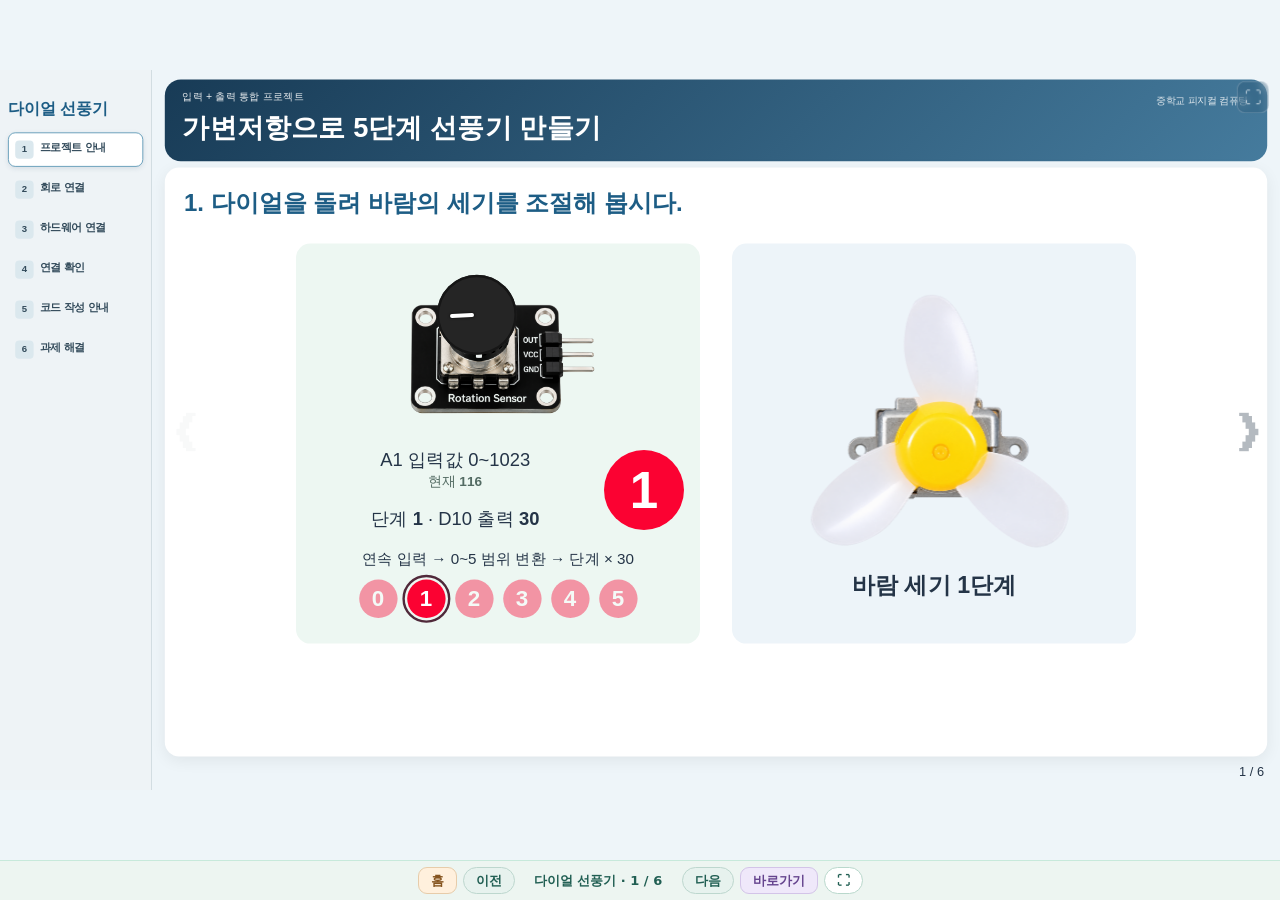
==== commit 3687b830: "Change UI v1 dial fan speed increment from 25 to 30" ====
--- a/phycom/v1/middle/phyCom/projects/rotation-dc-motor/index.html
+++ b/phycom/v1/middle/phyCom/projects/rotation-dc-motor/index.html
@@ -5,7 +5,7 @@
 <style>.fan-project .project-circuit #projectCircuit{height:650px}.project-circuit #projectCircuit path[data-wire]{stroke-width:8}.project-circuit #projectCircuit .circuit-labels{font:800 26px Arial,sans-serif}.project-circuit #projectCircuit .circuit-labels text{paint-order:stroke;stroke:#fff;stroke-width:0}.project-circuit #projectCircuit{overflow:visible}</style></head><body class="phycom-lesson motor-lesson fan-project"><button id="fullscreenBtn" class="fullscreen-btn" aria-label="전체화면으로 보기">⛶</button>
 <aside class="slide-sidebar" id="slideSidebar"><h2>다이얼 선풍기</h2><div id="slideSidebarList"></div></aside>
 <main class="wrap"><header><span class="course-label">중학교 피지컬 컴퓨팅</span><span class="device-label">입력 + 출력 통합 프로젝트</span><div class="title-row"><h1>가변저항으로 5단계 선풍기 만들기</h1></div><h2 class="project-header-subtitle circuit-subtitle">2. 회로 연결</h2><h2 class="project-guide-subtitle guide-subtitle">5. 코드 작성 안내</h2></header>
-<section class="slide project-intro active" aria-label="1. 프로젝트 안내"><h2>다이얼을 돌려 바람의 세기를 조절해 봅시다.</h2><div class="intro-demo project-result fan-demo" id="introDemo"><div class="result-layout"><div class="dial-area"><div class="rotation-dial"><img src="../../assets/RotationSensor.png" alt="가변저항"><button id="intro-rotationDial" class="dial-knob" tabindex="-1" role="img" aria-label="가변저항 다이얼" aria-valuemin="0" aria-valuemax="1023" aria-valuenow="0"><span class="dial-pointer"></span></button></div><input id="intro-rotationInput" type="range" min="0" max="1023" value="0" step="1" aria-label="가변저항 다이얼"><div class="readouts"><div class="live-number"><b id="intro-liveNumber">0</b><span>숫자 버튼</span></div><p>A1 입력값 0~1023 <small>현재 <b id="intro-analogValue">0</b></small></p><p>단계 <b id="intro-liveStep">0</b> · D10 출력 <b id="intro-liveOutput">0</b></p></div><p class="conversion-note">연속 입력 → 0~5 범위 변환 → 단계 × 25</p><div class="demo-levels" aria-label="단계 0~5"><span data-level="0">0</span><span data-level="1">1</span><span data-level="2">2</span><span data-level="3">3</span><span data-level="4">4</span><span data-level="5">5</span></div></div><div class="fan-area"><svg class="dc-fan-view" viewBox="0 0 1344 1189"><defs><mask id="intro-project-housing" maskUnits="userSpaceOnUse" x="0" y="0" width="1344" height="1189"><path d="M 501 484 H 888 V 527 H 967 V 656 H 1004 Q 1103 652 1103 732 Q 1103 770 1050 770 H 995 V 923 H 405 V 766 H 350 Q 294 766 294 718 Q 294 667 345 658 H 414 V 534 H 501 Z" fill="white"/><path d="M 620 505 C 555 403 531 302 541 222 C 552 113 586 25 668 22 C 782 9 855 184 872 336 C 884 413 876 476 861 557 C 898 601 919 661 918 726 C 1037 757 1195 865 1254 962 C 1341 1113 1211 1172 1102 1143 C 974 1105 865 994 790 888 C 731 913 660 916 608 882 C 555 996 442 1096 328 1128 C 208 1160 104 1112 138 986 C 170 865 352 737 509 687 C 517 607 551 548 620 505 Z" fill="black"/></mask><clipPath id="intro-project-rotor"><path d="M 620 505 C 555 403 531 302 541 222 C 552 113 586 25 668 22 C 782 9 855 184 872 336 C 884 413 876 476 861 557 C 898 601 919 661 918 726 C 1037 757 1195 865 1254 962 C 1341 1113 1211 1172 1102 1143 C 974 1105 865 994 790 888 C 731 913 660 916 608 882 C 555 996 442 1096 328 1128 C 208 1160 104 1112 138 986 C 170 865 352 737 509 687 C 517 607 551 548 620 505 Z"></path></clipPath></defs><image class="motor-motion-base" mask="url(#intro-project-housing)" height="1189" href="../../assets/DCmotor_fan_top.png" width="1344"/><g class="motor-motion-fan"><image clip-path="url(#intro-project-rotor)" height="1189" href="../../assets/DCmotor_fan_top.png" width="1344"/></g></svg><strong id="intro-liveFan">정지</strong></div></div></div></section>
+<section class="slide project-intro active" aria-label="1. 프로젝트 안내"><h2>다이얼을 돌려 바람의 세기를 조절해 봅시다.</h2><div class="intro-demo project-result fan-demo" id="introDemo"><div class="result-layout"><div class="dial-area"><div class="rotation-dial"><img src="../../assets/RotationSensor.png" alt="가변저항"><button id="intro-rotationDial" class="dial-knob" tabindex="-1" role="img" aria-label="가변저항 다이얼" aria-valuemin="0" aria-valuemax="1023" aria-valuenow="0"><span class="dial-pointer"></span></button></div><input id="intro-rotationInput" type="range" min="0" max="1023" value="0" step="1" aria-label="가변저항 다이얼"><div class="readouts"><div class="live-number"><b id="intro-liveNumber">0</b><span>숫자 버튼</span></div><p>A1 입력값 0~1023 <small>현재 <b id="intro-analogValue">0</b></small></p><p>단계 <b id="intro-liveStep">0</b> · D10 출력 <b id="intro-liveOutput">0</b></p></div><p class="conversion-note">연속 입력 → 0~5 범위 변환 → 단계 × 30</p><div class="demo-levels" aria-label="단계 0~5"><span data-level="0">0</span><span data-level="1">1</span><span data-level="2">2</span><span data-level="3">3</span><span data-level="4">4</span><span data-level="5">5</span></div></div><div class="fan-area"><svg class="dc-fan-view" viewBox="0 0 1344 1189"><defs><mask id="intro-project-housing" maskUnits="userSpaceOnUse" x="0" y="0" width="1344" height="1189"><path d="M 501 484 H 888 V 527 H 967 V 656 H 1004 Q 1103 652 1103 732 Q 1103 770 1050 770 H 995 V 923 H 405 V 766 H 350 Q 294 766 294 718 Q 294 667 345 658 H 414 V 534 H 501 Z" fill="white"/><path d="M 620 505 C 555 403 531 302 541 222 C 552 113 586 25 668 22 C 782 9 855 184 872 336 C 884 413 876 476 861 557 C 898 601 919 661 918 726 C 1037 757 1195 865 1254 962 C 1341 1113 1211 1172 1102 1143 C 974 1105 865 994 790 888 C 731 913 660 916 608 882 C 555 996 442 1096 328 1128 C 208 1160 104 1112 138 986 C 170 865 352 737 509 687 C 517 607 551 548 620 505 Z" fill="black"/></mask><clipPath id="intro-project-rotor"><path d="M 620 505 C 555 403 531 302 541 222 C 552 113 586 25 668 22 C 782 9 855 184 872 336 C 884 413 876 476 861 557 C 898 601 919 661 918 726 C 1037 757 1195 865 1254 962 C 1341 1113 1211 1172 1102 1143 C 974 1105 865 994 790 888 C 731 913 660 916 608 882 C 555 996 442 1096 328 1128 C 208 1160 104 1112 138 986 C 170 865 352 737 509 687 C 517 607 551 548 620 505 Z"></path></clipPath></defs><image class="motor-motion-base" mask="url(#intro-project-housing)" height="1189" href="../../assets/DCmotor_fan_top.png" width="1344"/><g class="motor-motion-fan"><image clip-path="url(#intro-project-rotor)" height="1189" href="../../assets/DCmotor_fan_top.png" width="1344"/></g></svg><strong id="intro-liveFan">정지</strong></div></div></div></section>
 <section class="slide project-circuit" aria-label="2. 회로 연결"><p class="project-cable-note" style="position:absolute;top:18px;right:26px;margin:0;font-size:16px;line-height:1.5;text-align:right">준비물: MM 케이블 5개 · MF 케이블 3개</p><svg id="projectCircuit" viewBox="0 0 1440 740" aria-label="세로 브레드보드와 왼쪽 두 모듈, 오른쪽 OrangeBoard 회로">
 <image href="../../assets/breadboard.png" width="640" height="426.667" transform="translate(1070 65) rotate(90)" opacity="0.62" aria-label="세로 브레드보드"/>
 <image href="../../assets/OrangeBoard.png" width="600" height="446.492" transform="translate(1400 85) rotate(90)" aria-label="OrangeBoard"/>
@@ -51,11 +51,11 @@
 <div class="guide-variable-input"><div class="guide-variable-row"><b>2. 변수</b><div id="guideVariable" class="project-code"></div></div><p><b>3. 입력 :</b> 가변저항을 <strong>A1</strong>에 연결</p></div>
 <p class="guide-conversion-note"><b>4. 입력값 처리:</b> 센서값을 <strong>0~5단계</strong>로 변환하여 <strong>단계</strong> 변수에 저장</p>
 <div class="guide-input-slot"><div id="guideInputHint" class="project-code guide-hint" hidden></div></div>
-<p class="guide-output-condition"><b>5. DC모터 출력값</b><span id="guideOutputEquation" hidden> = 단계값 × 25</span></p>
-<div class="guide-output-row"><div class="output-table"><b>단계</b><span>0</span><span>1</span><span>2</span><span>3</span><span>4</span><span>5</span><b>D10 출력</b><span>0</span><span>25</span><span>50</span><span>75</span><span>100</span><span>125</span></div><div class="guide-output-slot"><div id="guideOutputHint" class="project-code guide-hint" hidden></div></div></div>
+<p class="guide-output-condition"><b>5. DC모터 출력값</b><span id="guideOutputEquation" hidden> = 단계값 × 30</span></p>
+<div class="guide-output-row"><div class="output-table"><b>단계</b><span>0</span><span>1</span><span>2</span><span>3</span><span>4</span><span>5</span><b>D10 출력</b><span>0</span><span>30</span><span>60</span><span>90</span><span>120</span><span>150</span></div><div class="guide-output-slot"><div id="guideOutputHint" class="project-code guide-hint" hidden></div></div></div>
 </section>
 <section class="slide entry-slide entry-page4-slide project-entry" aria-label="6. 과제 해결"><div class="entry-workspace"><div class="entry-scene-tabs entry-code-toolbar"><button type="button" class="entry-scene-tab active">장면 1</button><button type="button" class="entry-scene-add" aria-label="장면 추가">＋</button><span class="entry-brand">entry</span><b class="entry-lesson-title">과제 해결</b><div class="entry-top-actions"><button class="entry-save-btn" id="projectSave" disabled>저장하기</button><button class="entry-complete-btn" id="projectComplete" disabled>과제제출</button></div></div><aside class="entry-tabs"><div aria-label="시작" class="entry-tab" data-tab="start"><img alt="" class="entry-tab-image entry-tab-image-unselected" src="../../assets/tab01_start_unselected.png"/><img alt="" class="entry-tab-image entry-tab-image-selected" src="../../assets/tab01_start_selected.png"/></div><div aria-label="흐름" class="entry-tab" data-tab="flow"><img alt="" class="entry-tab-image entry-tab-image-unselected" src="../../assets/tab02_flow_unselected.png"/><img alt="" class="entry-tab-image entry-tab-image-selected" src="../../assets/tab02_flow_selected.png"/></div><div aria-label="생김새" class="entry-tab" data-tab="looks"><img alt="" class="entry-tab-image entry-tab-image-unselected" src="../../assets/tab04_looks_unselected.png"/><img alt="" class="entry-tab-image entry-tab-image-selected" src="../../assets/tab04_looks_selected.png"/></div><div aria-label="판단" class="entry-tab" data-tab="judge"><img alt="" class="entry-tab-image entry-tab-image-unselected" src="../../assets/tab07_control_unselected.png"/><img alt="" class="entry-tab-image entry-tab-image-selected" src="../../assets/tab07_control_selected.png"/></div><div aria-label="자료" class="entry-tab" data-tab="data"><img alt="" class="entry-tab-image entry-tab-image-unselected" src="../../assets/tab09_data_unselected.png"/><img alt="" class="entry-tab-image entry-tab-image-selected" src="../../assets/tab09_data_selected.png"/></div><div aria-label="하드웨어" class="entry-tab" data-tab="hardware"><img alt="" class="entry-tab-image entry-tab-image-unselected" src="../../assets/tab14_hardware_unselected.png"/><img alt="" class="entry-tab-image entry-tab-image-selected" src="../../assets/tab14_hardware_selected.png"/></div><div class="entry-tab" data-tab="math" aria-label="계산"><img class="entry-tab-image entry-tab-image-unselected" src="../../assets/tab08_math_unselected.png" alt=""><img class="entry-tab-image entry-tab-image-selected" src="../../assets/tab08_math_selected.png" alt=""></div></aside><div class="entry-stage"><div class="entry-object-info"><strong>숫자 버튼 · 변수: 단계</strong><span class="entry-code-page-label">과제 해결</span></div><p class="project-progress" id="projectProgress"></p><div class="entry-program motor-program project-code" id="projectCode"><div class="entry-block start-block" data-entry-step="1" data-tab="start"><span class="play-dot">▶</span><b>시작하기 버튼을 클릭했을 때</b></div><div class="entry-block hardware-block" data-entry-step="2" data-tab="hardware"><b>디지털</b><span class="field">13<span class="select-arrow">▼</span></span><b>번 핀</b><span class="field">켜기<span class="select-arrow">▼</span></span><button type="button" class="entry-run-btn" id="projectPinRun" aria-label="실행">▶</button></div><div class="entry-block repeat-block" data-entry-step="4" data-tab="flow"><b>계속 반복하기</b><button type="button" class="entry-loop-run-btn" id="projectLoopRun" aria-label="실행">▶</button></div><div class="repeat-body" id="projectLoop" data-repeat-body><div class="entry-block data-block" data-entry-step="6" data-tab="data"><span class="field">단계<span class="select-arrow">▼</span></span><b>를</b><span id="taskMapSlot"></span><b>(으)로 정하기</b></div><div class="entry-block looks-block" data-entry-step="8" data-tab="looks"><span id="taskShape"><span class="field">단계1<span class="select-arrow">▼</span></span></span><b>모양으로 바꾸기</b></div><div class="entry-block hardware-block" data-entry-step="11" data-tab="hardware"><b>디지털</b><span class="field">10<span class="select-arrow">▼</span></span><b>번 핀을</b><span id="taskOutput"><span class="number-field">255</span></span><b>(으)로 정하기</b></div></div><div class="project-palette" id="taskPalette" hidden><span id="taskMap" class="project-map hardware-block">아날로그 <span class="field">A1<span class="select-arrow">▼</span></span>번 센서의 입력값 <span class="number-field">0</span>~<span class="number-field">1023</span>에서 <span class="number-field">0</span>~<span class="number-field" id="taskMapMax">100</span>로 바꾼 값</span><span id="taskShapeValue" class="project-variable"><span class="field">단계<span class="select-arrow">▼</span></span> 값</span><span id="taskShapeSum" class="project-product"><span id="taskShapeOperand"></span><b>+</b><span class="number-field">1</span></span><span id="taskProduct" class="project-product"><span id="taskFactor"><span class="number-field">10</span></span><b>×</b><span class="number-field" id="taskMultiplier">10</span></span><span id="taskFactorValue" class="project-variable"><span class="field">단계<span class="select-arrow">▼</span></span> 값</span></div></div><div class="project-number"><b id="projectNumber">0</b><span>숫자 버튼</span></div></div></div><div class="motor-result" id="pin13Modal" role="dialog" aria-label="13번 핀 실행 결과" hidden><button class="entry-result-close" id="pin13Close" aria-label="실행 결과 닫기">×</button><div class="pin13-board-view"><img src="../../assets/OrangeBoard.png" alt="13번 핀이 켜진 오렌지보드"><span class="pin13-led-glow" aria-hidden="true"></span><span class="pin13-led-dot" aria-hidden="true"></span></div></div><div id="projectResult" class="project-result fan-demo" role="dialog" aria-label="5단계 선풍기 실행결과" hidden><button id="projectResultClose" class="entry-result-close" aria-label="실행결과 닫기">×</button><h2>다이얼을 돌려 바람의 세기를 조절해 봅시다.</h2></div></section>
 <div class="slide-nav"><button id="prev" aria-label="이전 슬라이드">❮</button><button id="next" aria-label="다음 슬라이드">❯</button></div><div id="slides">1 / 6</div></main>
-<script src="lesson-ui.js?v=20261014-sidebar-number1"></script><script src="project.js?v=20261015-task-fixed1"></script><script src="hardware-connect.js?v=20261015-order-shape1"></script></body></html>
+<script src="lesson-ui.js?v=20261014-sidebar-number1"></script><script src="project.js?v=20261016-output30"></script><script src="hardware-connect.js?v=20261015-order-shape1"></script></body></html>
 
 
